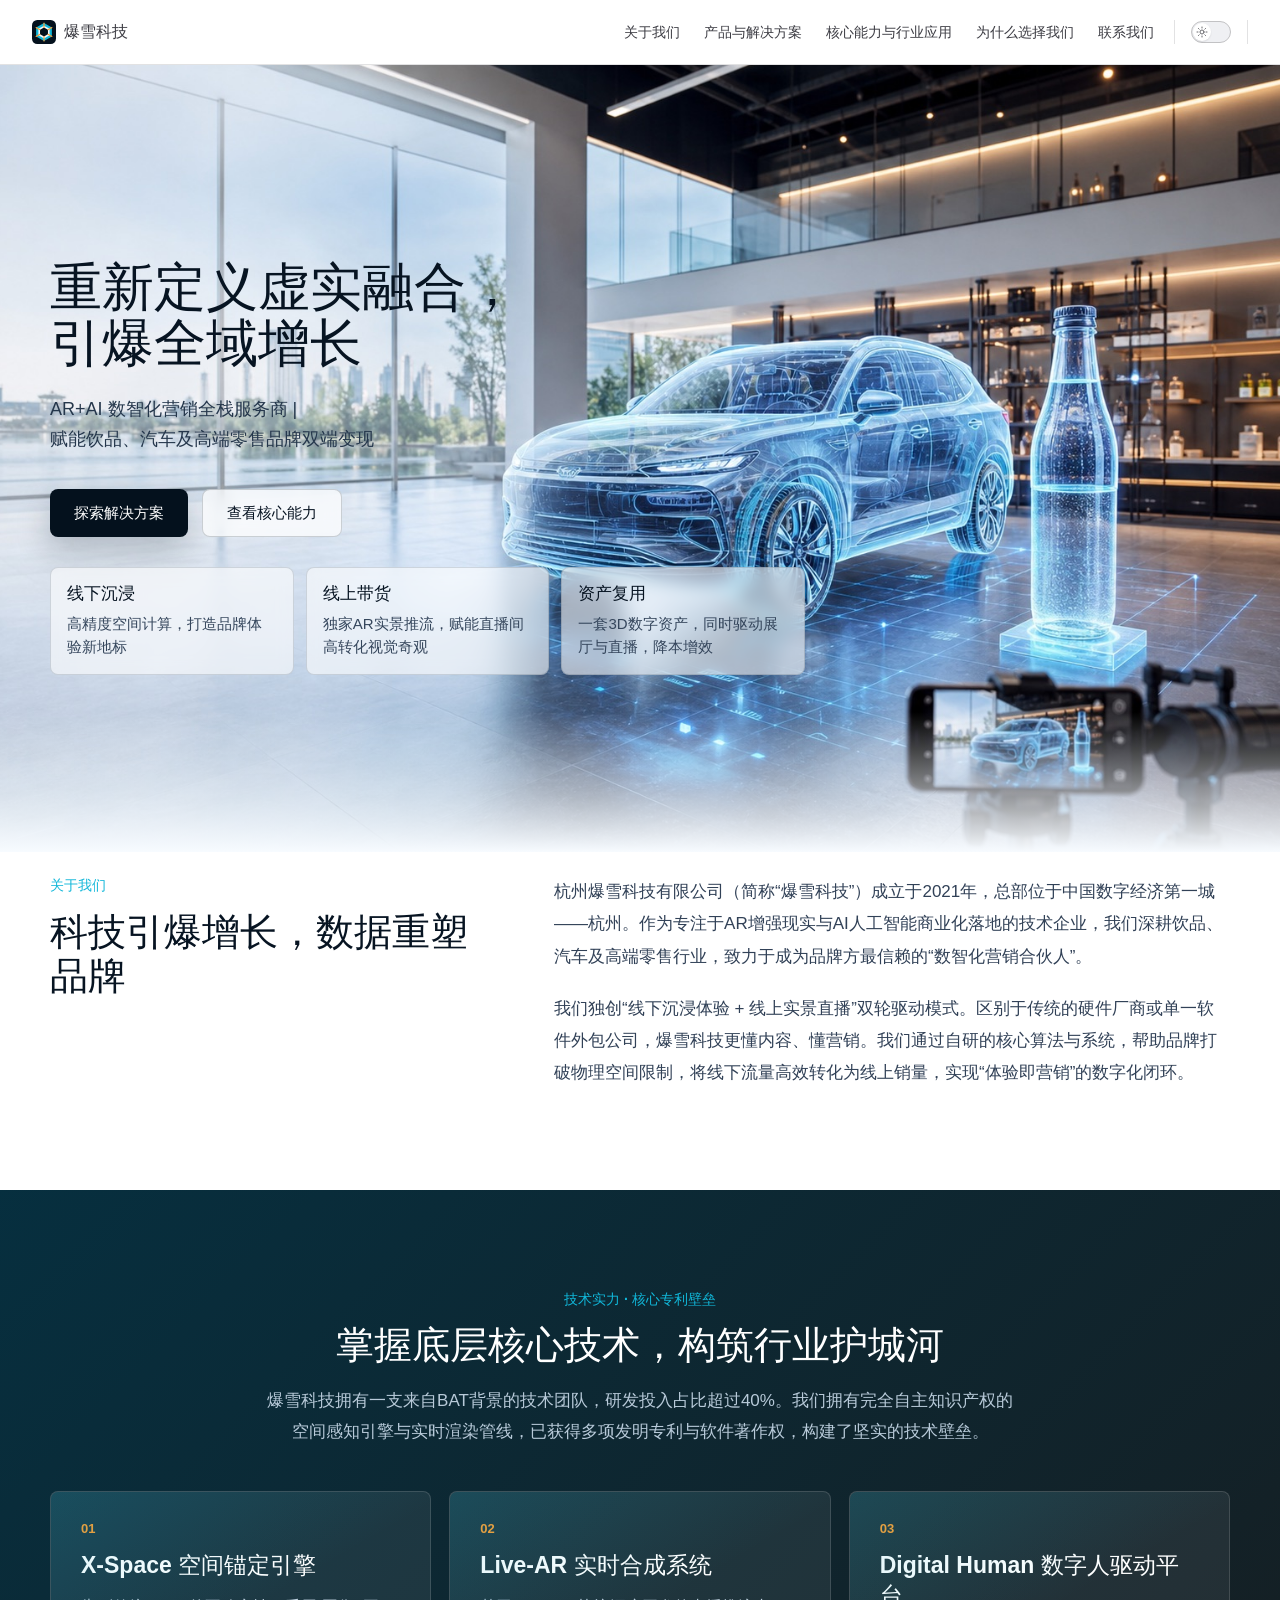
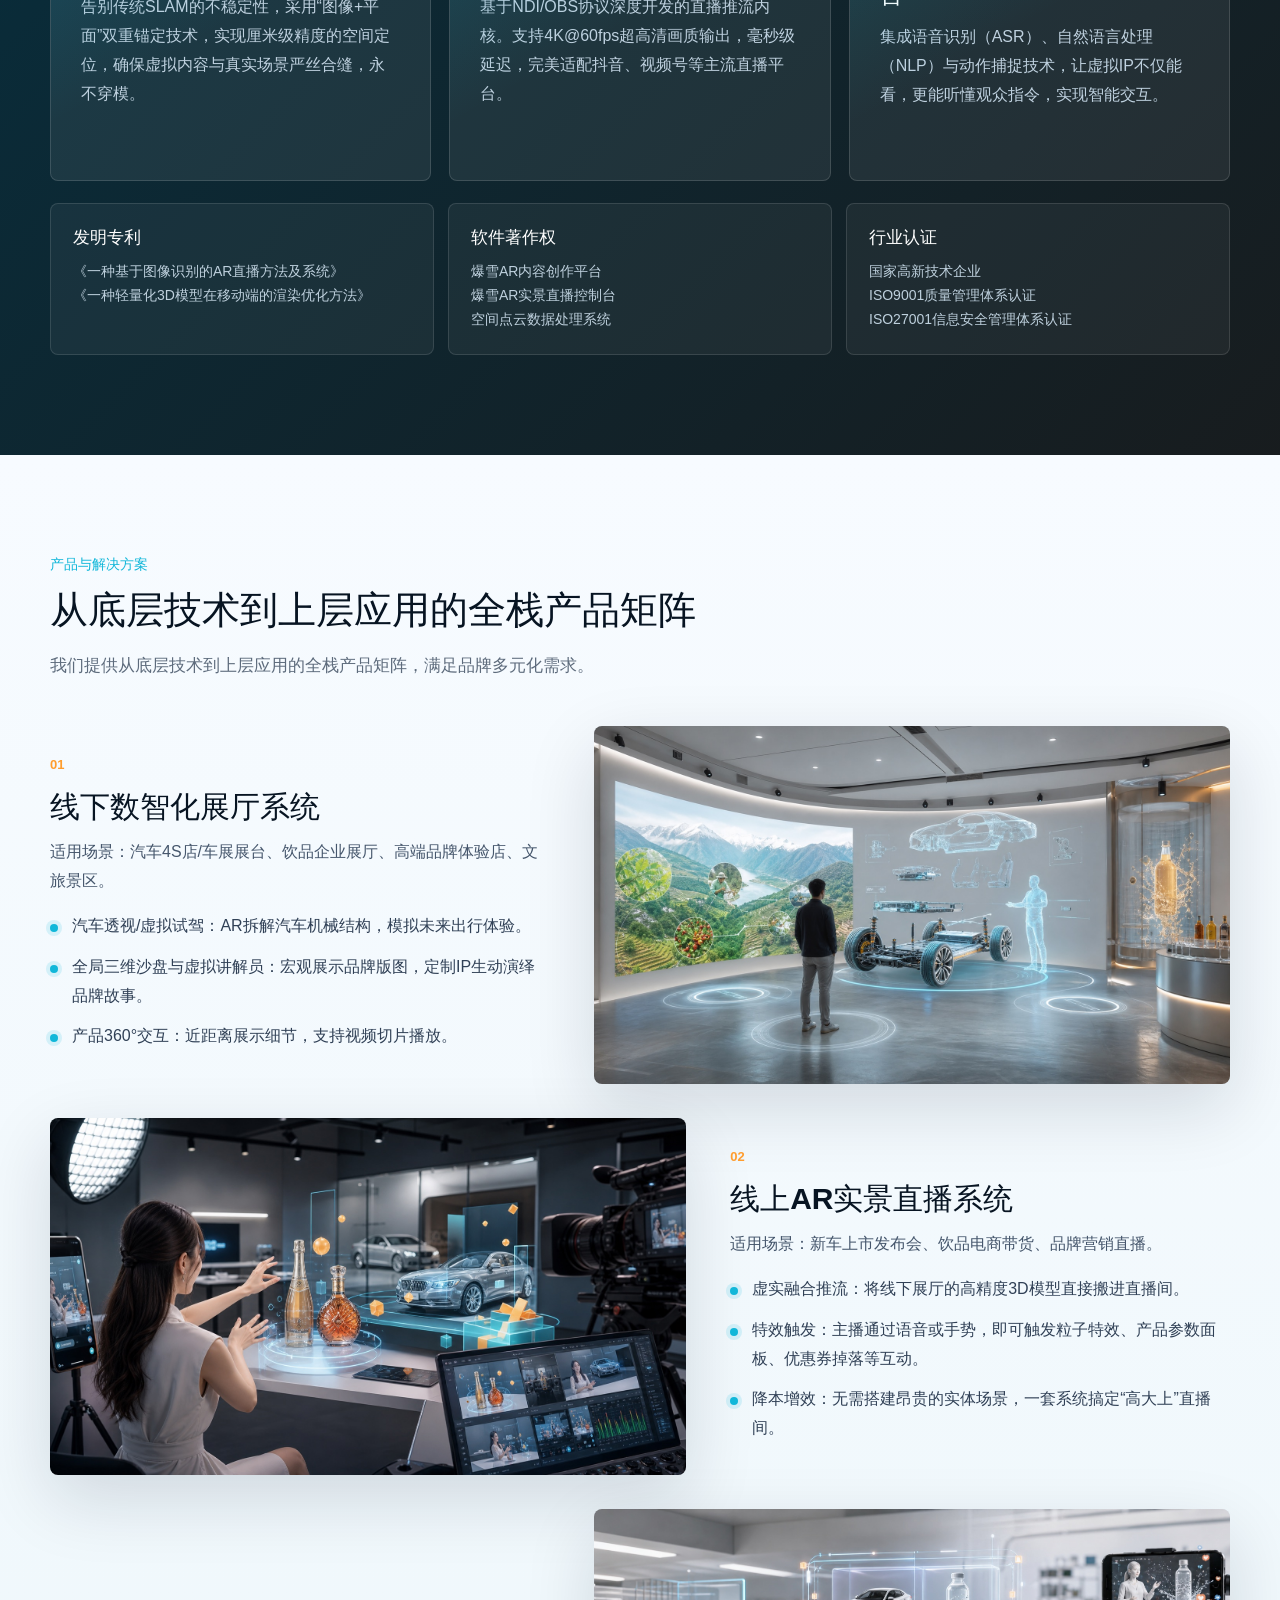
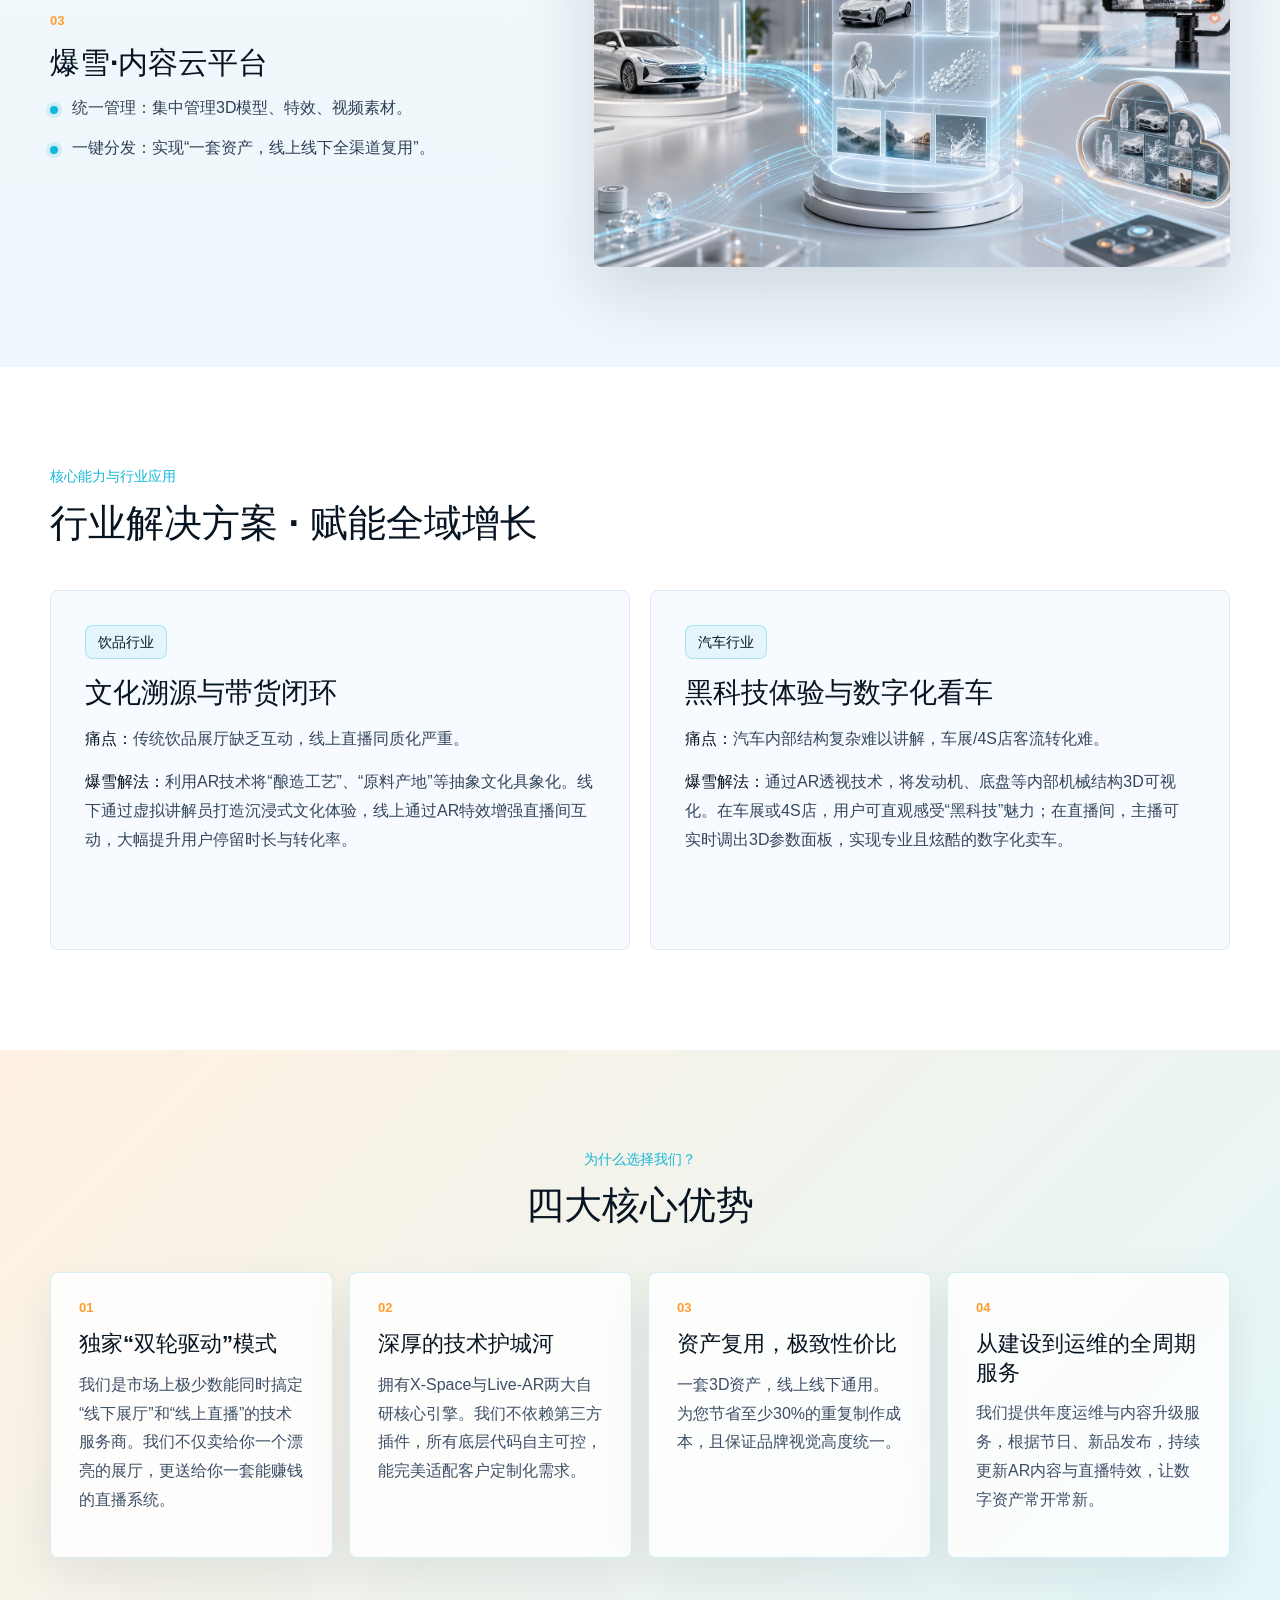
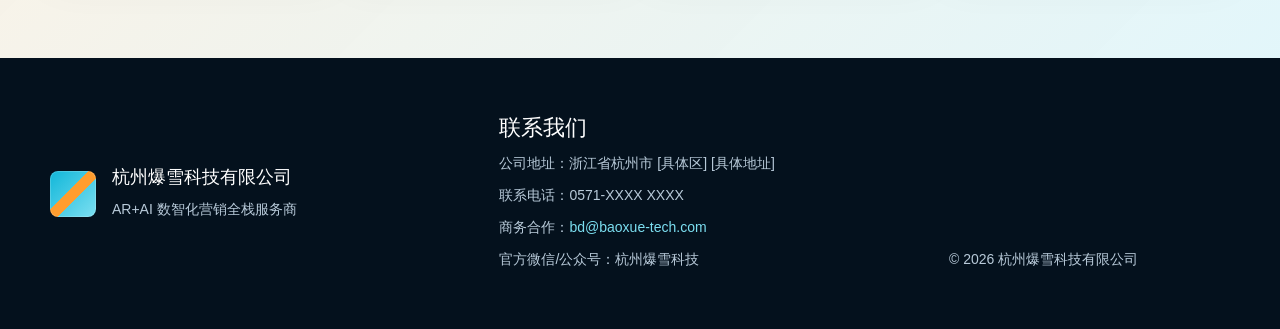
==== index.html @ c1266a37 "Publish Baoxue website build" ====
<!DOCTYPE html>
<html lang="zh-CN" dir="ltr">
  <head>
    <meta charset="utf-8">
    <meta name="viewport" content="width=device-width,initial-scale=1">
    <title>重新定义虚实融合，引爆全域增长 | 爆雪科技</title>
    <meta name="description" content="AR+AI 数智化营销全栈服务商，赋能饮品、汽车及高端零售品牌双端变现。">
    <meta name="generator" content="VitePress v1.6.4">
    <link rel="preload stylesheet" href="/assets/style.B70n67N5.css" as="style">
    <link rel="preload stylesheet" href="/vp-icons.css" as="style">
    
    <script type="module" src="/assets/app.DvPfn36y.js"></script>
    <link rel="preload" href="/assets/inter-roman-latin.Di8DUHzh.woff2" as="font" type="font/woff2" crossorigin="">
    <link rel="modulepreload" href="/assets/chunks/theme.DfI-Becp.js">
    <link rel="modulepreload" href="/assets/chunks/framework.jwovEGr5.js">
    <link rel="modulepreload" href="/assets/index.md.Dl3VyQJl.lean.js">
    <meta name="theme-color" content="#04111d">
    <meta name="keywords" content="爆雪科技,AR营销,AI营销,AR直播,数智化展厅,数字人,3D数字资产">
    <link rel="icon" href="/favicon.svg" type="image/svg+xml">
    <script id="check-dark-mode">(()=>{const e=localStorage.getItem("vitepress-theme-appearance")||"auto",a=window.matchMedia("(prefers-color-scheme: dark)").matches;(!e||e==="auto"?a:e==="dark")&&document.documentElement.classList.add("dark")})();</script>
    <script id="check-mac-os">document.documentElement.classList.toggle("mac",/Mac|iPhone|iPod|iPad/i.test(navigator.platform));</script>
  </head>
  <body>
    <div id="app"><div class="Layout" data-v-5d98c3a5><!--[--><!--]--><!--[--><span tabindex="-1" data-v-0b0ada53></span><a href="#VPContent" class="VPSkipLink visually-hidden" data-v-0b0ada53>Skip to content</a><!--]--><!----><header class="VPNav" data-v-5d98c3a5 data-v-ae24b3ad><div class="VPNavBar" data-v-ae24b3ad data-v-6aa21345><div class="wrapper" data-v-6aa21345><div class="container" data-v-6aa21345><div class="title" data-v-6aa21345><div class="VPNavBarTitle" data-v-6aa21345 data-v-1168a8e4><a class="title" href="/" data-v-1168a8e4><!--[--><!--]--><!--[--><img class="VPImage logo" src="/favicon.svg" alt data-v-8426fc1a><!--]--><span data-v-1168a8e4>爆雪科技</span><!--[--><!--]--></a></div></div><div class="content" data-v-6aa21345><div class="content-body" data-v-6aa21345><!--[--><!--]--><div class="VPNavBarSearch search" data-v-6aa21345><!----></div><nav aria-labelledby="main-nav-aria-label" class="VPNavBarMenu menu" data-v-6aa21345 data-v-dc692963><span id="main-nav-aria-label" class="visually-hidden" data-v-dc692963> Main Navigation </span><!--[--><!--[--><a class="VPLink link VPNavBarMenuLink" href="/#about" tabindex="0" data-v-dc692963 data-v-e56f3d57><!--[--><span data-v-e56f3d57>关于我们</span><!--]--></a><!--]--><!--[--><a class="VPLink link VPNavBarMenuLink" href="/#solutions" tabindex="0" data-v-dc692963 data-v-e56f3d57><!--[--><span data-v-e56f3d57>产品与解决方案</span><!--]--></a><!--]--><!--[--><a class="VPLink link VPNavBarMenuLink" href="/#capabilities" tabindex="0" data-v-dc692963 data-v-e56f3d57><!--[--><span data-v-e56f3d57>核心能力与行业应用</span><!--]--></a><!--]--><!--[--><a class="VPLink link VPNavBarMenuLink" href="/#advantages" tabindex="0" data-v-dc692963 data-v-e56f3d57><!--[--><span data-v-e56f3d57>为什么选择我们</span><!--]--></a><!--]--><!--[--><a class="VPLink link VPNavBarMenuLink" href="/#contact" tabindex="0" data-v-dc692963 data-v-e56f3d57><!--[--><span data-v-e56f3d57>联系我们</span><!--]--></a><!--]--><!--]--></nav><!----><div class="VPNavBarAppearance appearance" data-v-6aa21345 data-v-6c893767><button class="VPSwitch VPSwitchAppearance" type="button" role="switch" title aria-checked="false" data-v-6c893767 data-v-5337faa4 data-v-1d5665e3><span class="check" data-v-1d5665e3><span class="icon" data-v-1d5665e3><!--[--><span class="vpi-sun sun" data-v-5337faa4></span><span class="vpi-moon moon" data-v-5337faa4></span><!--]--></span></span></button></div><div class="VPSocialLinks VPNavBarSocialLinks social-links" data-v-6aa21345 data-v-0394ad82 data-v-7bc22406><!--[--><!--]--></div><div class="VPFlyout VPNavBarExtra extra" data-v-6aa21345 data-v-bb2aa2f0 data-v-cf11d7a2><button type="button" class="button" aria-haspopup="true" aria-expanded="false" aria-label="extra navigation" data-v-cf11d7a2><span class="vpi-more-horizontal icon" data-v-cf11d7a2></span></button><div class="menu" data-v-cf11d7a2><div class="VPMenu" data-v-cf11d7a2 data-v-b98bc113><!----><!--[--><!--[--><!----><div class="group" data-v-bb2aa2f0><div class="item appearance" data-v-bb2aa2f0><p class="label" data-v-bb2aa2f0>Appearance</p><div class="appearance-action" data-v-bb2aa2f0><button class="VPSwitch VPSwitchAppearance" type="button" role="switch" title aria-checked="false" data-v-bb2aa2f0 data-v-5337faa4 data-v-1d5665e3><span class="check" data-v-1d5665e3><span class="icon" data-v-1d5665e3><!--[--><span class="vpi-sun sun" data-v-5337faa4></span><span class="vpi-moon moon" data-v-5337faa4></span><!--]--></span></span></button></div></div></div><div class="group" data-v-bb2aa2f0><div class="item social-links" data-v-bb2aa2f0><div class="VPSocialLinks social-links-list" data-v-bb2aa2f0 data-v-7bc22406><!--[--><!--]--></div></div></div><!--]--><!--]--></div></div></div><!--[--><!--]--><button type="button" class="VPNavBarHamburger hamburger" aria-label="mobile navigation" aria-expanded="false" aria-controls="VPNavScreen" data-v-6aa21345 data-v-e5dd9c1c><span class="container" data-v-e5dd9c1c><span class="top" data-v-e5dd9c1c></span><span class="middle" data-v-e5dd9c1c></span><span class="bottom" data-v-e5dd9c1c></span></span></button></div></div></div></div><div class="divider" data-v-6aa21345><div class="divider-line" data-v-6aa21345></div></div></div><!----></header><div class="VPLocalNav empty fixed" data-v-5d98c3a5 data-v-a6f0e41e><div class="container" data-v-a6f0e41e><!----><div class="VPLocalNavOutlineDropdown" style="--vp-vh:0px;" data-v-a6f0e41e data-v-8a42e2b4><button data-v-8a42e2b4>Return to top</button><!----></div></div></div><!----><div class="VPContent" id="VPContent" data-v-5d98c3a5 data-v-1428d186><div class="VPPage" data-v-1428d186><!--[--><!--]--><div style="position:relative;"><div><main class="bx-site"><section class="hero" id="top" aria-labelledby="hero-title"><img class="hero__image" src="/images/hero-ar-showroom.jpg" alt="AR 数字展厅与实景直播融合场景"><div class="hero__inner"><div class="hero__content"><h1 id="hero-title">重新定义虚实融合，<br>引爆全域增长</h1><p class="hero__subtitle"><span>AR+AI 数智化营销全栈服务商 |</span><span>赋能饮品、汽车及高端零售品牌双端变现</span></p><div class="hero__actions" aria-label="主要行动"><a class="button button--primary" href="#solutions">探索解决方案</a><a class="button button--ghost" href="#capabilities">查看核心能力</a></div><ul class="value-list" aria-label="核心价值点"><li><strong>线下沉浸</strong><span>高精度空间计算，打造品牌体验新地标</span></li><li><strong>线上带货</strong><span>独家AR实景推流，赋能直播间高转化视觉奇观</span></li><li><strong>资产复用</strong><span>一套3D数字资产，同时驱动展厅与直播，降本增效</span></li></ul></div></div></section><section class="section section--white" id="about" aria-labelledby="about-title"><div class="section__inner two-column"><div><p class="section-label">关于我们</p><h2 id="about-title">科技引爆增长，数据重塑品牌</h2></div><div class="copy-block"><p>杭州爆雪科技有限公司（简称“爆雪科技”）成立于2021年，总部位于中国数字经济第一城——杭州。作为专注于AR增强现实与AI人工智能商业化落地的技术企业，我们深耕饮品、汽车及高端零售行业，致力于成为品牌方最信赖的“数智化营销合伙人”。</p><p>我们独创“线下沉浸体验 + 线上实景直播”双轮驱动模式。区别于传统的硬件厂商或单一软件外包公司，爆雪科技更懂内容、懂营销。我们通过自研的核心算法与系统，帮助品牌打破物理空间限制，将线下流量高效转化为线上销量，实现“体验即营销”的数字化闭环。</p></div></div></section><section class="section section--ink" aria-labelledby="tech-title"><div class="section__inner"><div class="section-heading section-heading--center"><p class="section-label">技术实力 · 核心专利壁垒</p><h2 id="tech-title">掌握底层核心技术，构筑行业护城河</h2><p>爆雪科技拥有一支来自BAT背景的技术团队，研发投入占比超过40%。我们拥有完全自主知识产权的空间感知引擎与实时渲染管线，已获得多项发明专利与软件著作权，构建了坚实的技术壁垒。</p></div><div class="tech-grid" aria-label="核心自研技术"><article><span class="tech-index">01</span><h3>X-Space 空间锚定引擎</h3><p>告别传统SLAM的不稳定性，采用“图像+平面”双重锚定技术，实现厘米级精度的空间定位，确保虚拟内容与真实场景严丝合缝，永不穿模。</p></article><article><span class="tech-index">02</span><h3>Live-AR 实时合成系统</h3><p>基于NDI/OBS协议深度开发的直播推流内核。支持4K@60fps超高清画质输出，毫秒级延迟，完美适配抖音、视频号等主流直播平台。</p></article><article><span class="tech-index">03</span><h3>Digital Human 数字人驱动平台</h3><p>集成语音识别（ASR）、自然语言处理（NLP）与动作捕捉技术，让虚拟IP不仅能看，更能听懂观众指令，实现智能交互。</p></article></div><div class="credential-row" aria-label="知识产权与资质"><div><strong>发明专利</strong><span>《一种基于图像识别的AR直播方法及系统》</span><span>《一种轻量化3D模型在移动端的渲染优化方法》</span></div><div><strong>软件著作权</strong><span>爆雪AR内容创作平台</span><span>爆雪AR实景直播控制台</span><span>空间点云数据处理系统</span></div><div><strong>行业认证</strong><span>国家高新技术企业</span><span>ISO9001质量管理体系认证</span><span>ISO27001信息安全管理体系认证</span></div></div></div></section><section class="section section--mist" id="solutions" aria-labelledby="solutions-title"><div class="section__inner"><div class="section-heading"><p class="section-label">产品与解决方案</p><h2 id="solutions-title">从底层技术到上层应用的全栈产品矩阵</h2><p>我们提供从底层技术到上层应用的全栈产品矩阵，满足品牌多元化需求。</p></div><div class="solution-stack"><article class="solution-item solution-item--reverse"><div class="solution-item__media"><img src="/images/offline-showroom.jpg" alt="线下数智化展厅系统示意"></div><div class="solution-item__body"><span class="solution-index">01</span><h3>线下数智化展厅系统</h3><p class="scenario">适用场景：汽车4S店/车展展台、饮品企业展厅、高端品牌体验店、文旅景区。</p><ul><li>汽车透视/虚拟试驾：AR拆解汽车机械结构，模拟未来出行体验。</li><li>全局三维沙盘与虚拟讲解员：宏观展示品牌版图，定制IP生动演绎品牌故事。</li><li>产品360°交互：近距离展示细节，支持视频切片播放。</li></ul></div></article><article class="solution-item"><div class="solution-item__media"><img src="/images/live-ar-stream.jpg" alt="线上AR实景直播系统示意"></div><div class="solution-item__body"><span class="solution-index">02</span><h3>线上AR实景直播系统</h3><p class="scenario">适用场景：新车上市发布会、饮品电商带货、品牌营销直播。</p><ul><li>虚实融合推流：将线下展厅的高精度3D模型直接搬进直播间。</li><li>特效触发：主播通过语音或手势，即可触发粒子特效、产品参数面板、优惠券掉落等互动。</li><li>降本增效：无需搭建昂贵的实体场景，一套系统搞定“高大上”直播间。</li></ul></div></article><article class="solution-item solution-item--reverse"><div class="solution-item__media"><img src="/images/asset-cloud.jpg" alt="爆雪内容云平台与3D资产复用示意"></div><div class="solution-item__body"><span class="solution-index">03</span><h3>爆雪·内容云平台</h3><ul><li>统一管理：集中管理3D模型、特效、视频素材。</li><li>一键分发：实现“一套资产，线上线下全渠道复用”。</li></ul></div></article></div></div></section><section class="section section--white" id="capabilities" aria-labelledby="capabilities-title"><div class="section__inner"><div class="section-heading"><p class="section-label">核心能力与行业应用</p><h2 id="capabilities-title">行业解决方案 · 赋能全域增长</h2></div><div class="industry-grid"><article><span class="industry-marker">饮品行业</span><h3>文化溯源与带货闭环</h3><p><strong>痛点：</strong>传统饮品展厅缺乏互动，线上直播同质化严重。</p><p><strong>爆雪解法：</strong>利用AR技术将“酿造工艺”、“原料产地”等抽象文化具象化。线下通过虚拟讲解员打造沉浸式文化体验，线上通过AR特效增强直播间互动，大幅提升用户停留时长与转化率。</p></article><article><span class="industry-marker">汽车行业</span><h3>黑科技体验与数字化看车</h3><p><strong>痛点：</strong>汽车内部结构复杂难以讲解，车展/4S店客流转化难。</p><p><strong>爆雪解法：</strong>通过AR透视技术，将发动机、底盘等内部机械结构3D可视化。在车展或4S店，用户可直观感受“黑科技”魅力；在直播间，主播可实时调出3D参数面板，实现专业且炫酷的数字化卖车。</p></article></div></div></section><section class="section section--accent" id="advantages" aria-labelledby="advantages-title"><div class="section__inner"><div class="section-heading section-heading--center"><p class="section-label">为什么选择我们？</p><h2 id="advantages-title">四大核心优势</h2></div><div class="advantage-grid"><article><span>01</span><h3>独家“双轮驱动”模式</h3><p>我们是市场上极少数能同时搞定“线下展厅”和“线上直播”的技术服务商。我们不仅卖给你一个漂亮的展厅，更送给你一套能赚钱的直播系统。</p></article><article><span>02</span><h3>深厚的技术护城河</h3><p>拥有X-Space与Live-AR两大自研核心引擎。我们不依赖第三方插件，所有底层代码自主可控，能完美适配客户定制化需求。</p></article><article><span>03</span><h3>资产复用，极致性价比</h3><p>一套3D资产，线上线下通用。为您节省至少30%的重复制作成本，且保证品牌视觉高度统一。</p></article><article><span>04</span><h3>从建设到运维的全周期服务</h3><p>我们提供年度运维与内容升级服务，根据节日、新品发布，持续更新AR内容与直播特效，让数字资产常开常新。</p></article></div></div></section><footer class="footer" id="contact"><div class="footer__inner"><div class="footer__brand"><div class="footer-logo" aria-hidden="true"></div><div><strong>杭州爆雪科技有限公司</strong><p>AR+AI 数智化营销全栈服务商</p></div></div><div class="footer__contact"><h2>联系我们</h2><p>公司地址：浙江省杭州市 [具体区] [具体地址]</p><p>联系电话：0571-XXXX XXXX</p><p>商务合作：<a href="mailto:bd@baoxue-tech.com">bd@baoxue-tech.com</a></p><p>官方微信/公众号：杭州爆雪科技</p></div><div class="footer__copyright"><p>© 2026 杭州爆雪科技有限公司</p></div></div></footer></main></div></div><!--[--><!--]--></div></div><!----><!--[--><!--]--></div></div>
    <script>window.__VP_HASH_MAP__=JSON.parse("{\"index.md\":\"Dl3VyQJl\"}");window.__VP_SITE_DATA__=JSON.parse("{\"lang\":\"zh-CN\",\"dir\":\"ltr\",\"title\":\"爆雪科技\",\"description\":\"AR+AI 数智化营销全栈服务商\",\"base\":\"/\",\"head\":[],\"router\":{\"prefetchLinks\":true},\"appearance\":true,\"themeConfig\":{\"logo\":\"/favicon.svg\",\"siteTitle\":\"爆雪科技\",\"nav\":[{\"text\":\"关于我们\",\"link\":\"/#about\"},{\"text\":\"产品与解决方案\",\"link\":\"/#solutions\"},{\"text\":\"核心能力与行业应用\",\"link\":\"/#capabilities\"},{\"text\":\"为什么选择我们\",\"link\":\"/#advantages\"},{\"text\":\"联系我们\",\"link\":\"/#contact\"}],\"socialLinks\":[]},\"locales\":{},\"scrollOffset\":134,\"cleanUrls\":true}");</script>
    
  </body>
</html>
---- assets/style.B70n67N5.css ----
@font-face{font-family:Inter;font-style:normal;font-weight:100 900;font-display:swap;src:url(/assets/inter-roman-cyrillic-ext.BBPuwvHQ.woff2) format("woff2");unicode-range:U+0460-052F,U+1C80-1C88,U+20B4,U+2DE0-2DFF,U+A640-A69F,U+FE2E-FE2F}@font-face{font-family:Inter;font-style:normal;font-weight:100 900;font-display:swap;src:url(/assets/inter-roman-cyrillic.C5lxZ8CY.woff2) format("woff2");unicode-range:U+0301,U+0400-045F,U+0490-0491,U+04B0-04B1,U+2116}@font-face{font-family:Inter;font-style:normal;font-weight:100 900;font-display:swap;src:url(/assets/inter-roman-greek-ext.CqjqNYQ-.woff2) format("woff2");unicode-range:U+1F00-1FFF}@font-face{font-family:Inter;font-style:normal;font-weight:100 900;font-display:swap;src:url(/assets/inter-roman-greek.BBVDIX6e.woff2) format("woff2");unicode-range:U+0370-0377,U+037A-037F,U+0384-038A,U+038C,U+038E-03A1,U+03A3-03FF}@font-face{font-family:Inter;font-style:normal;font-weight:100 900;font-display:swap;src:url(/assets/inter-roman-vietnamese.BjW4sHH5.woff2) format("woff2");unicode-range:U+0102-0103,U+0110-0111,U+0128-0129,U+0168-0169,U+01A0-01A1,U+01AF-01B0,U+0300-0301,U+0303-0304,U+0308-0309,U+0323,U+0329,U+1EA0-1EF9,U+20AB}@font-face{font-family:Inter;font-style:normal;font-weight:100 900;font-display:swap;src:url(/assets/inter-roman-latin-ext.4ZJIpNVo.woff2) format("woff2");unicode-range:U+0100-02AF,U+0304,U+0308,U+0329,U+1E00-1E9F,U+1EF2-1EFF,U+2020,U+20A0-20AB,U+20AD-20C0,U+2113,U+2C60-2C7F,U+A720-A7FF}@font-face{font-family:Inter;font-style:normal;font-weight:100 900;font-display:swap;src:url(/assets/inter-roman-latin.Di8DUHzh.woff2) format("woff2");unicode-range:U+0000-00FF,U+0131,U+0152-0153,U+02BB-02BC,U+02C6,U+02DA,U+02DC,U+0304,U+0308,U+0329,U+2000-206F,U+2074,U+20AC,U+2122,U+2191,U+2193,U+2212,U+2215,U+FEFF,U+FFFD}@font-face{font-family:Inter;font-style:italic;font-weight:100 900;font-display:swap;src:url(/assets/inter-italic-cyrillic-ext.r48I6akx.woff2) format("woff2");unicode-range:U+0460-052F,U+1C80-1C88,U+20B4,U+2DE0-2DFF,U+A640-A69F,U+FE2E-FE2F}@font-face{font-family:Inter;font-style:italic;font-weight:100 900;font-display:swap;src:url(/assets/inter-italic-cyrillic.By2_1cv3.woff2) format("woff2");unicode-range:U+0301,U+0400-045F,U+0490-0491,U+04B0-04B1,U+2116}@font-face{font-family:Inter;font-style:italic;font-weight:100 900;font-display:swap;src:url(/assets/inter-italic-greek-ext.1u6EdAuj.woff2) format("woff2");unicode-range:U+1F00-1FFF}@font-face{font-family:Inter;font-style:italic;font-weight:100 900;font-display:swap;src:url(/assets/inter-italic-greek.DJ8dCoTZ.woff2) format("woff2");unicode-range:U+0370-0377,U+037A-037F,U+0384-038A,U+038C,U+038E-03A1,U+03A3-03FF}@font-face{font-family:Inter;font-style:italic;font-weight:100 900;font-display:swap;src:url(/assets/inter-italic-vietnamese.BSbpV94h.woff2) format("woff2");unicode-range:U+0102-0103,U+0110-0111,U+0128-0129,U+0168-0169,U+01A0-01A1,U+01AF-01B0,U+0300-0301,U+0303-0304,U+0308-0309,U+0323,U+0329,U+1EA0-1EF9,U+20AB}@font-face{font-family:Inter;font-style:italic;font-weight:100 900;font-display:swap;src:url(/assets/inter-italic-latin-ext.CN1xVJS-.woff2) format("woff2");unicode-range:U+0100-02AF,U+0304,U+0308,U+0329,U+1E00-1E9F,U+1EF2-1EFF,U+2020,U+20A0-20AB,U+20AD-20C0,U+2113,U+2C60-2C7F,U+A720-A7FF}@font-face{font-family:Inter;font-style:italic;font-weight:100 900;font-display:swap;src:url(/assets/inter-italic-latin.C2AdPX0b.woff2) format("woff2");unicode-range:U+0000-00FF,U+0131,U+0152-0153,U+02BB-02BC,U+02C6,U+02DA,U+02DC,U+0304,U+0308,U+0329,U+2000-206F,U+2074,U+20AC,U+2122,U+2191,U+2193,U+2212,U+2215,U+FEFF,U+FFFD}@font-face{font-family:Punctuation SC;font-weight:400;src:local("PingFang SC Regular"),local("Noto Sans CJK SC"),local("Microsoft YaHei");unicode-range:U+201C,U+201D,U+2018,U+2019,U+2E3A,U+2014,U+2013,U+2026,U+00B7,U+007E,U+002F}@font-face{font-family:Punctuation SC;font-weight:500;src:local("PingFang SC Medium"),local("Noto Sans CJK SC"),local("Microsoft YaHei");unicode-range:U+201C,U+201D,U+2018,U+2019,U+2E3A,U+2014,U+2013,U+2026,U+00B7,U+007E,U+002F}@font-face{font-family:Punctuation SC;font-weight:600;src:local("PingFang SC Semibold"),local("Noto Sans CJK SC Bold"),local("Microsoft YaHei Bold");unicode-range:U+201C,U+201D,U+2018,U+2019,U+2E3A,U+2014,U+2013,U+2026,U+00B7,U+007E,U+002F}@font-face{font-family:Punctuation SC;font-weight:700;src:local("PingFang SC Semibold"),local("Noto Sans CJK SC Bold"),local("Microsoft YaHei Bold");unicode-range:U+201C,U+201D,U+2018,U+2019,U+2E3A,U+2014,U+2013,U+2026,U+00B7,U+007E,U+002F}:root{--vp-c-white: #ffffff;--vp-c-black: #000000;--vp-c-neutral: var(--vp-c-black);--vp-c-neutral-inverse: var(--vp-c-white)}.dark{--vp-c-neutral: var(--vp-c-white);--vp-c-neutral-inverse: var(--vp-c-black)}:root{--vp-c-gray-1: #dddde3;--vp-c-gray-2: #e4e4e9;--vp-c-gray-3: #ebebef;--vp-c-gray-soft: rgba(142, 150, 170, .14);--vp-c-indigo-1: #3451b2;--vp-c-indigo-2: #3a5ccc;--vp-c-indigo-3: #5672cd;--vp-c-indigo-soft: rgba(100, 108, 255, .14);--vp-c-purple-1: #6f42c1;--vp-c-purple-2: #7e4cc9;--vp-c-purple-3: #8e5cd9;--vp-c-purple-soft: rgba(159, 122, 234, .14);--vp-c-green-1: #18794e;--vp-c-green-2: #299764;--vp-c-green-3: #30a46c;--vp-c-green-soft: rgba(16, 185, 129, .14);--vp-c-yellow-1: #915930;--vp-c-yellow-2: #946300;--vp-c-yellow-3: #9f6a00;--vp-c-yellow-soft: rgba(234, 179, 8, .14);--vp-c-red-1: #b8272c;--vp-c-red-2: #d5393e;--vp-c-red-3: #e0575b;--vp-c-red-soft: rgba(244, 63, 94, .14);--vp-c-sponsor: #db2777}.dark{--vp-c-gray-1: #515c67;--vp-c-gray-2: #414853;--vp-c-gray-3: #32363f;--vp-c-gray-soft: rgba(101, 117, 133, .16);--vp-c-indigo-1: #a8b1ff;--vp-c-indigo-2: #5c73e7;--vp-c-indigo-3: #3e63dd;--vp-c-indigo-soft: rgba(100, 108, 255, .16);--vp-c-purple-1: #c8abfa;--vp-c-purple-2: #a879e6;--vp-c-purple-3: #8e5cd9;--vp-c-purple-soft: rgba(159, 122, 234, .16);--vp-c-green-1: #3dd68c;--vp-c-green-2: #30a46c;--vp-c-green-3: #298459;--vp-c-green-soft: rgba(16, 185, 129, .16);--vp-c-yellow-1: #f9b44e;--vp-c-yellow-2: #da8b17;--vp-c-yellow-3: #a46a0a;--vp-c-yellow-soft: rgba(234, 179, 8, .16);--vp-c-red-1: #f66f81;--vp-c-red-2: #f14158;--vp-c-red-3: #b62a3c;--vp-c-red-soft: rgba(244, 63, 94, .16)}:root{--vp-c-bg: #ffffff;--vp-c-bg-alt: #f6f6f7;--vp-c-bg-elv: #ffffff;--vp-c-bg-soft: #f6f6f7}.dark{--vp-c-bg: #1b1b1f;--vp-c-bg-alt: #161618;--vp-c-bg-elv: #202127;--vp-c-bg-soft: #202127}:root{--vp-c-border: #c2c2c4;--vp-c-divider: #e2e2e3;--vp-c-gutter: #e2e2e3}.dark{--vp-c-border: #3c3f44;--vp-c-divider: #2e2e32;--vp-c-gutter: #000000}:root{--vp-c-text-1: #3c3c43;--vp-c-text-2: #67676c;--vp-c-text-3: #929295}.dark{--vp-c-text-1: #dfdfd6;--vp-c-text-2: #98989f;--vp-c-text-3: #6a6a71}:root{--vp-c-default-1: var(--vp-c-gray-1);--vp-c-default-2: var(--vp-c-gray-2);--vp-c-default-3: var(--vp-c-gray-3);--vp-c-default-soft: var(--vp-c-gray-soft);--vp-c-brand-1: var(--vp-c-indigo-1);--vp-c-brand-2: var(--vp-c-indigo-2);--vp-c-brand-3: var(--vp-c-indigo-3);--vp-c-brand-soft: var(--vp-c-indigo-soft);--vp-c-brand: var(--vp-c-brand-1);--vp-c-tip-1: var(--vp-c-brand-1);--vp-c-tip-2: var(--vp-c-brand-2);--vp-c-tip-3: var(--vp-c-brand-3);--vp-c-tip-soft: var(--vp-c-brand-soft);--vp-c-note-1: var(--vp-c-brand-1);--vp-c-note-2: var(--vp-c-brand-2);--vp-c-note-3: var(--vp-c-brand-3);--vp-c-note-soft: var(--vp-c-brand-soft);--vp-c-success-1: var(--vp-c-green-1);--vp-c-success-2: var(--vp-c-green-2);--vp-c-success-3: var(--vp-c-green-3);--vp-c-success-soft: var(--vp-c-green-soft);--vp-c-important-1: var(--vp-c-purple-1);--vp-c-important-2: var(--vp-c-purple-2);--vp-c-important-3: var(--vp-c-purple-3);--vp-c-important-soft: var(--vp-c-purple-soft);--vp-c-warning-1: var(--vp-c-yellow-1);--vp-c-warning-2: var(--vp-c-yellow-2);--vp-c-warning-3: var(--vp-c-yellow-3);--vp-c-warning-soft: var(--vp-c-yellow-soft);--vp-c-danger-1: var(--vp-c-red-1);--vp-c-danger-2: var(--vp-c-red-2);--vp-c-danger-3: var(--vp-c-red-3);--vp-c-danger-soft: var(--vp-c-red-soft);--vp-c-caution-1: var(--vp-c-red-1);--vp-c-caution-2: var(--vp-c-red-2);--vp-c-caution-3: var(--vp-c-red-3);--vp-c-caution-soft: var(--vp-c-red-soft)}:root{--vp-font-family-base: "Inter", ui-sans-serif, system-ui, sans-serif, "Apple Color Emoji", "Segoe UI Emoji", "Segoe UI Symbol", "Noto Color Emoji";--vp-font-family-mono: ui-monospace, "Menlo", "Monaco", "Consolas", "Liberation Mono", "Courier New", monospace;font-optical-sizing:auto}:root:where(:lang(zh)){--vp-font-family-base: "Punctuation SC", "Inter", ui-sans-serif, system-ui, sans-serif, "Apple Color Emoji", "Segoe UI Emoji", "Segoe UI Symbol", "Noto Color Emoji"}:root{--vp-shadow-1: 0 1px 2px rgba(0, 0, 0, .04), 0 1px 2px rgba(0, 0, 0, .06);--vp-shadow-2: 0 3px 12px rgba(0, 0, 0, .07), 0 1px 4px rgba(0, 0, 0, .07);--vp-shadow-3: 0 12px 32px rgba(0, 0, 0, .1), 0 2px 6px rgba(0, 0, 0, .08);--vp-shadow-4: 0 14px 44px rgba(0, 0, 0, .12), 0 3px 9px rgba(0, 0, 0, .12);--vp-shadow-5: 0 18px 56px rgba(0, 0, 0, .16), 0 4px 12px rgba(0, 0, 0, .16)}:root{--vp-z-index-footer: 10;--vp-z-index-local-nav: 20;--vp-z-index-nav: 30;--vp-z-index-layout-top: 40;--vp-z-index-backdrop: 50;--vp-z-index-sidebar: 60}@media (min-width: 960px){:root{--vp-z-index-sidebar: 25}}:root{--vp-layout-max-width: 1440px}:root{--vp-header-anchor-symbol: "#"}:root{--vp-code-line-height: 1.7;--vp-code-font-size: .875em;--vp-code-color: var(--vp-c-brand-1);--vp-code-link-color: var(--vp-c-brand-1);--vp-code-link-hover-color: var(--vp-c-brand-2);--vp-code-bg: var(--vp-c-default-soft);--vp-code-block-color: var(--vp-c-text-2);--vp-code-block-bg: var(--vp-c-bg-alt);--vp-code-block-divider-color: var(--vp-c-gutter);--vp-code-lang-color: var(--vp-c-text-3);--vp-code-line-highlight-color: var(--vp-c-default-soft);--vp-code-line-number-color: var(--vp-c-text-3);--vp-code-line-diff-add-color: var(--vp-c-success-soft);--vp-code-line-diff-add-symbol-color: var(--vp-c-success-1);--vp-code-line-diff-remove-color: var(--vp-c-danger-soft);--vp-code-line-diff-remove-symbol-color: var(--vp-c-danger-1);--vp-code-line-warning-color: var(--vp-c-warning-soft);--vp-code-line-error-color: var(--vp-c-danger-soft);--vp-code-copy-code-border-color: var(--vp-c-divider);--vp-code-copy-code-bg: var(--vp-c-bg-soft);--vp-code-copy-code-hover-border-color: var(--vp-c-divider);--vp-code-copy-code-hover-bg: var(--vp-c-bg);--vp-code-copy-code-active-text: var(--vp-c-text-2);--vp-code-copy-copied-text-content: "Copied";--vp-code-tab-divider: var(--vp-code-block-divider-color);--vp-code-tab-text-color: var(--vp-c-text-2);--vp-code-tab-bg: var(--vp-code-block-bg);--vp-code-tab-hover-text-color: var(--vp-c-text-1);--vp-code-tab-active-text-color: var(--vp-c-text-1);--vp-code-tab-active-bar-color: var(--vp-c-brand-1)}:lang(es),:lang(pt){--vp-code-copy-copied-text-content: "Copiado"}:lang(fa){--vp-code-copy-copied-text-content: "کپی شد"}:lang(ko){--vp-code-copy-copied-text-content: "복사됨"}:lang(ru){--vp-code-copy-copied-text-content: "Скопировано"}:lang(zh){--vp-code-copy-copied-text-content: "已复制"}:root{--vp-button-brand-border: transparent;--vp-button-brand-text: var(--vp-c-white);--vp-button-brand-bg: var(--vp-c-brand-3);--vp-button-brand-hover-border: transparent;--vp-button-brand-hover-text: var(--vp-c-white);--vp-button-brand-hover-bg: var(--vp-c-brand-2);--vp-button-brand-active-border: transparent;--vp-button-brand-active-text: var(--vp-c-white);--vp-button-brand-active-bg: var(--vp-c-brand-1);--vp-button-alt-border: transparent;--vp-button-alt-text: var(--vp-c-text-1);--vp-button-alt-bg: var(--vp-c-default-3);--vp-button-alt-hover-border: transparent;--vp-button-alt-hover-text: var(--vp-c-text-1);--vp-button-alt-hover-bg: var(--vp-c-default-2);--vp-button-alt-active-border: transparent;--vp-button-alt-active-text: var(--vp-c-text-1);--vp-button-alt-active-bg: var(--vp-c-default-1);--vp-button-sponsor-border: var(--vp-c-text-2);--vp-button-sponsor-text: var(--vp-c-text-2);--vp-button-sponsor-bg: transparent;--vp-button-sponsor-hover-border: var(--vp-c-sponsor);--vp-button-sponsor-hover-text: var(--vp-c-sponsor);--vp-button-sponsor-hover-bg: transparent;--vp-button-sponsor-active-border: var(--vp-c-sponsor);--vp-button-sponsor-active-text: var(--vp-c-sponsor);--vp-button-sponsor-active-bg: transparent}:root{--vp-custom-block-font-size: 14px;--vp-custom-block-code-font-size: 13px;--vp-custom-block-info-border: transparent;--vp-custom-block-info-text: var(--vp-c-text-1);--vp-custom-block-info-bg: var(--vp-c-default-soft);--vp-custom-block-info-code-bg: var(--vp-c-default-soft);--vp-custom-block-note-border: transparent;--vp-custom-block-note-text: var(--vp-c-text-1);--vp-custom-block-note-bg: var(--vp-c-default-soft);--vp-custom-block-note-code-bg: var(--vp-c-default-soft);--vp-custom-block-tip-border: transparent;--vp-custom-block-tip-text: var(--vp-c-text-1);--vp-custom-block-tip-bg: var(--vp-c-tip-soft);--vp-custom-block-tip-code-bg: var(--vp-c-tip-soft);--vp-custom-block-important-border: transparent;--vp-custom-block-important-text: var(--vp-c-text-1);--vp-custom-block-important-bg: var(--vp-c-important-soft);--vp-custom-block-important-code-bg: var(--vp-c-important-soft);--vp-custom-block-warning-border: transparent;--vp-custom-block-warning-text: var(--vp-c-text-1);--vp-custom-block-warning-bg: var(--vp-c-warning-soft);--vp-custom-block-warning-code-bg: var(--vp-c-warning-soft);--vp-custom-block-danger-border: transparent;--vp-custom-block-danger-text: var(--vp-c-text-1);--vp-custom-block-danger-bg: var(--vp-c-danger-soft);--vp-custom-block-danger-code-bg: var(--vp-c-danger-soft);--vp-custom-block-caution-border: transparent;--vp-custom-block-caution-text: var(--vp-c-text-1);--vp-custom-block-caution-bg: var(--vp-c-caution-soft);--vp-custom-block-caution-code-bg: var(--vp-c-caution-soft);--vp-custom-block-details-border: var(--vp-custom-block-info-border);--vp-custom-block-details-text: var(--vp-custom-block-info-text);--vp-custom-block-details-bg: var(--vp-custom-block-info-bg);--vp-custom-block-details-code-bg: var(--vp-custom-block-info-code-bg)}:root{--vp-input-border-color: var(--vp-c-border);--vp-input-bg-color: var(--vp-c-bg-alt);--vp-input-switch-bg-color: var(--vp-c-default-soft)}:root{--vp-nav-height: 64px;--vp-nav-bg-color: var(--vp-c-bg);--vp-nav-screen-bg-color: var(--vp-c-bg);--vp-nav-logo-height: 24px}.hide-nav{--vp-nav-height: 0px}.hide-nav .VPSidebar{--vp-nav-height: 22px}:root{--vp-local-nav-bg-color: var(--vp-c-bg)}:root{--vp-sidebar-width: 272px;--vp-sidebar-bg-color: var(--vp-c-bg-alt)}:root{--vp-backdrop-bg-color: rgba(0, 0, 0, .6)}:root{--vp-home-hero-name-color: var(--vp-c-brand-1);--vp-home-hero-name-background: transparent;--vp-home-hero-image-background-image: none;--vp-home-hero-image-filter: none}:root{--vp-badge-info-border: transparent;--vp-badge-info-text: var(--vp-c-text-2);--vp-badge-info-bg: var(--vp-c-default-soft);--vp-badge-tip-border: transparent;--vp-badge-tip-text: var(--vp-c-tip-1);--vp-badge-tip-bg: var(--vp-c-tip-soft);--vp-badge-warning-border: transparent;--vp-badge-warning-text: var(--vp-c-warning-1);--vp-badge-warning-bg: var(--vp-c-warning-soft);--vp-badge-danger-border: transparent;--vp-badge-danger-text: var(--vp-c-danger-1);--vp-badge-danger-bg: var(--vp-c-danger-soft)}:root{--vp-carbon-ads-text-color: var(--vp-c-text-1);--vp-carbon-ads-poweredby-color: var(--vp-c-text-2);--vp-carbon-ads-bg-color: var(--vp-c-bg-soft);--vp-carbon-ads-hover-text-color: var(--vp-c-brand-1);--vp-carbon-ads-hover-poweredby-color: var(--vp-c-text-1)}:root{--vp-local-search-bg: var(--vp-c-bg);--vp-local-search-result-bg: var(--vp-c-bg);--vp-local-search-result-border: var(--vp-c-divider);--vp-local-search-result-selected-bg: var(--vp-c-bg);--vp-local-search-result-selected-border: var(--vp-c-brand-1);--vp-local-search-highlight-bg: var(--vp-c-brand-1);--vp-local-search-highlight-text: var(--vp-c-neutral-inverse)}@media (prefers-reduced-motion: reduce){*,:before,:after{animation-delay:-1ms!important;animation-duration:1ms!important;animation-iteration-count:1!important;background-attachment:initial!important;scroll-behavior:auto!important;transition-duration:0s!important;transition-delay:0s!important}}*,:before,:after{box-sizing:border-box}html{line-height:1.4;font-size:16px;-webkit-text-size-adjust:100%}html.dark{color-scheme:dark}body{margin:0;width:100%;min-width:320px;min-height:100vh;line-height:24px;font-family:var(--vp-font-family-base);font-size:16px;font-weight:400;color:var(--vp-c-text-1);background-color:var(--vp-c-bg);font-synthesis:style;text-rendering:optimizeLegibility;-webkit-font-smoothing:antialiased;-moz-osx-font-smoothing:grayscale}main{display:block}h1,h2,h3,h4,h5,h6{margin:0;line-height:24px;font-size:16px;font-weight:400}p{margin:0}strong,b{font-weight:600}a,area,button,[role=button],input,label,select,summary,textarea{touch-action:manipulation}a{color:inherit;text-decoration:inherit}ol,ul{list-style:none;margin:0;padding:0}blockquote{margin:0}pre,code,kbd,samp{font-family:var(--vp-font-family-mono)}img,svg,video,canvas,audio,iframe,embed,object{display:block}figure{margin:0}img,video{max-width:100%;height:auto}button,input,optgroup,select,textarea{border:0;padding:0;line-height:inherit;color:inherit}button{padding:0;font-family:inherit;background-color:transparent;background-image:none}button:enabled,[role=button]:enabled{cursor:pointer}button:focus,button:focus-visible{outline:1px dotted;outline:4px auto -webkit-focus-ring-color}button:focus:not(:focus-visible){outline:none!important}input:focus,textarea:focus,select:focus{outline:none}table{border-collapse:collapse}input{background-color:transparent}input:-ms-input-placeholder,textarea:-ms-input-placeholder{color:var(--vp-c-text-3)}input::-ms-input-placeholder,textarea::-ms-input-placeholder{color:var(--vp-c-text-3)}input::placeholder,textarea::placeholder{color:var(--vp-c-text-3)}input::-webkit-outer-spin-button,input::-webkit-inner-spin-button{-webkit-appearance:none;margin:0}input[type=number]{-moz-appearance:textfield}textarea{resize:vertical}select{-webkit-appearance:none}fieldset{margin:0;padding:0}h1,h2,h3,h4,h5,h6,li,p{overflow-wrap:break-word}vite-error-overlay{z-index:9999}mjx-container{overflow-x:auto}mjx-container>svg{display:inline-block;margin:auto}[class^=vpi-],[class*=" vpi-"],.vp-icon{width:1em;height:1em}[class^=vpi-].bg,[class*=" vpi-"].bg,.vp-icon.bg{background-size:100% 100%;background-color:transparent}[class^=vpi-]:not(.bg),[class*=" vpi-"]:not(.bg),.vp-icon:not(.bg){-webkit-mask:var(--icon) no-repeat;mask:var(--icon) no-repeat;-webkit-mask-size:100% 100%;mask-size:100% 100%;background-color:currentColor;color:inherit}.vpi-align-left{--icon: url("data:image/svg+xml,%3Csvg xmlns='http://www.w3.org/2000/svg' fill='none' stroke='currentColor' stroke-linecap='round' stroke-linejoin='round' stroke-width='2' viewBox='0 0 24 24'%3E%3Cpath d='M21 6H3M15 12H3M17 18H3'/%3E%3C/svg%3E")}.vpi-arrow-right,.vpi-arrow-down,.vpi-arrow-left,.vpi-arrow-up{--icon: url("data:image/svg+xml,%3Csvg xmlns='http://www.w3.org/2000/svg' fill='none' stroke='currentColor' stroke-linecap='round' stroke-linejoin='round' stroke-width='2' viewBox='0 0 24 24'%3E%3Cpath d='M5 12h14M12 5l7 7-7 7'/%3E%3C/svg%3E")}.vpi-chevron-right,.vpi-chevron-down,.vpi-chevron-left,.vpi-chevron-up{--icon: url("data:image/svg+xml,%3Csvg xmlns='http://www.w3.org/2000/svg' fill='none' stroke='currentColor' stroke-linecap='round' stroke-linejoin='round' stroke-width='2' viewBox='0 0 24 24'%3E%3Cpath d='m9 18 6-6-6-6'/%3E%3C/svg%3E")}.vpi-chevron-down,.vpi-arrow-down{transform:rotate(90deg)}.vpi-chevron-left,.vpi-arrow-left{transform:rotate(180deg)}.vpi-chevron-up,.vpi-arrow-up{transform:rotate(-90deg)}.vpi-square-pen{--icon: url("data:image/svg+xml,%3Csvg xmlns='http://www.w3.org/2000/svg' fill='none' stroke='currentColor' stroke-linecap='round' stroke-linejoin='round' stroke-width='2' viewBox='0 0 24 24'%3E%3Cpath d='M12 3H5a2 2 0 0 0-2 2v14a2 2 0 0 0 2 2h14a2 2 0 0 0 2-2v-7'/%3E%3Cpath d='M18.375 2.625a2.121 2.121 0 1 1 3 3L12 15l-4 1 1-4Z'/%3E%3C/svg%3E")}.vpi-plus{--icon: url("data:image/svg+xml,%3Csvg xmlns='http://www.w3.org/2000/svg' fill='none' stroke='currentColor' stroke-linecap='round' stroke-linejoin='round' stroke-width='2' viewBox='0 0 24 24'%3E%3Cpath d='M5 12h14M12 5v14'/%3E%3C/svg%3E")}.vpi-sun{--icon: url("data:image/svg+xml,%3Csvg xmlns='http://www.w3.org/2000/svg' fill='none' stroke='currentColor' stroke-linecap='round' stroke-linejoin='round' stroke-width='2' viewBox='0 0 24 24'%3E%3Ccircle cx='12' cy='12' r='4'/%3E%3Cpath d='M12 2v2M12 20v2M4.93 4.93l1.41 1.41M17.66 17.66l1.41 1.41M2 12h2M20 12h2M6.34 17.66l-1.41 1.41M19.07 4.93l-1.41 1.41'/%3E%3C/svg%3E")}.vpi-moon{--icon: url("data:image/svg+xml,%3Csvg xmlns='http://www.w3.org/2000/svg' fill='none' stroke='currentColor' stroke-linecap='round' stroke-linejoin='round' stroke-width='2' viewBox='0 0 24 24'%3E%3Cpath d='M12 3a6 6 0 0 0 9 9 9 9 0 1 1-9-9Z'/%3E%3C/svg%3E")}.vpi-more-horizontal{--icon: url("data:image/svg+xml,%3Csvg xmlns='http://www.w3.org/2000/svg' fill='none' stroke='currentColor' stroke-linecap='round' stroke-linejoin='round' stroke-width='2' viewBox='0 0 24 24'%3E%3Ccircle cx='12' cy='12' r='1'/%3E%3Ccircle cx='19' cy='12' r='1'/%3E%3Ccircle cx='5' cy='12' r='1'/%3E%3C/svg%3E")}.vpi-languages{--icon: url("data:image/svg+xml,%3Csvg xmlns='http://www.w3.org/2000/svg' fill='none' stroke='currentColor' stroke-linecap='round' stroke-linejoin='round' stroke-width='2' viewBox='0 0 24 24'%3E%3Cpath d='m5 8 6 6M4 14l6-6 2-3M2 5h12M7 2h1M22 22l-5-10-5 10M14 18h6'/%3E%3C/svg%3E")}.vpi-heart{--icon: url("data:image/svg+xml,%3Csvg xmlns='http://www.w3.org/2000/svg' fill='none' stroke='currentColor' stroke-linecap='round' stroke-linejoin='round' stroke-width='2' viewBox='0 0 24 24'%3E%3Cpath d='M19 14c1.49-1.46 3-3.21 3-5.5A5.5 5.5 0 0 0 16.5 3c-1.76 0-3 .5-4.5 2-1.5-1.5-2.74-2-4.5-2A5.5 5.5 0 0 0 2 8.5c0 2.3 1.5 4.05 3 5.5l7 7Z'/%3E%3C/svg%3E")}.vpi-search{--icon: url("data:image/svg+xml,%3Csvg xmlns='http://www.w3.org/2000/svg' fill='none' stroke='currentColor' stroke-linecap='round' stroke-linejoin='round' stroke-width='2' viewBox='0 0 24 24'%3E%3Ccircle cx='11' cy='11' r='8'/%3E%3Cpath d='m21 21-4.3-4.3'/%3E%3C/svg%3E")}.vpi-layout-list{--icon: url("data:image/svg+xml,%3Csvg xmlns='http://www.w3.org/2000/svg' fill='none' stroke='currentColor' stroke-linecap='round' stroke-linejoin='round' stroke-width='2' viewBox='0 0 24 24'%3E%3Crect width='7' height='7' x='3' y='3' rx='1'/%3E%3Crect width='7' height='7' x='3' y='14' rx='1'/%3E%3Cpath d='M14 4h7M14 9h7M14 15h7M14 20h7'/%3E%3C/svg%3E")}.vpi-delete{--icon: url("data:image/svg+xml,%3Csvg xmlns='http://www.w3.org/2000/svg' fill='none' stroke='currentColor' stroke-linecap='round' stroke-linejoin='round' stroke-width='2' viewBox='0 0 24 24'%3E%3Cpath d='M20 5H9l-7 7 7 7h11a2 2 0 0 0 2-2V7a2 2 0 0 0-2-2ZM18 9l-6 6M12 9l6 6'/%3E%3C/svg%3E")}.vpi-corner-down-left{--icon: url("data:image/svg+xml,%3Csvg xmlns='http://www.w3.org/2000/svg' fill='none' stroke='currentColor' stroke-linecap='round' stroke-linejoin='round' stroke-width='2' viewBox='0 0 24 24'%3E%3Cpath d='m9 10-5 5 5 5'/%3E%3Cpath d='M20 4v7a4 4 0 0 1-4 4H4'/%3E%3C/svg%3E")}:root{--vp-icon-copy: url("data:image/svg+xml,%3Csvg xmlns='http://www.w3.org/2000/svg' fill='none' stroke='rgba(128,128,128,1)' stroke-linecap='round' stroke-linejoin='round' stroke-width='2' viewBox='0 0 24 24'%3E%3Crect width='8' height='4' x='8' y='2' rx='1' ry='1'/%3E%3Cpath d='M16 4h2a2 2 0 0 1 2 2v14a2 2 0 0 1-2 2H6a2 2 0 0 1-2-2V6a2 2 0 0 1 2-2h2'/%3E%3C/svg%3E");--vp-icon-copied: url("data:image/svg+xml,%3Csvg xmlns='http://www.w3.org/2000/svg' fill='none' stroke='rgba(128,128,128,1)' stroke-linecap='round' stroke-linejoin='round' stroke-width='2' viewBox='0 0 24 24'%3E%3Crect width='8' height='4' x='8' y='2' rx='1' ry='1'/%3E%3Cpath d='M16 4h2a2 2 0 0 1 2 2v14a2 2 0 0 1-2 2H6a2 2 0 0 1-2-2V6a2 2 0 0 1 2-2h2'/%3E%3Cpath d='m9 14 2 2 4-4'/%3E%3C/svg%3E")}.visually-hidden{position:absolute;width:1px;height:1px;white-space:nowrap;clip:rect(0 0 0 0);clip-path:inset(50%);overflow:hidden}.custom-block{border:1px solid transparent;border-radius:8px;padding:16px 16px 8px;line-height:24px;font-size:var(--vp-custom-block-font-size);color:var(--vp-c-text-2)}.custom-block.info{border-color:var(--vp-custom-block-info-border);color:var(--vp-custom-block-info-text);background-color:var(--vp-custom-block-info-bg)}.custom-block.info a,.custom-block.info code{color:var(--vp-c-brand-1)}.custom-block.info a:hover,.custom-block.info a:hover>code{color:var(--vp-c-brand-2)}.custom-block.info code{background-color:var(--vp-custom-block-info-code-bg)}.custom-block.note{border-color:var(--vp-custom-block-note-border);color:var(--vp-custom-block-note-text);background-color:var(--vp-custom-block-note-bg)}.custom-block.note a,.custom-block.note code{color:var(--vp-c-brand-1)}.custom-block.note a:hover,.custom-block.note a:hover>code{color:var(--vp-c-brand-2)}.custom-block.note code{background-color:var(--vp-custom-block-note-code-bg)}.custom-block.tip{border-color:var(--vp-custom-block-tip-border);color:var(--vp-custom-block-tip-text);background-color:var(--vp-custom-block-tip-bg)}.custom-block.tip a,.custom-block.tip code{color:var(--vp-c-tip-1)}.custom-block.tip a:hover,.custom-block.tip a:hover>code{color:var(--vp-c-tip-2)}.custom-block.tip code{background-color:var(--vp-custom-block-tip-code-bg)}.custom-block.important{border-color:var(--vp-custom-block-important-border);color:var(--vp-custom-block-important-text);background-color:var(--vp-custom-block-important-bg)}.custom-block.important a,.custom-block.important code{color:var(--vp-c-important-1)}.custom-block.important a:hover,.custom-block.important a:hover>code{color:var(--vp-c-important-2)}.custom-block.important code{background-color:var(--vp-custom-block-important-code-bg)}.custom-block.warning{border-color:var(--vp-custom-block-warning-border);color:var(--vp-custom-block-warning-text);background-color:var(--vp-custom-block-warning-bg)}.custom-block.warning a,.custom-block.warning code{color:var(--vp-c-warning-1)}.custom-block.warning a:hover,.custom-block.warning a:hover>code{color:var(--vp-c-warning-2)}.custom-block.warning code{background-color:var(--vp-custom-block-warning-code-bg)}.custom-block.danger{border-color:var(--vp-custom-block-danger-border);color:var(--vp-custom-block-danger-text);background-color:var(--vp-custom-block-danger-bg)}.custom-block.danger a,.custom-block.danger code{color:var(--vp-c-danger-1)}.custom-block.danger a:hover,.custom-block.danger a:hover>code{color:var(--vp-c-danger-2)}.custom-block.danger code{background-color:var(--vp-custom-block-danger-code-bg)}.custom-block.caution{border-color:var(--vp-custom-block-caution-border);color:var(--vp-custom-block-caution-text);background-color:var(--vp-custom-block-caution-bg)}.custom-block.caution a,.custom-block.caution code{color:var(--vp-c-caution-1)}.custom-block.caution a:hover,.custom-block.caution a:hover>code{color:var(--vp-c-caution-2)}.custom-block.caution code{background-color:var(--vp-custom-block-caution-code-bg)}.custom-block.details{border-color:var(--vp-custom-block-details-border);color:var(--vp-custom-block-details-text);background-color:var(--vp-custom-block-details-bg)}.custom-block.details a{color:var(--vp-c-brand-1)}.custom-block.details a:hover,.custom-block.details a:hover>code{color:var(--vp-c-brand-2)}.custom-block.details code{background-color:var(--vp-custom-block-details-code-bg)}.custom-block-title{font-weight:600}.custom-block p+p{margin:8px 0}.custom-block.details summary{margin:0 0 8px;font-weight:700;cursor:pointer;-webkit-user-select:none;user-select:none}.custom-block.details summary+p{margin:8px 0}.custom-block a{color:inherit;font-weight:600;text-decoration:underline;text-underline-offset:2px;transition:opacity .25s}.custom-block a:hover{opacity:.75}.custom-block code{font-size:var(--vp-custom-block-code-font-size)}.custom-block.custom-block th,.custom-block.custom-block blockquote>p{font-size:var(--vp-custom-block-font-size);color:inherit}.dark .vp-code span{color:var(--shiki-dark, inherit)}html:not(.dark) .vp-code span{color:var(--shiki-light, inherit)}.vp-code-group{margin-top:16px}.vp-code-group .tabs{position:relative;display:flex;margin-right:-24px;margin-left:-24px;padding:0 12px;background-color:var(--vp-code-tab-bg);overflow-x:auto;overflow-y:hidden;box-shadow:inset 0 -1px var(--vp-code-tab-divider)}@media (min-width: 640px){.vp-code-group .tabs{margin-right:0;margin-left:0;border-radius:8px 8px 0 0}}.vp-code-group .tabs input{position:fixed;opacity:0;pointer-events:none}.vp-code-group .tabs label{position:relative;display:inline-block;border-bottom:1px solid transparent;padding:0 12px;line-height:48px;font-size:14px;font-weight:500;color:var(--vp-code-tab-text-color);white-space:nowrap;cursor:pointer;transition:color .25s}.vp-code-group .tabs label:after{position:absolute;right:8px;bottom:-1px;left:8px;z-index:1;height:2px;border-radius:2px;content:"";background-color:transparent;transition:background-color .25s}.vp-code-group label:hover{color:var(--vp-code-tab-hover-text-color)}.vp-code-group input:checked+label{color:var(--vp-code-tab-active-text-color)}.vp-code-group input:checked+label:after{background-color:var(--vp-code-tab-active-bar-color)}.vp-code-group div[class*=language-],.vp-block{display:none;margin-top:0!important;border-top-left-radius:0!important;border-top-right-radius:0!important}.vp-code-group div[class*=language-].active,.vp-block.active{display:block}.vp-block{padding:20px 24px}.vp-doc h1,.vp-doc h2,.vp-doc h3,.vp-doc h4,.vp-doc h5,.vp-doc h6{position:relative;font-weight:600;outline:none}.vp-doc h1{letter-spacing:-.02em;line-height:40px;font-size:28px}.vp-doc h2{margin:48px 0 16px;border-top:1px solid var(--vp-c-divider);padding-top:24px;letter-spacing:-.02em;line-height:32px;font-size:24px}.vp-doc h3{margin:32px 0 0;letter-spacing:-.01em;line-height:28px;font-size:20px}.vp-doc h4{margin:24px 0 0;letter-spacing:-.01em;line-height:24px;font-size:18px}.vp-doc .header-anchor{position:absolute;top:0;left:0;margin-left:-.87em;font-weight:500;-webkit-user-select:none;user-select:none;opacity:0;text-decoration:none;transition:color .25s,opacity .25s}.vp-doc .header-anchor:before{content:var(--vp-header-anchor-symbol)}.vp-doc h1:hover .header-anchor,.vp-doc h1 .header-anchor:focus,.vp-doc h2:hover .header-anchor,.vp-doc h2 .header-anchor:focus,.vp-doc h3:hover .header-anchor,.vp-doc h3 .header-anchor:focus,.vp-doc h4:hover .header-anchor,.vp-doc h4 .header-anchor:focus,.vp-doc h5:hover .header-anchor,.vp-doc h5 .header-anchor:focus,.vp-doc h6:hover .header-anchor,.vp-doc h6 .header-anchor:focus{opacity:1}@media (min-width: 768px){.vp-doc h1{letter-spacing:-.02em;line-height:40px;font-size:32px}}.vp-doc h2 .header-anchor{top:24px}.vp-doc p,.vp-doc summary{margin:16px 0}.vp-doc p{line-height:28px}.vp-doc blockquote{margin:16px 0;border-left:2px solid var(--vp-c-divider);padding-left:16px;transition:border-color .5s;color:var(--vp-c-text-2)}.vp-doc blockquote>p{margin:0;font-size:16px;transition:color .5s}.vp-doc a{font-weight:500;color:var(--vp-c-brand-1);text-decoration:underline;text-underline-offset:2px;transition:color .25s,opacity .25s}.vp-doc a:hover{color:var(--vp-c-brand-2)}.vp-doc strong{font-weight:600}.vp-doc ul,.vp-doc ol{padding-left:1.25rem;margin:16px 0}.vp-doc ul{list-style:disc}.vp-doc ol{list-style:decimal}.vp-doc li+li{margin-top:8px}.vp-doc li>ol,.vp-doc li>ul{margin:8px 0 0}.vp-doc table{display:block;border-collapse:collapse;margin:20px 0;overflow-x:auto}.vp-doc tr{background-color:var(--vp-c-bg);border-top:1px solid var(--vp-c-divider);transition:background-color .5s}.vp-doc tr:nth-child(2n){background-color:var(--vp-c-bg-soft)}.vp-doc th,.vp-doc td{border:1px solid var(--vp-c-divider);padding:8px 16px}.vp-doc th{text-align:left;font-size:14px;font-weight:600;color:var(--vp-c-text-2);background-color:var(--vp-c-bg-soft)}.vp-doc td{font-size:14px}.vp-doc hr{margin:16px 0;border:none;border-top:1px solid var(--vp-c-divider)}.vp-doc .custom-block{margin:16px 0}.vp-doc .custom-block p{margin:8px 0;line-height:24px}.vp-doc .custom-block p:first-child{margin:0}.vp-doc .custom-block div[class*=language-]{margin:8px 0;border-radius:8px}.vp-doc .custom-block div[class*=language-] code{font-weight:400;background-color:transparent}.vp-doc .custom-block .vp-code-group .tabs{margin:0;border-radius:8px 8px 0 0}.vp-doc :not(pre,h1,h2,h3,h4,h5,h6)>code{font-size:var(--vp-code-font-size);color:var(--vp-code-color)}.vp-doc :not(pre)>code{border-radius:4px;padding:3px 6px;background-color:var(--vp-code-bg);transition:color .25s,background-color .5s}.vp-doc a>code{color:var(--vp-code-link-color)}.vp-doc a:hover>code{color:var(--vp-code-link-hover-color)}.vp-doc h1>code,.vp-doc h2>code,.vp-doc h3>code,.vp-doc h4>code{font-size:.9em}.vp-doc div[class*=language-],.vp-block{position:relative;margin:16px -24px;background-color:var(--vp-code-block-bg);overflow-x:auto;transition:background-color .5s}@media (min-width: 640px){.vp-doc div[class*=language-],.vp-block{border-radius:8px;margin:16px 0}}@media (max-width: 639px){.vp-doc li div[class*=language-]{border-radius:8px 0 0 8px}}.vp-doc div[class*=language-]+div[class*=language-],.vp-doc div[class$=-api]+div[class*=language-],.vp-doc div[class*=language-]+div[class$=-api]>div[class*=language-]{margin-top:-8px}.vp-doc [class*=language-] pre,.vp-doc [class*=language-] code{direction:ltr;text-align:left;white-space:pre;word-spacing:normal;word-break:normal;word-wrap:normal;-moz-tab-size:4;-o-tab-size:4;tab-size:4;-webkit-hyphens:none;-moz-hyphens:none;-ms-hyphens:none;hyphens:none}.vp-doc [class*=language-] pre{position:relative;z-index:1;margin:0;padding:20px 0;background:transparent;overflow-x:auto}.vp-doc [class*=language-] code{display:block;padding:0 24px;width:fit-content;min-width:100%;line-height:var(--vp-code-line-height);font-size:var(--vp-code-font-size);color:var(--vp-code-block-color);transition:color .5s}.vp-doc [class*=language-] code .highlighted{background-color:var(--vp-code-line-highlight-color);transition:background-color .5s;margin:0 -24px;padding:0 24px;width:calc(100% + 48px);display:inline-block}.vp-doc [class*=language-] code .highlighted.error{background-color:var(--vp-code-line-error-color)}.vp-doc [class*=language-] code .highlighted.warning{background-color:var(--vp-code-line-warning-color)}.vp-doc [class*=language-] code .diff{transition:background-color .5s;margin:0 -24px;padding:0 24px;width:calc(100% + 48px);display:inline-block}.vp-doc [class*=language-] code .diff:before{position:absolute;left:10px}.vp-doc [class*=language-] .has-focused-lines .line:not(.has-focus){filter:blur(.095rem);opacity:.4;transition:filter .35s,opacity .35s}.vp-doc [class*=language-] .has-focused-lines .line:not(.has-focus){opacity:.7;transition:filter .35s,opacity .35s}.vp-doc [class*=language-]:hover .has-focused-lines .line:not(.has-focus){filter:blur(0);opacity:1}.vp-doc [class*=language-] code .diff.remove{background-color:var(--vp-code-line-diff-remove-color);opacity:.7}.vp-doc [class*=language-] code .diff.remove:before{content:"-";color:var(--vp-code-line-diff-remove-symbol-color)}.vp-doc [class*=language-] code .diff.add{background-color:var(--vp-code-line-diff-add-color)}.vp-doc [class*=language-] code .diff.add:before{content:"+";color:var(--vp-code-line-diff-add-symbol-color)}.vp-doc div[class*=language-].line-numbers-mode{padding-left:32px}.vp-doc .line-numbers-wrapper{position:absolute;top:0;bottom:0;left:0;z-index:3;border-right:1px solid var(--vp-code-block-divider-color);padding-top:20px;width:32px;text-align:center;font-family:var(--vp-font-family-mono);line-height:var(--vp-code-line-height);font-size:var(--vp-code-font-size);color:var(--vp-code-line-number-color);transition:border-color .5s,color .5s}.vp-doc [class*=language-]>button.copy{direction:ltr;position:absolute;top:12px;right:12px;z-index:3;border:1px solid var(--vp-code-copy-code-border-color);border-radius:4px;width:40px;height:40px;background-color:var(--vp-code-copy-code-bg);opacity:0;cursor:pointer;background-image:var(--vp-icon-copy);background-position:50%;background-size:20px;background-repeat:no-repeat;transition:border-color .25s,background-color .25s,opacity .25s}.vp-doc [class*=language-]:hover>button.copy,.vp-doc [class*=language-]>button.copy:focus{opacity:1}.vp-doc [class*=language-]>button.copy:hover,.vp-doc [class*=language-]>button.copy.copied{border-color:var(--vp-code-copy-code-hover-border-color);background-color:var(--vp-code-copy-code-hover-bg)}.vp-doc [class*=language-]>button.copy.copied,.vp-doc [class*=language-]>button.copy:hover.copied{border-radius:0 4px 4px 0;background-color:var(--vp-code-copy-code-hover-bg);background-image:var(--vp-icon-copied)}.vp-doc [class*=language-]>button.copy.copied:before,.vp-doc [class*=language-]>button.copy:hover.copied:before{position:relative;top:-1px;transform:translate(calc(-100% - 1px));display:flex;justify-content:center;align-items:center;border:1px solid var(--vp-code-copy-code-hover-border-color);border-right:0;border-radius:4px 0 0 4px;padding:0 10px;width:fit-content;height:40px;text-align:center;font-size:12px;font-weight:500;color:var(--vp-code-copy-code-active-text);background-color:var(--vp-code-copy-code-hover-bg);white-space:nowrap;content:var(--vp-code-copy-copied-text-content)}.vp-doc [class*=language-]>span.lang{position:absolute;top:2px;right:8px;z-index:2;font-size:12px;font-weight:500;-webkit-user-select:none;user-select:none;color:var(--vp-code-lang-color);transition:color .4s,opacity .4s}.vp-doc [class*=language-]:hover>button.copy+span.lang,.vp-doc [class*=language-]>button.copy:focus+span.lang{opacity:0}.vp-doc .VPTeamMembers{margin-top:24px}.vp-doc .VPTeamMembers.small.count-1 .container{margin:0!important;max-width:calc((100% - 24px)/2)!important}.vp-doc .VPTeamMembers.small.count-2 .container,.vp-doc .VPTeamMembers.small.count-3 .container{max-width:100%!important}.vp-doc .VPTeamMembers.medium.count-1 .container{margin:0!important;max-width:calc((100% - 24px)/2)!important}:is(.vp-external-link-icon,.vp-doc a[href*="://"],.vp-doc a[target=_blank]):not(:is(.no-icon,svg a,:has(img,svg))):after{display:inline-block;margin-top:-1px;margin-left:4px;width:11px;height:11px;background:currentColor;color:var(--vp-c-text-3);flex-shrink:0;--icon: url("data:image/svg+xml, %3Csvg xmlns='http://www.w3.org/2000/svg' viewBox='0 0 24 24' %3E%3Cpath d='M0 0h24v24H0V0z' fill='none' /%3E%3Cpath d='M9 5v2h6.59L4 18.59 5.41 20 17 8.41V15h2V5H9z' /%3E%3C/svg%3E");-webkit-mask-image:var(--icon);mask-image:var(--icon)}.vp-external-link-icon:after{content:""}.external-link-icon-enabled :is(.vp-doc a[href*="://"],.vp-doc a[target=_blank]):not(:is(.no-icon,svg a,:has(img,svg))):after{content:"";color:currentColor}.vp-sponsor{border-radius:16px;overflow:hidden}.vp-sponsor.aside{border-radius:12px}.vp-sponsor-section+.vp-sponsor-section{margin-top:4px}.vp-sponsor-tier{margin:0 0 4px!important;text-align:center;letter-spacing:1px!important;line-height:24px;width:100%;font-weight:600;color:var(--vp-c-text-2);background-color:var(--vp-c-bg-soft)}.vp-sponsor.normal .vp-sponsor-tier{padding:13px 0 11px;font-size:14px}.vp-sponsor.aside .vp-sponsor-tier{padding:9px 0 7px;font-size:12px}.vp-sponsor-grid+.vp-sponsor-tier{margin-top:4px}.vp-sponsor-grid{display:flex;flex-wrap:wrap;gap:4px}.vp-sponsor-grid.xmini .vp-sponsor-grid-link{height:64px}.vp-sponsor-grid.xmini .vp-sponsor-grid-image{max-width:64px;max-height:22px}.vp-sponsor-grid.mini .vp-sponsor-grid-link{height:72px}.vp-sponsor-grid.mini .vp-sponsor-grid-image{max-width:96px;max-height:24px}.vp-sponsor-grid.small .vp-sponsor-grid-link{height:96px}.vp-sponsor-grid.small .vp-sponsor-grid-image{max-width:96px;max-height:24px}.vp-sponsor-grid.medium .vp-sponsor-grid-link{height:112px}.vp-sponsor-grid.medium .vp-sponsor-grid-image{max-width:120px;max-height:36px}.vp-sponsor-grid.big .vp-sponsor-grid-link{height:184px}.vp-sponsor-grid.big .vp-sponsor-grid-image{max-width:192px;max-height:56px}.vp-sponsor-grid[data-vp-grid="2"] .vp-sponsor-grid-item{width:calc((100% - 4px)/2)}.vp-sponsor-grid[data-vp-grid="3"] .vp-sponsor-grid-item{width:calc((100% - 4px * 2) / 3)}.vp-sponsor-grid[data-vp-grid="4"] .vp-sponsor-grid-item{width:calc((100% - 12px)/4)}.vp-sponsor-grid[data-vp-grid="5"] .vp-sponsor-grid-item{width:calc((100% - 16px)/5)}.vp-sponsor-grid[data-vp-grid="6"] .vp-sponsor-grid-item{width:calc((100% - 4px * 5) / 6)}.vp-sponsor-grid-item{flex-shrink:0;width:100%;background-color:var(--vp-c-bg-soft);transition:background-color .25s}.vp-sponsor-grid-item:hover{background-color:var(--vp-c-default-soft)}.vp-sponsor-grid-item:hover .vp-sponsor-grid-image{filter:grayscale(0) invert(0)}.vp-sponsor-grid-item.empty:hover{background-color:var(--vp-c-bg-soft)}.dark .vp-sponsor-grid-item:hover{background-color:var(--vp-c-white)}.dark .vp-sponsor-grid-item.empty:hover{background-color:var(--vp-c-bg-soft)}.vp-sponsor-grid-link{display:flex}.vp-sponsor-grid-box{display:flex;justify-content:center;align-items:center;width:100%}.vp-sponsor-grid-image{max-width:100%;filter:grayscale(1);transition:filter .25s}.dark .vp-sponsor-grid-image{filter:grayscale(1) invert(1)}.VPBadge{display:inline-block;margin-left:2px;border:1px solid transparent;border-radius:12px;padding:0 10px;line-height:22px;font-size:12px;font-weight:500;transform:translateY(-2px)}.VPBadge.small{padding:0 6px;line-height:18px;font-size:10px;transform:translateY(-8px)}.VPDocFooter .VPBadge{display:none}.vp-doc h1>.VPBadge{margin-top:4px;vertical-align:top}.vp-doc h2>.VPBadge{margin-top:3px;padding:0 8px;vertical-align:top}.vp-doc h3>.VPBadge{vertical-align:middle}.vp-doc h4>.VPBadge,.vp-doc h5>.VPBadge,.vp-doc h6>.VPBadge{vertical-align:middle;line-height:18px}.VPBadge.info{border-color:var(--vp-badge-info-border);color:var(--vp-badge-info-text);background-color:var(--vp-badge-info-bg)}.VPBadge.tip{border-color:var(--vp-badge-tip-border);color:var(--vp-badge-tip-text);background-color:var(--vp-badge-tip-bg)}.VPBadge.warning{border-color:var(--vp-badge-warning-border);color:var(--vp-badge-warning-text);background-color:var(--vp-badge-warning-bg)}.VPBadge.danger{border-color:var(--vp-badge-danger-border);color:var(--vp-badge-danger-text);background-color:var(--vp-badge-danger-bg)}.VPBackdrop[data-v-c79a1216]{position:fixed;top:0;right:0;bottom:0;left:0;z-index:var(--vp-z-index-backdrop);background:var(--vp-backdrop-bg-color);transition:opacity .5s}.VPBackdrop.fade-enter-from[data-v-c79a1216],.VPBackdrop.fade-leave-to[data-v-c79a1216]{opacity:0}.VPBackdrop.fade-leave-active[data-v-c79a1216]{transition-duration:.25s}@media (min-width: 1280px){.VPBackdrop[data-v-c79a1216]{display:none}}.NotFound[data-v-d6be1790]{padding:64px 24px 96px;text-align:center}@media (min-width: 768px){.NotFound[data-v-d6be1790]{padding:96px 32px 168px}}.code[data-v-d6be1790]{line-height:64px;font-size:64px;font-weight:600}.title[data-v-d6be1790]{padding-top:12px;letter-spacing:2px;line-height:20px;font-size:20px;font-weight:700}.divider[data-v-d6be1790]{margin:24px auto 18px;width:64px;height:1px;background-color:var(--vp-c-divider)}.quote[data-v-d6be1790]{margin:0 auto;max-width:256px;font-size:14px;font-weight:500;color:var(--vp-c-text-2)}.action[data-v-d6be1790]{padding-top:20px}.link[data-v-d6be1790]{display:inline-block;border:1px solid var(--vp-c-brand-1);border-radius:16px;padding:3px 16px;font-size:14px;font-weight:500;color:var(--vp-c-brand-1);transition:border-color .25s,color .25s}.link[data-v-d6be1790]:hover{border-color:var(--vp-c-brand-2);color:var(--vp-c-brand-2)}.root[data-v-b933a997]{position:relative;z-index:1}.nested[data-v-b933a997]{padding-right:16px;padding-left:16px}.outline-link[data-v-b933a997]{display:block;line-height:32px;font-size:14px;font-weight:400;color:var(--vp-c-text-2);white-space:nowrap;overflow:hidden;text-overflow:ellipsis;transition:color .5s}.outline-link[data-v-b933a997]:hover,.outline-link.active[data-v-b933a997]{color:var(--vp-c-text-1);transition:color .25s}.outline-link.nested[data-v-b933a997]{padding-left:13px}.VPDocAsideOutline[data-v-a5bbad30]{display:none}.VPDocAsideOutline.has-outline[data-v-a5bbad30]{display:block}.content[data-v-a5bbad30]{position:relative;border-left:1px solid var(--vp-c-divider);padding-left:16px;font-size:13px;font-weight:500}.outline-marker[data-v-a5bbad30]{position:absolute;top:32px;left:-1px;z-index:0;opacity:0;width:2px;border-radius:2px;height:18px;background-color:var(--vp-c-brand-1);transition:top .25s cubic-bezier(0,1,.5,1),background-color .5s,opacity .25s}.outline-title[data-v-a5bbad30]{line-height:32px;font-size:14px;font-weight:600}.VPDocAside[data-v-3f215769]{display:flex;flex-direction:column;flex-grow:1}.spacer[data-v-3f215769]{flex-grow:1}.VPDocAside[data-v-3f215769] .spacer+.VPDocAsideSponsors,.VPDocAside[data-v-3f215769] .spacer+.VPDocAsideCarbonAds{margin-top:24px}.VPDocAside[data-v-3f215769] .VPDocAsideSponsors+.VPDocAsideCarbonAds{margin-top:16px}.VPLastUpdated[data-v-e98dd255]{line-height:24px;font-size:14px;font-weight:500;color:var(--vp-c-text-2)}@media (min-width: 640px){.VPLastUpdated[data-v-e98dd255]{line-height:32px;font-size:14px;font-weight:500}}.VPDocFooter[data-v-e257564d]{margin-top:64px}.edit-info[data-v-e257564d]{padding-bottom:18px}@media (min-width: 640px){.edit-info[data-v-e257564d]{display:flex;justify-content:space-between;align-items:center;padding-bottom:14px}}.edit-link-button[data-v-e257564d]{display:flex;align-items:center;border:0;line-height:32px;font-size:14px;font-weight:500;color:var(--vp-c-brand-1);transition:color .25s}.edit-link-button[data-v-e257564d]:hover{color:var(--vp-c-brand-2)}.edit-link-icon[data-v-e257564d]{margin-right:8px}.prev-next[data-v-e257564d]{border-top:1px solid var(--vp-c-divider);padding-top:24px;display:grid;grid-row-gap:8px}@media (min-width: 640px){.prev-next[data-v-e257564d]{grid-template-columns:repeat(2,1fr);grid-column-gap:16px}}.pager-link[data-v-e257564d]{display:block;border:1px solid var(--vp-c-divider);border-radius:8px;padding:11px 16px 13px;width:100%;height:100%;transition:border-color .25s}.pager-link[data-v-e257564d]:hover{border-color:var(--vp-c-brand-1)}.pager-link.next[data-v-e257564d]{margin-left:auto;text-align:right}.desc[data-v-e257564d]{display:block;line-height:20px;font-size:12px;font-weight:500;color:var(--vp-c-text-2)}.title[data-v-e257564d]{display:block;line-height:20px;font-size:14px;font-weight:500;color:var(--vp-c-brand-1);transition:color .25s}.VPDoc[data-v-39a288b8]{padding:32px 24px 96px;width:100%}@media (min-width: 768px){.VPDoc[data-v-39a288b8]{padding:48px 32px 128px}}@media (min-width: 960px){.VPDoc[data-v-39a288b8]{padding:48px 32px 0}.VPDoc:not(.has-sidebar) .container[data-v-39a288b8]{display:flex;justify-content:center;max-width:992px}.VPDoc:not(.has-sidebar) .content[data-v-39a288b8]{max-width:752px}}@media (min-width: 1280px){.VPDoc .container[data-v-39a288b8]{display:flex;justify-content:center}.VPDoc .aside[data-v-39a288b8]{display:block}}@media (min-width: 1440px){.VPDoc:not(.has-sidebar) .content[data-v-39a288b8]{max-width:784px}.VPDoc:not(.has-sidebar) .container[data-v-39a288b8]{max-width:1104px}}.container[data-v-39a288b8]{margin:0 auto;width:100%}.aside[data-v-39a288b8]{position:relative;display:none;order:2;flex-grow:1;padding-left:32px;width:100%;max-width:256px}.left-aside[data-v-39a288b8]{order:1;padding-left:unset;padding-right:32px}.aside-container[data-v-39a288b8]{position:fixed;top:0;padding-top:calc(var(--vp-nav-height) + var(--vp-layout-top-height, 0px) + var(--vp-doc-top-height, 0px) + 48px);width:224px;height:100vh;overflow-x:hidden;overflow-y:auto;scrollbar-width:none}.aside-container[data-v-39a288b8]::-webkit-scrollbar{display:none}.aside-curtain[data-v-39a288b8]{position:fixed;bottom:0;z-index:10;width:224px;height:32px;background:linear-gradient(transparent,var(--vp-c-bg) 70%)}.aside-content[data-v-39a288b8]{display:flex;flex-direction:column;min-height:calc(100vh - (var(--vp-nav-height) + var(--vp-layout-top-height, 0px) + 48px));padding-bottom:32px}.content[data-v-39a288b8]{position:relative;margin:0 auto;width:100%}@media (min-width: 960px){.content[data-v-39a288b8]{padding:0 32px 128px}}@media (min-width: 1280px){.content[data-v-39a288b8]{order:1;margin:0;min-width:640px}}.content-container[data-v-39a288b8]{margin:0 auto}.VPDoc.has-aside .content-container[data-v-39a288b8]{max-width:688px}.VPButton[data-v-fa7799d5]{display:inline-block;border:1px solid transparent;text-align:center;font-weight:600;white-space:nowrap;transition:color .25s,border-color .25s,background-color .25s}.VPButton[data-v-fa7799d5]:active{transition:color .1s,border-color .1s,background-color .1s}.VPButton.medium[data-v-fa7799d5]{border-radius:20px;padding:0 20px;line-height:38px;font-size:14px}.VPButton.big[data-v-fa7799d5]{border-radius:24px;padding:0 24px;line-height:46px;font-size:16px}.VPButton.brand[data-v-fa7799d5]{border-color:var(--vp-button-brand-border);color:var(--vp-button-brand-text);background-color:var(--vp-button-brand-bg)}.VPButton.brand[data-v-fa7799d5]:hover{border-color:var(--vp-button-brand-hover-border);color:var(--vp-button-brand-hover-text);background-color:var(--vp-button-brand-hover-bg)}.VPButton.brand[data-v-fa7799d5]:active{border-color:var(--vp-button-brand-active-border);color:var(--vp-button-brand-active-text);background-color:var(--vp-button-brand-active-bg)}.VPButton.alt[data-v-fa7799d5]{border-color:var(--vp-button-alt-border);color:var(--vp-button-alt-text);background-color:var(--vp-button-alt-bg)}.VPButton.alt[data-v-fa7799d5]:hover{border-color:var(--vp-button-alt-hover-border);color:var(--vp-button-alt-hover-text);background-color:var(--vp-button-alt-hover-bg)}.VPButton.alt[data-v-fa7799d5]:active{border-color:var(--vp-button-alt-active-border);color:var(--vp-button-alt-active-text);background-color:var(--vp-button-alt-active-bg)}.VPButton.sponsor[data-v-fa7799d5]{border-color:var(--vp-button-sponsor-border);color:var(--vp-button-sponsor-text);background-color:var(--vp-button-sponsor-bg)}.VPButton.sponsor[data-v-fa7799d5]:hover{border-color:var(--vp-button-sponsor-hover-border);color:var(--vp-button-sponsor-hover-text);background-color:var(--vp-button-sponsor-hover-bg)}.VPButton.sponsor[data-v-fa7799d5]:active{border-color:var(--vp-button-sponsor-active-border);color:var(--vp-button-sponsor-active-text);background-color:var(--vp-button-sponsor-active-bg)}html:not(.dark) .VPImage.dark[data-v-8426fc1a]{display:none}.dark .VPImage.light[data-v-8426fc1a]{display:none}.VPHero[data-v-4f9c455b]{margin-top:calc((var(--vp-nav-height) + var(--vp-layout-top-height, 0px)) * -1);padding:calc(var(--vp-nav-height) + var(--vp-layout-top-height, 0px) + 48px) 24px 48px}@media (min-width: 640px){.VPHero[data-v-4f9c455b]{padding:calc(var(--vp-nav-height) + var(--vp-layout-top-height, 0px) + 80px) 48px 64px}}@media (min-width: 960px){.VPHero[data-v-4f9c455b]{padding:calc(var(--vp-nav-height) + var(--vp-layout-top-height, 0px) + 80px) 64px 64px}}.container[data-v-4f9c455b]{display:flex;flex-direction:column;margin:0 auto;max-width:1152px}@media (min-width: 960px){.container[data-v-4f9c455b]{flex-direction:row}}.main[data-v-4f9c455b]{position:relative;z-index:10;order:2;flex-grow:1;flex-shrink:0}.VPHero.has-image .container[data-v-4f9c455b]{text-align:center}@media (min-width: 960px){.VPHero.has-image .container[data-v-4f9c455b]{text-align:left}}@media (min-width: 960px){.main[data-v-4f9c455b]{order:1;width:calc((100% / 3) * 2)}.VPHero.has-image .main[data-v-4f9c455b]{max-width:592px}}.heading[data-v-4f9c455b]{display:flex;flex-direction:column}.name[data-v-4f9c455b],.text[data-v-4f9c455b]{width:fit-content;max-width:392px;letter-spacing:-.4px;line-height:40px;font-size:32px;font-weight:700;white-space:pre-wrap}.VPHero.has-image .name[data-v-4f9c455b],.VPHero.has-image .text[data-v-4f9c455b]{margin:0 auto}.name[data-v-4f9c455b]{color:var(--vp-home-hero-name-color)}.clip[data-v-4f9c455b]{background:var(--vp-home-hero-name-background);-webkit-background-clip:text;background-clip:text;-webkit-text-fill-color:var(--vp-home-hero-name-color)}@media (min-width: 640px){.name[data-v-4f9c455b],.text[data-v-4f9c455b]{max-width:576px;line-height:56px;font-size:48px}}@media (min-width: 960px){.name[data-v-4f9c455b],.text[data-v-4f9c455b]{line-height:64px;font-size:56px}.VPHero.has-image .name[data-v-4f9c455b],.VPHero.has-image .text[data-v-4f9c455b]{margin:0}}.tagline[data-v-4f9c455b]{padding-top:8px;max-width:392px;line-height:28px;font-size:18px;font-weight:500;white-space:pre-wrap;color:var(--vp-c-text-2)}.VPHero.has-image .tagline[data-v-4f9c455b]{margin:0 auto}@media (min-width: 640px){.tagline[data-v-4f9c455b]{padding-top:12px;max-width:576px;line-height:32px;font-size:20px}}@media (min-width: 960px){.tagline[data-v-4f9c455b]{line-height:36px;font-size:24px}.VPHero.has-image .tagline[data-v-4f9c455b]{margin:0}}.actions[data-v-4f9c455b]{display:flex;flex-wrap:wrap;margin:-6px;padding-top:24px}.VPHero.has-image .actions[data-v-4f9c455b]{justify-content:center}@media (min-width: 640px){.actions[data-v-4f9c455b]{padding-top:32px}}@media (min-width: 960px){.VPHero.has-image .actions[data-v-4f9c455b]{justify-content:flex-start}}.action[data-v-4f9c455b]{flex-shrink:0;padding:6px}.image[data-v-4f9c455b]{order:1;margin:-76px -24px -48px}@media (min-width: 640px){.image[data-v-4f9c455b]{margin:-108px -24px -48px}}@media (min-width: 960px){.image[data-v-4f9c455b]{flex-grow:1;order:2;margin:0;min-height:100%}}.image-container[data-v-4f9c455b]{position:relative;margin:0 auto;width:320px;height:320px}@media (min-width: 640px){.image-container[data-v-4f9c455b]{width:392px;height:392px}}@media (min-width: 960px){.image-container[data-v-4f9c455b]{display:flex;justify-content:center;align-items:center;width:100%;height:100%;transform:translate(-32px,-32px)}}.image-bg[data-v-4f9c455b]{position:absolute;top:50%;left:50%;border-radius:50%;width:192px;height:192px;background-image:var(--vp-home-hero-image-background-image);filter:var(--vp-home-hero-image-filter);transform:translate(-50%,-50%)}@media (min-width: 640px){.image-bg[data-v-4f9c455b]{width:256px;height:256px}}@media (min-width: 960px){.image-bg[data-v-4f9c455b]{width:320px;height:320px}}[data-v-4f9c455b] .image-src{position:absolute;top:50%;left:50%;max-width:192px;max-height:192px;transform:translate(-50%,-50%)}@media (min-width: 640px){[data-v-4f9c455b] .image-src{max-width:256px;max-height:256px}}@media (min-width: 960px){[data-v-4f9c455b] .image-src{max-width:320px;max-height:320px}}.VPFeature[data-v-a3976bdc]{display:block;border:1px solid var(--vp-c-bg-soft);border-radius:12px;height:100%;background-color:var(--vp-c-bg-soft);transition:border-color .25s,background-color .25s}.VPFeature.link[data-v-a3976bdc]:hover{border-color:var(--vp-c-brand-1)}.box[data-v-a3976bdc]{display:flex;flex-direction:column;padding:24px;height:100%}.box[data-v-a3976bdc]>.VPImage{margin-bottom:20px}.icon[data-v-a3976bdc]{display:flex;justify-content:center;align-items:center;margin-bottom:20px;border-radius:6px;background-color:var(--vp-c-default-soft);width:48px;height:48px;font-size:24px;transition:background-color .25s}.title[data-v-a3976bdc]{line-height:24px;font-size:16px;font-weight:600}.details[data-v-a3976bdc]{flex-grow:1;padding-top:8px;line-height:24px;font-size:14px;font-weight:500;color:var(--vp-c-text-2)}.link-text[data-v-a3976bdc]{padding-top:8px}.link-text-value[data-v-a3976bdc]{display:flex;align-items:center;font-size:14px;font-weight:500;color:var(--vp-c-brand-1)}.link-text-icon[data-v-a3976bdc]{margin-left:6px}.VPFeatures[data-v-a6181336]{position:relative;padding:0 24px}@media (min-width: 640px){.VPFeatures[data-v-a6181336]{padding:0 48px}}@media (min-width: 960px){.VPFeatures[data-v-a6181336]{padding:0 64px}}.container[data-v-a6181336]{margin:0 auto;max-width:1152px}.items[data-v-a6181336]{display:flex;flex-wrap:wrap;margin:-8px}.item[data-v-a6181336]{padding:8px;width:100%}@media (min-width: 640px){.item.grid-2[data-v-a6181336],.item.grid-4[data-v-a6181336],.item.grid-6[data-v-a6181336]{width:50%}}@media (min-width: 768px){.item.grid-2[data-v-a6181336],.item.grid-4[data-v-a6181336]{width:50%}.item.grid-3[data-v-a6181336],.item.grid-6[data-v-a6181336]{width:calc(100% / 3)}}@media (min-width: 960px){.item.grid-4[data-v-a6181336]{width:25%}}.container[data-v-8e2d4988]{margin:auto;width:100%;max-width:1280px;padding:0 24px}@media (min-width: 640px){.container[data-v-8e2d4988]{padding:0 48px}}@media (min-width: 960px){.container[data-v-8e2d4988]{width:100%;padding:0 64px}}.vp-doc[data-v-8e2d4988] .VPHomeSponsors,.vp-doc[data-v-8e2d4988] .VPTeamPage{margin-left:var(--vp-offset, calc(50% - 50vw) );margin-right:var(--vp-offset, calc(50% - 50vw) )}.vp-doc[data-v-8e2d4988] .VPHomeSponsors h2{border-top:none;letter-spacing:normal}.vp-doc[data-v-8e2d4988] .VPHomeSponsors a,.vp-doc[data-v-8e2d4988] .VPTeamPage a{text-decoration:none}.VPHome[data-v-8b561e3d]{margin-bottom:96px}@media (min-width: 768px){.VPHome[data-v-8b561e3d]{margin-bottom:128px}}.VPContent[data-v-1428d186]{flex-grow:1;flex-shrink:0;margin:var(--vp-layout-top-height, 0px) auto 0;width:100%}.VPContent.is-home[data-v-1428d186]{width:100%;max-width:100%}.VPContent.has-sidebar[data-v-1428d186]{margin:0}@media (min-width: 960px){.VPContent[data-v-1428d186]{padding-top:var(--vp-nav-height)}.VPContent.has-sidebar[data-v-1428d186]{margin:var(--vp-layout-top-height, 0px) 0 0;padding-left:var(--vp-sidebar-width)}}@media (min-width: 1440px){.VPContent.has-sidebar[data-v-1428d186]{padding-right:calc((100vw - var(--vp-layout-max-width)) / 2);padding-left:calc((100vw - var(--vp-layout-max-width)) / 2 + var(--vp-sidebar-width))}}.VPFooter[data-v-e315a0ad]{position:relative;z-index:var(--vp-z-index-footer);border-top:1px solid var(--vp-c-gutter);padding:32px 24px;background-color:var(--vp-c-bg)}.VPFooter.has-sidebar[data-v-e315a0ad]{display:none}.VPFooter[data-v-e315a0ad] a{text-decoration-line:underline;text-underline-offset:2px;transition:color .25s}.VPFooter[data-v-e315a0ad] a:hover{color:var(--vp-c-text-1)}@media (min-width: 768px){.VPFooter[data-v-e315a0ad]{padding:32px}}.container[data-v-e315a0ad]{margin:0 auto;max-width:var(--vp-layout-max-width);text-align:center}.message[data-v-e315a0ad],.copyright[data-v-e315a0ad]{line-height:24px;font-size:14px;font-weight:500;color:var(--vp-c-text-2)}.VPLocalNavOutlineDropdown[data-v-8a42e2b4]{padding:12px 20px 11px}@media (min-width: 960px){.VPLocalNavOutlineDropdown[data-v-8a42e2b4]{padding:12px 36px 11px}}.VPLocalNavOutlineDropdown button[data-v-8a42e2b4]{display:block;font-size:12px;font-weight:500;line-height:24px;color:var(--vp-c-text-2);transition:color .5s;position:relative}.VPLocalNavOutlineDropdown button[data-v-8a42e2b4]:hover{color:var(--vp-c-text-1);transition:color .25s}.VPLocalNavOutlineDropdown button.open[data-v-8a42e2b4]{color:var(--vp-c-text-1)}.icon[data-v-8a42e2b4]{display:inline-block;vertical-align:middle;margin-left:2px;font-size:14px;transform:rotate(0);transition:transform .25s}@media (min-width: 960px){.VPLocalNavOutlineDropdown button[data-v-8a42e2b4]{font-size:14px}.icon[data-v-8a42e2b4]{font-size:16px}}.open>.icon[data-v-8a42e2b4]{transform:rotate(90deg)}.items[data-v-8a42e2b4]{position:absolute;top:40px;right:16px;left:16px;display:grid;gap:1px;border:1px solid var(--vp-c-border);border-radius:8px;background-color:var(--vp-c-gutter);max-height:calc(var(--vp-vh, 100vh) - 86px);overflow:hidden auto;box-shadow:var(--vp-shadow-3)}@media (min-width: 960px){.items[data-v-8a42e2b4]{right:auto;left:calc(var(--vp-sidebar-width) + 32px);width:320px}}.header[data-v-8a42e2b4]{background-color:var(--vp-c-bg-soft)}.top-link[data-v-8a42e2b4]{display:block;padding:0 16px;line-height:48px;font-size:14px;font-weight:500;color:var(--vp-c-brand-1)}.outline[data-v-8a42e2b4]{padding:8px 0;background-color:var(--vp-c-bg-soft)}.flyout-enter-active[data-v-8a42e2b4]{transition:all .2s ease-out}.flyout-leave-active[data-v-8a42e2b4]{transition:all .15s ease-in}.flyout-enter-from[data-v-8a42e2b4],.flyout-leave-to[data-v-8a42e2b4]{opacity:0;transform:translateY(-16px)}.VPLocalNav[data-v-a6f0e41e]{position:sticky;top:0;left:0;z-index:var(--vp-z-index-local-nav);border-bottom:1px solid var(--vp-c-gutter);padding-top:var(--vp-layout-top-height, 0px);width:100%;background-color:var(--vp-local-nav-bg-color)}.VPLocalNav.fixed[data-v-a6f0e41e]{position:fixed}@media (min-width: 960px){.VPLocalNav[data-v-a6f0e41e]{top:var(--vp-nav-height)}.VPLocalNav.has-sidebar[data-v-a6f0e41e]{padding-left:var(--vp-sidebar-width)}.VPLocalNav.empty[data-v-a6f0e41e]{display:none}}@media (min-width: 1280px){.VPLocalNav[data-v-a6f0e41e]{display:none}}@media (min-width: 1440px){.VPLocalNav.has-sidebar[data-v-a6f0e41e]{padding-left:calc((100vw - var(--vp-layout-max-width)) / 2 + var(--vp-sidebar-width))}}.container[data-v-a6f0e41e]{display:flex;justify-content:space-between;align-items:center}.menu[data-v-a6f0e41e]{display:flex;align-items:center;padding:12px 24px 11px;line-height:24px;font-size:12px;font-weight:500;color:var(--vp-c-text-2);transition:color .5s}.menu[data-v-a6f0e41e]:hover{color:var(--vp-c-text-1);transition:color .25s}@media (min-width: 768px){.menu[data-v-a6f0e41e]{padding:0 32px}}@media (min-width: 960px){.menu[data-v-a6f0e41e]{display:none}}.menu-icon[data-v-a6f0e41e]{margin-right:8px;font-size:14px}.VPOutlineDropdown[data-v-a6f0e41e]{padding:12px 24px 11px}@media (min-width: 768px){.VPOutlineDropdown[data-v-a6f0e41e]{padding:12px 32px 11px}}.VPSwitch[data-v-1d5665e3]{position:relative;border-radius:11px;display:block;width:40px;height:22px;flex-shrink:0;border:1px solid var(--vp-input-border-color);background-color:var(--vp-input-switch-bg-color);transition:border-color .25s!important}.VPSwitch[data-v-1d5665e3]:hover{border-color:var(--vp-c-brand-1)}.check[data-v-1d5665e3]{position:absolute;top:1px;left:1px;width:18px;height:18px;border-radius:50%;background-color:var(--vp-c-neutral-inverse);box-shadow:var(--vp-shadow-1);transition:transform .25s!important}.icon[data-v-1d5665e3]{position:relative;display:block;width:18px;height:18px;border-radius:50%;overflow:hidden}.icon[data-v-1d5665e3] [class^=vpi-]{position:absolute;top:3px;left:3px;width:12px;height:12px;color:var(--vp-c-text-2)}.dark .icon[data-v-1d5665e3] [class^=vpi-]{color:var(--vp-c-text-1);transition:opacity .25s!important}.sun[data-v-5337faa4]{opacity:1}.moon[data-v-5337faa4],.dark .sun[data-v-5337faa4]{opacity:0}.dark .moon[data-v-5337faa4]{opacity:1}.dark .VPSwitchAppearance[data-v-5337faa4] .check{transform:translate(18px)}.VPNavBarAppearance[data-v-6c893767]{display:none}@media (min-width: 1280px){.VPNavBarAppearance[data-v-6c893767]{display:flex;align-items:center}}.VPMenuGroup+.VPMenuLink[data-v-35975db6]{margin:12px -12px 0;border-top:1px solid var(--vp-c-divider);padding:12px 12px 0}.link[data-v-35975db6]{display:block;border-radius:6px;padding:0 12px;line-height:32px;font-size:14px;font-weight:500;color:var(--vp-c-text-1);white-space:nowrap;transition:background-color .25s,color .25s}.link[data-v-35975db6]:hover{color:var(--vp-c-brand-1);background-color:var(--vp-c-default-soft)}.link.active[data-v-35975db6]{color:var(--vp-c-brand-1)}.VPMenuGroup[data-v-69e747b5]{margin:12px -12px 0;border-top:1px solid var(--vp-c-divider);padding:12px 12px 0}.VPMenuGroup[data-v-69e747b5]:first-child{margin-top:0;border-top:0;padding-top:0}.VPMenuGroup+.VPMenuGroup[data-v-69e747b5]{margin-top:12px;border-top:1px solid var(--vp-c-divider)}.title[data-v-69e747b5]{padding:0 12px;line-height:32px;font-size:14px;font-weight:600;color:var(--vp-c-text-2);white-space:nowrap;transition:color .25s}.VPMenu[data-v-b98bc113]{border-radius:12px;padding:12px;min-width:128px;border:1px solid var(--vp-c-divider);background-color:var(--vp-c-bg-elv);box-shadow:var(--vp-shadow-3);transition:background-color .5s;max-height:calc(100vh - var(--vp-nav-height));overflow-y:auto}.VPMenu[data-v-b98bc113] .group{margin:0 -12px;padding:0 12px 12px}.VPMenu[data-v-b98bc113] .group+.group{border-top:1px solid var(--vp-c-divider);padding:11px 12px 12px}.VPMenu[data-v-b98bc113] .group:last-child{padding-bottom:0}.VPMenu[data-v-b98bc113] .group+.item{border-top:1px solid var(--vp-c-divider);padding:11px 16px 0}.VPMenu[data-v-b98bc113] .item{padding:0 16px;white-space:nowrap}.VPMenu[data-v-b98bc113] .label{flex-grow:1;line-height:28px;font-size:12px;font-weight:500;color:var(--vp-c-text-2);transition:color .5s}.VPMenu[data-v-b98bc113] .action{padding-left:24px}.VPFlyout[data-v-cf11d7a2]{position:relative}.VPFlyout[data-v-cf11d7a2]:hover{color:var(--vp-c-brand-1);transition:color .25s}.VPFlyout:hover .text[data-v-cf11d7a2]{color:var(--vp-c-text-2)}.VPFlyout:hover .icon[data-v-cf11d7a2]{fill:var(--vp-c-text-2)}.VPFlyout.active .text[data-v-cf11d7a2]{color:var(--vp-c-brand-1)}.VPFlyout.active:hover .text[data-v-cf11d7a2]{color:var(--vp-c-brand-2)}.button[aria-expanded=false]+.menu[data-v-cf11d7a2]{opacity:0;visibility:hidden;transform:translateY(0)}.VPFlyout:hover .menu[data-v-cf11d7a2],.button[aria-expanded=true]+.menu[data-v-cf11d7a2]{opacity:1;visibility:visible;transform:translateY(0)}.button[data-v-cf11d7a2]{display:flex;align-items:center;padding:0 12px;height:var(--vp-nav-height);color:var(--vp-c-text-1);transition:color .5s}.text[data-v-cf11d7a2]{display:flex;align-items:center;line-height:var(--vp-nav-height);font-size:14px;font-weight:500;color:var(--vp-c-text-1);transition:color .25s}.option-icon[data-v-cf11d7a2]{margin-right:0;font-size:16px}.text-icon[data-v-cf11d7a2]{margin-left:4px;font-size:14px}.icon[data-v-cf11d7a2]{font-size:20px;transition:fill .25s}.menu[data-v-cf11d7a2]{position:absolute;top:calc(var(--vp-nav-height) / 2 + 20px);right:0;opacity:0;visibility:hidden;transition:opacity .25s,visibility .25s,transform .25s}.VPSocialLink[data-v-bd121fe5]{display:flex;justify-content:center;align-items:center;width:36px;height:36px;color:var(--vp-c-text-2);transition:color .5s}.VPSocialLink[data-v-bd121fe5]:hover{color:var(--vp-c-text-1);transition:color .25s}.VPSocialLink[data-v-bd121fe5]>svg,.VPSocialLink[data-v-bd121fe5]>[class^=vpi-social-]{width:20px;height:20px;fill:currentColor}.VPSocialLinks[data-v-7bc22406]{display:flex;justify-content:center}.VPNavBarExtra[data-v-bb2aa2f0]{display:none;margin-right:-12px}@media (min-width: 768px){.VPNavBarExtra[data-v-bb2aa2f0]{display:block}}@media (min-width: 1280px){.VPNavBarExtra[data-v-bb2aa2f0]{display:none}}.trans-title[data-v-bb2aa2f0]{padding:0 24px 0 12px;line-height:32px;font-size:14px;font-weight:700;color:var(--vp-c-text-1)}.item.appearance[data-v-bb2aa2f0],.item.social-links[data-v-bb2aa2f0]{display:flex;align-items:center;padding:0 12px}.item.appearance[data-v-bb2aa2f0]{min-width:176px}.appearance-action[data-v-bb2aa2f0]{margin-right:-2px}.social-links-list[data-v-bb2aa2f0]{margin:-4px -8px}.VPNavBarHamburger[data-v-e5dd9c1c]{display:flex;justify-content:center;align-items:center;width:48px;height:var(--vp-nav-height)}@media (min-width: 768px){.VPNavBarHamburger[data-v-e5dd9c1c]{display:none}}.container[data-v-e5dd9c1c]{position:relative;width:16px;height:14px;overflow:hidden}.VPNavBarHamburger:hover .top[data-v-e5dd9c1c]{top:0;left:0;transform:translate(4px)}.VPNavBarHamburger:hover .middle[data-v-e5dd9c1c]{top:6px;left:0;transform:translate(0)}.VPNavBarHamburger:hover .bottom[data-v-e5dd9c1c]{top:12px;left:0;transform:translate(8px)}.VPNavBarHamburger.active .top[data-v-e5dd9c1c]{top:6px;transform:translate(0) rotate(225deg)}.VPNavBarHamburger.active .middle[data-v-e5dd9c1c]{top:6px;transform:translate(16px)}.VPNavBarHamburger.active .bottom[data-v-e5dd9c1c]{top:6px;transform:translate(0) rotate(135deg)}.VPNavBarHamburger.active:hover .top[data-v-e5dd9c1c],.VPNavBarHamburger.active:hover .middle[data-v-e5dd9c1c],.VPNavBarHamburger.active:hover .bottom[data-v-e5dd9c1c]{background-color:var(--vp-c-text-2);transition:top .25s,background-color .25s,transform .25s}.top[data-v-e5dd9c1c],.middle[data-v-e5dd9c1c],.bottom[data-v-e5dd9c1c]{position:absolute;width:16px;height:2px;background-color:var(--vp-c-text-1);transition:top .25s,background-color .5s,transform .25s}.top[data-v-e5dd9c1c]{top:0;left:0;transform:translate(0)}.middle[data-v-e5dd9c1c]{top:6px;left:0;transform:translate(8px)}.bottom[data-v-e5dd9c1c]{top:12px;left:0;transform:translate(4px)}.VPNavBarMenuLink[data-v-e56f3d57]{display:flex;align-items:center;padding:0 12px;line-height:var(--vp-nav-height);font-size:14px;font-weight:500;color:var(--vp-c-text-1);transition:color .25s}.VPNavBarMenuLink.active[data-v-e56f3d57],.VPNavBarMenuLink[data-v-e56f3d57]:hover{color:var(--vp-c-brand-1)}.VPNavBarMenu[data-v-dc692963]{display:none}@media (min-width: 768px){.VPNavBarMenu[data-v-dc692963]{display:flex}}/*! @docsearch/css 3.8.2 | MIT License | © Algolia, Inc. and contributors | https://docsearch.algolia.com */:root{--docsearch-primary-color:#5468ff;--docsearch-text-color:#1c1e21;--docsearch-spacing:12px;--docsearch-icon-stroke-width:1.4;--docsearch-highlight-color:var(--docsearch-primary-color);--docsearch-muted-color:#969faf;--docsearch-container-background:rgba(101,108,133,.8);--docsearch-logo-color:#5468ff;--docsearch-modal-width:560px;--docsearch-modal-height:600px;--docsearch-modal-background:#f5f6f7;--docsearch-modal-shadow:inset 1px 1px 0 0 hsla(0,0%,100%,.5),0 3px 8px 0 #555a64;--docsearch-searchbox-height:56px;--docsearch-searchbox-background:#ebedf0;--docsearch-searchbox-focus-background:#fff;--docsearch-searchbox-shadow:inset 0 0 0 2px var(--docsearch-primary-color);--docsearch-hit-height:56px;--docsearch-hit-color:#444950;--docsearch-hit-active-color:#fff;--docsearch-hit-background:#fff;--docsearch-hit-shadow:0 1px 3px 0 #d4d9e1;--docsearch-key-gradient:linear-gradient(-225deg,#d5dbe4,#f8f8f8);--docsearch-key-shadow:inset 0 -2px 0 0 #cdcde6,inset 0 0 1px 1px #fff,0 1px 2px 1px rgba(30,35,90,.4);--docsearch-key-pressed-shadow:inset 0 -2px 0 0 #cdcde6,inset 0 0 1px 1px #fff,0 1px 1px 0 rgba(30,35,90,.4);--docsearch-footer-height:44px;--docsearch-footer-background:#fff;--docsearch-footer-shadow:0 -1px 0 0 #e0e3e8,0 -3px 6px 0 rgba(69,98,155,.12)}html[data-theme=dark]{--docsearch-text-color:#f5f6f7;--docsearch-container-background:rgba(9,10,17,.8);--docsearch-modal-background:#15172a;--docsearch-modal-shadow:inset 1px 1px 0 0 #2c2e40,0 3px 8px 0 #000309;--docsearch-searchbox-background:#090a11;--docsearch-searchbox-focus-background:#000;--docsearch-hit-color:#bec3c9;--docsearch-hit-shadow:none;--docsearch-hit-background:#090a11;--docsearch-key-gradient:linear-gradient(-26.5deg,#565872,#31355b);--docsearch-key-shadow:inset 0 -2px 0 0 #282d55,inset 0 0 1px 1px #51577d,0 2px 2px 0 rgba(3,4,9,.3);--docsearch-key-pressed-shadow:inset 0 -2px 0 0 #282d55,inset 0 0 1px 1px #51577d,0 1px 1px 0 #0304094d;--docsearch-footer-background:#1e2136;--docsearch-footer-shadow:inset 0 1px 0 0 rgba(73,76,106,.5),0 -4px 8px 0 rgba(0,0,0,.2);--docsearch-logo-color:#fff;--docsearch-muted-color:#7f8497}.DocSearch-Button{align-items:center;background:var(--docsearch-searchbox-background);border:0;border-radius:40px;color:var(--docsearch-muted-color);cursor:pointer;display:flex;font-weight:500;height:36px;justify-content:space-between;margin:0 0 0 16px;padding:0 8px;-webkit-user-select:none;user-select:none}.DocSearch-Button:active,.DocSearch-Button:focus,.DocSearch-Button:hover{background:var(--docsearch-searchbox-focus-background);box-shadow:var(--docsearch-searchbox-shadow);color:var(--docsearch-text-color);outline:none}.DocSearch-Button-Container{align-items:center;display:flex}.DocSearch-Search-Icon{stroke-width:1.6}.DocSearch-Button .DocSearch-Search-Icon{color:var(--docsearch-text-color)}.DocSearch-Button-Placeholder{font-size:1rem;padding:0 12px 0 6px}.DocSearch-Button-Keys{display:flex;min-width:calc(40px + .8em)}.DocSearch-Button-Key{align-items:center;background:var(--docsearch-key-gradient);border:0;border-radius:3px;box-shadow:var(--docsearch-key-shadow);color:var(--docsearch-muted-color);display:flex;height:18px;justify-content:center;margin-right:.4em;padding:0 0 2px;position:relative;top:-1px;width:20px}.DocSearch-Button-Key--pressed{box-shadow:var(--docsearch-key-pressed-shadow);transform:translate3d(0,1px,0)}@media (max-width:768px){.DocSearch-Button-Keys,.DocSearch-Button-Placeholder{display:none}}.DocSearch--active{overflow:hidden!important}.DocSearch-Container,.DocSearch-Container *{box-sizing:border-box}.DocSearch-Container{background-color:var(--docsearch-container-background);height:100vh;left:0;position:fixed;top:0;width:100vw;z-index:200}.DocSearch-Container a{text-decoration:none}.DocSearch-Link{-webkit-appearance:none;-moz-appearance:none;appearance:none;background:none;border:0;color:var(--docsearch-highlight-color);cursor:pointer;font:inherit;margin:0;padding:0}.DocSearch-Modal{background:var(--docsearch-modal-background);border-radius:6px;box-shadow:var(--docsearch-modal-shadow);flex-direction:column;margin:60px auto auto;max-width:var(--docsearch-modal-width);position:relative}.DocSearch-SearchBar{display:flex;padding:var(--docsearch-spacing) var(--docsearch-spacing) 0}.DocSearch-Form{align-items:center;background:var(--docsearch-searchbox-focus-background);border-radius:4px;box-shadow:var(--docsearch-searchbox-shadow);display:flex;height:var(--docsearch-searchbox-height);margin:0;padding:0 var(--docsearch-spacing);position:relative;width:100%}.DocSearch-Input{-webkit-appearance:none;-moz-appearance:none;appearance:none;background:transparent;border:0;color:var(--docsearch-text-color);flex:1;font:inherit;font-size:1.2em;height:100%;outline:none;padding:0 0 0 8px;width:80%}.DocSearch-Input::placeholder{color:var(--docsearch-muted-color);opacity:1}.DocSearch-Input::-webkit-search-cancel-button,.DocSearch-Input::-webkit-search-decoration,.DocSearch-Input::-webkit-search-results-button,.DocSearch-Input::-webkit-search-results-decoration{display:none}.DocSearch-LoadingIndicator,.DocSearch-MagnifierLabel,.DocSearch-Reset{margin:0;padding:0}.DocSearch-MagnifierLabel,.DocSearch-Reset{align-items:center;color:var(--docsearch-highlight-color);display:flex;justify-content:center}.DocSearch-Container--Stalled .DocSearch-MagnifierLabel,.DocSearch-LoadingIndicator{display:none}.DocSearch-Container--Stalled .DocSearch-LoadingIndicator{align-items:center;color:var(--docsearch-highlight-color);display:flex;justify-content:center}@media screen and (prefers-reduced-motion:reduce){.DocSearch-Reset{animation:none;-webkit-appearance:none;-moz-appearance:none;appearance:none;background:none;border:0;border-radius:50%;color:var(--docsearch-icon-color);cursor:pointer;right:0;stroke-width:var(--docsearch-icon-stroke-width)}}.DocSearch-Reset{animation:fade-in .1s ease-in forwards;-webkit-appearance:none;-moz-appearance:none;appearance:none;background:none;border:0;border-radius:50%;color:var(--docsearch-icon-color);cursor:pointer;padding:2px;right:0;stroke-width:var(--docsearch-icon-stroke-width)}.DocSearch-Reset[hidden]{display:none}.DocSearch-Reset:hover{color:var(--docsearch-highlight-color)}.DocSearch-LoadingIndicator svg,.DocSearch-MagnifierLabel svg{height:24px;width:24px}.DocSearch-Cancel{display:none}.DocSearch-Dropdown{max-height:calc(var(--docsearch-modal-height) - var(--docsearch-searchbox-height) - var(--docsearch-spacing) - var(--docsearch-footer-height));min-height:var(--docsearch-spacing);overflow-y:auto;overflow-y:overlay;padding:0 var(--docsearch-spacing);scrollbar-color:var(--docsearch-muted-color) var(--docsearch-modal-background);scrollbar-width:thin}.DocSearch-Dropdown::-webkit-scrollbar{width:12px}.DocSearch-Dropdown::-webkit-scrollbar-track{background:transparent}.DocSearch-Dropdown::-webkit-scrollbar-thumb{background-color:var(--docsearch-muted-color);border:3px solid var(--docsearch-modal-background);border-radius:20px}.DocSearch-Dropdown ul{list-style:none;margin:0;padding:0}.DocSearch-Label{font-size:.75em;line-height:1.6em}.DocSearch-Help,.DocSearch-Label{color:var(--docsearch-muted-color)}.DocSearch-Help{font-size:.9em;margin:0;-webkit-user-select:none;user-select:none}.DocSearch-Title{font-size:1.2em}.DocSearch-Logo a{display:flex}.DocSearch-Logo svg{color:var(--docsearch-logo-color);margin-left:8px}.DocSearch-Hits:last-of-type{margin-bottom:24px}.DocSearch-Hits mark{background:none;color:var(--docsearch-highlight-color)}.DocSearch-HitsFooter{color:var(--docsearch-muted-color);display:flex;font-size:.85em;justify-content:center;margin-bottom:var(--docsearch-spacing);padding:var(--docsearch-spacing)}.DocSearch-HitsFooter a{border-bottom:1px solid;color:inherit}.DocSearch-Hit{border-radius:4px;display:flex;padding-bottom:4px;position:relative}@media screen and (prefers-reduced-motion:reduce){.DocSearch-Hit--deleting{transition:none}}.DocSearch-Hit--deleting{opacity:0;transition:all .25s linear}@media screen and (prefers-reduced-motion:reduce){.DocSearch-Hit--favoriting{transition:none}}.DocSearch-Hit--favoriting{transform:scale(0);transform-origin:top center;transition:all .25s linear;transition-delay:.25s}.DocSearch-Hit a{background:var(--docsearch-hit-background);border-radius:4px;box-shadow:var(--docsearch-hit-shadow);display:block;padding-left:var(--docsearch-spacing);width:100%}.DocSearch-Hit-source{background:var(--docsearch-modal-background);color:var(--docsearch-highlight-color);font-size:.85em;font-weight:600;line-height:32px;margin:0 -4px;padding:8px 4px 0;position:sticky;top:0;z-index:10}.DocSearch-Hit-Tree{color:var(--docsearch-muted-color);height:var(--docsearch-hit-height);opacity:.5;stroke-width:var(--docsearch-icon-stroke-width);width:24px}.DocSearch-Hit[aria-selected=true] a{background-color:var(--docsearch-highlight-color)}.DocSearch-Hit[aria-selected=true] mark{text-decoration:underline}.DocSearch-Hit-Container{align-items:center;color:var(--docsearch-hit-color);display:flex;flex-direction:row;height:var(--docsearch-hit-height);padding:0 var(--docsearch-spacing) 0 0}.DocSearch-Hit-icon{height:20px;width:20px}.DocSearch-Hit-action,.DocSearch-Hit-icon{color:var(--docsearch-muted-color);stroke-width:var(--docsearch-icon-stroke-width)}.DocSearch-Hit-action{align-items:center;display:flex;height:22px;width:22px}.DocSearch-Hit-action svg{display:block;height:18px;width:18px}.DocSearch-Hit-action+.DocSearch-Hit-action{margin-left:6px}.DocSearch-Hit-action-button{-webkit-appearance:none;-moz-appearance:none;appearance:none;background:none;border:0;border-radius:50%;color:inherit;cursor:pointer;padding:2px}svg.DocSearch-Hit-Select-Icon{display:none}.DocSearch-Hit[aria-selected=true] .DocSearch-Hit-Select-Icon{display:block}.DocSearch-Hit-action-button:focus,.DocSearch-Hit-action-button:hover{background:#0003;transition:background-color .1s ease-in}@media screen and (prefers-reduced-motion:reduce){.DocSearch-Hit-action-button:focus,.DocSearch-Hit-action-button:hover{transition:none}}.DocSearch-Hit-action-button:focus path,.DocSearch-Hit-action-button:hover path{fill:#fff}.DocSearch-Hit-content-wrapper{display:flex;flex:1 1 auto;flex-direction:column;font-weight:500;justify-content:center;line-height:1.2em;margin:0 8px;overflow-x:hidden;position:relative;text-overflow:ellipsis;white-space:nowrap;width:80%}.DocSearch-Hit-title{font-size:.9em}.DocSearch-Hit-path{color:var(--docsearch-muted-color);font-size:.75em}.DocSearch-Hit[aria-selected=true] .DocSearch-Hit-Tree,.DocSearch-Hit[aria-selected=true] .DocSearch-Hit-action,.DocSearch-Hit[aria-selected=true] .DocSearch-Hit-icon,.DocSearch-Hit[aria-selected=true] .DocSearch-Hit-path,.DocSearch-Hit[aria-selected=true] .DocSearch-Hit-text,.DocSearch-Hit[aria-selected=true] .DocSearch-Hit-title,.DocSearch-Hit[aria-selected=true] mark{color:var(--docsearch-hit-active-color)!important}@media screen and (prefers-reduced-motion:reduce){.DocSearch-Hit-action-button:focus,.DocSearch-Hit-action-button:hover{background:#0003;transition:none}}.DocSearch-ErrorScreen,.DocSearch-NoResults,.DocSearch-StartScreen{font-size:.9em;margin:0 auto;padding:36px 0;text-align:center;width:80%}.DocSearch-Screen-Icon{color:var(--docsearch-muted-color);padding-bottom:12px}.DocSearch-NoResults-Prefill-List{display:inline-block;padding-bottom:24px;text-align:left}.DocSearch-NoResults-Prefill-List ul{display:inline-block;padding:8px 0 0}.DocSearch-NoResults-Prefill-List li{list-style-position:inside;list-style-type:"» "}.DocSearch-Prefill{-webkit-appearance:none;-moz-appearance:none;appearance:none;background:none;border:0;border-radius:1em;color:var(--docsearch-highlight-color);cursor:pointer;display:inline-block;font-size:1em;font-weight:700;padding:0}.DocSearch-Prefill:focus,.DocSearch-Prefill:hover{outline:none;text-decoration:underline}.DocSearch-Footer{align-items:center;background:var(--docsearch-footer-background);border-radius:0 0 8px 8px;box-shadow:var(--docsearch-footer-shadow);display:flex;flex-direction:row-reverse;flex-shrink:0;height:var(--docsearch-footer-height);justify-content:space-between;padding:0 var(--docsearch-spacing);position:relative;-webkit-user-select:none;user-select:none;width:100%;z-index:300}.DocSearch-Commands{color:var(--docsearch-muted-color);display:flex;list-style:none;margin:0;padding:0}.DocSearch-Commands li{align-items:center;display:flex}.DocSearch-Commands li:not(:last-of-type){margin-right:.8em}.DocSearch-Commands-Key{align-items:center;background:var(--docsearch-key-gradient);border:0;border-radius:2px;box-shadow:var(--docsearch-key-shadow);color:var(--docsearch-muted-color);display:flex;height:18px;justify-content:center;margin-right:.4em;padding:0 0 1px;width:20px}.DocSearch-VisuallyHiddenForAccessibility{clip:rect(0 0 0 0);clip-path:inset(50%);height:1px;overflow:hidden;position:absolute;white-space:nowrap;width:1px}@media (max-width:768px){:root{--docsearch-spacing:10px;--docsearch-footer-height:40px}.DocSearch-Dropdown{height:100%}.DocSearch-Container{height:100vh;height:-webkit-fill-available;height:calc(var(--docsearch-vh, 1vh)*100);position:absolute}.DocSearch-Footer{border-radius:0;bottom:0;position:absolute}.DocSearch-Hit-content-wrapper{display:flex;position:relative;width:80%}.DocSearch-Modal{border-radius:0;box-shadow:none;height:100vh;height:-webkit-fill-available;height:calc(var(--docsearch-vh, 1vh)*100);margin:0;max-width:100%;width:100%}.DocSearch-Dropdown{max-height:calc(var(--docsearch-vh, 1vh)*100 - var(--docsearch-searchbox-height) - var(--docsearch-spacing) - var(--docsearch-footer-height))}.DocSearch-Cancel{-webkit-appearance:none;-moz-appearance:none;appearance:none;background:none;border:0;color:var(--docsearch-highlight-color);cursor:pointer;display:inline-block;flex:none;font:inherit;font-size:1em;font-weight:500;margin-left:var(--docsearch-spacing);outline:none;overflow:hidden;padding:0;-webkit-user-select:none;user-select:none;white-space:nowrap}.DocSearch-Commands,.DocSearch-Hit-Tree{display:none}}@keyframes fade-in{0%{opacity:0}to{opacity:1}}[class*=DocSearch]{--docsearch-primary-color: var(--vp-c-brand-1);--docsearch-highlight-color: var(--docsearch-primary-color);--docsearch-text-color: var(--vp-c-text-1);--docsearch-muted-color: var(--vp-c-text-2);--docsearch-searchbox-shadow: none;--docsearch-searchbox-background: transparent;--docsearch-searchbox-focus-background: transparent;--docsearch-key-gradient: transparent;--docsearch-key-shadow: none;--docsearch-modal-background: var(--vp-c-bg-soft);--docsearch-footer-background: var(--vp-c-bg)}.dark [class*=DocSearch]{--docsearch-modal-shadow: none;--docsearch-footer-shadow: none;--docsearch-logo-color: var(--vp-c-text-2);--docsearch-hit-background: var(--vp-c-default-soft);--docsearch-hit-color: var(--vp-c-text-2);--docsearch-hit-shadow: none}.DocSearch-Button{display:flex;justify-content:center;align-items:center;margin:0;padding:0;width:48px;height:55px;background:transparent;transition:border-color .25s}.DocSearch-Button:hover{background:transparent}.DocSearch-Button:focus{outline:1px dotted;outline:5px auto -webkit-focus-ring-color}.DocSearch-Button-Key--pressed{transform:none;box-shadow:none}.DocSearch-Button:focus:not(:focus-visible){outline:none!important}@media (min-width: 768px){.DocSearch-Button{justify-content:flex-start;border:1px solid transparent;border-radius:8px;padding:0 10px 0 12px;width:100%;height:40px;background-color:var(--vp-c-bg-alt)}.DocSearch-Button:hover{border-color:var(--vp-c-brand-1);background:var(--vp-c-bg-alt)}}.DocSearch-Button .DocSearch-Button-Container{display:flex;align-items:center}.DocSearch-Button .DocSearch-Search-Icon{position:relative;width:16px;height:16px;color:var(--vp-c-text-1);fill:currentColor;transition:color .5s}.DocSearch-Button:hover .DocSearch-Search-Icon{color:var(--vp-c-text-1)}@media (min-width: 768px){.DocSearch-Button .DocSearch-Search-Icon{top:1px;margin-right:8px;width:14px;height:14px;color:var(--vp-c-text-2)}}.DocSearch-Button .DocSearch-Button-Placeholder{display:none;margin-top:2px;padding:0 16px 0 0;font-size:13px;font-weight:500;color:var(--vp-c-text-2);transition:color .5s}.DocSearch-Button:hover .DocSearch-Button-Placeholder{color:var(--vp-c-text-1)}@media (min-width: 768px){.DocSearch-Button .DocSearch-Button-Placeholder{display:inline-block}}.DocSearch-Button .DocSearch-Button-Keys{direction:ltr;display:none;min-width:auto}@media (min-width: 768px){.DocSearch-Button .DocSearch-Button-Keys{display:flex;align-items:center}}.DocSearch-Button .DocSearch-Button-Key{display:block;margin:2px 0 0;border:1px solid var(--vp-c-divider);border-right:none;border-radius:4px 0 0 4px;padding-left:6px;min-width:0;width:auto;height:22px;line-height:22px;font-family:var(--vp-font-family-base);font-size:12px;font-weight:500;transition:color .5s,border-color .5s}.DocSearch-Button .DocSearch-Button-Key+.DocSearch-Button-Key{border-right:1px solid var(--vp-c-divider);border-left:none;border-radius:0 4px 4px 0;padding-left:2px;padding-right:6px}.DocSearch-Button .DocSearch-Button-Key:first-child{font-size:0!important}.DocSearch-Button .DocSearch-Button-Key:first-child:after{content:"Ctrl";font-size:12px;letter-spacing:normal;color:var(--docsearch-muted-color)}.mac .DocSearch-Button .DocSearch-Button-Key:first-child:after{content:"⌘"}.DocSearch-Button .DocSearch-Button-Key:first-child>*{display:none}.DocSearch-Search-Icon{--icon: url("data:image/svg+xml,%3Csvg xmlns='http://www.w3.org/2000/svg' stroke-width='1.6' viewBox='0 0 20 20'%3E%3Cpath fill='none' stroke='currentColor' stroke-linecap='round' stroke-linejoin='round' d='m14.386 14.386 4.088 4.088-4.088-4.088A7.533 7.533 0 1 1 3.733 3.733a7.533 7.533 0 0 1 10.653 10.653z'/%3E%3C/svg%3E")}.VPNavBarSearch{display:flex;align-items:center}@media (min-width: 768px){.VPNavBarSearch{flex-grow:1;padding-left:24px}}@media (min-width: 960px){.VPNavBarSearch{padding-left:32px}}.dark .DocSearch-Footer{border-top:1px solid var(--vp-c-divider)}.DocSearch-Form{border:1px solid var(--vp-c-brand-1);background-color:var(--vp-c-white)}.dark .DocSearch-Form{background-color:var(--vp-c-default-soft)}.DocSearch-Screen-Icon>svg{margin:auto}.VPNavBarSocialLinks[data-v-0394ad82]{display:none}@media (min-width: 1280px){.VPNavBarSocialLinks[data-v-0394ad82]{display:flex;align-items:center}}.title[data-v-1168a8e4]{display:flex;align-items:center;border-bottom:1px solid transparent;width:100%;height:var(--vp-nav-height);font-size:16px;font-weight:600;color:var(--vp-c-text-1);transition:opacity .25s}@media (min-width: 960px){.title[data-v-1168a8e4]{flex-shrink:0}.VPNavBarTitle.has-sidebar .title[data-v-1168a8e4]{border-bottom-color:var(--vp-c-divider)}}[data-v-1168a8e4] .logo{margin-right:8px;height:var(--vp-nav-logo-height)}.VPNavBarTranslations[data-v-88af2de4]{display:none}@media (min-width: 1280px){.VPNavBarTranslations[data-v-88af2de4]{display:flex;align-items:center}}.title[data-v-88af2de4]{padding:0 24px 0 12px;line-height:32px;font-size:14px;font-weight:700;color:var(--vp-c-text-1)}.VPNavBar[data-v-6aa21345]{position:relative;height:var(--vp-nav-height);pointer-events:none;white-space:nowrap;transition:background-color .25s}.VPNavBar.screen-open[data-v-6aa21345]{transition:none;background-color:var(--vp-nav-bg-color);border-bottom:1px solid var(--vp-c-divider)}.VPNavBar[data-v-6aa21345]:not(.home){background-color:var(--vp-nav-bg-color)}@media (min-width: 960px){.VPNavBar[data-v-6aa21345]:not(.home){background-color:transparent}.VPNavBar[data-v-6aa21345]:not(.has-sidebar):not(.home.top){background-color:var(--vp-nav-bg-color)}}.wrapper[data-v-6aa21345]{padding:0 8px 0 24px}@media (min-width: 768px){.wrapper[data-v-6aa21345]{padding:0 32px}}@media (min-width: 960px){.VPNavBar.has-sidebar .wrapper[data-v-6aa21345]{padding:0}}.container[data-v-6aa21345]{display:flex;justify-content:space-between;margin:0 auto;max-width:calc(var(--vp-layout-max-width) - 64px);height:var(--vp-nav-height);pointer-events:none}.container>.title[data-v-6aa21345],.container>.content[data-v-6aa21345]{pointer-events:none}.container[data-v-6aa21345] *{pointer-events:auto}@media (min-width: 960px){.VPNavBar.has-sidebar .container[data-v-6aa21345]{max-width:100%}}.title[data-v-6aa21345]{flex-shrink:0;height:calc(var(--vp-nav-height) - 1px);transition:background-color .5s}@media (min-width: 960px){.VPNavBar.has-sidebar .title[data-v-6aa21345]{position:absolute;top:0;left:0;z-index:2;padding:0 32px;width:var(--vp-sidebar-width);height:var(--vp-nav-height);background-color:transparent}}@media (min-width: 1440px){.VPNavBar.has-sidebar .title[data-v-6aa21345]{padding-left:max(32px,calc((100% - (var(--vp-layout-max-width) - 64px)) / 2));width:calc((100% - (var(--vp-layout-max-width) - 64px)) / 2 + var(--vp-sidebar-width) - 32px)}}.content[data-v-6aa21345]{flex-grow:1}@media (min-width: 960px){.VPNavBar.has-sidebar .content[data-v-6aa21345]{position:relative;z-index:1;padding-right:32px;padding-left:var(--vp-sidebar-width)}}@media (min-width: 1440px){.VPNavBar.has-sidebar .content[data-v-6aa21345]{padding-right:calc((100vw - var(--vp-layout-max-width)) / 2 + 32px);padding-left:calc((100vw - var(--vp-layout-max-width)) / 2 + var(--vp-sidebar-width))}}.content-body[data-v-6aa21345]{display:flex;justify-content:flex-end;align-items:center;height:var(--vp-nav-height);transition:background-color .5s}@media (min-width: 960px){.VPNavBar:not(.home.top) .content-body[data-v-6aa21345]{position:relative;background-color:var(--vp-nav-bg-color)}.VPNavBar:not(.has-sidebar):not(.home.top) .content-body[data-v-6aa21345]{background-color:transparent}}@media (max-width: 767px){.content-body[data-v-6aa21345]{column-gap:.5rem}}.menu+.translations[data-v-6aa21345]:before,.menu+.appearance[data-v-6aa21345]:before,.menu+.social-links[data-v-6aa21345]:before,.translations+.appearance[data-v-6aa21345]:before,.appearance+.social-links[data-v-6aa21345]:before{margin-right:8px;margin-left:8px;width:1px;height:24px;background-color:var(--vp-c-divider);content:""}.menu+.appearance[data-v-6aa21345]:before,.translations+.appearance[data-v-6aa21345]:before{margin-right:16px}.appearance+.social-links[data-v-6aa21345]:before{margin-left:16px}.social-links[data-v-6aa21345]{margin-right:-8px}.divider[data-v-6aa21345]{width:100%;height:1px}@media (min-width: 960px){.VPNavBar.has-sidebar .divider[data-v-6aa21345]{padding-left:var(--vp-sidebar-width)}}@media (min-width: 1440px){.VPNavBar.has-sidebar .divider[data-v-6aa21345]{padding-left:calc((100vw - var(--vp-layout-max-width)) / 2 + var(--vp-sidebar-width))}}.divider-line[data-v-6aa21345]{width:100%;height:1px;transition:background-color .5s}.VPNavBar:not(.home) .divider-line[data-v-6aa21345]{background-color:var(--vp-c-gutter)}@media (min-width: 960px){.VPNavBar:not(.home.top) .divider-line[data-v-6aa21345]{background-color:var(--vp-c-gutter)}.VPNavBar:not(.has-sidebar):not(.home.top) .divider[data-v-6aa21345]{background-color:var(--vp-c-gutter)}}.VPNavScreenAppearance[data-v-b44890b2]{display:flex;justify-content:space-between;align-items:center;border-radius:8px;padding:12px 14px 12px 16px;background-color:var(--vp-c-bg-soft)}.text[data-v-b44890b2]{line-height:24px;font-size:12px;font-weight:500;color:var(--vp-c-text-2)}.VPNavScreenMenuLink[data-v-df37e6dd]{display:block;border-bottom:1px solid var(--vp-c-divider);padding:12px 0 11px;line-height:24px;font-size:14px;font-weight:500;color:var(--vp-c-text-1);transition:border-color .25s,color .25s}.VPNavScreenMenuLink[data-v-df37e6dd]:hover{color:var(--vp-c-brand-1)}.VPNavScreenMenuGroupLink[data-v-3e9c20e4]{display:block;margin-left:12px;line-height:32px;font-size:14px;font-weight:400;color:var(--vp-c-text-1);transition:color .25s}.VPNavScreenMenuGroupLink[data-v-3e9c20e4]:hover{color:var(--vp-c-brand-1)}.VPNavScreenMenuGroupSection[data-v-8133b170]{display:block}.title[data-v-8133b170]{line-height:32px;font-size:13px;font-weight:700;color:var(--vp-c-text-2);transition:color .25s}.VPNavScreenMenuGroup[data-v-b9ab8c58]{border-bottom:1px solid var(--vp-c-divider);height:48px;overflow:hidden;transition:border-color .5s}.VPNavScreenMenuGroup .items[data-v-b9ab8c58]{visibility:hidden}.VPNavScreenMenuGroup.open .items[data-v-b9ab8c58]{visibility:visible}.VPNavScreenMenuGroup.open[data-v-b9ab8c58]{padding-bottom:10px;height:auto}.VPNavScreenMenuGroup.open .button[data-v-b9ab8c58]{padding-bottom:6px;color:var(--vp-c-brand-1)}.VPNavScreenMenuGroup.open .button-icon[data-v-b9ab8c58]{transform:rotate(45deg)}.button[data-v-b9ab8c58]{display:flex;justify-content:space-between;align-items:center;padding:12px 4px 11px 0;width:100%;line-height:24px;font-size:14px;font-weight:500;color:var(--vp-c-text-1);transition:color .25s}.button[data-v-b9ab8c58]:hover{color:var(--vp-c-brand-1)}.button-icon[data-v-b9ab8c58]{transition:transform .25s}.group[data-v-b9ab8c58]:first-child{padding-top:0}.group+.group[data-v-b9ab8c58],.group+.item[data-v-b9ab8c58]{padding-top:4px}.VPNavScreenTranslations[data-v-858fe1a4]{height:24px;overflow:hidden}.VPNavScreenTranslations.open[data-v-858fe1a4]{height:auto}.title[data-v-858fe1a4]{display:flex;align-items:center;font-size:14px;font-weight:500;color:var(--vp-c-text-1)}.icon[data-v-858fe1a4]{font-size:16px}.icon.lang[data-v-858fe1a4]{margin-right:8px}.icon.chevron[data-v-858fe1a4]{margin-left:4px}.list[data-v-858fe1a4]{padding:4px 0 0 24px}.link[data-v-858fe1a4]{line-height:32px;font-size:13px;color:var(--vp-c-text-1)}.VPNavScreen[data-v-f2779853]{position:fixed;top:calc(var(--vp-nav-height) + var(--vp-layout-top-height, 0px));right:0;bottom:0;left:0;padding:0 32px;width:100%;background-color:var(--vp-nav-screen-bg-color);overflow-y:auto;transition:background-color .25s;pointer-events:auto}.VPNavScreen.fade-enter-active[data-v-f2779853],.VPNavScreen.fade-leave-active[data-v-f2779853]{transition:opacity .25s}.VPNavScreen.fade-enter-active .container[data-v-f2779853],.VPNavScreen.fade-leave-active .container[data-v-f2779853]{transition:transform .25s ease}.VPNavScreen.fade-enter-from[data-v-f2779853],.VPNavScreen.fade-leave-to[data-v-f2779853]{opacity:0}.VPNavScreen.fade-enter-from .container[data-v-f2779853],.VPNavScreen.fade-leave-to .container[data-v-f2779853]{transform:translateY(-8px)}@media (min-width: 768px){.VPNavScreen[data-v-f2779853]{display:none}}.container[data-v-f2779853]{margin:0 auto;padding:24px 0 96px;max-width:288px}.menu+.translations[data-v-f2779853],.menu+.appearance[data-v-f2779853],.translations+.appearance[data-v-f2779853]{margin-top:24px}.menu+.social-links[data-v-f2779853]{margin-top:16px}.appearance+.social-links[data-v-f2779853]{margin-top:16px}.VPNav[data-v-ae24b3ad]{position:relative;top:var(--vp-layout-top-height, 0px);left:0;z-index:var(--vp-z-index-nav);width:100%;pointer-events:none;transition:background-color .5s}@media (min-width: 960px){.VPNav[data-v-ae24b3ad]{position:fixed}}.VPSidebarItem.level-0[data-v-b3fd67f8]{padding-bottom:24px}.VPSidebarItem.collapsed.level-0[data-v-b3fd67f8]{padding-bottom:10px}.item[data-v-b3fd67f8]{position:relative;display:flex;width:100%}.VPSidebarItem.collapsible>.item[data-v-b3fd67f8]{cursor:pointer}.indicator[data-v-b3fd67f8]{position:absolute;top:6px;bottom:6px;left:-17px;width:2px;border-radius:2px;transition:background-color .25s}.VPSidebarItem.level-2.is-active>.item>.indicator[data-v-b3fd67f8],.VPSidebarItem.level-3.is-active>.item>.indicator[data-v-b3fd67f8],.VPSidebarItem.level-4.is-active>.item>.indicator[data-v-b3fd67f8],.VPSidebarItem.level-5.is-active>.item>.indicator[data-v-b3fd67f8]{background-color:var(--vp-c-brand-1)}.link[data-v-b3fd67f8]{display:flex;align-items:center;flex-grow:1}.text[data-v-b3fd67f8]{flex-grow:1;padding:4px 0;line-height:24px;font-size:14px;transition:color .25s}.VPSidebarItem.level-0 .text[data-v-b3fd67f8]{font-weight:700;color:var(--vp-c-text-1)}.VPSidebarItem.level-1 .text[data-v-b3fd67f8],.VPSidebarItem.level-2 .text[data-v-b3fd67f8],.VPSidebarItem.level-3 .text[data-v-b3fd67f8],.VPSidebarItem.level-4 .text[data-v-b3fd67f8],.VPSidebarItem.level-5 .text[data-v-b3fd67f8]{font-weight:500;color:var(--vp-c-text-2)}.VPSidebarItem.level-0.is-link>.item>.link:hover .text[data-v-b3fd67f8],.VPSidebarItem.level-1.is-link>.item>.link:hover .text[data-v-b3fd67f8],.VPSidebarItem.level-2.is-link>.item>.link:hover .text[data-v-b3fd67f8],.VPSidebarItem.level-3.is-link>.item>.link:hover .text[data-v-b3fd67f8],.VPSidebarItem.level-4.is-link>.item>.link:hover .text[data-v-b3fd67f8],.VPSidebarItem.level-5.is-link>.item>.link:hover .text[data-v-b3fd67f8]{color:var(--vp-c-brand-1)}.VPSidebarItem.level-0.has-active>.item>.text[data-v-b3fd67f8],.VPSidebarItem.level-1.has-active>.item>.text[data-v-b3fd67f8],.VPSidebarItem.level-2.has-active>.item>.text[data-v-b3fd67f8],.VPSidebarItem.level-3.has-active>.item>.text[data-v-b3fd67f8],.VPSidebarItem.level-4.has-active>.item>.text[data-v-b3fd67f8],.VPSidebarItem.level-5.has-active>.item>.text[data-v-b3fd67f8],.VPSidebarItem.level-0.has-active>.item>.link>.text[data-v-b3fd67f8],.VPSidebarItem.level-1.has-active>.item>.link>.text[data-v-b3fd67f8],.VPSidebarItem.level-2.has-active>.item>.link>.text[data-v-b3fd67f8],.VPSidebarItem.level-3.has-active>.item>.link>.text[data-v-b3fd67f8],.VPSidebarItem.level-4.has-active>.item>.link>.text[data-v-b3fd67f8],.VPSidebarItem.level-5.has-active>.item>.link>.text[data-v-b3fd67f8]{color:var(--vp-c-text-1)}.VPSidebarItem.level-0.is-active>.item .link>.text[data-v-b3fd67f8],.VPSidebarItem.level-1.is-active>.item .link>.text[data-v-b3fd67f8],.VPSidebarItem.level-2.is-active>.item .link>.text[data-v-b3fd67f8],.VPSidebarItem.level-3.is-active>.item .link>.text[data-v-b3fd67f8],.VPSidebarItem.level-4.is-active>.item .link>.text[data-v-b3fd67f8],.VPSidebarItem.level-5.is-active>.item .link>.text[data-v-b3fd67f8]{color:var(--vp-c-brand-1)}.caret[data-v-b3fd67f8]{display:flex;justify-content:center;align-items:center;margin-right:-7px;width:32px;height:32px;color:var(--vp-c-text-3);cursor:pointer;transition:color .25s;flex-shrink:0}.item:hover .caret[data-v-b3fd67f8]{color:var(--vp-c-text-2)}.item:hover .caret[data-v-b3fd67f8]:hover{color:var(--vp-c-text-1)}.caret-icon[data-v-b3fd67f8]{font-size:18px;transform:rotate(90deg);transition:transform .25s}.VPSidebarItem.collapsed .caret-icon[data-v-b3fd67f8]{transform:rotate(0)}.VPSidebarItem.level-1 .items[data-v-b3fd67f8],.VPSidebarItem.level-2 .items[data-v-b3fd67f8],.VPSidebarItem.level-3 .items[data-v-b3fd67f8],.VPSidebarItem.level-4 .items[data-v-b3fd67f8],.VPSidebarItem.level-5 .items[data-v-b3fd67f8]{border-left:1px solid var(--vp-c-divider);padding-left:16px}.VPSidebarItem.collapsed .items[data-v-b3fd67f8]{display:none}.no-transition[data-v-c40bc020] .caret-icon{transition:none}.group+.group[data-v-c40bc020]{border-top:1px solid var(--vp-c-divider);padding-top:10px}@media (min-width: 960px){.group[data-v-c40bc020]{padding-top:10px;width:calc(var(--vp-sidebar-width) - 64px)}}.VPSidebar[data-v-319d5ca6]{position:fixed;top:var(--vp-layout-top-height, 0px);bottom:0;left:0;z-index:var(--vp-z-index-sidebar);padding:32px 32px 96px;width:calc(100vw - 64px);max-width:320px;background-color:var(--vp-sidebar-bg-color);opacity:0;box-shadow:var(--vp-c-shadow-3);overflow-x:hidden;overflow-y:auto;transform:translate(-100%);transition:opacity .5s,transform .25s ease;overscroll-behavior:contain}.VPSidebar.open[data-v-319d5ca6]{opacity:1;visibility:visible;transform:translate(0);transition:opacity .25s,transform .5s cubic-bezier(.19,1,.22,1)}.dark .VPSidebar[data-v-319d5ca6]{box-shadow:var(--vp-shadow-1)}@media (min-width: 960px){.VPSidebar[data-v-319d5ca6]{padding-top:var(--vp-nav-height);width:var(--vp-sidebar-width);max-width:100%;background-color:var(--vp-sidebar-bg-color);opacity:1;visibility:visible;box-shadow:none;transform:translate(0)}}@media (min-width: 1440px){.VPSidebar[data-v-319d5ca6]{padding-left:max(32px,calc((100% - (var(--vp-layout-max-width) - 64px)) / 2));width:calc((100% - (var(--vp-layout-max-width) - 64px)) / 2 + var(--vp-sidebar-width) - 32px)}}@media (min-width: 960px){.curtain[data-v-319d5ca6]{position:sticky;top:-64px;left:0;z-index:1;margin-top:calc(var(--vp-nav-height) * -1);margin-right:-32px;margin-left:-32px;height:var(--vp-nav-height);background-color:var(--vp-sidebar-bg-color)}}.nav[data-v-319d5ca6]{outline:0}.VPSkipLink[data-v-0b0ada53]{top:8px;left:8px;padding:8px 16px;z-index:999;border-radius:8px;font-size:12px;font-weight:700;text-decoration:none;color:var(--vp-c-brand-1);box-shadow:var(--vp-shadow-3);background-color:var(--vp-c-bg)}.VPSkipLink[data-v-0b0ada53]:focus{height:auto;width:auto;clip:auto;clip-path:none}@media (min-width: 1280px){.VPSkipLink[data-v-0b0ada53]{top:14px;left:16px}}.Layout[data-v-5d98c3a5]{display:flex;flex-direction:column;min-height:100vh}.VPHomeSponsors[data-v-3d121b4a]{border-top:1px solid var(--vp-c-gutter);padding-top:88px!important}.VPHomeSponsors[data-v-3d121b4a]{margin:96px 0}@media (min-width: 768px){.VPHomeSponsors[data-v-3d121b4a]{margin:128px 0}}.VPHomeSponsors[data-v-3d121b4a]{padding:0 24px}@media (min-width: 768px){.VPHomeSponsors[data-v-3d121b4a]{padding:0 48px}}@media (min-width: 960px){.VPHomeSponsors[data-v-3d121b4a]{padding:0 64px}}.container[data-v-3d121b4a]{margin:0 auto;max-width:1152px}.love[data-v-3d121b4a]{margin:0 auto;width:fit-content;font-size:28px;color:var(--vp-c-text-3)}.icon[data-v-3d121b4a]{display:inline-block}.message[data-v-3d121b4a]{margin:0 auto;padding-top:10px;max-width:320px;text-align:center;line-height:24px;font-size:16px;font-weight:500;color:var(--vp-c-text-2)}.sponsors[data-v-3d121b4a]{padding-top:32px}.action[data-v-3d121b4a]{padding-top:40px;text-align:center}.VPTeamMembersItem[data-v-f3fa364a]{display:flex;flex-direction:column;gap:2px;border-radius:12px;width:100%;height:100%;overflow:hidden}.VPTeamMembersItem.small .profile[data-v-f3fa364a]{padding:32px}.VPTeamMembersItem.small .data[data-v-f3fa364a]{padding-top:20px}.VPTeamMembersItem.small .avatar[data-v-f3fa364a]{width:64px;height:64px}.VPTeamMembersItem.small .name[data-v-f3fa364a]{line-height:24px;font-size:16px}.VPTeamMembersItem.small .affiliation[data-v-f3fa364a]{padding-top:4px;line-height:20px;font-size:14px}.VPTeamMembersItem.small .desc[data-v-f3fa364a]{padding-top:12px;line-height:20px;font-size:14px}.VPTeamMembersItem.small .links[data-v-f3fa364a]{margin:0 -16px -20px;padding:10px 0 0}.VPTeamMembersItem.medium .profile[data-v-f3fa364a]{padding:48px 32px}.VPTeamMembersItem.medium .data[data-v-f3fa364a]{padding-top:24px;text-align:center}.VPTeamMembersItem.medium .avatar[data-v-f3fa364a]{width:96px;height:96px}.VPTeamMembersItem.medium .name[data-v-f3fa364a]{letter-spacing:.15px;line-height:28px;font-size:20px}.VPTeamMembersItem.medium .affiliation[data-v-f3fa364a]{padding-top:4px;font-size:16px}.VPTeamMembersItem.medium .desc[data-v-f3fa364a]{padding-top:16px;max-width:288px;font-size:16px}.VPTeamMembersItem.medium .links[data-v-f3fa364a]{margin:0 -16px -12px;padding:16px 12px 0}.profile[data-v-f3fa364a]{flex-grow:1;background-color:var(--vp-c-bg-soft)}.data[data-v-f3fa364a]{text-align:center}.avatar[data-v-f3fa364a]{position:relative;flex-shrink:0;margin:0 auto;border-radius:50%;box-shadow:var(--vp-shadow-3)}.avatar-img[data-v-f3fa364a]{position:absolute;top:0;right:0;bottom:0;left:0;border-radius:50%;object-fit:cover}.name[data-v-f3fa364a]{margin:0;font-weight:600}.affiliation[data-v-f3fa364a]{margin:0;font-weight:500;color:var(--vp-c-text-2)}.org.link[data-v-f3fa364a]{color:var(--vp-c-text-2);transition:color .25s}.org.link[data-v-f3fa364a]:hover{color:var(--vp-c-brand-1)}.desc[data-v-f3fa364a]{margin:0 auto}.desc[data-v-f3fa364a] a{font-weight:500;color:var(--vp-c-brand-1);text-decoration-style:dotted;transition:color .25s}.links[data-v-f3fa364a]{display:flex;justify-content:center;height:56px}.sp-link[data-v-f3fa364a]{display:flex;justify-content:center;align-items:center;text-align:center;padding:16px;font-size:14px;font-weight:500;color:var(--vp-c-sponsor);background-color:var(--vp-c-bg-soft);transition:color .25s,background-color .25s}.sp .sp-link.link[data-v-f3fa364a]:hover,.sp .sp-link.link[data-v-f3fa364a]:focus{outline:none;color:var(--vp-c-white);background-color:var(--vp-c-sponsor)}.sp-icon[data-v-f3fa364a]{margin-right:8px;font-size:16px}.VPTeamMembers.small .container[data-v-6cb0dbc4]{grid-template-columns:repeat(auto-fit,minmax(224px,1fr))}.VPTeamMembers.small.count-1 .container[data-v-6cb0dbc4]{max-width:276px}.VPTeamMembers.small.count-2 .container[data-v-6cb0dbc4]{max-width:576px}.VPTeamMembers.small.count-3 .container[data-v-6cb0dbc4]{max-width:876px}.VPTeamMembers.medium .container[data-v-6cb0dbc4]{grid-template-columns:repeat(auto-fit,minmax(256px,1fr))}@media (min-width: 375px){.VPTeamMembers.medium .container[data-v-6cb0dbc4]{grid-template-columns:repeat(auto-fit,minmax(288px,1fr))}}.VPTeamMembers.medium.count-1 .container[data-v-6cb0dbc4]{max-width:368px}.VPTeamMembers.medium.count-2 .container[data-v-6cb0dbc4]{max-width:760px}.container[data-v-6cb0dbc4]{display:grid;gap:24px;margin:0 auto;max-width:1152px}.VPTeamPage[data-v-7c57f839]{margin:96px 0}@media (min-width: 768px){.VPTeamPage[data-v-7c57f839]{margin:128px 0}}.VPHome .VPTeamPageTitle[data-v-7c57f839-s]{border-top:1px solid var(--vp-c-gutter);padding-top:88px!important}.VPTeamPageSection+.VPTeamPageSection[data-v-7c57f839-s],.VPTeamMembers+.VPTeamPageSection[data-v-7c57f839-s]{margin-top:64px}.VPTeamMembers+.VPTeamMembers[data-v-7c57f839-s]{margin-top:24px}@media (min-width: 768px){.VPTeamPageTitle+.VPTeamPageSection[data-v-7c57f839-s]{margin-top:16px}.VPTeamPageSection+.VPTeamPageSection[data-v-7c57f839-s],.VPTeamMembers+.VPTeamPageSection[data-v-7c57f839-s]{margin-top:96px}}.VPTeamMembers[data-v-7c57f839-s]{padding:0 24px}@media (min-width: 768px){.VPTeamMembers[data-v-7c57f839-s]{padding:0 48px}}@media (min-width: 960px){.VPTeamMembers[data-v-7c57f839-s]{padding:0 64px}}.VPTeamPageSection[data-v-b1a88750]{padding:0 32px}@media (min-width: 768px){.VPTeamPageSection[data-v-b1a88750]{padding:0 48px}}@media (min-width: 960px){.VPTeamPageSection[data-v-b1a88750]{padding:0 64px}}.title[data-v-b1a88750]{position:relative;margin:0 auto;max-width:1152px;text-align:center;color:var(--vp-c-text-2)}.title-line[data-v-b1a88750]{position:absolute;top:16px;left:0;width:100%;height:1px;background-color:var(--vp-c-divider)}.title-text[data-v-b1a88750]{position:relative;display:inline-block;padding:0 24px;letter-spacing:0;line-height:32px;font-size:20px;font-weight:500;background-color:var(--vp-c-bg)}.lead[data-v-b1a88750]{margin:0 auto;max-width:480px;padding-top:12px;text-align:center;line-height:24px;font-size:16px;font-weight:500;color:var(--vp-c-text-2)}.members[data-v-b1a88750]{padding-top:40px}.VPTeamPageTitle[data-v-bf2cbdac]{padding:48px 32px;text-align:center}@media (min-width: 768px){.VPTeamPageTitle[data-v-bf2cbdac]{padding:64px 48px 48px}}@media (min-width: 960px){.VPTeamPageTitle[data-v-bf2cbdac]{padding:80px 64px 48px}}.title[data-v-bf2cbdac]{letter-spacing:0;line-height:44px;font-size:36px;font-weight:500}@media (min-width: 768px){.title[data-v-bf2cbdac]{letter-spacing:-.5px;line-height:56px;font-size:48px}}.lead[data-v-bf2cbdac]{margin:0 auto;max-width:512px;padding-top:12px;line-height:24px;font-size:16px;font-weight:500;color:var(--vp-c-text-2)}@media (min-width: 768px){.lead[data-v-bf2cbdac]{max-width:592px;letter-spacing:.15px;line-height:28px;font-size:20px}}:root{--vp-c-brand-1: #069fbd;--vp-c-brand-2: #11b7d9;--vp-c-brand-3: #7cdff1;--bx-ink: #04111d;--bx-ink-2: #122235;--bx-text: #172033;--bx-muted: #5d6b7c;--bx-line: #dce7ef;--bx-bg: #f7fbff;--bx-white: #ffffff;--bx-cyan: #11b7d9;--bx-orange: #ff9d2e;--bx-shadow: 0 24px 70px rgba(6, 24, 39, .14)}html{scroll-behavior:smooth}body{color:var(--bx-text);font-family:-apple-system,BlinkMacSystemFont,PingFang SC,Microsoft YaHei,Segoe UI,sans-serif;letter-spacing:0}.VPPage .container,.VPPage .content,.VPPage .content-container{max-width:none!important;padding:0!important}.VPPage .main{margin:0!important}.VPDocFooter,.VPPage>.container>.aside{display:none!important}.VPContent{padding-top:var(--vp-nav-height)!important}.bx-site{min-width:0;overflow:hidden;background:var(--bx-bg)}.hero{position:relative;min-height:calc(100vh - var(--vp-nav-height) - 48px);isolation:isolate;display:flex;align-items:center;background:#edf7ff}.hero:after{position:absolute;inset:auto 0 0;height:140px;pointer-events:none;content:"";background:linear-gradient(180deg,rgba(247,251,255,0),var(--bx-bg));z-index:-1}.hero__image{position:absolute;top:0;right:0;bottom:0;left:0;width:100%;height:100%;object-fit:cover;object-position:center;z-index:-2}.hero__inner{width:min(1180px,calc(100% - 48px));margin:0 auto;padding:66px 0 48px}.hero__content{width:min(760px,64%)}.hero h1{margin:0;color:#071422;font-size:52px;font-weight:760;line-height:1.08;letter-spacing:0}.hero__subtitle{margin:24px 0 0;color:#25374c;font-size:18px;line-height:1.65;font-weight:500}.hero__subtitle span{display:block}.hero__actions{display:flex;flex-wrap:wrap;gap:14px;margin:34px 0 0}.button{display:inline-flex;align-items:center;justify-content:center;min-height:48px;padding:0 24px;border-radius:8px;font-size:15px;font-weight:700;line-height:1;text-decoration:none!important;transition:transform .16s ease,box-shadow .16s ease,background .16s ease,border-color .16s ease}.button:hover{transform:translateY(-1px)}.button--primary{color:#fff!important;background:var(--bx-ink);box-shadow:0 14px 34px #04111d38}.button--primary:hover{background:#0c2034}.button--ghost{color:#071422!important;background:#ffffffb8;border:1px solid rgba(4,17,29,.18);-webkit-backdrop-filter:blur(8px);backdrop-filter:blur(8px)}.value-list{display:grid;grid-template-columns:repeat(3,minmax(0,1fr));gap:12px;width:min(760px,100%);margin:30px 0 0;padding:0;list-style:none}.value-list li{display:block;min-height:108px;padding:14px 16px;border:1px solid rgba(18,34,53,.15);border-radius:8px;background:#ffffff94;-webkit-backdrop-filter:blur(8px);backdrop-filter:blur(8px)}.value-list strong{display:block;margin-bottom:6px;color:#071422;font-size:17px;font-weight:780}.value-list span{display:block;color:#35465c;font-size:15px;line-height:1.55}.section{padding:100px 0}.section__inner{width:min(1180px,calc(100% - 48px));margin:0 auto}.section--white{background:#fff}#about{padding-top:24px}.section--mist{background:linear-gradient(180deg,#f7fbff,#eef7fb)}.section--ink{color:#dcebf5;background:linear-gradient(135deg,#11b7d92e,#ff9d2e14),var(--bx-ink)}.section--accent{background:linear-gradient(135deg,#ff9d2e24,#11b7d91f),#fff}.two-column{display:grid;grid-template-columns:minmax(240px,.78fr) minmax(0,1.22fr);gap:72px;align-items:start}.section-label{margin:0 0 14px;color:var(--bx-cyan);font-size:14px;line-height:1.4;font-weight:760}.section h2{margin:0;color:#071422;font-size:38px;line-height:1.18;font-weight:760;letter-spacing:0}.section--ink h2,.section--ink h3{color:#fff}.section-heading{max-width:760px;margin-bottom:44px}.section-heading--center{margin-right:auto;margin-left:auto;text-align:center}.section-heading p:not(.section-label){margin:18px 0 0;color:var(--bx-muted);font-size:17px;line-height:1.8}.section--ink .section-heading p:not(.section-label){color:#b8cad9}.copy-block p{margin:0 0 20px;color:#314157;font-size:17px;line-height:1.9}.copy-block p:last-child{margin-bottom:0}.tech-grid{display:grid;grid-template-columns:repeat(3,minmax(0,1fr));gap:18px}.tech-grid article,.advantage-grid article,.industry-grid article{border-radius:8px}.tech-grid article{position:relative;min-height:290px;padding:30px;overflow:hidden;background:#ffffff12;border:1px solid rgba(255,255,255,.14)}.tech-grid article:before{position:absolute;top:0;right:0;bottom:0;left:0;content:"";background:linear-gradient(150deg,rgba(17,183,217,.16),transparent 46%);pointer-events:none}.tech-index,.solution-index,.advantage-grid span{display:block;color:var(--bx-orange);font-size:13px;font-weight:820;line-height:1}.tech-grid h3,.solution-item h3,.industry-grid h3,.advantage-grid h3{margin:16px 0 12px;font-size:23px;line-height:1.3;font-weight:760;letter-spacing:0}.tech-grid p,.solution-item p,.solution-item li,.industry-grid p,.advantage-grid p{margin:0;font-size:16px;line-height:1.8}.tech-grid p{color:#bfd1df}.credential-row{display:grid;grid-template-columns:repeat(3,minmax(0,1fr));gap:14px;margin-top:22px}.credential-row div{padding:22px;border:1px solid rgba(255,255,255,.12);border-radius:8px;background:#ffffff0d}.credential-row strong,.credential-row span{display:block}.credential-row strong{margin-bottom:10px;color:#fff;font-size:17px}.credential-row span{color:#bed0dd;font-size:14px;line-height:1.7}.solution-stack{display:grid;gap:34px}.solution-item{display:grid;grid-template-columns:minmax(0,1.12fr) minmax(320px,.88fr);gap:44px;align-items:center}.solution-item--reverse{grid-template-columns:minmax(320px,.88fr) minmax(0,1.12fr)}.solution-item--reverse .solution-item__media{order:2}.solution-item__media{aspect-ratio:16 / 9;overflow:hidden;border-radius:8px;background:#dce7ef;box-shadow:var(--bx-shadow)}.solution-item__media img{width:100%;height:100%;object-fit:cover;display:block}.solution-item__body{padding:10px 0}.solution-item h3{color:#071422;font-size:30px}.solution-item .scenario{margin-bottom:16px;color:#45566c}.solution-item ul{display:grid;gap:12px;margin:0;padding:0;list-style:none}.solution-item li{position:relative;padding-left:22px;color:#304056}.solution-item li:before{position:absolute;top:12px;left:0;width:8px;height:8px;content:"";border-radius:50%;background:var(--bx-cyan);box-shadow:0 0 0 4px #11b7d924}.industry-grid{display:grid;grid-template-columns:repeat(2,minmax(0,1fr));gap:20px}.industry-grid article{min-height:360px;padding:34px;background:#f7fbff;border:1px solid var(--bx-line)}.industry-marker{display:inline-flex;align-items:center;min-height:34px;padding:0 12px;color:#071422;font-size:14px;font-weight:760;border:1px solid rgba(17,183,217,.3);border-radius:8px;background:#11b7d914}.industry-grid h3{color:#071422;font-size:28px}.industry-grid p{margin-top:14px;color:#35475d}.industry-grid strong{color:#071422}.advantage-grid{display:grid;grid-template-columns:repeat(4,minmax(0,1fr));gap:16px}.advantage-grid article{min-height:286px;padding:28px;background:#ffffffd1;border:1px solid rgba(17,183,217,.18);box-shadow:0 18px 48px #06182714}.advantage-grid h3{color:#071422;font-size:22px}.advantage-grid p{color:#3d4f66}.footer{color:#dcebf5;background:var(--bx-ink)}.footer__inner{display:grid;grid-template-columns:minmax(260px,1fr) minmax(320px,1fr) minmax(220px,.7fr);gap:48px;width:min(1180px,calc(100% - 48px));margin:0 auto;padding:58px 0}.footer__brand{display:flex;gap:16px;align-items:center}.footer-logo{flex:0 0 46px;width:46px;height:46px;border-radius:8px;background:linear-gradient(135deg,transparent 42%,var(--bx-orange) 42% 58%,transparent 58%),linear-gradient(135deg,var(--bx-cyan),#7cdff1);box-shadow:0 0 0 1px #ffffff2e inset}.footer strong{color:#fff;font-size:18px}.footer p{margin:8px 0 0;color:#b8cad9;font-size:14px;line-height:1.7}.footer h2{margin:0 0 12px;color:#fff;font-size:22px}.footer a{color:#7cdff1;text-decoration:none}.footer__copyright{align-self:end}@media (max-width: 1060px){.hero__content{width:min(620px,68%)}.hero h1{font-size:46px}.two-column,.solution-item,.solution-item--reverse,.footer__inner{grid-template-columns:1fr}.solution-item--reverse .solution-item__media{order:0}.tech-grid,.credential-row{grid-template-columns:1fr}.advantage-grid{grid-template-columns:repeat(2,minmax(0,1fr))}}@media (max-width: 720px){.VPContent{padding-top:var(--vp-nav-height)!important}.hero{min-height:auto;align-items:flex-end}.hero__image{top:auto;height:40%;object-position:54% center;opacity:.62}.hero:before{position:absolute;top:0;right:0;bottom:0;left:0;content:"";background:linear-gradient(180deg,#f7fbff,#f7fbffeb 58%,#f7fbff2e);z-index:-1}.hero__inner,.section__inner,.footer__inner{width:min(100% - 32px,1180px)}.hero__inner{padding:42px 0 56px}.hero__content{width:100%}.hero h1{font-size:36px;line-height:1.15}.hero__subtitle{font-size:17px}.value-list li{min-height:0;padding:16px}.value-list{grid-template-columns:1fr;gap:10px;margin-top:26px}.section{padding:72px 0}.section h2{font-size:30px}.two-column{gap:28px}.solution-item,.solution-item--reverse{gap:24px}.solution-item__body{padding:0}.solution-item h3,.industry-grid h3{font-size:24px}.industry-grid,.advantage-grid{grid-template-columns:1fr}.industry-grid article,.advantage-grid article,.tech-grid article{min-height:0;padding:24px}.footer__inner{gap:26px}}@media (prefers-reduced-motion: reduce){*,*:before,*:after{scroll-behavior:auto!important;transition:none!important}}
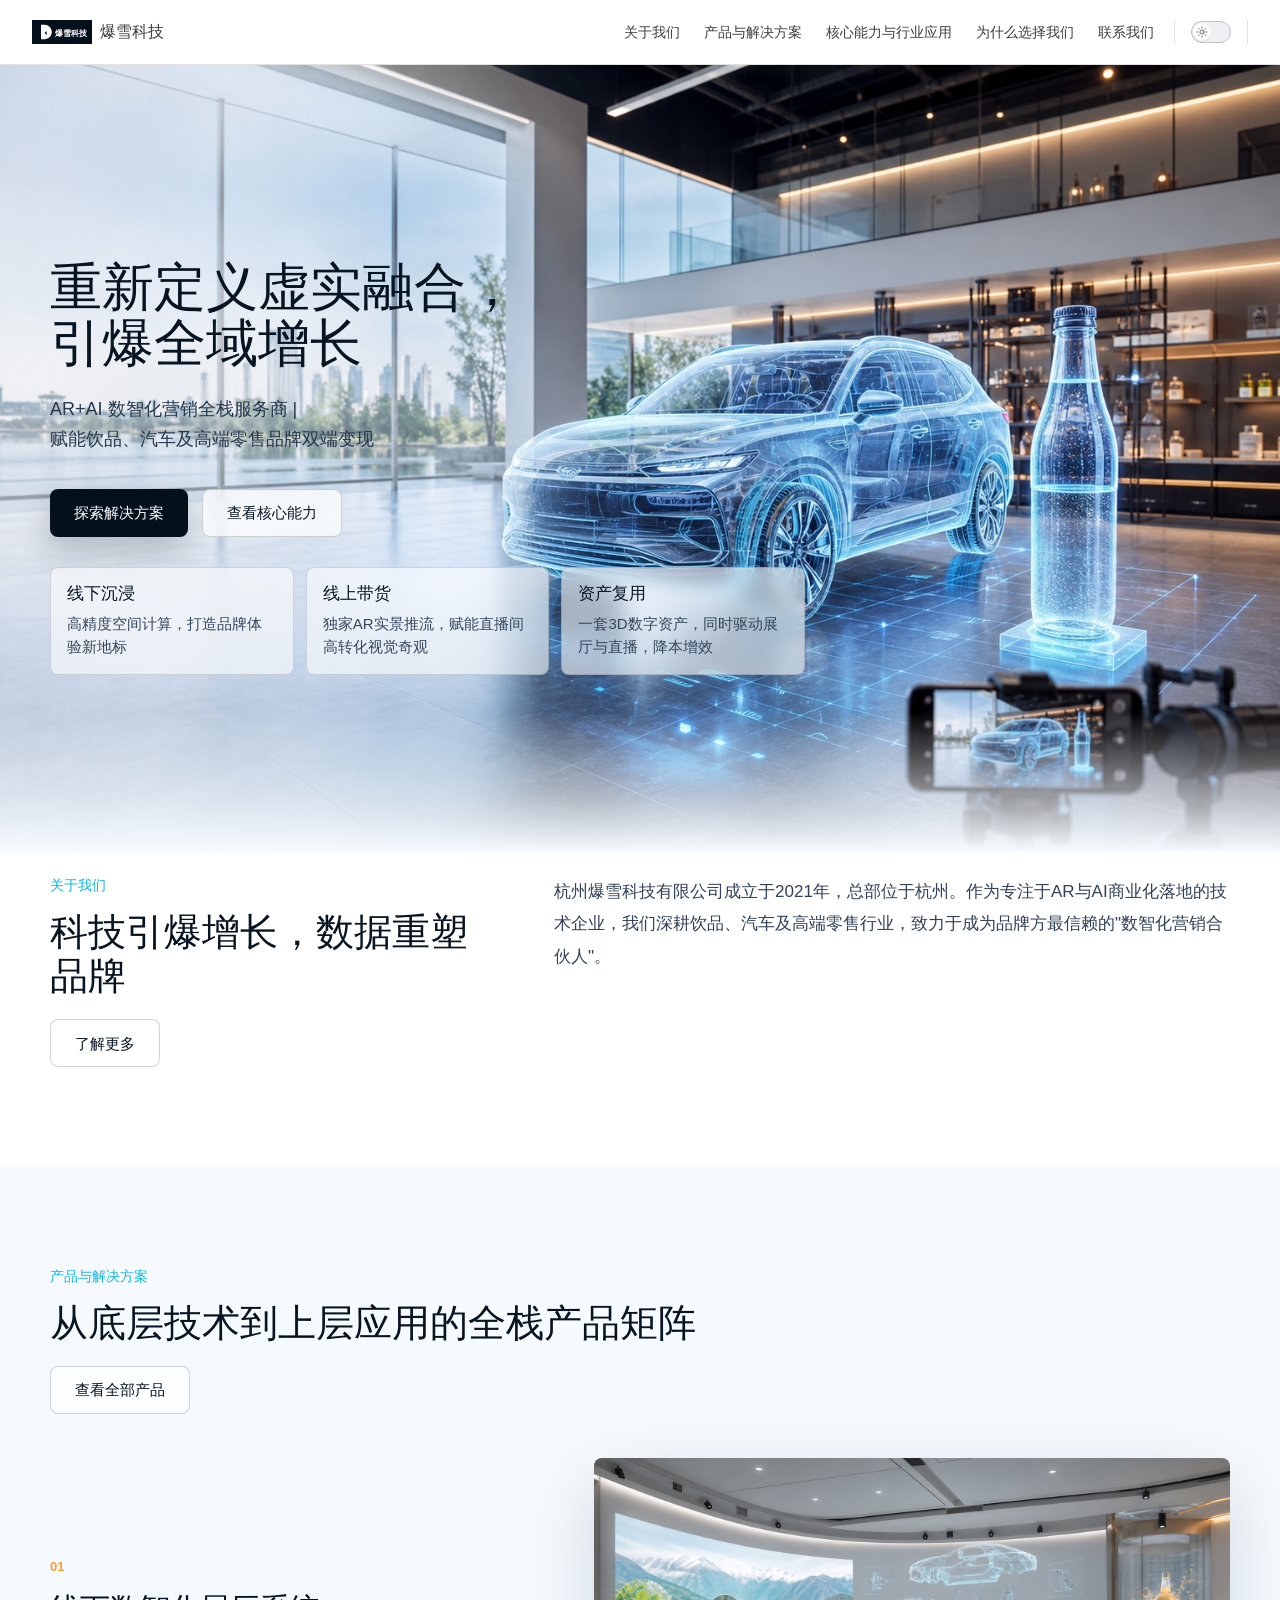
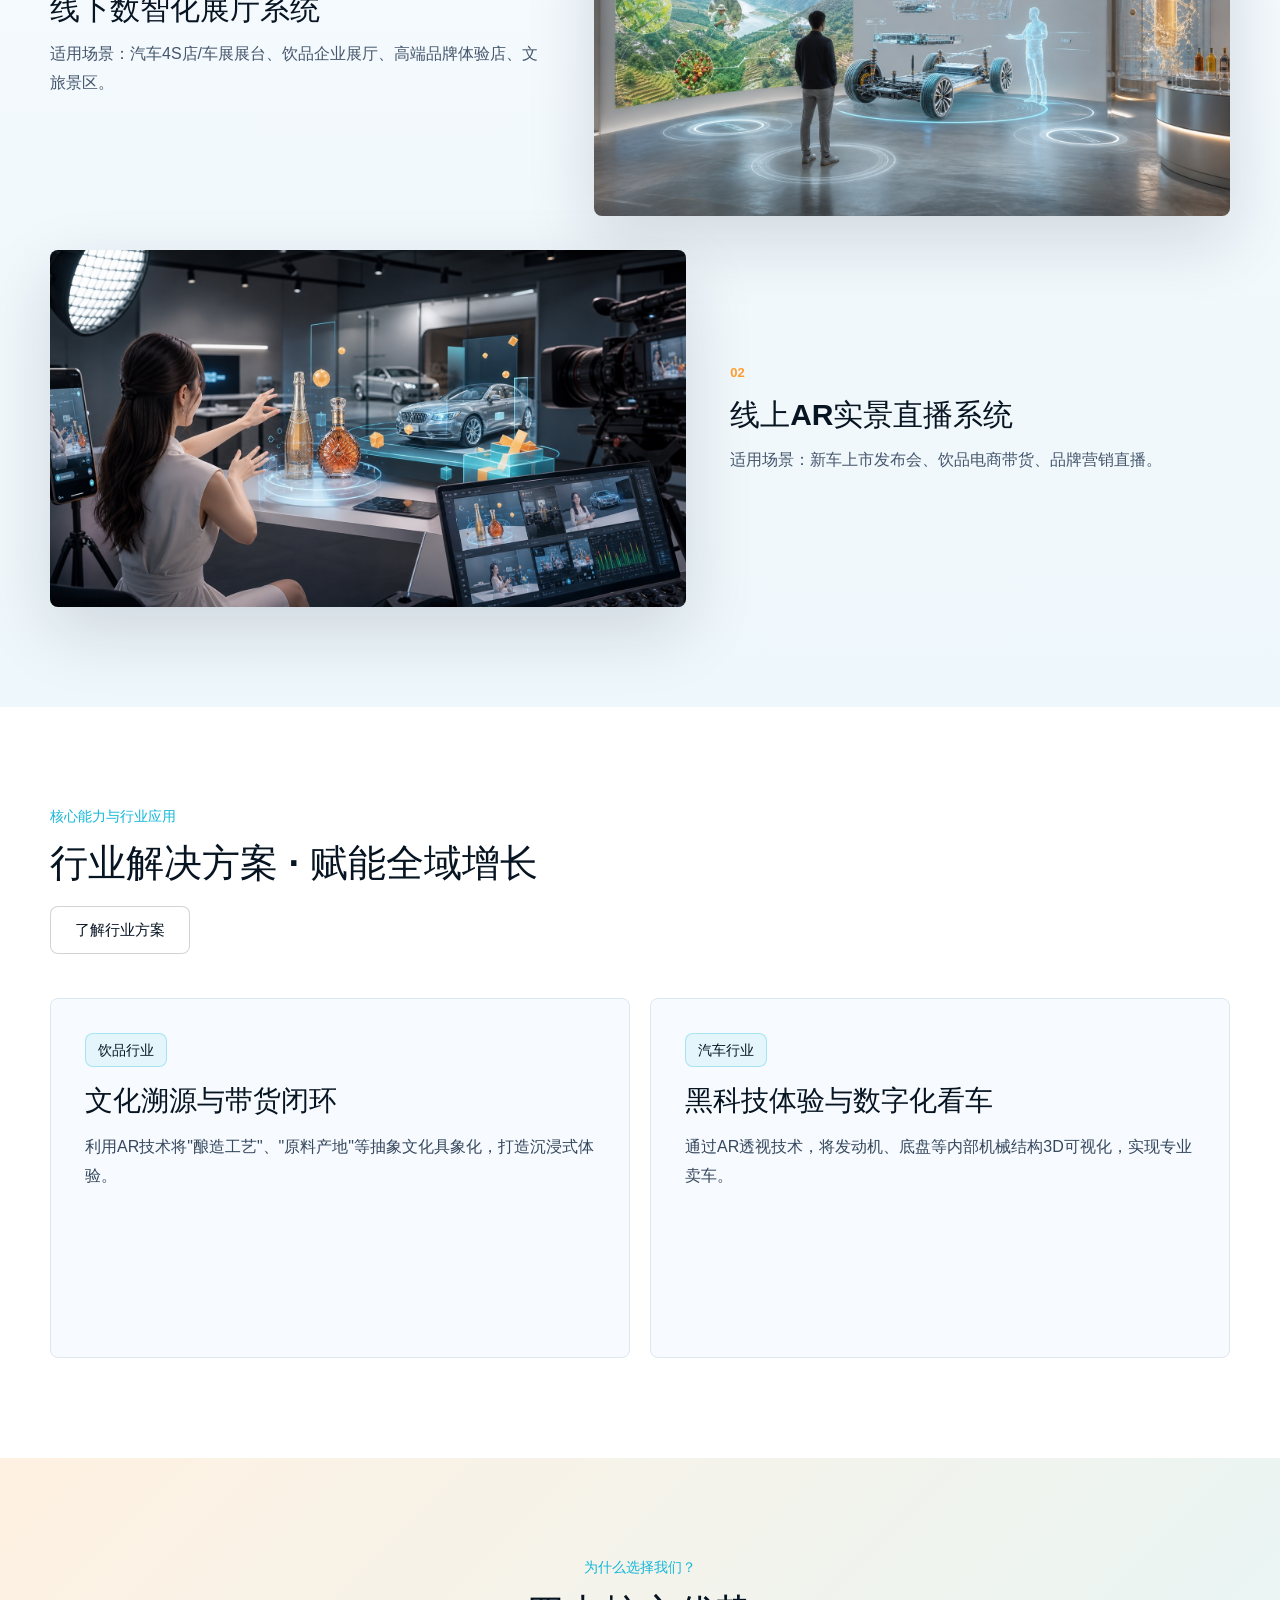
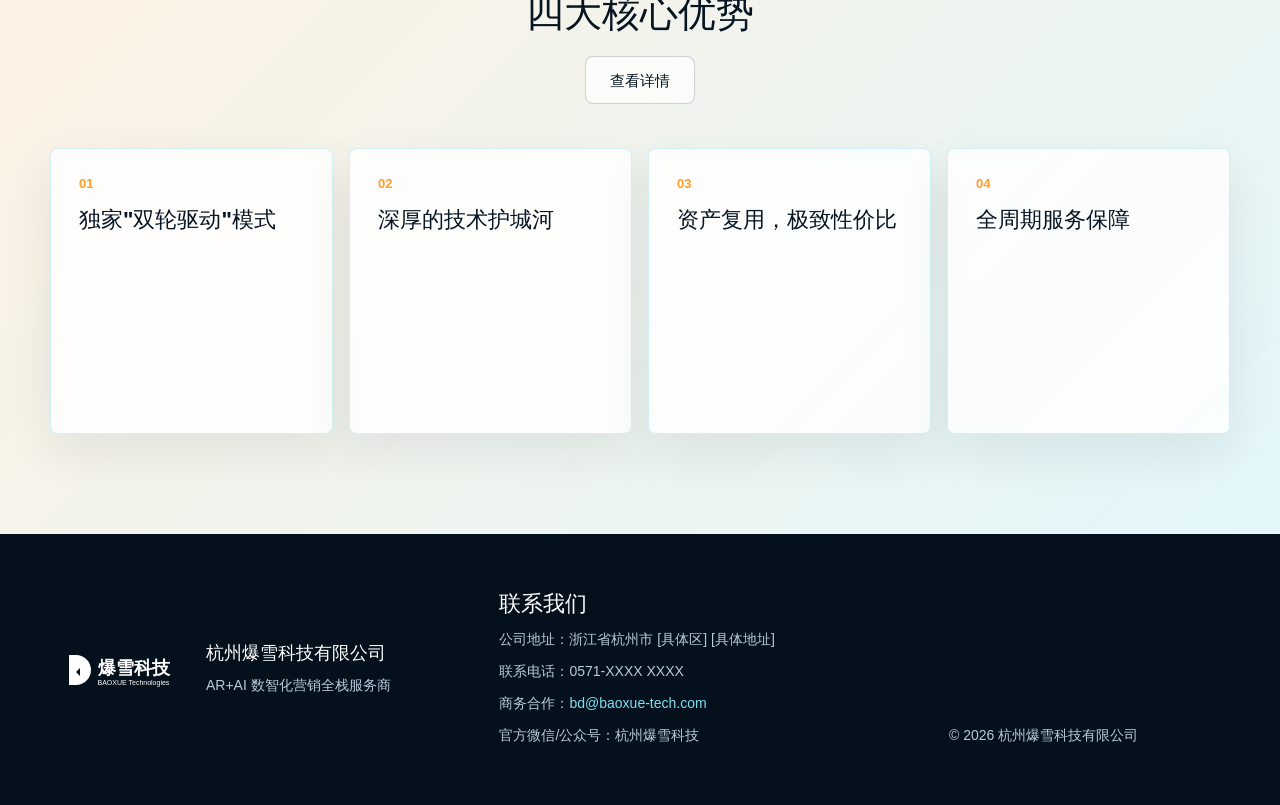
==== commit 6fb838d6: "Updates" ====
--- a/index.html
+++ b/index.html
@@ -6,14 +6,16 @@
     <title>重新定义虚实融合，引爆全域增长 | 爆雪科技</title>
     <meta name="description" content="AR+AI 数智化营销全栈服务商，赋能饮品、汽车及高端零售品牌双端变现。">
     <meta name="generator" content="VitePress v1.6.4">
-    <link rel="preload stylesheet" href="/assets/style.B70n67N5.css" as="style">
+    <link rel="preload stylesheet" href="/assets/style.B9vvHBjK.css" as="style">
     <link rel="preload stylesheet" href="/vp-icons.css" as="style">
     
     <script type="module" src="/assets/app.DvPfn36y.js"></script>
     <link rel="preload" href="/assets/inter-roman-latin.Di8DUHzh.woff2" as="font" type="font/woff2" crossorigin="">
     <link rel="modulepreload" href="/assets/chunks/theme.DfI-Becp.js">
     <link rel="modulepreload" href="/assets/chunks/framework.jwovEGr5.js">
-    <link rel="modulepreload" href="/assets/index.md.Dl3VyQJl.lean.js">
+    <link rel="modulepreload" href="/assets/chunks/live-ar-stream.DCcvqt2_.js">
+    <link rel="modulepreload" href="/assets/chunks/logo-full.BTf1ACha.js">
+    <link rel="modulepreload" href="/assets/index.md.Cw_OBEGE.lean.js">
     <meta name="theme-color" content="#04111d">
     <meta name="keywords" content="爆雪科技,AR营销,AI营销,AR直播,数智化展厅,数字人,3D数字资产">
     <link rel="icon" href="/favicon.svg" type="image/svg+xml">
@@ -21,8 +23,8 @@
     <script id="check-mac-os">document.documentElement.classList.toggle("mac",/Mac|iPhone|iPod|iPad/i.test(navigator.platform));</script>
   </head>
   <body>
-    <div id="app"><div class="Layout" data-v-5d98c3a5><!--[--><!--]--><!--[--><span tabindex="-1" data-v-0b0ada53></span><a href="#VPContent" class="VPSkipLink visually-hidden" data-v-0b0ada53>Skip to content</a><!--]--><!----><header class="VPNav" data-v-5d98c3a5 data-v-ae24b3ad><div class="VPNavBar" data-v-ae24b3ad data-v-6aa21345><div class="wrapper" data-v-6aa21345><div class="container" data-v-6aa21345><div class="title" data-v-6aa21345><div class="VPNavBarTitle" data-v-6aa21345 data-v-1168a8e4><a class="title" href="/" data-v-1168a8e4><!--[--><!--]--><!--[--><img class="VPImage logo" src="/favicon.svg" alt data-v-8426fc1a><!--]--><span data-v-1168a8e4>爆雪科技</span><!--[--><!--]--></a></div></div><div class="content" data-v-6aa21345><div class="content-body" data-v-6aa21345><!--[--><!--]--><div class="VPNavBarSearch search" data-v-6aa21345><!----></div><nav aria-labelledby="main-nav-aria-label" class="VPNavBarMenu menu" data-v-6aa21345 data-v-dc692963><span id="main-nav-aria-label" class="visually-hidden" data-v-dc692963> Main Navigation </span><!--[--><!--[--><a class="VPLink link VPNavBarMenuLink" href="/#about" tabindex="0" data-v-dc692963 data-v-e56f3d57><!--[--><span data-v-e56f3d57>关于我们</span><!--]--></a><!--]--><!--[--><a class="VPLink link VPNavBarMenuLink" href="/#solutions" tabindex="0" data-v-dc692963 data-v-e56f3d57><!--[--><span data-v-e56f3d57>产品与解决方案</span><!--]--></a><!--]--><!--[--><a class="VPLink link VPNavBarMenuLink" href="/#capabilities" tabindex="0" data-v-dc692963 data-v-e56f3d57><!--[--><span data-v-e56f3d57>核心能力与行业应用</span><!--]--></a><!--]--><!--[--><a class="VPLink link VPNavBarMenuLink" href="/#advantages" tabindex="0" data-v-dc692963 data-v-e56f3d57><!--[--><span data-v-e56f3d57>为什么选择我们</span><!--]--></a><!--]--><!--[--><a class="VPLink link VPNavBarMenuLink" href="/#contact" tabindex="0" data-v-dc692963 data-v-e56f3d57><!--[--><span data-v-e56f3d57>联系我们</span><!--]--></a><!--]--><!--]--></nav><!----><div class="VPNavBarAppearance appearance" data-v-6aa21345 data-v-6c893767><button class="VPSwitch VPSwitchAppearance" type="button" role="switch" title aria-checked="false" data-v-6c893767 data-v-5337faa4 data-v-1d5665e3><span class="check" data-v-1d5665e3><span class="icon" data-v-1d5665e3><!--[--><span class="vpi-sun sun" data-v-5337faa4></span><span class="vpi-moon moon" data-v-5337faa4></span><!--]--></span></span></button></div><div class="VPSocialLinks VPNavBarSocialLinks social-links" data-v-6aa21345 data-v-0394ad82 data-v-7bc22406><!--[--><!--]--></div><div class="VPFlyout VPNavBarExtra extra" data-v-6aa21345 data-v-bb2aa2f0 data-v-cf11d7a2><button type="button" class="button" aria-haspopup="true" aria-expanded="false" aria-label="extra navigation" data-v-cf11d7a2><span class="vpi-more-horizontal icon" data-v-cf11d7a2></span></button><div class="menu" data-v-cf11d7a2><div class="VPMenu" data-v-cf11d7a2 data-v-b98bc113><!----><!--[--><!--[--><!----><div class="group" data-v-bb2aa2f0><div class="item appearance" data-v-bb2aa2f0><p class="label" data-v-bb2aa2f0>Appearance</p><div class="appearance-action" data-v-bb2aa2f0><button class="VPSwitch VPSwitchAppearance" type="button" role="switch" title aria-checked="false" data-v-bb2aa2f0 data-v-5337faa4 data-v-1d5665e3><span class="check" data-v-1d5665e3><span class="icon" data-v-1d5665e3><!--[--><span class="vpi-sun sun" data-v-5337faa4></span><span class="vpi-moon moon" data-v-5337faa4></span><!--]--></span></span></button></div></div></div><div class="group" data-v-bb2aa2f0><div class="item social-links" data-v-bb2aa2f0><div class="VPSocialLinks social-links-list" data-v-bb2aa2f0 data-v-7bc22406><!--[--><!--]--></div></div></div><!--]--><!--]--></div></div></div><!--[--><!--]--><button type="button" class="VPNavBarHamburger hamburger" aria-label="mobile navigation" aria-expanded="false" aria-controls="VPNavScreen" data-v-6aa21345 data-v-e5dd9c1c><span class="container" data-v-e5dd9c1c><span class="top" data-v-e5dd9c1c></span><span class="middle" data-v-e5dd9c1c></span><span class="bottom" data-v-e5dd9c1c></span></span></button></div></div></div></div><div class="divider" data-v-6aa21345><div class="divider-line" data-v-6aa21345></div></div></div><!----></header><div class="VPLocalNav empty fixed" data-v-5d98c3a5 data-v-a6f0e41e><div class="container" data-v-a6f0e41e><!----><div class="VPLocalNavOutlineDropdown" style="--vp-vh:0px;" data-v-a6f0e41e data-v-8a42e2b4><button data-v-8a42e2b4>Return to top</button><!----></div></div></div><!----><div class="VPContent" id="VPContent" data-v-5d98c3a5 data-v-1428d186><div class="VPPage" data-v-1428d186><!--[--><!--]--><div style="position:relative;"><div><main class="bx-site"><section class="hero" id="top" aria-labelledby="hero-title"><img class="hero__image" src="/images/hero-ar-showroom.jpg" alt="AR 数字展厅与实景直播融合场景"><div class="hero__inner"><div class="hero__content"><h1 id="hero-title">重新定义虚实融合，<br>引爆全域增长</h1><p class="hero__subtitle"><span>AR+AI 数智化营销全栈服务商 |</span><span>赋能饮品、汽车及高端零售品牌双端变现</span></p><div class="hero__actions" aria-label="主要行动"><a class="button button--primary" href="#solutions">探索解决方案</a><a class="button button--ghost" href="#capabilities">查看核心能力</a></div><ul class="value-list" aria-label="核心价值点"><li><strong>线下沉浸</strong><span>高精度空间计算，打造品牌体验新地标</span></li><li><strong>线上带货</strong><span>独家AR实景推流，赋能直播间高转化视觉奇观</span></li><li><strong>资产复用</strong><span>一套3D数字资产，同时驱动展厅与直播，降本增效</span></li></ul></div></div></section><section class="section section--white" id="about" aria-labelledby="about-title"><div class="section__inner two-column"><div><p class="section-label">关于我们</p><h2 id="about-title">科技引爆增长，数据重塑品牌</h2></div><div class="copy-block"><p>杭州爆雪科技有限公司（简称“爆雪科技”）成立于2021年，总部位于中国数字经济第一城——杭州。作为专注于AR增强现实与AI人工智能商业化落地的技术企业，我们深耕饮品、汽车及高端零售行业，致力于成为品牌方最信赖的“数智化营销合伙人”。</p><p>我们独创“线下沉浸体验 + 线上实景直播”双轮驱动模式。区别于传统的硬件厂商或单一软件外包公司，爆雪科技更懂内容、懂营销。我们通过自研的核心算法与系统，帮助品牌打破物理空间限制，将线下流量高效转化为线上销量，实现“体验即营销”的数字化闭环。</p></div></div></section><section class="section section--ink" aria-labelledby="tech-title"><div class="section__inner"><div class="section-heading section-heading--center"><p class="section-label">技术实力 · 核心专利壁垒</p><h2 id="tech-title">掌握底层核心技术，构筑行业护城河</h2><p>爆雪科技拥有一支来自BAT背景的技术团队，研发投入占比超过40%。我们拥有完全自主知识产权的空间感知引擎与实时渲染管线，已获得多项发明专利与软件著作权，构建了坚实的技术壁垒。</p></div><div class="tech-grid" aria-label="核心自研技术"><article><span class="tech-index">01</span><h3>X-Space 空间锚定引擎</h3><p>告别传统SLAM的不稳定性，采用“图像+平面”双重锚定技术，实现厘米级精度的空间定位，确保虚拟内容与真实场景严丝合缝，永不穿模。</p></article><article><span class="tech-index">02</span><h3>Live-AR 实时合成系统</h3><p>基于NDI/OBS协议深度开发的直播推流内核。支持4K@60fps超高清画质输出，毫秒级延迟，完美适配抖音、视频号等主流直播平台。</p></article><article><span class="tech-index">03</span><h3>Digital Human 数字人驱动平台</h3><p>集成语音识别（ASR）、自然语言处理（NLP）与动作捕捉技术，让虚拟IP不仅能看，更能听懂观众指令，实现智能交互。</p></article></div><div class="credential-row" aria-label="知识产权与资质"><div><strong>发明专利</strong><span>《一种基于图像识别的AR直播方法及系统》</span><span>《一种轻量化3D模型在移动端的渲染优化方法》</span></div><div><strong>软件著作权</strong><span>爆雪AR内容创作平台</span><span>爆雪AR实景直播控制台</span><span>空间点云数据处理系统</span></div><div><strong>行业认证</strong><span>国家高新技术企业</span><span>ISO9001质量管理体系认证</span><span>ISO27001信息安全管理体系认证</span></div></div></div></section><section class="section section--mist" id="solutions" aria-labelledby="solutions-title"><div class="section__inner"><div class="section-heading"><p class="section-label">产品与解决方案</p><h2 id="solutions-title">从底层技术到上层应用的全栈产品矩阵</h2><p>我们提供从底层技术到上层应用的全栈产品矩阵，满足品牌多元化需求。</p></div><div class="solution-stack"><article class="solution-item solution-item--reverse"><div class="solution-item__media"><img src="/images/offline-showroom.jpg" alt="线下数智化展厅系统示意"></div><div class="solution-item__body"><span class="solution-index">01</span><h3>线下数智化展厅系统</h3><p class="scenario">适用场景：汽车4S店/车展展台、饮品企业展厅、高端品牌体验店、文旅景区。</p><ul><li>汽车透视/虚拟试驾：AR拆解汽车机械结构，模拟未来出行体验。</li><li>全局三维沙盘与虚拟讲解员：宏观展示品牌版图，定制IP生动演绎品牌故事。</li><li>产品360°交互：近距离展示细节，支持视频切片播放。</li></ul></div></article><article class="solution-item"><div class="solution-item__media"><img src="/images/live-ar-stream.jpg" alt="线上AR实景直播系统示意"></div><div class="solution-item__body"><span class="solution-index">02</span><h3>线上AR实景直播系统</h3><p class="scenario">适用场景：新车上市发布会、饮品电商带货、品牌营销直播。</p><ul><li>虚实融合推流：将线下展厅的高精度3D模型直接搬进直播间。</li><li>特效触发：主播通过语音或手势，即可触发粒子特效、产品参数面板、优惠券掉落等互动。</li><li>降本增效：无需搭建昂贵的实体场景，一套系统搞定“高大上”直播间。</li></ul></div></article><article class="solution-item solution-item--reverse"><div class="solution-item__media"><img src="/images/asset-cloud.jpg" alt="爆雪内容云平台与3D资产复用示意"></div><div class="solution-item__body"><span class="solution-index">03</span><h3>爆雪·内容云平台</h3><ul><li>统一管理：集中管理3D模型、特效、视频素材。</li><li>一键分发：实现“一套资产，线上线下全渠道复用”。</li></ul></div></article></div></div></section><section class="section section--white" id="capabilities" aria-labelledby="capabilities-title"><div class="section__inner"><div class="section-heading"><p class="section-label">核心能力与行业应用</p><h2 id="capabilities-title">行业解决方案 · 赋能全域增长</h2></div><div class="industry-grid"><article><span class="industry-marker">饮品行业</span><h3>文化溯源与带货闭环</h3><p><strong>痛点：</strong>传统饮品展厅缺乏互动，线上直播同质化严重。</p><p><strong>爆雪解法：</strong>利用AR技术将“酿造工艺”、“原料产地”等抽象文化具象化。线下通过虚拟讲解员打造沉浸式文化体验，线上通过AR特效增强直播间互动，大幅提升用户停留时长与转化率。</p></article><article><span class="industry-marker">汽车行业</span><h3>黑科技体验与数字化看车</h3><p><strong>痛点：</strong>汽车内部结构复杂难以讲解，车展/4S店客流转化难。</p><p><strong>爆雪解法：</strong>通过AR透视技术，将发动机、底盘等内部机械结构3D可视化。在车展或4S店，用户可直观感受“黑科技”魅力；在直播间，主播可实时调出3D参数面板，实现专业且炫酷的数字化卖车。</p></article></div></div></section><section class="section section--accent" id="advantages" aria-labelledby="advantages-title"><div class="section__inner"><div class="section-heading section-heading--center"><p class="section-label">为什么选择我们？</p><h2 id="advantages-title">四大核心优势</h2></div><div class="advantage-grid"><article><span>01</span><h3>独家“双轮驱动”模式</h3><p>我们是市场上极少数能同时搞定“线下展厅”和“线上直播”的技术服务商。我们不仅卖给你一个漂亮的展厅，更送给你一套能赚钱的直播系统。</p></article><article><span>02</span><h3>深厚的技术护城河</h3><p>拥有X-Space与Live-AR两大自研核心引擎。我们不依赖第三方插件，所有底层代码自主可控，能完美适配客户定制化需求。</p></article><article><span>03</span><h3>资产复用，极致性价比</h3><p>一套3D资产，线上线下通用。为您节省至少30%的重复制作成本，且保证品牌视觉高度统一。</p></article><article><span>04</span><h3>从建设到运维的全周期服务</h3><p>我们提供年度运维与内容升级服务，根据节日、新品发布，持续更新AR内容与直播特效，让数字资产常开常新。</p></article></div></div></section><footer class="footer" id="contact"><div class="footer__inner"><div class="footer__brand"><div class="footer-logo" aria-hidden="true"></div><div><strong>杭州爆雪科技有限公司</strong><p>AR+AI 数智化营销全栈服务商</p></div></div><div class="footer__contact"><h2>联系我们</h2><p>公司地址：浙江省杭州市 [具体区] [具体地址]</p><p>联系电话：0571-XXXX XXXX</p><p>商务合作：<a href="mailto:bd@baoxue-tech.com">bd@baoxue-tech.com</a></p><p>官方微信/公众号：杭州爆雪科技</p></div><div class="footer__copyright"><p>© 2026 杭州爆雪科技有限公司</p></div></div></footer></main></div></div><!--[--><!--]--></div></div><!----><!--[--><!--]--></div></div>
-    <script>window.__VP_HASH_MAP__=JSON.parse("{\"index.md\":\"Dl3VyQJl\"}");window.__VP_SITE_DATA__=JSON.parse("{\"lang\":\"zh-CN\",\"dir\":\"ltr\",\"title\":\"爆雪科技\",\"description\":\"AR+AI 数智化营销全栈服务商\",\"base\":\"/\",\"head\":[],\"router\":{\"prefetchLinks\":true},\"appearance\":true,\"themeConfig\":{\"logo\":\"/favicon.svg\",\"siteTitle\":\"爆雪科技\",\"nav\":[{\"text\":\"关于我们\",\"link\":\"/#about\"},{\"text\":\"产品与解决方案\",\"link\":\"/#solutions\"},{\"text\":\"核心能力与行业应用\",\"link\":\"/#capabilities\"},{\"text\":\"为什么选择我们\",\"link\":\"/#advantages\"},{\"text\":\"联系我们\",\"link\":\"/#contact\"}],\"socialLinks\":[]},\"locales\":{},\"scrollOffset\":134,\"cleanUrls\":true}");</script>
+    <div id="app"><div class="Layout" data-v-5d98c3a5><!--[--><!--]--><!--[--><span tabindex="-1" data-v-0b0ada53></span><a href="#VPContent" class="VPSkipLink visually-hidden" data-v-0b0ada53>Skip to content</a><!--]--><!----><header class="VPNav" data-v-5d98c3a5 data-v-ae24b3ad><div class="VPNavBar" data-v-ae24b3ad data-v-6aa21345><div class="wrapper" data-v-6aa21345><div class="container" data-v-6aa21345><div class="title" data-v-6aa21345><div class="VPNavBarTitle" data-v-6aa21345 data-v-1168a8e4><a class="title" href="/" data-v-1168a8e4><!--[--><!--]--><!--[--><img class="VPImage logo" src="/images/logo.svg" alt data-v-8426fc1a><!--]--><span data-v-1168a8e4>爆雪科技</span><!--[--><!--]--></a></div></div><div class="content" data-v-6aa21345><div class="content-body" data-v-6aa21345><!--[--><!--]--><div class="VPNavBarSearch search" data-v-6aa21345><!----></div><nav aria-labelledby="main-nav-aria-label" class="VPNavBarMenu menu" data-v-6aa21345 data-v-dc692963><span id="main-nav-aria-label" class="visually-hidden" data-v-dc692963> Main Navigation </span><!--[--><!--[--><a class="VPLink link VPNavBarMenuLink" href="/about/" tabindex="0" data-v-dc692963 data-v-e56f3d57><!--[--><span data-v-e56f3d57>关于我们</span><!--]--></a><!--]--><!--[--><a class="VPLink link VPNavBarMenuLink" href="/solutions/" tabindex="0" data-v-dc692963 data-v-e56f3d57><!--[--><span data-v-e56f3d57>产品与解决方案</span><!--]--></a><!--]--><!--[--><a class="VPLink link VPNavBarMenuLink" href="/capabilities/" tabindex="0" data-v-dc692963 data-v-e56f3d57><!--[--><span data-v-e56f3d57>核心能力与行业应用</span><!--]--></a><!--]--><!--[--><a class="VPLink link VPNavBarMenuLink" href="/advantages/" tabindex="0" data-v-dc692963 data-v-e56f3d57><!--[--><span data-v-e56f3d57>为什么选择我们</span><!--]--></a><!--]--><!--[--><a class="VPLink link VPNavBarMenuLink" href="/contact/" tabindex="0" data-v-dc692963 data-v-e56f3d57><!--[--><span data-v-e56f3d57>联系我们</span><!--]--></a><!--]--><!--]--></nav><!----><div class="VPNavBarAppearance appearance" data-v-6aa21345 data-v-6c893767><button class="VPSwitch VPSwitchAppearance" type="button" role="switch" title aria-checked="false" data-v-6c893767 data-v-5337faa4 data-v-1d5665e3><span class="check" data-v-1d5665e3><span class="icon" data-v-1d5665e3><!--[--><span class="vpi-sun sun" data-v-5337faa4></span><span class="vpi-moon moon" data-v-5337faa4></span><!--]--></span></span></button></div><div class="VPSocialLinks VPNavBarSocialLinks social-links" data-v-6aa21345 data-v-0394ad82 data-v-7bc22406><!--[--><!--]--></div><div class="VPFlyout VPNavBarExtra extra" data-v-6aa21345 data-v-bb2aa2f0 data-v-cf11d7a2><button type="button" class="button" aria-haspopup="true" aria-expanded="false" aria-label="extra navigation" data-v-cf11d7a2><span class="vpi-more-horizontal icon" data-v-cf11d7a2></span></button><div class="menu" data-v-cf11d7a2><div class="VPMenu" data-v-cf11d7a2 data-v-b98bc113><!----><!--[--><!--[--><!----><div class="group" data-v-bb2aa2f0><div class="item appearance" data-v-bb2aa2f0><p class="label" data-v-bb2aa2f0>Appearance</p><div class="appearance-action" data-v-bb2aa2f0><button class="VPSwitch VPSwitchAppearance" type="button" role="switch" title aria-checked="false" data-v-bb2aa2f0 data-v-5337faa4 data-v-1d5665e3><span class="check" data-v-1d5665e3><span class="icon" data-v-1d5665e3><!--[--><span class="vpi-sun sun" data-v-5337faa4></span><span class="vpi-moon moon" data-v-5337faa4></span><!--]--></span></span></button></div></div></div><div class="group" data-v-bb2aa2f0><div class="item social-links" data-v-bb2aa2f0><div class="VPSocialLinks social-links-list" data-v-bb2aa2f0 data-v-7bc22406><!--[--><!--]--></div></div></div><!--]--><!--]--></div></div></div><!--[--><!--]--><button type="button" class="VPNavBarHamburger hamburger" aria-label="mobile navigation" aria-expanded="false" aria-controls="VPNavScreen" data-v-6aa21345 data-v-e5dd9c1c><span class="container" data-v-e5dd9c1c><span class="top" data-v-e5dd9c1c></span><span class="middle" data-v-e5dd9c1c></span><span class="bottom" data-v-e5dd9c1c></span></span></button></div></div></div></div><div class="divider" data-v-6aa21345><div class="divider-line" data-v-6aa21345></div></div></div><!----></header><div class="VPLocalNav empty fixed" data-v-5d98c3a5 data-v-a6f0e41e><div class="container" data-v-a6f0e41e><!----><div class="VPLocalNavOutlineDropdown" style="--vp-vh:0px;" data-v-a6f0e41e data-v-8a42e2b4><button data-v-8a42e2b4>Return to top</button><!----></div></div></div><!----><div class="VPContent" id="VPContent" data-v-5d98c3a5 data-v-1428d186><div class="VPPage" data-v-1428d186><!--[--><!--]--><div style="position:relative;"><div><main class="bx-site"><section class="hero" id="top" aria-labelledby="hero-title"><img class="hero__image" src="/images/hero-ar-showroom.jpg" alt="AR 数字展厅与实景直播融合场景"><div class="hero__inner"><div class="hero__content"><h1 id="hero-title">重新定义虚实融合，<br>引爆全域增长</h1><p class="hero__subtitle"><span>AR+AI 数智化营销全栈服务商 |</span><span>赋能饮品、汽车及高端零售品牌双端变现</span></p><div class="hero__actions" aria-label="主要行动"><a class="button button--primary" href="/solutions/">探索解决方案</a><a class="button button--ghost" href="/capabilities/">查看核心能力</a></div><ul class="value-list" aria-label="核心价值点"><li><strong>线下沉浸</strong><span>高精度空间计算，打造品牌体验新地标</span></li><li><strong>线上带货</strong><span>独家AR实景推流，赋能直播间高转化视觉奇观</span></li><li><strong>资产复用</strong><span>一套3D数字资产，同时驱动展厅与直播，降本增效</span></li></ul></div></div></section><section class="section section--white" id="about" aria-labelledby="about-title"><div class="section__inner two-column"><div><p class="section-label">关于我们</p><h2 id="about-title">科技引爆增长，数据重塑品牌</h2><a class="button button--ghost" href="/about/" style="margin-top:20px;">了解更多</a></div><div class="copy-block"><p>杭州爆雪科技有限公司成立于2021年，总部位于杭州。作为专注于AR与AI商业化落地的技术企业，我们深耕饮品、汽车及高端零售行业，致力于成为品牌方最信赖的&quot;数智化营销合伙人&quot;。</p></div></div></section><section class="section section--mist" id="solutions" aria-labelledby="solutions-title"><div class="section__inner"><div class="section-heading"><p class="section-label">产品与解决方案</p><h2 id="solutions-title">从底层技术到上层应用的全栈产品矩阵</h2><a class="button button--ghost" href="/solutions/" style="margin-top:20px;">查看全部产品</a></div><div class="solution-stack"><article class="solution-item solution-item--reverse"><div class="solution-item__media"><img src="/images/offline-showroom.jpg" alt="线下数智化展厅系统示意"></div><div class="solution-item__body"><span class="solution-index">01</span><h3>线下数智化展厅系统</h3><p class="scenario">适用场景：汽车4S店/车展展台、饮品企业展厅、高端品牌体验店、文旅景区。</p></div></article><article class="solution-item"><div class="solution-item__media"><img src="/images/live-ar-stream.jpg" alt="线上AR实景直播系统示意"></div><div class="solution-item__body"><span class="solution-index">02</span><h3>线上AR实景直播系统</h3><p class="scenario">适用场景：新车上市发布会、饮品电商带货、品牌营销直播。</p></div></article></div></div></section><section class="section section--white" id="capabilities" aria-labelledby="capabilities-title"><div class="section__inner"><div class="section-heading"><p class="section-label">核心能力与行业应用</p><h2 id="capabilities-title">行业解决方案 · 赋能全域增长</h2><a class="button button--ghost" href="/capabilities/" style="margin-top:20px;">了解行业方案</a></div><div class="industry-grid"><article><span class="industry-marker">饮品行业</span><h3>文化溯源与带货闭环</h3><p>利用AR技术将&quot;酿造工艺&quot;、&quot;原料产地&quot;等抽象文化具象化，打造沉浸式体验。</p></article><article><span class="industry-marker">汽车行业</span><h3>黑科技体验与数字化看车</h3><p>通过AR透视技术，将发动机、底盘等内部机械结构3D可视化，实现专业卖车。</p></article></div></div></section><section class="section section--accent" id="advantages" aria-labelledby="advantages-title"><div class="section__inner"><div class="section-heading section-heading--center"><p class="section-label">为什么选择我们？</p><h2 id="advantages-title">四大核心优势</h2><a class="button button--ghost" href="/advantages/" style="margin-top:20px;">查看详情</a></div><div class="advantage-grid"><article><span>01</span><h3>独家&quot;双轮驱动&quot;模式</h3></article><article><span>02</span><h3>深厚的技术护城河</h3></article><article><span>03</span><h3>资产复用，极致性价比</h3></article><article><span>04</span><h3>全周期服务保障</h3></article></div></div></section><footer class="footer" id="contact"><div class="footer__inner"><div class="footer__brand"><img class="footer-logo" src="/images/logo-full.svg" alt="爆雪科技"><div><strong>杭州爆雪科技有限公司</strong><p>AR+AI 数智化营销全栈服务商</p></div></div><div class="footer__contact"><h2>联系我们</h2><p>公司地址：浙江省杭州市 [具体区] [具体地址]</p><p>联系电话：0571-XXXX XXXX</p><p>商务合作：<a href="mailto:bd@baoxue-tech.com">bd@baoxue-tech.com</a></p><p>官方微信/公众号：杭州爆雪科技</p></div><div class="footer__copyright"><p>© 2026 杭州爆雪科技有限公司</p></div></div></footer></main></div></div><!--[--><!--]--></div></div><!----><!--[--><!--]--></div></div>
+    <script>window.__VP_HASH_MAP__=JSON.parse("{\"about_index.md\":\"BTDjehvE\",\"advantages_index.md\":\"DTwuZ3JC\",\"capabilities_index.md\":\"DvKxo0j5\",\"contact_index.md\":\"iQgSN8nn\",\"index.md\":\"Cw_OBEGE\",\"solutions_index.md\":\"YDirl_4z\"}");window.__VP_SITE_DATA__=JSON.parse("{\"lang\":\"zh-CN\",\"dir\":\"ltr\",\"title\":\"爆雪科技\",\"description\":\"AR+AI 数智化营销全栈服务商\",\"base\":\"/\",\"head\":[],\"router\":{\"prefetchLinks\":true},\"appearance\":true,\"themeConfig\":{\"logo\":\"/images/logo.svg\",\"siteTitle\":\"爆雪科技\",\"nav\":[{\"text\":\"关于我们\",\"link\":\"/about/\"},{\"text\":\"产品与解决方案\",\"link\":\"/solutions/\"},{\"text\":\"核心能力与行业应用\",\"link\":\"/capabilities/\"},{\"text\":\"为什么选择我们\",\"link\":\"/advantages/\"},{\"text\":\"联系我们\",\"link\":\"/contact/\"}],\"socialLinks\":[]},\"locales\":{},\"scrollOffset\":134,\"cleanUrls\":true}");</script>
     
   </body>
 </html>
--- a/assets/style.B9vvHBjK.css
+++ b/assets/style.B9vvHBjK.css
@@ -0,0 +1 @@
+@font-face{font-family:Inter;font-style:normal;font-weight:100 900;font-display:swap;src:url(/assets/inter-roman-cyrillic-ext.BBPuwvHQ.woff2) format("woff2");unicode-range:U+0460-052F,U+1C80-1C88,U+20B4,U+2DE0-2DFF,U+A640-A69F,U+FE2E-FE2F}@font-face{font-family:Inter;font-style:normal;font-weight:100 900;font-display:swap;src:url(/assets/inter-roman-cyrillic.C5lxZ8CY.woff2) format("woff2");unicode-range:U+0301,U+0400-045F,U+0490-0491,U+04B0-04B1,U+2116}@font-face{font-family:Inter;font-style:normal;font-weight:100 900;font-display:swap;src:url(/assets/inter-roman-greek-ext.CqjqNYQ-.woff2) format("woff2");unicode-range:U+1F00-1FFF}@font-face{font-family:Inter;font-style:normal;font-weight:100 900;font-display:swap;src:url(/assets/inter-roman-greek.BBVDIX6e.woff2) format("woff2");unicode-range:U+0370-0377,U+037A-037F,U+0384-038A,U+038C,U+038E-03A1,U+03A3-03FF}@font-face{font-family:Inter;font-style:normal;font-weight:100 900;font-display:swap;src:url(/assets/inter-roman-vietnamese.BjW4sHH5.woff2) format("woff2");unicode-range:U+0102-0103,U+0110-0111,U+0128-0129,U+0168-0169,U+01A0-01A1,U+01AF-01B0,U+0300-0301,U+0303-0304,U+0308-0309,U+0323,U+0329,U+1EA0-1EF9,U+20AB}@font-face{font-family:Inter;font-style:normal;font-weight:100 900;font-display:swap;src:url(/assets/inter-roman-latin-ext.4ZJIpNVo.woff2) format("woff2");unicode-range:U+0100-02AF,U+0304,U+0308,U+0329,U+1E00-1E9F,U+1EF2-1EFF,U+2020,U+20A0-20AB,U+20AD-20C0,U+2113,U+2C60-2C7F,U+A720-A7FF}@font-face{font-family:Inter;font-style:normal;font-weight:100 900;font-display:swap;src:url(/assets/inter-roman-latin.Di8DUHzh.woff2) format("woff2");unicode-range:U+0000-00FF,U+0131,U+0152-0153,U+02BB-02BC,U+02C6,U+02DA,U+02DC,U+0304,U+0308,U+0329,U+2000-206F,U+2074,U+20AC,U+2122,U+2191,U+2193,U+2212,U+2215,U+FEFF,U+FFFD}@font-face{font-family:Inter;font-style:italic;font-weight:100 900;font-display:swap;src:url(/assets/inter-italic-cyrillic-ext.r48I6akx.woff2) format("woff2");unicode-range:U+0460-052F,U+1C80-1C88,U+20B4,U+2DE0-2DFF,U+A640-A69F,U+FE2E-FE2F}@font-face{font-family:Inter;font-style:italic;font-weight:100 900;font-display:swap;src:url(/assets/inter-italic-cyrillic.By2_1cv3.woff2) format("woff2");unicode-range:U+0301,U+0400-045F,U+0490-0491,U+04B0-04B1,U+2116}@font-face{font-family:Inter;font-style:italic;font-weight:100 900;font-display:swap;src:url(/assets/inter-italic-greek-ext.1u6EdAuj.woff2) format("woff2");unicode-range:U+1F00-1FFF}@font-face{font-family:Inter;font-style:italic;font-weight:100 900;font-display:swap;src:url(/assets/inter-italic-greek.DJ8dCoTZ.woff2) format("woff2");unicode-range:U+0370-0377,U+037A-037F,U+0384-038A,U+038C,U+038E-03A1,U+03A3-03FF}@font-face{font-family:Inter;font-style:italic;font-weight:100 900;font-display:swap;src:url(/assets/inter-italic-vietnamese.BSbpV94h.woff2) format("woff2");unicode-range:U+0102-0103,U+0110-0111,U+0128-0129,U+0168-0169,U+01A0-01A1,U+01AF-01B0,U+0300-0301,U+0303-0304,U+0308-0309,U+0323,U+0329,U+1EA0-1EF9,U+20AB}@font-face{font-family:Inter;font-style:italic;font-weight:100 900;font-display:swap;src:url(/assets/inter-italic-latin-ext.CN1xVJS-.woff2) format("woff2");unicode-range:U+0100-02AF,U+0304,U+0308,U+0329,U+1E00-1E9F,U+1EF2-1EFF,U+2020,U+20A0-20AB,U+20AD-20C0,U+2113,U+2C60-2C7F,U+A720-A7FF}@font-face{font-family:Inter;font-style:italic;font-weight:100 900;font-display:swap;src:url(/assets/inter-italic-latin.C2AdPX0b.woff2) format("woff2");unicode-range:U+0000-00FF,U+0131,U+0152-0153,U+02BB-02BC,U+02C6,U+02DA,U+02DC,U+0304,U+0308,U+0329,U+2000-206F,U+2074,U+20AC,U+2122,U+2191,U+2193,U+2212,U+2215,U+FEFF,U+FFFD}@font-face{font-family:Punctuation SC;font-weight:400;src:local("PingFang SC Regular"),local("Noto Sans CJK SC"),local("Microsoft YaHei");unicode-range:U+201C,U+201D,U+2018,U+2019,U+2E3A,U+2014,U+2013,U+2026,U+00B7,U+007E,U+002F}@font-face{font-family:Punctuation SC;font-weight:500;src:local("PingFang SC Medium"),local("Noto Sans CJK SC"),local("Microsoft YaHei");unicode-range:U+201C,U+201D,U+2018,U+2019,U+2E3A,U+2014,U+2013,U+2026,U+00B7,U+007E,U+002F}@font-face{font-family:Punctuation SC;font-weight:600;src:local("PingFang SC Semibold"),local("Noto Sans CJK SC Bold"),local("Microsoft YaHei Bold");unicode-range:U+201C,U+201D,U+2018,U+2019,U+2E3A,U+2014,U+2013,U+2026,U+00B7,U+007E,U+002F}@font-face{font-family:Punctuation SC;font-weight:700;src:local("PingFang SC Semibold"),local("Noto Sans CJK SC Bold"),local("Microsoft YaHei Bold");unicode-range:U+201C,U+201D,U+2018,U+2019,U+2E3A,U+2014,U+2013,U+2026,U+00B7,U+007E,U+002F}:root{--vp-c-white: #ffffff;--vp-c-black: #000000;--vp-c-neutral: var(--vp-c-black);--vp-c-neutral-inverse: var(--vp-c-white)}.dark{--vp-c-neutral: var(--vp-c-white);--vp-c-neutral-inverse: var(--vp-c-black)}:root{--vp-c-gray-1: #dddde3;--vp-c-gray-2: #e4e4e9;--vp-c-gray-3: #ebebef;--vp-c-gray-soft: rgba(142, 150, 170, .14);--vp-c-indigo-1: #3451b2;--vp-c-indigo-2: #3a5ccc;--vp-c-indigo-3: #5672cd;--vp-c-indigo-soft: rgba(100, 108, 255, .14);--vp-c-purple-1: #6f42c1;--vp-c-purple-2: #7e4cc9;--vp-c-purple-3: #8e5cd9;--vp-c-purple-soft: rgba(159, 122, 234, .14);--vp-c-green-1: #18794e;--vp-c-green-2: #299764;--vp-c-green-3: #30a46c;--vp-c-green-soft: rgba(16, 185, 129, .14);--vp-c-yellow-1: #915930;--vp-c-yellow-2: #946300;--vp-c-yellow-3: #9f6a00;--vp-c-yellow-soft: rgba(234, 179, 8, .14);--vp-c-red-1: #b8272c;--vp-c-red-2: #d5393e;--vp-c-red-3: #e0575b;--vp-c-red-soft: rgba(244, 63, 94, .14);--vp-c-sponsor: #db2777}.dark{--vp-c-gray-1: #515c67;--vp-c-gray-2: #414853;--vp-c-gray-3: #32363f;--vp-c-gray-soft: rgba(101, 117, 133, .16);--vp-c-indigo-1: #a8b1ff;--vp-c-indigo-2: #5c73e7;--vp-c-indigo-3: #3e63dd;--vp-c-indigo-soft: rgba(100, 108, 255, .16);--vp-c-purple-1: #c8abfa;--vp-c-purple-2: #a879e6;--vp-c-purple-3: #8e5cd9;--vp-c-purple-soft: rgba(159, 122, 234, .16);--vp-c-green-1: #3dd68c;--vp-c-green-2: #30a46c;--vp-c-green-3: #298459;--vp-c-green-soft: rgba(16, 185, 129, .16);--vp-c-yellow-1: #f9b44e;--vp-c-yellow-2: #da8b17;--vp-c-yellow-3: #a46a0a;--vp-c-yellow-soft: rgba(234, 179, 8, .16);--vp-c-red-1: #f66f81;--vp-c-red-2: #f14158;--vp-c-red-3: #b62a3c;--vp-c-red-soft: rgba(244, 63, 94, .16)}:root{--vp-c-bg: #ffffff;--vp-c-bg-alt: #f6f6f7;--vp-c-bg-elv: #ffffff;--vp-c-bg-soft: #f6f6f7}.dark{--vp-c-bg: #1b1b1f;--vp-c-bg-alt: #161618;--vp-c-bg-elv: #202127;--vp-c-bg-soft: #202127}:root{--vp-c-border: #c2c2c4;--vp-c-divider: #e2e2e3;--vp-c-gutter: #e2e2e3}.dark{--vp-c-border: #3c3f44;--vp-c-divider: #2e2e32;--vp-c-gutter: #000000}:root{--vp-c-text-1: #3c3c43;--vp-c-text-2: #67676c;--vp-c-text-3: #929295}.dark{--vp-c-text-1: #dfdfd6;--vp-c-text-2: #98989f;--vp-c-text-3: #6a6a71}:root{--vp-c-default-1: var(--vp-c-gray-1);--vp-c-default-2: var(--vp-c-gray-2);--vp-c-default-3: var(--vp-c-gray-3);--vp-c-default-soft: var(--vp-c-gray-soft);--vp-c-brand-1: var(--vp-c-indigo-1);--vp-c-brand-2: var(--vp-c-indigo-2);--vp-c-brand-3: var(--vp-c-indigo-3);--vp-c-brand-soft: var(--vp-c-indigo-soft);--vp-c-brand: var(--vp-c-brand-1);--vp-c-tip-1: var(--vp-c-brand-1);--vp-c-tip-2: var(--vp-c-brand-2);--vp-c-tip-3: var(--vp-c-brand-3);--vp-c-tip-soft: var(--vp-c-brand-soft);--vp-c-note-1: var(--vp-c-brand-1);--vp-c-note-2: var(--vp-c-brand-2);--vp-c-note-3: var(--vp-c-brand-3);--vp-c-note-soft: var(--vp-c-brand-soft);--vp-c-success-1: var(--vp-c-green-1);--vp-c-success-2: var(--vp-c-green-2);--vp-c-success-3: var(--vp-c-green-3);--vp-c-success-soft: var(--vp-c-green-soft);--vp-c-important-1: var(--vp-c-purple-1);--vp-c-important-2: var(--vp-c-purple-2);--vp-c-important-3: var(--vp-c-purple-3);--vp-c-important-soft: var(--vp-c-purple-soft);--vp-c-warning-1: var(--vp-c-yellow-1);--vp-c-warning-2: var(--vp-c-yellow-2);--vp-c-warning-3: var(--vp-c-yellow-3);--vp-c-warning-soft: var(--vp-c-yellow-soft);--vp-c-danger-1: var(--vp-c-red-1);--vp-c-danger-2: var(--vp-c-red-2);--vp-c-danger-3: var(--vp-c-red-3);--vp-c-danger-soft: var(--vp-c-red-soft);--vp-c-caution-1: var(--vp-c-red-1);--vp-c-caution-2: var(--vp-c-red-2);--vp-c-caution-3: var(--vp-c-red-3);--vp-c-caution-soft: var(--vp-c-red-soft)}:root{--vp-font-family-base: "Inter", ui-sans-serif, system-ui, sans-serif, "Apple Color Emoji", "Segoe UI Emoji", "Segoe UI Symbol", "Noto Color Emoji";--vp-font-family-mono: ui-monospace, "Menlo", "Monaco", "Consolas", "Liberation Mono", "Courier New", monospace;font-optical-sizing:auto}:root:where(:lang(zh)){--vp-font-family-base: "Punctuation SC", "Inter", ui-sans-serif, system-ui, sans-serif, "Apple Color Emoji", "Segoe UI Emoji", "Segoe UI Symbol", "Noto Color Emoji"}:root{--vp-shadow-1: 0 1px 2px rgba(0, 0, 0, .04), 0 1px 2px rgba(0, 0, 0, .06);--vp-shadow-2: 0 3px 12px rgba(0, 0, 0, .07), 0 1px 4px rgba(0, 0, 0, .07);--vp-shadow-3: 0 12px 32px rgba(0, 0, 0, .1), 0 2px 6px rgba(0, 0, 0, .08);--vp-shadow-4: 0 14px 44px rgba(0, 0, 0, .12), 0 3px 9px rgba(0, 0, 0, .12);--vp-shadow-5: 0 18px 56px rgba(0, 0, 0, .16), 0 4px 12px rgba(0, 0, 0, .16)}:root{--vp-z-index-footer: 10;--vp-z-index-local-nav: 20;--vp-z-index-nav: 30;--vp-z-index-layout-top: 40;--vp-z-index-backdrop: 50;--vp-z-index-sidebar: 60}@media (min-width: 960px){:root{--vp-z-index-sidebar: 25}}:root{--vp-layout-max-width: 1440px}:root{--vp-header-anchor-symbol: "#"}:root{--vp-code-line-height: 1.7;--vp-code-font-size: .875em;--vp-code-color: var(--vp-c-brand-1);--vp-code-link-color: var(--vp-c-brand-1);--vp-code-link-hover-color: var(--vp-c-brand-2);--vp-code-bg: var(--vp-c-default-soft);--vp-code-block-color: var(--vp-c-text-2);--vp-code-block-bg: var(--vp-c-bg-alt);--vp-code-block-divider-color: var(--vp-c-gutter);--vp-code-lang-color: var(--vp-c-text-3);--vp-code-line-highlight-color: var(--vp-c-default-soft);--vp-code-line-number-color: var(--vp-c-text-3);--vp-code-line-diff-add-color: var(--vp-c-success-soft);--vp-code-line-diff-add-symbol-color: var(--vp-c-success-1);--vp-code-line-diff-remove-color: var(--vp-c-danger-soft);--vp-code-line-diff-remove-symbol-color: var(--vp-c-danger-1);--vp-code-line-warning-color: var(--vp-c-warning-soft);--vp-code-line-error-color: var(--vp-c-danger-soft);--vp-code-copy-code-border-color: var(--vp-c-divider);--vp-code-copy-code-bg: var(--vp-c-bg-soft);--vp-code-copy-code-hover-border-color: var(--vp-c-divider);--vp-code-copy-code-hover-bg: var(--vp-c-bg);--vp-code-copy-code-active-text: var(--vp-c-text-2);--vp-code-copy-copied-text-content: "Copied";--vp-code-tab-divider: var(--vp-code-block-divider-color);--vp-code-tab-text-color: var(--vp-c-text-2);--vp-code-tab-bg: var(--vp-code-block-bg);--vp-code-tab-hover-text-color: var(--vp-c-text-1);--vp-code-tab-active-text-color: var(--vp-c-text-1);--vp-code-tab-active-bar-color: var(--vp-c-brand-1)}:lang(es),:lang(pt){--vp-code-copy-copied-text-content: "Copiado"}:lang(fa){--vp-code-copy-copied-text-content: "کپی شد"}:lang(ko){--vp-code-copy-copied-text-content: "복사됨"}:lang(ru){--vp-code-copy-copied-text-content: "Скопировано"}:lang(zh){--vp-code-copy-copied-text-content: "已复制"}:root{--vp-button-brand-border: transparent;--vp-button-brand-text: var(--vp-c-white);--vp-button-brand-bg: var(--vp-c-brand-3);--vp-button-brand-hover-border: transparent;--vp-button-brand-hover-text: var(--vp-c-white);--vp-button-brand-hover-bg: var(--vp-c-brand-2);--vp-button-brand-active-border: transparent;--vp-button-brand-active-text: var(--vp-c-white);--vp-button-brand-active-bg: var(--vp-c-brand-1);--vp-button-alt-border: transparent;--vp-button-alt-text: var(--vp-c-text-1);--vp-button-alt-bg: var(--vp-c-default-3);--vp-button-alt-hover-border: transparent;--vp-button-alt-hover-text: var(--vp-c-text-1);--vp-button-alt-hover-bg: var(--vp-c-default-2);--vp-button-alt-active-border: transparent;--vp-button-alt-active-text: var(--vp-c-text-1);--vp-button-alt-active-bg: var(--vp-c-default-1);--vp-button-sponsor-border: var(--vp-c-text-2);--vp-button-sponsor-text: var(--vp-c-text-2);--vp-button-sponsor-bg: transparent;--vp-button-sponsor-hover-border: var(--vp-c-sponsor);--vp-button-sponsor-hover-text: var(--vp-c-sponsor);--vp-button-sponsor-hover-bg: transparent;--vp-button-sponsor-active-border: var(--vp-c-sponsor);--vp-button-sponsor-active-text: var(--vp-c-sponsor);--vp-button-sponsor-active-bg: transparent}:root{--vp-custom-block-font-size: 14px;--vp-custom-block-code-font-size: 13px;--vp-custom-block-info-border: transparent;--vp-custom-block-info-text: var(--vp-c-text-1);--vp-custom-block-info-bg: var(--vp-c-default-soft);--vp-custom-block-info-code-bg: var(--vp-c-default-soft);--vp-custom-block-note-border: transparent;--vp-custom-block-note-text: var(--vp-c-text-1);--vp-custom-block-note-bg: var(--vp-c-default-soft);--vp-custom-block-note-code-bg: var(--vp-c-default-soft);--vp-custom-block-tip-border: transparent;--vp-custom-block-tip-text: var(--vp-c-text-1);--vp-custom-block-tip-bg: var(--vp-c-tip-soft);--vp-custom-block-tip-code-bg: var(--vp-c-tip-soft);--vp-custom-block-important-border: transparent;--vp-custom-block-important-text: var(--vp-c-text-1);--vp-custom-block-important-bg: var(--vp-c-important-soft);--vp-custom-block-important-code-bg: var(--vp-c-important-soft);--vp-custom-block-warning-border: transparent;--vp-custom-block-warning-text: var(--vp-c-text-1);--vp-custom-block-warning-bg: var(--vp-c-warning-soft);--vp-custom-block-warning-code-bg: var(--vp-c-warning-soft);--vp-custom-block-danger-border: transparent;--vp-custom-block-danger-text: var(--vp-c-text-1);--vp-custom-block-danger-bg: var(--vp-c-danger-soft);--vp-custom-block-danger-code-bg: var(--vp-c-danger-soft);--vp-custom-block-caution-border: transparent;--vp-custom-block-caution-text: var(--vp-c-text-1);--vp-custom-block-caution-bg: var(--vp-c-caution-soft);--vp-custom-block-caution-code-bg: var(--vp-c-caution-soft);--vp-custom-block-details-border: var(--vp-custom-block-info-border);--vp-custom-block-details-text: var(--vp-custom-block-info-text);--vp-custom-block-details-bg: var(--vp-custom-block-info-bg);--vp-custom-block-details-code-bg: var(--vp-custom-block-info-code-bg)}:root{--vp-input-border-color: var(--vp-c-border);--vp-input-bg-color: var(--vp-c-bg-alt);--vp-input-switch-bg-color: var(--vp-c-default-soft)}:root{--vp-nav-height: 64px;--vp-nav-bg-color: var(--vp-c-bg);--vp-nav-screen-bg-color: var(--vp-c-bg);--vp-nav-logo-height: 24px}.hide-nav{--vp-nav-height: 0px}.hide-nav .VPSidebar{--vp-nav-height: 22px}:root{--vp-local-nav-bg-color: var(--vp-c-bg)}:root{--vp-sidebar-width: 272px;--vp-sidebar-bg-color: var(--vp-c-bg-alt)}:root{--vp-backdrop-bg-color: rgba(0, 0, 0, .6)}:root{--vp-home-hero-name-color: var(--vp-c-brand-1);--vp-home-hero-name-background: transparent;--vp-home-hero-image-background-image: none;--vp-home-hero-image-filter: none}:root{--vp-badge-info-border: transparent;--vp-badge-info-text: var(--vp-c-text-2);--vp-badge-info-bg: var(--vp-c-default-soft);--vp-badge-tip-border: transparent;--vp-badge-tip-text: var(--vp-c-tip-1);--vp-badge-tip-bg: var(--vp-c-tip-soft);--vp-badge-warning-border: transparent;--vp-badge-warning-text: var(--vp-c-warning-1);--vp-badge-warning-bg: var(--vp-c-warning-soft);--vp-badge-danger-border: transparent;--vp-badge-danger-text: var(--vp-c-danger-1);--vp-badge-danger-bg: var(--vp-c-danger-soft)}:root{--vp-carbon-ads-text-color: var(--vp-c-text-1);--vp-carbon-ads-poweredby-color: var(--vp-c-text-2);--vp-carbon-ads-bg-color: var(--vp-c-bg-soft);--vp-carbon-ads-hover-text-color: var(--vp-c-brand-1);--vp-carbon-ads-hover-poweredby-color: var(--vp-c-text-1)}:root{--vp-local-search-bg: var(--vp-c-bg);--vp-local-search-result-bg: var(--vp-c-bg);--vp-local-search-result-border: var(--vp-c-divider);--vp-local-search-result-selected-bg: var(--vp-c-bg);--vp-local-search-result-selected-border: var(--vp-c-brand-1);--vp-local-search-highlight-bg: var(--vp-c-brand-1);--vp-local-search-highlight-text: var(--vp-c-neutral-inverse)}@media (prefers-reduced-motion: reduce){*,:before,:after{animation-delay:-1ms!important;animation-duration:1ms!important;animation-iteration-count:1!important;background-attachment:initial!important;scroll-behavior:auto!important;transition-duration:0s!important;transition-delay:0s!important}}*,:before,:after{box-sizing:border-box}html{line-height:1.4;font-size:16px;-webkit-text-size-adjust:100%}html.dark{color-scheme:dark}body{margin:0;width:100%;min-width:320px;min-height:100vh;line-height:24px;font-family:var(--vp-font-family-base);font-size:16px;font-weight:400;color:var(--vp-c-text-1);background-color:var(--vp-c-bg);font-synthesis:style;text-rendering:optimizeLegibility;-webkit-font-smoothing:antialiased;-moz-osx-font-smoothing:grayscale}main{display:block}h1,h2,h3,h4,h5,h6{margin:0;line-height:24px;font-size:16px;font-weight:400}p{margin:0}strong,b{font-weight:600}a,area,button,[role=button],input,label,select,summary,textarea{touch-action:manipulation}a{color:inherit;text-decoration:inherit}ol,ul{list-style:none;margin:0;padding:0}blockquote{margin:0}pre,code,kbd,samp{font-family:var(--vp-font-family-mono)}img,svg,video,canvas,audio,iframe,embed,object{display:block}figure{margin:0}img,video{max-width:100%;height:auto}button,input,optgroup,select,textarea{border:0;padding:0;line-height:inherit;color:inherit}button{padding:0;font-family:inherit;background-color:transparent;background-image:none}button:enabled,[role=button]:enabled{cursor:pointer}button:focus,button:focus-visible{outline:1px dotted;outline:4px auto -webkit-focus-ring-color}button:focus:not(:focus-visible){outline:none!important}input:focus,textarea:focus,select:focus{outline:none}table{border-collapse:collapse}input{background-color:transparent}input:-ms-input-placeholder,textarea:-ms-input-placeholder{color:var(--vp-c-text-3)}input::-ms-input-placeholder,textarea::-ms-input-placeholder{color:var(--vp-c-text-3)}input::placeholder,textarea::placeholder{color:var(--vp-c-text-3)}input::-webkit-outer-spin-button,input::-webkit-inner-spin-button{-webkit-appearance:none;margin:0}input[type=number]{-moz-appearance:textfield}textarea{resize:vertical}select{-webkit-appearance:none}fieldset{margin:0;padding:0}h1,h2,h3,h4,h5,h6,li,p{overflow-wrap:break-word}vite-error-overlay{z-index:9999}mjx-container{overflow-x:auto}mjx-container>svg{display:inline-block;margin:auto}[class^=vpi-],[class*=" vpi-"],.vp-icon{width:1em;height:1em}[class^=vpi-].bg,[class*=" vpi-"].bg,.vp-icon.bg{background-size:100% 100%;background-color:transparent}[class^=vpi-]:not(.bg),[class*=" vpi-"]:not(.bg),.vp-icon:not(.bg){-webkit-mask:var(--icon) no-repeat;mask:var(--icon) no-repeat;-webkit-mask-size:100% 100%;mask-size:100% 100%;background-color:currentColor;color:inherit}.vpi-align-left{--icon: url("data:image/svg+xml,%3Csvg xmlns='http://www.w3.org/2000/svg' fill='none' stroke='currentColor' stroke-linecap='round' stroke-linejoin='round' stroke-width='2' viewBox='0 0 24 24'%3E%3Cpath d='M21 6H3M15 12H3M17 18H3'/%3E%3C/svg%3E")}.vpi-arrow-right,.vpi-arrow-down,.vpi-arrow-left,.vpi-arrow-up{--icon: url("data:image/svg+xml,%3Csvg xmlns='http://www.w3.org/2000/svg' fill='none' stroke='currentColor' stroke-linecap='round' stroke-linejoin='round' stroke-width='2' viewBox='0 0 24 24'%3E%3Cpath d='M5 12h14M12 5l7 7-7 7'/%3E%3C/svg%3E")}.vpi-chevron-right,.vpi-chevron-down,.vpi-chevron-left,.vpi-chevron-up{--icon: url("data:image/svg+xml,%3Csvg xmlns='http://www.w3.org/2000/svg' fill='none' stroke='currentColor' stroke-linecap='round' stroke-linejoin='round' stroke-width='2' viewBox='0 0 24 24'%3E%3Cpath d='m9 18 6-6-6-6'/%3E%3C/svg%3E")}.vpi-chevron-down,.vpi-arrow-down{transform:rotate(90deg)}.vpi-chevron-left,.vpi-arrow-left{transform:rotate(180deg)}.vpi-chevron-up,.vpi-arrow-up{transform:rotate(-90deg)}.vpi-square-pen{--icon: url("data:image/svg+xml,%3Csvg xmlns='http://www.w3.org/2000/svg' fill='none' stroke='currentColor' stroke-linecap='round' stroke-linejoin='round' stroke-width='2' viewBox='0 0 24 24'%3E%3Cpath d='M12 3H5a2 2 0 0 0-2 2v14a2 2 0 0 0 2 2h14a2 2 0 0 0 2-2v-7'/%3E%3Cpath d='M18.375 2.625a2.121 2.121 0 1 1 3 3L12 15l-4 1 1-4Z'/%3E%3C/svg%3E")}.vpi-plus{--icon: url("data:image/svg+xml,%3Csvg xmlns='http://www.w3.org/2000/svg' fill='none' stroke='currentColor' stroke-linecap='round' stroke-linejoin='round' stroke-width='2' viewBox='0 0 24 24'%3E%3Cpath d='M5 12h14M12 5v14'/%3E%3C/svg%3E")}.vpi-sun{--icon: url("data:image/svg+xml,%3Csvg xmlns='http://www.w3.org/2000/svg' fill='none' stroke='currentColor' stroke-linecap='round' stroke-linejoin='round' stroke-width='2' viewBox='0 0 24 24'%3E%3Ccircle cx='12' cy='12' r='4'/%3E%3Cpath d='M12 2v2M12 20v2M4.93 4.93l1.41 1.41M17.66 17.66l1.41 1.41M2 12h2M20 12h2M6.34 17.66l-1.41 1.41M19.07 4.93l-1.41 1.41'/%3E%3C/svg%3E")}.vpi-moon{--icon: url("data:image/svg+xml,%3Csvg xmlns='http://www.w3.org/2000/svg' fill='none' stroke='currentColor' stroke-linecap='round' stroke-linejoin='round' stroke-width='2' viewBox='0 0 24 24'%3E%3Cpath d='M12 3a6 6 0 0 0 9 9 9 9 0 1 1-9-9Z'/%3E%3C/svg%3E")}.vpi-more-horizontal{--icon: url("data:image/svg+xml,%3Csvg xmlns='http://www.w3.org/2000/svg' fill='none' stroke='currentColor' stroke-linecap='round' stroke-linejoin='round' stroke-width='2' viewBox='0 0 24 24'%3E%3Ccircle cx='12' cy='12' r='1'/%3E%3Ccircle cx='19' cy='12' r='1'/%3E%3Ccircle cx='5' cy='12' r='1'/%3E%3C/svg%3E")}.vpi-languages{--icon: url("data:image/svg+xml,%3Csvg xmlns='http://www.w3.org/2000/svg' fill='none' stroke='currentColor' stroke-linecap='round' stroke-linejoin='round' stroke-width='2' viewBox='0 0 24 24'%3E%3Cpath d='m5 8 6 6M4 14l6-6 2-3M2 5h12M7 2h1M22 22l-5-10-5 10M14 18h6'/%3E%3C/svg%3E")}.vpi-heart{--icon: url("data:image/svg+xml,%3Csvg xmlns='http://www.w3.org/2000/svg' fill='none' stroke='currentColor' stroke-linecap='round' stroke-linejoin='round' stroke-width='2' viewBox='0 0 24 24'%3E%3Cpath d='M19 14c1.49-1.46 3-3.21 3-5.5A5.5 5.5 0 0 0 16.5 3c-1.76 0-3 .5-4.5 2-1.5-1.5-2.74-2-4.5-2A5.5 5.5 0 0 0 2 8.5c0 2.3 1.5 4.05 3 5.5l7 7Z'/%3E%3C/svg%3E")}.vpi-search{--icon: url("data:image/svg+xml,%3Csvg xmlns='http://www.w3.org/2000/svg' fill='none' stroke='currentColor' stroke-linecap='round' stroke-linejoin='round' stroke-width='2' viewBox='0 0 24 24'%3E%3Ccircle cx='11' cy='11' r='8'/%3E%3Cpath d='m21 21-4.3-4.3'/%3E%3C/svg%3E")}.vpi-layout-list{--icon: url("data:image/svg+xml,%3Csvg xmlns='http://www.w3.org/2000/svg' fill='none' stroke='currentColor' stroke-linecap='round' stroke-linejoin='round' stroke-width='2' viewBox='0 0 24 24'%3E%3Crect width='7' height='7' x='3' y='3' rx='1'/%3E%3Crect width='7' height='7' x='3' y='14' rx='1'/%3E%3Cpath d='M14 4h7M14 9h7M14 15h7M14 20h7'/%3E%3C/svg%3E")}.vpi-delete{--icon: url("data:image/svg+xml,%3Csvg xmlns='http://www.w3.org/2000/svg' fill='none' stroke='currentColor' stroke-linecap='round' stroke-linejoin='round' stroke-width='2' viewBox='0 0 24 24'%3E%3Cpath d='M20 5H9l-7 7 7 7h11a2 2 0 0 0 2-2V7a2 2 0 0 0-2-2ZM18 9l-6 6M12 9l6 6'/%3E%3C/svg%3E")}.vpi-corner-down-left{--icon: url("data:image/svg+xml,%3Csvg xmlns='http://www.w3.org/2000/svg' fill='none' stroke='currentColor' stroke-linecap='round' stroke-linejoin='round' stroke-width='2' viewBox='0 0 24 24'%3E%3Cpath d='m9 10-5 5 5 5'/%3E%3Cpath d='M20 4v7a4 4 0 0 1-4 4H4'/%3E%3C/svg%3E")}:root{--vp-icon-copy: url("data:image/svg+xml,%3Csvg xmlns='http://www.w3.org/2000/svg' fill='none' stroke='rgba(128,128,128,1)' stroke-linecap='round' stroke-linejoin='round' stroke-width='2' viewBox='0 0 24 24'%3E%3Crect width='8' height='4' x='8' y='2' rx='1' ry='1'/%3E%3Cpath d='M16 4h2a2 2 0 0 1 2 2v14a2 2 0 0 1-2 2H6a2 2 0 0 1-2-2V6a2 2 0 0 1 2-2h2'/%3E%3C/svg%3E");--vp-icon-copied: url("data:image/svg+xml,%3Csvg xmlns='http://www.w3.org/2000/svg' fill='none' stroke='rgba(128,128,128,1)' stroke-linecap='round' stroke-linejoin='round' stroke-width='2' viewBox='0 0 24 24'%3E%3Crect width='8' height='4' x='8' y='2' rx='1' ry='1'/%3E%3Cpath d='M16 4h2a2 2 0 0 1 2 2v14a2 2 0 0 1-2 2H6a2 2 0 0 1-2-2V6a2 2 0 0 1 2-2h2'/%3E%3Cpath d='m9 14 2 2 4-4'/%3E%3C/svg%3E")}.visually-hidden{position:absolute;width:1px;height:1px;white-space:nowrap;clip:rect(0 0 0 0);clip-path:inset(50%);overflow:hidden}.custom-block{border:1px solid transparent;border-radius:8px;padding:16px 16px 8px;line-height:24px;font-size:var(--vp-custom-block-font-size);color:var(--vp-c-text-2)}.custom-block.info{border-color:var(--vp-custom-block-info-border);color:var(--vp-custom-block-info-text);background-color:var(--vp-custom-block-info-bg)}.custom-block.info a,.custom-block.info code{color:var(--vp-c-brand-1)}.custom-block.info a:hover,.custom-block.info a:hover>code{color:var(--vp-c-brand-2)}.custom-block.info code{background-color:var(--vp-custom-block-info-code-bg)}.custom-block.note{border-color:var(--vp-custom-block-note-border);color:var(--vp-custom-block-note-text);background-color:var(--vp-custom-block-note-bg)}.custom-block.note a,.custom-block.note code{color:var(--vp-c-brand-1)}.custom-block.note a:hover,.custom-block.note a:hover>code{color:var(--vp-c-brand-2)}.custom-block.note code{background-color:var(--vp-custom-block-note-code-bg)}.custom-block.tip{border-color:var(--vp-custom-block-tip-border);color:var(--vp-custom-block-tip-text);background-color:var(--vp-custom-block-tip-bg)}.custom-block.tip a,.custom-block.tip code{color:var(--vp-c-tip-1)}.custom-block.tip a:hover,.custom-block.tip a:hover>code{color:var(--vp-c-tip-2)}.custom-block.tip code{background-color:var(--vp-custom-block-tip-code-bg)}.custom-block.important{border-color:var(--vp-custom-block-important-border);color:var(--vp-custom-block-important-text);background-color:var(--vp-custom-block-important-bg)}.custom-block.important a,.custom-block.important code{color:var(--vp-c-important-1)}.custom-block.important a:hover,.custom-block.important a:hover>code{color:var(--vp-c-important-2)}.custom-block.important code{background-color:var(--vp-custom-block-important-code-bg)}.custom-block.warning{border-color:var(--vp-custom-block-warning-border);color:var(--vp-custom-block-warning-text);background-color:var(--vp-custom-block-warning-bg)}.custom-block.warning a,.custom-block.warning code{color:var(--vp-c-warning-1)}.custom-block.warning a:hover,.custom-block.warning a:hover>code{color:var(--vp-c-warning-2)}.custom-block.warning code{background-color:var(--vp-custom-block-warning-code-bg)}.custom-block.danger{border-color:var(--vp-custom-block-danger-border);color:var(--vp-custom-block-danger-text);background-color:var(--vp-custom-block-danger-bg)}.custom-block.danger a,.custom-block.danger code{color:var(--vp-c-danger-1)}.custom-block.danger a:hover,.custom-block.danger a:hover>code{color:var(--vp-c-danger-2)}.custom-block.danger code{background-color:var(--vp-custom-block-danger-code-bg)}.custom-block.caution{border-color:var(--vp-custom-block-caution-border);color:var(--vp-custom-block-caution-text);background-color:var(--vp-custom-block-caution-bg)}.custom-block.caution a,.custom-block.caution code{color:var(--vp-c-caution-1)}.custom-block.caution a:hover,.custom-block.caution a:hover>code{color:var(--vp-c-caution-2)}.custom-block.caution code{background-color:var(--vp-custom-block-caution-code-bg)}.custom-block.details{border-color:var(--vp-custom-block-details-border);color:var(--vp-custom-block-details-text);background-color:var(--vp-custom-block-details-bg)}.custom-block.details a{color:var(--vp-c-brand-1)}.custom-block.details a:hover,.custom-block.details a:hover>code{color:var(--vp-c-brand-2)}.custom-block.details code{background-color:var(--vp-custom-block-details-code-bg)}.custom-block-title{font-weight:600}.custom-block p+p{margin:8px 0}.custom-block.details summary{margin:0 0 8px;font-weight:700;cursor:pointer;-webkit-user-select:none;user-select:none}.custom-block.details summary+p{margin:8px 0}.custom-block a{color:inherit;font-weight:600;text-decoration:underline;text-underline-offset:2px;transition:opacity .25s}.custom-block a:hover{opacity:.75}.custom-block code{font-size:var(--vp-custom-block-code-font-size)}.custom-block.custom-block th,.custom-block.custom-block blockquote>p{font-size:var(--vp-custom-block-font-size);color:inherit}.dark .vp-code span{color:var(--shiki-dark, inherit)}html:not(.dark) .vp-code span{color:var(--shiki-light, inherit)}.vp-code-group{margin-top:16px}.vp-code-group .tabs{position:relative;display:flex;margin-right:-24px;margin-left:-24px;padding:0 12px;background-color:var(--vp-code-tab-bg);overflow-x:auto;overflow-y:hidden;box-shadow:inset 0 -1px var(--vp-code-tab-divider)}@media (min-width: 640px){.vp-code-group .tabs{margin-right:0;margin-left:0;border-radius:8px 8px 0 0}}.vp-code-group .tabs input{position:fixed;opacity:0;pointer-events:none}.vp-code-group .tabs label{position:relative;display:inline-block;border-bottom:1px solid transparent;padding:0 12px;line-height:48px;font-size:14px;font-weight:500;color:var(--vp-code-tab-text-color);white-space:nowrap;cursor:pointer;transition:color .25s}.vp-code-group .tabs label:after{position:absolute;right:8px;bottom:-1px;left:8px;z-index:1;height:2px;border-radius:2px;content:"";background-color:transparent;transition:background-color .25s}.vp-code-group label:hover{color:var(--vp-code-tab-hover-text-color)}.vp-code-group input:checked+label{color:var(--vp-code-tab-active-text-color)}.vp-code-group input:checked+label:after{background-color:var(--vp-code-tab-active-bar-color)}.vp-code-group div[class*=language-],.vp-block{display:none;margin-top:0!important;border-top-left-radius:0!important;border-top-right-radius:0!important}.vp-code-group div[class*=language-].active,.vp-block.active{display:block}.vp-block{padding:20px 24px}.vp-doc h1,.vp-doc h2,.vp-doc h3,.vp-doc h4,.vp-doc h5,.vp-doc h6{position:relative;font-weight:600;outline:none}.vp-doc h1{letter-spacing:-.02em;line-height:40px;font-size:28px}.vp-doc h2{margin:48px 0 16px;border-top:1px solid var(--vp-c-divider);padding-top:24px;letter-spacing:-.02em;line-height:32px;font-size:24px}.vp-doc h3{margin:32px 0 0;letter-spacing:-.01em;line-height:28px;font-size:20px}.vp-doc h4{margin:24px 0 0;letter-spacing:-.01em;line-height:24px;font-size:18px}.vp-doc .header-anchor{position:absolute;top:0;left:0;margin-left:-.87em;font-weight:500;-webkit-user-select:none;user-select:none;opacity:0;text-decoration:none;transition:color .25s,opacity .25s}.vp-doc .header-anchor:before{content:var(--vp-header-anchor-symbol)}.vp-doc h1:hover .header-anchor,.vp-doc h1 .header-anchor:focus,.vp-doc h2:hover .header-anchor,.vp-doc h2 .header-anchor:focus,.vp-doc h3:hover .header-anchor,.vp-doc h3 .header-anchor:focus,.vp-doc h4:hover .header-anchor,.vp-doc h4 .header-anchor:focus,.vp-doc h5:hover .header-anchor,.vp-doc h5 .header-anchor:focus,.vp-doc h6:hover .header-anchor,.vp-doc h6 .header-anchor:focus{opacity:1}@media (min-width: 768px){.vp-doc h1{letter-spacing:-.02em;line-height:40px;font-size:32px}}.vp-doc h2 .header-anchor{top:24px}.vp-doc p,.vp-doc summary{margin:16px 0}.vp-doc p{line-height:28px}.vp-doc blockquote{margin:16px 0;border-left:2px solid var(--vp-c-divider);padding-left:16px;transition:border-color .5s;color:var(--vp-c-text-2)}.vp-doc blockquote>p{margin:0;font-size:16px;transition:color .5s}.vp-doc a{font-weight:500;color:var(--vp-c-brand-1);text-decoration:underline;text-underline-offset:2px;transition:color .25s,opacity .25s}.vp-doc a:hover{color:var(--vp-c-brand-2)}.vp-doc strong{font-weight:600}.vp-doc ul,.vp-doc ol{padding-left:1.25rem;margin:16px 0}.vp-doc ul{list-style:disc}.vp-doc ol{list-style:decimal}.vp-doc li+li{margin-top:8px}.vp-doc li>ol,.vp-doc li>ul{margin:8px 0 0}.vp-doc table{display:block;border-collapse:collapse;margin:20px 0;overflow-x:auto}.vp-doc tr{background-color:var(--vp-c-bg);border-top:1px solid var(--vp-c-divider);transition:background-color .5s}.vp-doc tr:nth-child(2n){background-color:var(--vp-c-bg-soft)}.vp-doc th,.vp-doc td{border:1px solid var(--vp-c-divider);padding:8px 16px}.vp-doc th{text-align:left;font-size:14px;font-weight:600;color:var(--vp-c-text-2);background-color:var(--vp-c-bg-soft)}.vp-doc td{font-size:14px}.vp-doc hr{margin:16px 0;border:none;border-top:1px solid var(--vp-c-divider)}.vp-doc .custom-block{margin:16px 0}.vp-doc .custom-block p{margin:8px 0;line-height:24px}.vp-doc .custom-block p:first-child{margin:0}.vp-doc .custom-block div[class*=language-]{margin:8px 0;border-radius:8px}.vp-doc .custom-block div[class*=language-] code{font-weight:400;background-color:transparent}.vp-doc .custom-block .vp-code-group .tabs{margin:0;border-radius:8px 8px 0 0}.vp-doc :not(pre,h1,h2,h3,h4,h5,h6)>code{font-size:var(--vp-code-font-size);color:var(--vp-code-color)}.vp-doc :not(pre)>code{border-radius:4px;padding:3px 6px;background-color:var(--vp-code-bg);transition:color .25s,background-color .5s}.vp-doc a>code{color:var(--vp-code-link-color)}.vp-doc a:hover>code{color:var(--vp-code-link-hover-color)}.vp-doc h1>code,.vp-doc h2>code,.vp-doc h3>code,.vp-doc h4>code{font-size:.9em}.vp-doc div[class*=language-],.vp-block{position:relative;margin:16px -24px;background-color:var(--vp-code-block-bg);overflow-x:auto;transition:background-color .5s}@media (min-width: 640px){.vp-doc div[class*=language-],.vp-block{border-radius:8px;margin:16px 0}}@media (max-width: 639px){.vp-doc li div[class*=language-]{border-radius:8px 0 0 8px}}.vp-doc div[class*=language-]+div[class*=language-],.vp-doc div[class$=-api]+div[class*=language-],.vp-doc div[class*=language-]+div[class$=-api]>div[class*=language-]{margin-top:-8px}.vp-doc [class*=language-] pre,.vp-doc [class*=language-] code{direction:ltr;text-align:left;white-space:pre;word-spacing:normal;word-break:normal;word-wrap:normal;-moz-tab-size:4;-o-tab-size:4;tab-size:4;-webkit-hyphens:none;-moz-hyphens:none;-ms-hyphens:none;hyphens:none}.vp-doc [class*=language-] pre{position:relative;z-index:1;margin:0;padding:20px 0;background:transparent;overflow-x:auto}.vp-doc [class*=language-] code{display:block;padding:0 24px;width:fit-content;min-width:100%;line-height:var(--vp-code-line-height);font-size:var(--vp-code-font-size);color:var(--vp-code-block-color);transition:color .5s}.vp-doc [class*=language-] code .highlighted{background-color:var(--vp-code-line-highlight-color);transition:background-color .5s;margin:0 -24px;padding:0 24px;width:calc(100% + 48px);display:inline-block}.vp-doc [class*=language-] code .highlighted.error{background-color:var(--vp-code-line-error-color)}.vp-doc [class*=language-] code .highlighted.warning{background-color:var(--vp-code-line-warning-color)}.vp-doc [class*=language-] code .diff{transition:background-color .5s;margin:0 -24px;padding:0 24px;width:calc(100% + 48px);display:inline-block}.vp-doc [class*=language-] code .diff:before{position:absolute;left:10px}.vp-doc [class*=language-] .has-focused-lines .line:not(.has-focus){filter:blur(.095rem);opacity:.4;transition:filter .35s,opacity .35s}.vp-doc [class*=language-] .has-focused-lines .line:not(.has-focus){opacity:.7;transition:filter .35s,opacity .35s}.vp-doc [class*=language-]:hover .has-focused-lines .line:not(.has-focus){filter:blur(0);opacity:1}.vp-doc [class*=language-] code .diff.remove{background-color:var(--vp-code-line-diff-remove-color);opacity:.7}.vp-doc [class*=language-] code .diff.remove:before{content:"-";color:var(--vp-code-line-diff-remove-symbol-color)}.vp-doc [class*=language-] code .diff.add{background-color:var(--vp-code-line-diff-add-color)}.vp-doc [class*=language-] code .diff.add:before{content:"+";color:var(--vp-code-line-diff-add-symbol-color)}.vp-doc div[class*=language-].line-numbers-mode{padding-left:32px}.vp-doc .line-numbers-wrapper{position:absolute;top:0;bottom:0;left:0;z-index:3;border-right:1px solid var(--vp-code-block-divider-color);padding-top:20px;width:32px;text-align:center;font-family:var(--vp-font-family-mono);line-height:var(--vp-code-line-height);font-size:var(--vp-code-font-size);color:var(--vp-code-line-number-color);transition:border-color .5s,color .5s}.vp-doc [class*=language-]>button.copy{direction:ltr;position:absolute;top:12px;right:12px;z-index:3;border:1px solid var(--vp-code-copy-code-border-color);border-radius:4px;width:40px;height:40px;background-color:var(--vp-code-copy-code-bg);opacity:0;cursor:pointer;background-image:var(--vp-icon-copy);background-position:50%;background-size:20px;background-repeat:no-repeat;transition:border-color .25s,background-color .25s,opacity .25s}.vp-doc [class*=language-]:hover>button.copy,.vp-doc [class*=language-]>button.copy:focus{opacity:1}.vp-doc [class*=language-]>button.copy:hover,.vp-doc [class*=language-]>button.copy.copied{border-color:var(--vp-code-copy-code-hover-border-color);background-color:var(--vp-code-copy-code-hover-bg)}.vp-doc [class*=language-]>button.copy.copied,.vp-doc [class*=language-]>button.copy:hover.copied{border-radius:0 4px 4px 0;background-color:var(--vp-code-copy-code-hover-bg);background-image:var(--vp-icon-copied)}.vp-doc [class*=language-]>button.copy.copied:before,.vp-doc [class*=language-]>button.copy:hover.copied:before{position:relative;top:-1px;transform:translate(calc(-100% - 1px));display:flex;justify-content:center;align-items:center;border:1px solid var(--vp-code-copy-code-hover-border-color);border-right:0;border-radius:4px 0 0 4px;padding:0 10px;width:fit-content;height:40px;text-align:center;font-size:12px;font-weight:500;color:var(--vp-code-copy-code-active-text);background-color:var(--vp-code-copy-code-hover-bg);white-space:nowrap;content:var(--vp-code-copy-copied-text-content)}.vp-doc [class*=language-]>span.lang{position:absolute;top:2px;right:8px;z-index:2;font-size:12px;font-weight:500;-webkit-user-select:none;user-select:none;color:var(--vp-code-lang-color);transition:color .4s,opacity .4s}.vp-doc [class*=language-]:hover>button.copy+span.lang,.vp-doc [class*=language-]>button.copy:focus+span.lang{opacity:0}.vp-doc .VPTeamMembers{margin-top:24px}.vp-doc .VPTeamMembers.small.count-1 .container{margin:0!important;max-width:calc((100% - 24px)/2)!important}.vp-doc .VPTeamMembers.small.count-2 .container,.vp-doc .VPTeamMembers.small.count-3 .container{max-width:100%!important}.vp-doc .VPTeamMembers.medium.count-1 .container{margin:0!important;max-width:calc((100% - 24px)/2)!important}:is(.vp-external-link-icon,.vp-doc a[href*="://"],.vp-doc a[target=_blank]):not(:is(.no-icon,svg a,:has(img,svg))):after{display:inline-block;margin-top:-1px;margin-left:4px;width:11px;height:11px;background:currentColor;color:var(--vp-c-text-3);flex-shrink:0;--icon: url("data:image/svg+xml, %3Csvg xmlns='http://www.w3.org/2000/svg' viewBox='0 0 24 24' %3E%3Cpath d='M0 0h24v24H0V0z' fill='none' /%3E%3Cpath d='M9 5v2h6.59L4 18.59 5.41 20 17 8.41V15h2V5H9z' /%3E%3C/svg%3E");-webkit-mask-image:var(--icon);mask-image:var(--icon)}.vp-external-link-icon:after{content:""}.external-link-icon-enabled :is(.vp-doc a[href*="://"],.vp-doc a[target=_blank]):not(:is(.no-icon,svg a,:has(img,svg))):after{content:"";color:currentColor}.vp-sponsor{border-radius:16px;overflow:hidden}.vp-sponsor.aside{border-radius:12px}.vp-sponsor-section+.vp-sponsor-section{margin-top:4px}.vp-sponsor-tier{margin:0 0 4px!important;text-align:center;letter-spacing:1px!important;line-height:24px;width:100%;font-weight:600;color:var(--vp-c-text-2);background-color:var(--vp-c-bg-soft)}.vp-sponsor.normal .vp-sponsor-tier{padding:13px 0 11px;font-size:14px}.vp-sponsor.aside .vp-sponsor-tier{padding:9px 0 7px;font-size:12px}.vp-sponsor-grid+.vp-sponsor-tier{margin-top:4px}.vp-sponsor-grid{display:flex;flex-wrap:wrap;gap:4px}.vp-sponsor-grid.xmini .vp-sponsor-grid-link{height:64px}.vp-sponsor-grid.xmini .vp-sponsor-grid-image{max-width:64px;max-height:22px}.vp-sponsor-grid.mini .vp-sponsor-grid-link{height:72px}.vp-sponsor-grid.mini .vp-sponsor-grid-image{max-width:96px;max-height:24px}.vp-sponsor-grid.small .vp-sponsor-grid-link{height:96px}.vp-sponsor-grid.small .vp-sponsor-grid-image{max-width:96px;max-height:24px}.vp-sponsor-grid.medium .vp-sponsor-grid-link{height:112px}.vp-sponsor-grid.medium .vp-sponsor-grid-image{max-width:120px;max-height:36px}.vp-sponsor-grid.big .vp-sponsor-grid-link{height:184px}.vp-sponsor-grid.big .vp-sponsor-grid-image{max-width:192px;max-height:56px}.vp-sponsor-grid[data-vp-grid="2"] .vp-sponsor-grid-item{width:calc((100% - 4px)/2)}.vp-sponsor-grid[data-vp-grid="3"] .vp-sponsor-grid-item{width:calc((100% - 4px * 2) / 3)}.vp-sponsor-grid[data-vp-grid="4"] .vp-sponsor-grid-item{width:calc((100% - 12px)/4)}.vp-sponsor-grid[data-vp-grid="5"] .vp-sponsor-grid-item{width:calc((100% - 16px)/5)}.vp-sponsor-grid[data-vp-grid="6"] .vp-sponsor-grid-item{width:calc((100% - 4px * 5) / 6)}.vp-sponsor-grid-item{flex-shrink:0;width:100%;background-color:var(--vp-c-bg-soft);transition:background-color .25s}.vp-sponsor-grid-item:hover{background-color:var(--vp-c-default-soft)}.vp-sponsor-grid-item:hover .vp-sponsor-grid-image{filter:grayscale(0) invert(0)}.vp-sponsor-grid-item.empty:hover{background-color:var(--vp-c-bg-soft)}.dark .vp-sponsor-grid-item:hover{background-color:var(--vp-c-white)}.dark .vp-sponsor-grid-item.empty:hover{background-color:var(--vp-c-bg-soft)}.vp-sponsor-grid-link{display:flex}.vp-sponsor-grid-box{display:flex;justify-content:center;align-items:center;width:100%}.vp-sponsor-grid-image{max-width:100%;filter:grayscale(1);transition:filter .25s}.dark .vp-sponsor-grid-image{filter:grayscale(1) invert(1)}.VPBadge{display:inline-block;margin-left:2px;border:1px solid transparent;border-radius:12px;padding:0 10px;line-height:22px;font-size:12px;font-weight:500;transform:translateY(-2px)}.VPBadge.small{padding:0 6px;line-height:18px;font-size:10px;transform:translateY(-8px)}.VPDocFooter .VPBadge{display:none}.vp-doc h1>.VPBadge{margin-top:4px;vertical-align:top}.vp-doc h2>.VPBadge{margin-top:3px;padding:0 8px;vertical-align:top}.vp-doc h3>.VPBadge{vertical-align:middle}.vp-doc h4>.VPBadge,.vp-doc h5>.VPBadge,.vp-doc h6>.VPBadge{vertical-align:middle;line-height:18px}.VPBadge.info{border-color:var(--vp-badge-info-border);color:var(--vp-badge-info-text);background-color:var(--vp-badge-info-bg)}.VPBadge.tip{border-color:var(--vp-badge-tip-border);color:var(--vp-badge-tip-text);background-color:var(--vp-badge-tip-bg)}.VPBadge.warning{border-color:var(--vp-badge-warning-border);color:var(--vp-badge-warning-text);background-color:var(--vp-badge-warning-bg)}.VPBadge.danger{border-color:var(--vp-badge-danger-border);color:var(--vp-badge-danger-text);background-color:var(--vp-badge-danger-bg)}.VPBackdrop[data-v-c79a1216]{position:fixed;top:0;right:0;bottom:0;left:0;z-index:var(--vp-z-index-backdrop);background:var(--vp-backdrop-bg-color);transition:opacity .5s}.VPBackdrop.fade-enter-from[data-v-c79a1216],.VPBackdrop.fade-leave-to[data-v-c79a1216]{opacity:0}.VPBackdrop.fade-leave-active[data-v-c79a1216]{transition-duration:.25s}@media (min-width: 1280px){.VPBackdrop[data-v-c79a1216]{display:none}}.NotFound[data-v-d6be1790]{padding:64px 24px 96px;text-align:center}@media (min-width: 768px){.NotFound[data-v-d6be1790]{padding:96px 32px 168px}}.code[data-v-d6be1790]{line-height:64px;font-size:64px;font-weight:600}.title[data-v-d6be1790]{padding-top:12px;letter-spacing:2px;line-height:20px;font-size:20px;font-weight:700}.divider[data-v-d6be1790]{margin:24px auto 18px;width:64px;height:1px;background-color:var(--vp-c-divider)}.quote[data-v-d6be1790]{margin:0 auto;max-width:256px;font-size:14px;font-weight:500;color:var(--vp-c-text-2)}.action[data-v-d6be1790]{padding-top:20px}.link[data-v-d6be1790]{display:inline-block;border:1px solid var(--vp-c-brand-1);border-radius:16px;padding:3px 16px;font-size:14px;font-weight:500;color:var(--vp-c-brand-1);transition:border-color .25s,color .25s}.link[data-v-d6be1790]:hover{border-color:var(--vp-c-brand-2);color:var(--vp-c-brand-2)}.root[data-v-b933a997]{position:relative;z-index:1}.nested[data-v-b933a997]{padding-right:16px;padding-left:16px}.outline-link[data-v-b933a997]{display:block;line-height:32px;font-size:14px;font-weight:400;color:var(--vp-c-text-2);white-space:nowrap;overflow:hidden;text-overflow:ellipsis;transition:color .5s}.outline-link[data-v-b933a997]:hover,.outline-link.active[data-v-b933a997]{color:var(--vp-c-text-1);transition:color .25s}.outline-link.nested[data-v-b933a997]{padding-left:13px}.VPDocAsideOutline[data-v-a5bbad30]{display:none}.VPDocAsideOutline.has-outline[data-v-a5bbad30]{display:block}.content[data-v-a5bbad30]{position:relative;border-left:1px solid var(--vp-c-divider);padding-left:16px;font-size:13px;font-weight:500}.outline-marker[data-v-a5bbad30]{position:absolute;top:32px;left:-1px;z-index:0;opacity:0;width:2px;border-radius:2px;height:18px;background-color:var(--vp-c-brand-1);transition:top .25s cubic-bezier(0,1,.5,1),background-color .5s,opacity .25s}.outline-title[data-v-a5bbad30]{line-height:32px;font-size:14px;font-weight:600}.VPDocAside[data-v-3f215769]{display:flex;flex-direction:column;flex-grow:1}.spacer[data-v-3f215769]{flex-grow:1}.VPDocAside[data-v-3f215769] .spacer+.VPDocAsideSponsors,.VPDocAside[data-v-3f215769] .spacer+.VPDocAsideCarbonAds{margin-top:24px}.VPDocAside[data-v-3f215769] .VPDocAsideSponsors+.VPDocAsideCarbonAds{margin-top:16px}.VPLastUpdated[data-v-e98dd255]{line-height:24px;font-size:14px;font-weight:500;color:var(--vp-c-text-2)}@media (min-width: 640px){.VPLastUpdated[data-v-e98dd255]{line-height:32px;font-size:14px;font-weight:500}}.VPDocFooter[data-v-e257564d]{margin-top:64px}.edit-info[data-v-e257564d]{padding-bottom:18px}@media (min-width: 640px){.edit-info[data-v-e257564d]{display:flex;justify-content:space-between;align-items:center;padding-bottom:14px}}.edit-link-button[data-v-e257564d]{display:flex;align-items:center;border:0;line-height:32px;font-size:14px;font-weight:500;color:var(--vp-c-brand-1);transition:color .25s}.edit-link-button[data-v-e257564d]:hover{color:var(--vp-c-brand-2)}.edit-link-icon[data-v-e257564d]{margin-right:8px}.prev-next[data-v-e257564d]{border-top:1px solid var(--vp-c-divider);padding-top:24px;display:grid;grid-row-gap:8px}@media (min-width: 640px){.prev-next[data-v-e257564d]{grid-template-columns:repeat(2,1fr);grid-column-gap:16px}}.pager-link[data-v-e257564d]{display:block;border:1px solid var(--vp-c-divider);border-radius:8px;padding:11px 16px 13px;width:100%;height:100%;transition:border-color .25s}.pager-link[data-v-e257564d]:hover{border-color:var(--vp-c-brand-1)}.pager-link.next[data-v-e257564d]{margin-left:auto;text-align:right}.desc[data-v-e257564d]{display:block;line-height:20px;font-size:12px;font-weight:500;color:var(--vp-c-text-2)}.title[data-v-e257564d]{display:block;line-height:20px;font-size:14px;font-weight:500;color:var(--vp-c-brand-1);transition:color .25s}.VPDoc[data-v-39a288b8]{padding:32px 24px 96px;width:100%}@media (min-width: 768px){.VPDoc[data-v-39a288b8]{padding:48px 32px 128px}}@media (min-width: 960px){.VPDoc[data-v-39a288b8]{padding:48px 32px 0}.VPDoc:not(.has-sidebar) .container[data-v-39a288b8]{display:flex;justify-content:center;max-width:992px}.VPDoc:not(.has-sidebar) .content[data-v-39a288b8]{max-width:752px}}@media (min-width: 1280px){.VPDoc .container[data-v-39a288b8]{display:flex;justify-content:center}.VPDoc .aside[data-v-39a288b8]{display:block}}@media (min-width: 1440px){.VPDoc:not(.has-sidebar) .content[data-v-39a288b8]{max-width:784px}.VPDoc:not(.has-sidebar) .container[data-v-39a288b8]{max-width:1104px}}.container[data-v-39a288b8]{margin:0 auto;width:100%}.aside[data-v-39a288b8]{position:relative;display:none;order:2;flex-grow:1;padding-left:32px;width:100%;max-width:256px}.left-aside[data-v-39a288b8]{order:1;padding-left:unset;padding-right:32px}.aside-container[data-v-39a288b8]{position:fixed;top:0;padding-top:calc(var(--vp-nav-height) + var(--vp-layout-top-height, 0px) + var(--vp-doc-top-height, 0px) + 48px);width:224px;height:100vh;overflow-x:hidden;overflow-y:auto;scrollbar-width:none}.aside-container[data-v-39a288b8]::-webkit-scrollbar{display:none}.aside-curtain[data-v-39a288b8]{position:fixed;bottom:0;z-index:10;width:224px;height:32px;background:linear-gradient(transparent,var(--vp-c-bg) 70%)}.aside-content[data-v-39a288b8]{display:flex;flex-direction:column;min-height:calc(100vh - (var(--vp-nav-height) + var(--vp-layout-top-height, 0px) + 48px));padding-bottom:32px}.content[data-v-39a288b8]{position:relative;margin:0 auto;width:100%}@media (min-width: 960px){.content[data-v-39a288b8]{padding:0 32px 128px}}@media (min-width: 1280px){.content[data-v-39a288b8]{order:1;margin:0;min-width:640px}}.content-container[data-v-39a288b8]{margin:0 auto}.VPDoc.has-aside .content-container[data-v-39a288b8]{max-width:688px}.VPButton[data-v-fa7799d5]{display:inline-block;border:1px solid transparent;text-align:center;font-weight:600;white-space:nowrap;transition:color .25s,border-color .25s,background-color .25s}.VPButton[data-v-fa7799d5]:active{transition:color .1s,border-color .1s,background-color .1s}.VPButton.medium[data-v-fa7799d5]{border-radius:20px;padding:0 20px;line-height:38px;font-size:14px}.VPButton.big[data-v-fa7799d5]{border-radius:24px;padding:0 24px;line-height:46px;font-size:16px}.VPButton.brand[data-v-fa7799d5]{border-color:var(--vp-button-brand-border);color:var(--vp-button-brand-text);background-color:var(--vp-button-brand-bg)}.VPButton.brand[data-v-fa7799d5]:hover{border-color:var(--vp-button-brand-hover-border);color:var(--vp-button-brand-hover-text);background-color:var(--vp-button-brand-hover-bg)}.VPButton.brand[data-v-fa7799d5]:active{border-color:var(--vp-button-brand-active-border);color:var(--vp-button-brand-active-text);background-color:var(--vp-button-brand-active-bg)}.VPButton.alt[data-v-fa7799d5]{border-color:var(--vp-button-alt-border);color:var(--vp-button-alt-text);background-color:var(--vp-button-alt-bg)}.VPButton.alt[data-v-fa7799d5]:hover{border-color:var(--vp-button-alt-hover-border);color:var(--vp-button-alt-hover-text);background-color:var(--vp-button-alt-hover-bg)}.VPButton.alt[data-v-fa7799d5]:active{border-color:var(--vp-button-alt-active-border);color:var(--vp-button-alt-active-text);background-color:var(--vp-button-alt-active-bg)}.VPButton.sponsor[data-v-fa7799d5]{border-color:var(--vp-button-sponsor-border);color:var(--vp-button-sponsor-text);background-color:var(--vp-button-sponsor-bg)}.VPButton.sponsor[data-v-fa7799d5]:hover{border-color:var(--vp-button-sponsor-hover-border);color:var(--vp-button-sponsor-hover-text);background-color:var(--vp-button-sponsor-hover-bg)}.VPButton.sponsor[data-v-fa7799d5]:active{border-color:var(--vp-button-sponsor-active-border);color:var(--vp-button-sponsor-active-text);background-color:var(--vp-button-sponsor-active-bg)}html:not(.dark) .VPImage.dark[data-v-8426fc1a]{display:none}.dark .VPImage.light[data-v-8426fc1a]{display:none}.VPHero[data-v-4f9c455b]{margin-top:calc((var(--vp-nav-height) + var(--vp-layout-top-height, 0px)) * -1);padding:calc(var(--vp-nav-height) + var(--vp-layout-top-height, 0px) + 48px) 24px 48px}@media (min-width: 640px){.VPHero[data-v-4f9c455b]{padding:calc(var(--vp-nav-height) + var(--vp-layout-top-height, 0px) + 80px) 48px 64px}}@media (min-width: 960px){.VPHero[data-v-4f9c455b]{padding:calc(var(--vp-nav-height) + var(--vp-layout-top-height, 0px) + 80px) 64px 64px}}.container[data-v-4f9c455b]{display:flex;flex-direction:column;margin:0 auto;max-width:1152px}@media (min-width: 960px){.container[data-v-4f9c455b]{flex-direction:row}}.main[data-v-4f9c455b]{position:relative;z-index:10;order:2;flex-grow:1;flex-shrink:0}.VPHero.has-image .container[data-v-4f9c455b]{text-align:center}@media (min-width: 960px){.VPHero.has-image .container[data-v-4f9c455b]{text-align:left}}@media (min-width: 960px){.main[data-v-4f9c455b]{order:1;width:calc((100% / 3) * 2)}.VPHero.has-image .main[data-v-4f9c455b]{max-width:592px}}.heading[data-v-4f9c455b]{display:flex;flex-direction:column}.name[data-v-4f9c455b],.text[data-v-4f9c455b]{width:fit-content;max-width:392px;letter-spacing:-.4px;line-height:40px;font-size:32px;font-weight:700;white-space:pre-wrap}.VPHero.has-image .name[data-v-4f9c455b],.VPHero.has-image .text[data-v-4f9c455b]{margin:0 auto}.name[data-v-4f9c455b]{color:var(--vp-home-hero-name-color)}.clip[data-v-4f9c455b]{background:var(--vp-home-hero-name-background);-webkit-background-clip:text;background-clip:text;-webkit-text-fill-color:var(--vp-home-hero-name-color)}@media (min-width: 640px){.name[data-v-4f9c455b],.text[data-v-4f9c455b]{max-width:576px;line-height:56px;font-size:48px}}@media (min-width: 960px){.name[data-v-4f9c455b],.text[data-v-4f9c455b]{line-height:64px;font-size:56px}.VPHero.has-image .name[data-v-4f9c455b],.VPHero.has-image .text[data-v-4f9c455b]{margin:0}}.tagline[data-v-4f9c455b]{padding-top:8px;max-width:392px;line-height:28px;font-size:18px;font-weight:500;white-space:pre-wrap;color:var(--vp-c-text-2)}.VPHero.has-image .tagline[data-v-4f9c455b]{margin:0 auto}@media (min-width: 640px){.tagline[data-v-4f9c455b]{padding-top:12px;max-width:576px;line-height:32px;font-size:20px}}@media (min-width: 960px){.tagline[data-v-4f9c455b]{line-height:36px;font-size:24px}.VPHero.has-image .tagline[data-v-4f9c455b]{margin:0}}.actions[data-v-4f9c455b]{display:flex;flex-wrap:wrap;margin:-6px;padding-top:24px}.VPHero.has-image .actions[data-v-4f9c455b]{justify-content:center}@media (min-width: 640px){.actions[data-v-4f9c455b]{padding-top:32px}}@media (min-width: 960px){.VPHero.has-image .actions[data-v-4f9c455b]{justify-content:flex-start}}.action[data-v-4f9c455b]{flex-shrink:0;padding:6px}.image[data-v-4f9c455b]{order:1;margin:-76px -24px -48px}@media (min-width: 640px){.image[data-v-4f9c455b]{margin:-108px -24px -48px}}@media (min-width: 960px){.image[data-v-4f9c455b]{flex-grow:1;order:2;margin:0;min-height:100%}}.image-container[data-v-4f9c455b]{position:relative;margin:0 auto;width:320px;height:320px}@media (min-width: 640px){.image-container[data-v-4f9c455b]{width:392px;height:392px}}@media (min-width: 960px){.image-container[data-v-4f9c455b]{display:flex;justify-content:center;align-items:center;width:100%;height:100%;transform:translate(-32px,-32px)}}.image-bg[data-v-4f9c455b]{position:absolute;top:50%;left:50%;border-radius:50%;width:192px;height:192px;background-image:var(--vp-home-hero-image-background-image);filter:var(--vp-home-hero-image-filter);transform:translate(-50%,-50%)}@media (min-width: 640px){.image-bg[data-v-4f9c455b]{width:256px;height:256px}}@media (min-width: 960px){.image-bg[data-v-4f9c455b]{width:320px;height:320px}}[data-v-4f9c455b] .image-src{position:absolute;top:50%;left:50%;max-width:192px;max-height:192px;transform:translate(-50%,-50%)}@media (min-width: 640px){[data-v-4f9c455b] .image-src{max-width:256px;max-height:256px}}@media (min-width: 960px){[data-v-4f9c455b] .image-src{max-width:320px;max-height:320px}}.VPFeature[data-v-a3976bdc]{display:block;border:1px solid var(--vp-c-bg-soft);border-radius:12px;height:100%;background-color:var(--vp-c-bg-soft);transition:border-color .25s,background-color .25s}.VPFeature.link[data-v-a3976bdc]:hover{border-color:var(--vp-c-brand-1)}.box[data-v-a3976bdc]{display:flex;flex-direction:column;padding:24px;height:100%}.box[data-v-a3976bdc]>.VPImage{margin-bottom:20px}.icon[data-v-a3976bdc]{display:flex;justify-content:center;align-items:center;margin-bottom:20px;border-radius:6px;background-color:var(--vp-c-default-soft);width:48px;height:48px;font-size:24px;transition:background-color .25s}.title[data-v-a3976bdc]{line-height:24px;font-size:16px;font-weight:600}.details[data-v-a3976bdc]{flex-grow:1;padding-top:8px;line-height:24px;font-size:14px;font-weight:500;color:var(--vp-c-text-2)}.link-text[data-v-a3976bdc]{padding-top:8px}.link-text-value[data-v-a3976bdc]{display:flex;align-items:center;font-size:14px;font-weight:500;color:var(--vp-c-brand-1)}.link-text-icon[data-v-a3976bdc]{margin-left:6px}.VPFeatures[data-v-a6181336]{position:relative;padding:0 24px}@media (min-width: 640px){.VPFeatures[data-v-a6181336]{padding:0 48px}}@media (min-width: 960px){.VPFeatures[data-v-a6181336]{padding:0 64px}}.container[data-v-a6181336]{margin:0 auto;max-width:1152px}.items[data-v-a6181336]{display:flex;flex-wrap:wrap;margin:-8px}.item[data-v-a6181336]{padding:8px;width:100%}@media (min-width: 640px){.item.grid-2[data-v-a6181336],.item.grid-4[data-v-a6181336],.item.grid-6[data-v-a6181336]{width:50%}}@media (min-width: 768px){.item.grid-2[data-v-a6181336],.item.grid-4[data-v-a6181336]{width:50%}.item.grid-3[data-v-a6181336],.item.grid-6[data-v-a6181336]{width:calc(100% / 3)}}@media (min-width: 960px){.item.grid-4[data-v-a6181336]{width:25%}}.container[data-v-8e2d4988]{margin:auto;width:100%;max-width:1280px;padding:0 24px}@media (min-width: 640px){.container[data-v-8e2d4988]{padding:0 48px}}@media (min-width: 960px){.container[data-v-8e2d4988]{width:100%;padding:0 64px}}.vp-doc[data-v-8e2d4988] .VPHomeSponsors,.vp-doc[data-v-8e2d4988] .VPTeamPage{margin-left:var(--vp-offset, calc(50% - 50vw) );margin-right:var(--vp-offset, calc(50% - 50vw) )}.vp-doc[data-v-8e2d4988] .VPHomeSponsors h2{border-top:none;letter-spacing:normal}.vp-doc[data-v-8e2d4988] .VPHomeSponsors a,.vp-doc[data-v-8e2d4988] .VPTeamPage a{text-decoration:none}.VPHome[data-v-8b561e3d]{margin-bottom:96px}@media (min-width: 768px){.VPHome[data-v-8b561e3d]{margin-bottom:128px}}.VPContent[data-v-1428d186]{flex-grow:1;flex-shrink:0;margin:var(--vp-layout-top-height, 0px) auto 0;width:100%}.VPContent.is-home[data-v-1428d186]{width:100%;max-width:100%}.VPContent.has-sidebar[data-v-1428d186]{margin:0}@media (min-width: 960px){.VPContent[data-v-1428d186]{padding-top:var(--vp-nav-height)}.VPContent.has-sidebar[data-v-1428d186]{margin:var(--vp-layout-top-height, 0px) 0 0;padding-left:var(--vp-sidebar-width)}}@media (min-width: 1440px){.VPContent.has-sidebar[data-v-1428d186]{padding-right:calc((100vw - var(--vp-layout-max-width)) / 2);padding-left:calc((100vw - var(--vp-layout-max-width)) / 2 + var(--vp-sidebar-width))}}.VPFooter[data-v-e315a0ad]{position:relative;z-index:var(--vp-z-index-footer);border-top:1px solid var(--vp-c-gutter);padding:32px 24px;background-color:var(--vp-c-bg)}.VPFooter.has-sidebar[data-v-e315a0ad]{display:none}.VPFooter[data-v-e315a0ad] a{text-decoration-line:underline;text-underline-offset:2px;transition:color .25s}.VPFooter[data-v-e315a0ad] a:hover{color:var(--vp-c-text-1)}@media (min-width: 768px){.VPFooter[data-v-e315a0ad]{padding:32px}}.container[data-v-e315a0ad]{margin:0 auto;max-width:var(--vp-layout-max-width);text-align:center}.message[data-v-e315a0ad],.copyright[data-v-e315a0ad]{line-height:24px;font-size:14px;font-weight:500;color:var(--vp-c-text-2)}.VPLocalNavOutlineDropdown[data-v-8a42e2b4]{padding:12px 20px 11px}@media (min-width: 960px){.VPLocalNavOutlineDropdown[data-v-8a42e2b4]{padding:12px 36px 11px}}.VPLocalNavOutlineDropdown button[data-v-8a42e2b4]{display:block;font-size:12px;font-weight:500;line-height:24px;color:var(--vp-c-text-2);transition:color .5s;position:relative}.VPLocalNavOutlineDropdown button[data-v-8a42e2b4]:hover{color:var(--vp-c-text-1);transition:color .25s}.VPLocalNavOutlineDropdown button.open[data-v-8a42e2b4]{color:var(--vp-c-text-1)}.icon[data-v-8a42e2b4]{display:inline-block;vertical-align:middle;margin-left:2px;font-size:14px;transform:rotate(0);transition:transform .25s}@media (min-width: 960px){.VPLocalNavOutlineDropdown button[data-v-8a42e2b4]{font-size:14px}.icon[data-v-8a42e2b4]{font-size:16px}}.open>.icon[data-v-8a42e2b4]{transform:rotate(90deg)}.items[data-v-8a42e2b4]{position:absolute;top:40px;right:16px;left:16px;display:grid;gap:1px;border:1px solid var(--vp-c-border);border-radius:8px;background-color:var(--vp-c-gutter);max-height:calc(var(--vp-vh, 100vh) - 86px);overflow:hidden auto;box-shadow:var(--vp-shadow-3)}@media (min-width: 960px){.items[data-v-8a42e2b4]{right:auto;left:calc(var(--vp-sidebar-width) + 32px);width:320px}}.header[data-v-8a42e2b4]{background-color:var(--vp-c-bg-soft)}.top-link[data-v-8a42e2b4]{display:block;padding:0 16px;line-height:48px;font-size:14px;font-weight:500;color:var(--vp-c-brand-1)}.outline[data-v-8a42e2b4]{padding:8px 0;background-color:var(--vp-c-bg-soft)}.flyout-enter-active[data-v-8a42e2b4]{transition:all .2s ease-out}.flyout-leave-active[data-v-8a42e2b4]{transition:all .15s ease-in}.flyout-enter-from[data-v-8a42e2b4],.flyout-leave-to[data-v-8a42e2b4]{opacity:0;transform:translateY(-16px)}.VPLocalNav[data-v-a6f0e41e]{position:sticky;top:0;left:0;z-index:var(--vp-z-index-local-nav);border-bottom:1px solid var(--vp-c-gutter);padding-top:var(--vp-layout-top-height, 0px);width:100%;background-color:var(--vp-local-nav-bg-color)}.VPLocalNav.fixed[data-v-a6f0e41e]{position:fixed}@media (min-width: 960px){.VPLocalNav[data-v-a6f0e41e]{top:var(--vp-nav-height)}.VPLocalNav.has-sidebar[data-v-a6f0e41e]{padding-left:var(--vp-sidebar-width)}.VPLocalNav.empty[data-v-a6f0e41e]{display:none}}@media (min-width: 1280px){.VPLocalNav[data-v-a6f0e41e]{display:none}}@media (min-width: 1440px){.VPLocalNav.has-sidebar[data-v-a6f0e41e]{padding-left:calc((100vw - var(--vp-layout-max-width)) / 2 + var(--vp-sidebar-width))}}.container[data-v-a6f0e41e]{display:flex;justify-content:space-between;align-items:center}.menu[data-v-a6f0e41e]{display:flex;align-items:center;padding:12px 24px 11px;line-height:24px;font-size:12px;font-weight:500;color:var(--vp-c-text-2);transition:color .5s}.menu[data-v-a6f0e41e]:hover{color:var(--vp-c-text-1);transition:color .25s}@media (min-width: 768px){.menu[data-v-a6f0e41e]{padding:0 32px}}@media (min-width: 960px){.menu[data-v-a6f0e41e]{display:none}}.menu-icon[data-v-a6f0e41e]{margin-right:8px;font-size:14px}.VPOutlineDropdown[data-v-a6f0e41e]{padding:12px 24px 11px}@media (min-width: 768px){.VPOutlineDropdown[data-v-a6f0e41e]{padding:12px 32px 11px}}.VPSwitch[data-v-1d5665e3]{position:relative;border-radius:11px;display:block;width:40px;height:22px;flex-shrink:0;border:1px solid var(--vp-input-border-color);background-color:var(--vp-input-switch-bg-color);transition:border-color .25s!important}.VPSwitch[data-v-1d5665e3]:hover{border-color:var(--vp-c-brand-1)}.check[data-v-1d5665e3]{position:absolute;top:1px;left:1px;width:18px;height:18px;border-radius:50%;background-color:var(--vp-c-neutral-inverse);box-shadow:var(--vp-shadow-1);transition:transform .25s!important}.icon[data-v-1d5665e3]{position:relative;display:block;width:18px;height:18px;border-radius:50%;overflow:hidden}.icon[data-v-1d5665e3] [class^=vpi-]{position:absolute;top:3px;left:3px;width:12px;height:12px;color:var(--vp-c-text-2)}.dark .icon[data-v-1d5665e3] [class^=vpi-]{color:var(--vp-c-text-1);transition:opacity .25s!important}.sun[data-v-5337faa4]{opacity:1}.moon[data-v-5337faa4],.dark .sun[data-v-5337faa4]{opacity:0}.dark .moon[data-v-5337faa4]{opacity:1}.dark .VPSwitchAppearance[data-v-5337faa4] .check{transform:translate(18px)}.VPNavBarAppearance[data-v-6c893767]{display:none}@media (min-width: 1280px){.VPNavBarAppearance[data-v-6c893767]{display:flex;align-items:center}}.VPMenuGroup+.VPMenuLink[data-v-35975db6]{margin:12px -12px 0;border-top:1px solid var(--vp-c-divider);padding:12px 12px 0}.link[data-v-35975db6]{display:block;border-radius:6px;padding:0 12px;line-height:32px;font-size:14px;font-weight:500;color:var(--vp-c-text-1);white-space:nowrap;transition:background-color .25s,color .25s}.link[data-v-35975db6]:hover{color:var(--vp-c-brand-1);background-color:var(--vp-c-default-soft)}.link.active[data-v-35975db6]{color:var(--vp-c-brand-1)}.VPMenuGroup[data-v-69e747b5]{margin:12px -12px 0;border-top:1px solid var(--vp-c-divider);padding:12px 12px 0}.VPMenuGroup[data-v-69e747b5]:first-child{margin-top:0;border-top:0;padding-top:0}.VPMenuGroup+.VPMenuGroup[data-v-69e747b5]{margin-top:12px;border-top:1px solid var(--vp-c-divider)}.title[data-v-69e747b5]{padding:0 12px;line-height:32px;font-size:14px;font-weight:600;color:var(--vp-c-text-2);white-space:nowrap;transition:color .25s}.VPMenu[data-v-b98bc113]{border-radius:12px;padding:12px;min-width:128px;border:1px solid var(--vp-c-divider);background-color:var(--vp-c-bg-elv);box-shadow:var(--vp-shadow-3);transition:background-color .5s;max-height:calc(100vh - var(--vp-nav-height));overflow-y:auto}.VPMenu[data-v-b98bc113] .group{margin:0 -12px;padding:0 12px 12px}.VPMenu[data-v-b98bc113] .group+.group{border-top:1px solid var(--vp-c-divider);padding:11px 12px 12px}.VPMenu[data-v-b98bc113] .group:last-child{padding-bottom:0}.VPMenu[data-v-b98bc113] .group+.item{border-top:1px solid var(--vp-c-divider);padding:11px 16px 0}.VPMenu[data-v-b98bc113] .item{padding:0 16px;white-space:nowrap}.VPMenu[data-v-b98bc113] .label{flex-grow:1;line-height:28px;font-size:12px;font-weight:500;color:var(--vp-c-text-2);transition:color .5s}.VPMenu[data-v-b98bc113] .action{padding-left:24px}.VPFlyout[data-v-cf11d7a2]{position:relative}.VPFlyout[data-v-cf11d7a2]:hover{color:var(--vp-c-brand-1);transition:color .25s}.VPFlyout:hover .text[data-v-cf11d7a2]{color:var(--vp-c-text-2)}.VPFlyout:hover .icon[data-v-cf11d7a2]{fill:var(--vp-c-text-2)}.VPFlyout.active .text[data-v-cf11d7a2]{color:var(--vp-c-brand-1)}.VPFlyout.active:hover .text[data-v-cf11d7a2]{color:var(--vp-c-brand-2)}.button[aria-expanded=false]+.menu[data-v-cf11d7a2]{opacity:0;visibility:hidden;transform:translateY(0)}.VPFlyout:hover .menu[data-v-cf11d7a2],.button[aria-expanded=true]+.menu[data-v-cf11d7a2]{opacity:1;visibility:visible;transform:translateY(0)}.button[data-v-cf11d7a2]{display:flex;align-items:center;padding:0 12px;height:var(--vp-nav-height);color:var(--vp-c-text-1);transition:color .5s}.text[data-v-cf11d7a2]{display:flex;align-items:center;line-height:var(--vp-nav-height);font-size:14px;font-weight:500;color:var(--vp-c-text-1);transition:color .25s}.option-icon[data-v-cf11d7a2]{margin-right:0;font-size:16px}.text-icon[data-v-cf11d7a2]{margin-left:4px;font-size:14px}.icon[data-v-cf11d7a2]{font-size:20px;transition:fill .25s}.menu[data-v-cf11d7a2]{position:absolute;top:calc(var(--vp-nav-height) / 2 + 20px);right:0;opacity:0;visibility:hidden;transition:opacity .25s,visibility .25s,transform .25s}.VPSocialLink[data-v-bd121fe5]{display:flex;justify-content:center;align-items:center;width:36px;height:36px;color:var(--vp-c-text-2);transition:color .5s}.VPSocialLink[data-v-bd121fe5]:hover{color:var(--vp-c-text-1);transition:color .25s}.VPSocialLink[data-v-bd121fe5]>svg,.VPSocialLink[data-v-bd121fe5]>[class^=vpi-social-]{width:20px;height:20px;fill:currentColor}.VPSocialLinks[data-v-7bc22406]{display:flex;justify-content:center}.VPNavBarExtra[data-v-bb2aa2f0]{display:none;margin-right:-12px}@media (min-width: 768px){.VPNavBarExtra[data-v-bb2aa2f0]{display:block}}@media (min-width: 1280px){.VPNavBarExtra[data-v-bb2aa2f0]{display:none}}.trans-title[data-v-bb2aa2f0]{padding:0 24px 0 12px;line-height:32px;font-size:14px;font-weight:700;color:var(--vp-c-text-1)}.item.appearance[data-v-bb2aa2f0],.item.social-links[data-v-bb2aa2f0]{display:flex;align-items:center;padding:0 12px}.item.appearance[data-v-bb2aa2f0]{min-width:176px}.appearance-action[data-v-bb2aa2f0]{margin-right:-2px}.social-links-list[data-v-bb2aa2f0]{margin:-4px -8px}.VPNavBarHamburger[data-v-e5dd9c1c]{display:flex;justify-content:center;align-items:center;width:48px;height:var(--vp-nav-height)}@media (min-width: 768px){.VPNavBarHamburger[data-v-e5dd9c1c]{display:none}}.container[data-v-e5dd9c1c]{position:relative;width:16px;height:14px;overflow:hidden}.VPNavBarHamburger:hover .top[data-v-e5dd9c1c]{top:0;left:0;transform:translate(4px)}.VPNavBarHamburger:hover .middle[data-v-e5dd9c1c]{top:6px;left:0;transform:translate(0)}.VPNavBarHamburger:hover .bottom[data-v-e5dd9c1c]{top:12px;left:0;transform:translate(8px)}.VPNavBarHamburger.active .top[data-v-e5dd9c1c]{top:6px;transform:translate(0) rotate(225deg)}.VPNavBarHamburger.active .middle[data-v-e5dd9c1c]{top:6px;transform:translate(16px)}.VPNavBarHamburger.active .bottom[data-v-e5dd9c1c]{top:6px;transform:translate(0) rotate(135deg)}.VPNavBarHamburger.active:hover .top[data-v-e5dd9c1c],.VPNavBarHamburger.active:hover .middle[data-v-e5dd9c1c],.VPNavBarHamburger.active:hover .bottom[data-v-e5dd9c1c]{background-color:var(--vp-c-text-2);transition:top .25s,background-color .25s,transform .25s}.top[data-v-e5dd9c1c],.middle[data-v-e5dd9c1c],.bottom[data-v-e5dd9c1c]{position:absolute;width:16px;height:2px;background-color:var(--vp-c-text-1);transition:top .25s,background-color .5s,transform .25s}.top[data-v-e5dd9c1c]{top:0;left:0;transform:translate(0)}.middle[data-v-e5dd9c1c]{top:6px;left:0;transform:translate(8px)}.bottom[data-v-e5dd9c1c]{top:12px;left:0;transform:translate(4px)}.VPNavBarMenuLink[data-v-e56f3d57]{display:flex;align-items:center;padding:0 12px;line-height:var(--vp-nav-height);font-size:14px;font-weight:500;color:var(--vp-c-text-1);transition:color .25s}.VPNavBarMenuLink.active[data-v-e56f3d57],.VPNavBarMenuLink[data-v-e56f3d57]:hover{color:var(--vp-c-brand-1)}.VPNavBarMenu[data-v-dc692963]{display:none}@media (min-width: 768px){.VPNavBarMenu[data-v-dc692963]{display:flex}}/*! @docsearch/css 3.8.2 | MIT License | © Algolia, Inc. and contributors | https://docsearch.algolia.com */:root{--docsearch-primary-color:#5468ff;--docsearch-text-color:#1c1e21;--docsearch-spacing:12px;--docsearch-icon-stroke-width:1.4;--docsearch-highlight-color:var(--docsearch-primary-color);--docsearch-muted-color:#969faf;--docsearch-container-background:rgba(101,108,133,.8);--docsearch-logo-color:#5468ff;--docsearch-modal-width:560px;--docsearch-modal-height:600px;--docsearch-modal-background:#f5f6f7;--docsearch-modal-shadow:inset 1px 1px 0 0 hsla(0,0%,100%,.5),0 3px 8px 0 #555a64;--docsearch-searchbox-height:56px;--docsearch-searchbox-background:#ebedf0;--docsearch-searchbox-focus-background:#fff;--docsearch-searchbox-shadow:inset 0 0 0 2px var(--docsearch-primary-color);--docsearch-hit-height:56px;--docsearch-hit-color:#444950;--docsearch-hit-active-color:#fff;--docsearch-hit-background:#fff;--docsearch-hit-shadow:0 1px 3px 0 #d4d9e1;--docsearch-key-gradient:linear-gradient(-225deg,#d5dbe4,#f8f8f8);--docsearch-key-shadow:inset 0 -2px 0 0 #cdcde6,inset 0 0 1px 1px #fff,0 1px 2px 1px rgba(30,35,90,.4);--docsearch-key-pressed-shadow:inset 0 -2px 0 0 #cdcde6,inset 0 0 1px 1px #fff,0 1px 1px 0 rgba(30,35,90,.4);--docsearch-footer-height:44px;--docsearch-footer-background:#fff;--docsearch-footer-shadow:0 -1px 0 0 #e0e3e8,0 -3px 6px 0 rgba(69,98,155,.12)}html[data-theme=dark]{--docsearch-text-color:#f5f6f7;--docsearch-container-background:rgba(9,10,17,.8);--docsearch-modal-background:#15172a;--docsearch-modal-shadow:inset 1px 1px 0 0 #2c2e40,0 3px 8px 0 #000309;--docsearch-searchbox-background:#090a11;--docsearch-searchbox-focus-background:#000;--docsearch-hit-color:#bec3c9;--docsearch-hit-shadow:none;--docsearch-hit-background:#090a11;--docsearch-key-gradient:linear-gradient(-26.5deg,#565872,#31355b);--docsearch-key-shadow:inset 0 -2px 0 0 #282d55,inset 0 0 1px 1px #51577d,0 2px 2px 0 rgba(3,4,9,.3);--docsearch-key-pressed-shadow:inset 0 -2px 0 0 #282d55,inset 0 0 1px 1px #51577d,0 1px 1px 0 #0304094d;--docsearch-footer-background:#1e2136;--docsearch-footer-shadow:inset 0 1px 0 0 rgba(73,76,106,.5),0 -4px 8px 0 rgba(0,0,0,.2);--docsearch-logo-color:#fff;--docsearch-muted-color:#7f8497}.DocSearch-Button{align-items:center;background:var(--docsearch-searchbox-background);border:0;border-radius:40px;color:var(--docsearch-muted-color);cursor:pointer;display:flex;font-weight:500;height:36px;justify-content:space-between;margin:0 0 0 16px;padding:0 8px;-webkit-user-select:none;user-select:none}.DocSearch-Button:active,.DocSearch-Button:focus,.DocSearch-Button:hover{background:var(--docsearch-searchbox-focus-background);box-shadow:var(--docsearch-searchbox-shadow);color:var(--docsearch-text-color);outline:none}.DocSearch-Button-Container{align-items:center;display:flex}.DocSearch-Search-Icon{stroke-width:1.6}.DocSearch-Button .DocSearch-Search-Icon{color:var(--docsearch-text-color)}.DocSearch-Button-Placeholder{font-size:1rem;padding:0 12px 0 6px}.DocSearch-Button-Keys{display:flex;min-width:calc(40px + .8em)}.DocSearch-Button-Key{align-items:center;background:var(--docsearch-key-gradient);border:0;border-radius:3px;box-shadow:var(--docsearch-key-shadow);color:var(--docsearch-muted-color);display:flex;height:18px;justify-content:center;margin-right:.4em;padding:0 0 2px;position:relative;top:-1px;width:20px}.DocSearch-Button-Key--pressed{box-shadow:var(--docsearch-key-pressed-shadow);transform:translate3d(0,1px,0)}@media (max-width:768px){.DocSearch-Button-Keys,.DocSearch-Button-Placeholder{display:none}}.DocSearch--active{overflow:hidden!important}.DocSearch-Container,.DocSearch-Container *{box-sizing:border-box}.DocSearch-Container{background-color:var(--docsearch-container-background);height:100vh;left:0;position:fixed;top:0;width:100vw;z-index:200}.DocSearch-Container a{text-decoration:none}.DocSearch-Link{-webkit-appearance:none;-moz-appearance:none;appearance:none;background:none;border:0;color:var(--docsearch-highlight-color);cursor:pointer;font:inherit;margin:0;padding:0}.DocSearch-Modal{background:var(--docsearch-modal-background);border-radius:6px;box-shadow:var(--docsearch-modal-shadow);flex-direction:column;margin:60px auto auto;max-width:var(--docsearch-modal-width);position:relative}.DocSearch-SearchBar{display:flex;padding:var(--docsearch-spacing) var(--docsearch-spacing) 0}.DocSearch-Form{align-items:center;background:var(--docsearch-searchbox-focus-background);border-radius:4px;box-shadow:var(--docsearch-searchbox-shadow);display:flex;height:var(--docsearch-searchbox-height);margin:0;padding:0 var(--docsearch-spacing);position:relative;width:100%}.DocSearch-Input{-webkit-appearance:none;-moz-appearance:none;appearance:none;background:transparent;border:0;color:var(--docsearch-text-color);flex:1;font:inherit;font-size:1.2em;height:100%;outline:none;padding:0 0 0 8px;width:80%}.DocSearch-Input::placeholder{color:var(--docsearch-muted-color);opacity:1}.DocSearch-Input::-webkit-search-cancel-button,.DocSearch-Input::-webkit-search-decoration,.DocSearch-Input::-webkit-search-results-button,.DocSearch-Input::-webkit-search-results-decoration{display:none}.DocSearch-LoadingIndicator,.DocSearch-MagnifierLabel,.DocSearch-Reset{margin:0;padding:0}.DocSearch-MagnifierLabel,.DocSearch-Reset{align-items:center;color:var(--docsearch-highlight-color);display:flex;justify-content:center}.DocSearch-Container--Stalled .DocSearch-MagnifierLabel,.DocSearch-LoadingIndicator{display:none}.DocSearch-Container--Stalled .DocSearch-LoadingIndicator{align-items:center;color:var(--docsearch-highlight-color);display:flex;justify-content:center}@media screen and (prefers-reduced-motion:reduce){.DocSearch-Reset{animation:none;-webkit-appearance:none;-moz-appearance:none;appearance:none;background:none;border:0;border-radius:50%;color:var(--docsearch-icon-color);cursor:pointer;right:0;stroke-width:var(--docsearch-icon-stroke-width)}}.DocSearch-Reset{animation:fade-in .1s ease-in forwards;-webkit-appearance:none;-moz-appearance:none;appearance:none;background:none;border:0;border-radius:50%;color:var(--docsearch-icon-color);cursor:pointer;padding:2px;right:0;stroke-width:var(--docsearch-icon-stroke-width)}.DocSearch-Reset[hidden]{display:none}.DocSearch-Reset:hover{color:var(--docsearch-highlight-color)}.DocSearch-LoadingIndicator svg,.DocSearch-MagnifierLabel svg{height:24px;width:24px}.DocSearch-Cancel{display:none}.DocSearch-Dropdown{max-height:calc(var(--docsearch-modal-height) - var(--docsearch-searchbox-height) - var(--docsearch-spacing) - var(--docsearch-footer-height));min-height:var(--docsearch-spacing);overflow-y:auto;overflow-y:overlay;padding:0 var(--docsearch-spacing);scrollbar-color:var(--docsearch-muted-color) var(--docsearch-modal-background);scrollbar-width:thin}.DocSearch-Dropdown::-webkit-scrollbar{width:12px}.DocSearch-Dropdown::-webkit-scrollbar-track{background:transparent}.DocSearch-Dropdown::-webkit-scrollbar-thumb{background-color:var(--docsearch-muted-color);border:3px solid var(--docsearch-modal-background);border-radius:20px}.DocSearch-Dropdown ul{list-style:none;margin:0;padding:0}.DocSearch-Label{font-size:.75em;line-height:1.6em}.DocSearch-Help,.DocSearch-Label{color:var(--docsearch-muted-color)}.DocSearch-Help{font-size:.9em;margin:0;-webkit-user-select:none;user-select:none}.DocSearch-Title{font-size:1.2em}.DocSearch-Logo a{display:flex}.DocSearch-Logo svg{color:var(--docsearch-logo-color);margin-left:8px}.DocSearch-Hits:last-of-type{margin-bottom:24px}.DocSearch-Hits mark{background:none;color:var(--docsearch-highlight-color)}.DocSearch-HitsFooter{color:var(--docsearch-muted-color);display:flex;font-size:.85em;justify-content:center;margin-bottom:var(--docsearch-spacing);padding:var(--docsearch-spacing)}.DocSearch-HitsFooter a{border-bottom:1px solid;color:inherit}.DocSearch-Hit{border-radius:4px;display:flex;padding-bottom:4px;position:relative}@media screen and (prefers-reduced-motion:reduce){.DocSearch-Hit--deleting{transition:none}}.DocSearch-Hit--deleting{opacity:0;transition:all .25s linear}@media screen and (prefers-reduced-motion:reduce){.DocSearch-Hit--favoriting{transition:none}}.DocSearch-Hit--favoriting{transform:scale(0);transform-origin:top center;transition:all .25s linear;transition-delay:.25s}.DocSearch-Hit a{background:var(--docsearch-hit-background);border-radius:4px;box-shadow:var(--docsearch-hit-shadow);display:block;padding-left:var(--docsearch-spacing);width:100%}.DocSearch-Hit-source{background:var(--docsearch-modal-background);color:var(--docsearch-highlight-color);font-size:.85em;font-weight:600;line-height:32px;margin:0 -4px;padding:8px 4px 0;position:sticky;top:0;z-index:10}.DocSearch-Hit-Tree{color:var(--docsearch-muted-color);height:var(--docsearch-hit-height);opacity:.5;stroke-width:var(--docsearch-icon-stroke-width);width:24px}.DocSearch-Hit[aria-selected=true] a{background-color:var(--docsearch-highlight-color)}.DocSearch-Hit[aria-selected=true] mark{text-decoration:underline}.DocSearch-Hit-Container{align-items:center;color:var(--docsearch-hit-color);display:flex;flex-direction:row;height:var(--docsearch-hit-height);padding:0 var(--docsearch-spacing) 0 0}.DocSearch-Hit-icon{height:20px;width:20px}.DocSearch-Hit-action,.DocSearch-Hit-icon{color:var(--docsearch-muted-color);stroke-width:var(--docsearch-icon-stroke-width)}.DocSearch-Hit-action{align-items:center;display:flex;height:22px;width:22px}.DocSearch-Hit-action svg{display:block;height:18px;width:18px}.DocSearch-Hit-action+.DocSearch-Hit-action{margin-left:6px}.DocSearch-Hit-action-button{-webkit-appearance:none;-moz-appearance:none;appearance:none;background:none;border:0;border-radius:50%;color:inherit;cursor:pointer;padding:2px}svg.DocSearch-Hit-Select-Icon{display:none}.DocSearch-Hit[aria-selected=true] .DocSearch-Hit-Select-Icon{display:block}.DocSearch-Hit-action-button:focus,.DocSearch-Hit-action-button:hover{background:#0003;transition:background-color .1s ease-in}@media screen and (prefers-reduced-motion:reduce){.DocSearch-Hit-action-button:focus,.DocSearch-Hit-action-button:hover{transition:none}}.DocSearch-Hit-action-button:focus path,.DocSearch-Hit-action-button:hover path{fill:#fff}.DocSearch-Hit-content-wrapper{display:flex;flex:1 1 auto;flex-direction:column;font-weight:500;justify-content:center;line-height:1.2em;margin:0 8px;overflow-x:hidden;position:relative;text-overflow:ellipsis;white-space:nowrap;width:80%}.DocSearch-Hit-title{font-size:.9em}.DocSearch-Hit-path{color:var(--docsearch-muted-color);font-size:.75em}.DocSearch-Hit[aria-selected=true] .DocSearch-Hit-Tree,.DocSearch-Hit[aria-selected=true] .DocSearch-Hit-action,.DocSearch-Hit[aria-selected=true] .DocSearch-Hit-icon,.DocSearch-Hit[aria-selected=true] .DocSearch-Hit-path,.DocSearch-Hit[aria-selected=true] .DocSearch-Hit-text,.DocSearch-Hit[aria-selected=true] .DocSearch-Hit-title,.DocSearch-Hit[aria-selected=true] mark{color:var(--docsearch-hit-active-color)!important}@media screen and (prefers-reduced-motion:reduce){.DocSearch-Hit-action-button:focus,.DocSearch-Hit-action-button:hover{background:#0003;transition:none}}.DocSearch-ErrorScreen,.DocSearch-NoResults,.DocSearch-StartScreen{font-size:.9em;margin:0 auto;padding:36px 0;text-align:center;width:80%}.DocSearch-Screen-Icon{color:var(--docsearch-muted-color);padding-bottom:12px}.DocSearch-NoResults-Prefill-List{display:inline-block;padding-bottom:24px;text-align:left}.DocSearch-NoResults-Prefill-List ul{display:inline-block;padding:8px 0 0}.DocSearch-NoResults-Prefill-List li{list-style-position:inside;list-style-type:"» "}.DocSearch-Prefill{-webkit-appearance:none;-moz-appearance:none;appearance:none;background:none;border:0;border-radius:1em;color:var(--docsearch-highlight-color);cursor:pointer;display:inline-block;font-size:1em;font-weight:700;padding:0}.DocSearch-Prefill:focus,.DocSearch-Prefill:hover{outline:none;text-decoration:underline}.DocSearch-Footer{align-items:center;background:var(--docsearch-footer-background);border-radius:0 0 8px 8px;box-shadow:var(--docsearch-footer-shadow);display:flex;flex-direction:row-reverse;flex-shrink:0;height:var(--docsearch-footer-height);justify-content:space-between;padding:0 var(--docsearch-spacing);position:relative;-webkit-user-select:none;user-select:none;width:100%;z-index:300}.DocSearch-Commands{color:var(--docsearch-muted-color);display:flex;list-style:none;margin:0;padding:0}.DocSearch-Commands li{align-items:center;display:flex}.DocSearch-Commands li:not(:last-of-type){margin-right:.8em}.DocSearch-Commands-Key{align-items:center;background:var(--docsearch-key-gradient);border:0;border-radius:2px;box-shadow:var(--docsearch-key-shadow);color:var(--docsearch-muted-color);display:flex;height:18px;justify-content:center;margin-right:.4em;padding:0 0 1px;width:20px}.DocSearch-VisuallyHiddenForAccessibility{clip:rect(0 0 0 0);clip-path:inset(50%);height:1px;overflow:hidden;position:absolute;white-space:nowrap;width:1px}@media (max-width:768px){:root{--docsearch-spacing:10px;--docsearch-footer-height:40px}.DocSearch-Dropdown{height:100%}.DocSearch-Container{height:100vh;height:-webkit-fill-available;height:calc(var(--docsearch-vh, 1vh)*100);position:absolute}.DocSearch-Footer{border-radius:0;bottom:0;position:absolute}.DocSearch-Hit-content-wrapper{display:flex;position:relative;width:80%}.DocSearch-Modal{border-radius:0;box-shadow:none;height:100vh;height:-webkit-fill-available;height:calc(var(--docsearch-vh, 1vh)*100);margin:0;max-width:100%;width:100%}.DocSearch-Dropdown{max-height:calc(var(--docsearch-vh, 1vh)*100 - var(--docsearch-searchbox-height) - var(--docsearch-spacing) - var(--docsearch-footer-height))}.DocSearch-Cancel{-webkit-appearance:none;-moz-appearance:none;appearance:none;background:none;border:0;color:var(--docsearch-highlight-color);cursor:pointer;display:inline-block;flex:none;font:inherit;font-size:1em;font-weight:500;margin-left:var(--docsearch-spacing);outline:none;overflow:hidden;padding:0;-webkit-user-select:none;user-select:none;white-space:nowrap}.DocSearch-Commands,.DocSearch-Hit-Tree{display:none}}@keyframes fade-in{0%{opacity:0}to{opacity:1}}[class*=DocSearch]{--docsearch-primary-color: var(--vp-c-brand-1);--docsearch-highlight-color: var(--docsearch-primary-color);--docsearch-text-color: var(--vp-c-text-1);--docsearch-muted-color: var(--vp-c-text-2);--docsearch-searchbox-shadow: none;--docsearch-searchbox-background: transparent;--docsearch-searchbox-focus-background: transparent;--docsearch-key-gradient: transparent;--docsearch-key-shadow: none;--docsearch-modal-background: var(--vp-c-bg-soft);--docsearch-footer-background: var(--vp-c-bg)}.dark [class*=DocSearch]{--docsearch-modal-shadow: none;--docsearch-footer-shadow: none;--docsearch-logo-color: var(--vp-c-text-2);--docsearch-hit-background: var(--vp-c-default-soft);--docsearch-hit-color: var(--vp-c-text-2);--docsearch-hit-shadow: none}.DocSearch-Button{display:flex;justify-content:center;align-items:center;margin:0;padding:0;width:48px;height:55px;background:transparent;transition:border-color .25s}.DocSearch-Button:hover{background:transparent}.DocSearch-Button:focus{outline:1px dotted;outline:5px auto -webkit-focus-ring-color}.DocSearch-Button-Key--pressed{transform:none;box-shadow:none}.DocSearch-Button:focus:not(:focus-visible){outline:none!important}@media (min-width: 768px){.DocSearch-Button{justify-content:flex-start;border:1px solid transparent;border-radius:8px;padding:0 10px 0 12px;width:100%;height:40px;background-color:var(--vp-c-bg-alt)}.DocSearch-Button:hover{border-color:var(--vp-c-brand-1);background:var(--vp-c-bg-alt)}}.DocSearch-Button .DocSearch-Button-Container{display:flex;align-items:center}.DocSearch-Button .DocSearch-Search-Icon{position:relative;width:16px;height:16px;color:var(--vp-c-text-1);fill:currentColor;transition:color .5s}.DocSearch-Button:hover .DocSearch-Search-Icon{color:var(--vp-c-text-1)}@media (min-width: 768px){.DocSearch-Button .DocSearch-Search-Icon{top:1px;margin-right:8px;width:14px;height:14px;color:var(--vp-c-text-2)}}.DocSearch-Button .DocSearch-Button-Placeholder{display:none;margin-top:2px;padding:0 16px 0 0;font-size:13px;font-weight:500;color:var(--vp-c-text-2);transition:color .5s}.DocSearch-Button:hover .DocSearch-Button-Placeholder{color:var(--vp-c-text-1)}@media (min-width: 768px){.DocSearch-Button .DocSearch-Button-Placeholder{display:inline-block}}.DocSearch-Button .DocSearch-Button-Keys{direction:ltr;display:none;min-width:auto}@media (min-width: 768px){.DocSearch-Button .DocSearch-Button-Keys{display:flex;align-items:center}}.DocSearch-Button .DocSearch-Button-Key{display:block;margin:2px 0 0;border:1px solid var(--vp-c-divider);border-right:none;border-radius:4px 0 0 4px;padding-left:6px;min-width:0;width:auto;height:22px;line-height:22px;font-family:var(--vp-font-family-base);font-size:12px;font-weight:500;transition:color .5s,border-color .5s}.DocSearch-Button .DocSearch-Button-Key+.DocSearch-Button-Key{border-right:1px solid var(--vp-c-divider);border-left:none;border-radius:0 4px 4px 0;padding-left:2px;padding-right:6px}.DocSearch-Button .DocSearch-Button-Key:first-child{font-size:0!important}.DocSearch-Button .DocSearch-Button-Key:first-child:after{content:"Ctrl";font-size:12px;letter-spacing:normal;color:var(--docsearch-muted-color)}.mac .DocSearch-Button .DocSearch-Button-Key:first-child:after{content:"⌘"}.DocSearch-Button .DocSearch-Button-Key:first-child>*{display:none}.DocSearch-Search-Icon{--icon: url("data:image/svg+xml,%3Csvg xmlns='http://www.w3.org/2000/svg' stroke-width='1.6' viewBox='0 0 20 20'%3E%3Cpath fill='none' stroke='currentColor' stroke-linecap='round' stroke-linejoin='round' d='m14.386 14.386 4.088 4.088-4.088-4.088A7.533 7.533 0 1 1 3.733 3.733a7.533 7.533 0 0 1 10.653 10.653z'/%3E%3C/svg%3E")}.VPNavBarSearch{display:flex;align-items:center}@media (min-width: 768px){.VPNavBarSearch{flex-grow:1;padding-left:24px}}@media (min-width: 960px){.VPNavBarSearch{padding-left:32px}}.dark .DocSearch-Footer{border-top:1px solid var(--vp-c-divider)}.DocSearch-Form{border:1px solid var(--vp-c-brand-1);background-color:var(--vp-c-white)}.dark .DocSearch-Form{background-color:var(--vp-c-default-soft)}.DocSearch-Screen-Icon>svg{margin:auto}.VPNavBarSocialLinks[data-v-0394ad82]{display:none}@media (min-width: 1280px){.VPNavBarSocialLinks[data-v-0394ad82]{display:flex;align-items:center}}.title[data-v-1168a8e4]{display:flex;align-items:center;border-bottom:1px solid transparent;width:100%;height:var(--vp-nav-height);font-size:16px;font-weight:600;color:var(--vp-c-text-1);transition:opacity .25s}@media (min-width: 960px){.title[data-v-1168a8e4]{flex-shrink:0}.VPNavBarTitle.has-sidebar .title[data-v-1168a8e4]{border-bottom-color:var(--vp-c-divider)}}[data-v-1168a8e4] .logo{margin-right:8px;height:var(--vp-nav-logo-height)}.VPNavBarTranslations[data-v-88af2de4]{display:none}@media (min-width: 1280px){.VPNavBarTranslations[data-v-88af2de4]{display:flex;align-items:center}}.title[data-v-88af2de4]{padding:0 24px 0 12px;line-height:32px;font-size:14px;font-weight:700;color:var(--vp-c-text-1)}.VPNavBar[data-v-6aa21345]{position:relative;height:var(--vp-nav-height);pointer-events:none;white-space:nowrap;transition:background-color .25s}.VPNavBar.screen-open[data-v-6aa21345]{transition:none;background-color:var(--vp-nav-bg-color);border-bottom:1px solid var(--vp-c-divider)}.VPNavBar[data-v-6aa21345]:not(.home){background-color:var(--vp-nav-bg-color)}@media (min-width: 960px){.VPNavBar[data-v-6aa21345]:not(.home){background-color:transparent}.VPNavBar[data-v-6aa21345]:not(.has-sidebar):not(.home.top){background-color:var(--vp-nav-bg-color)}}.wrapper[data-v-6aa21345]{padding:0 8px 0 24px}@media (min-width: 768px){.wrapper[data-v-6aa21345]{padding:0 32px}}@media (min-width: 960px){.VPNavBar.has-sidebar .wrapper[data-v-6aa21345]{padding:0}}.container[data-v-6aa21345]{display:flex;justify-content:space-between;margin:0 auto;max-width:calc(var(--vp-layout-max-width) - 64px);height:var(--vp-nav-height);pointer-events:none}.container>.title[data-v-6aa21345],.container>.content[data-v-6aa21345]{pointer-events:none}.container[data-v-6aa21345] *{pointer-events:auto}@media (min-width: 960px){.VPNavBar.has-sidebar .container[data-v-6aa21345]{max-width:100%}}.title[data-v-6aa21345]{flex-shrink:0;height:calc(var(--vp-nav-height) - 1px);transition:background-color .5s}@media (min-width: 960px){.VPNavBar.has-sidebar .title[data-v-6aa21345]{position:absolute;top:0;left:0;z-index:2;padding:0 32px;width:var(--vp-sidebar-width);height:var(--vp-nav-height);background-color:transparent}}@media (min-width: 1440px){.VPNavBar.has-sidebar .title[data-v-6aa21345]{padding-left:max(32px,calc((100% - (var(--vp-layout-max-width) - 64px)) / 2));width:calc((100% - (var(--vp-layout-max-width) - 64px)) / 2 + var(--vp-sidebar-width) - 32px)}}.content[data-v-6aa21345]{flex-grow:1}@media (min-width: 960px){.VPNavBar.has-sidebar .content[data-v-6aa21345]{position:relative;z-index:1;padding-right:32px;padding-left:var(--vp-sidebar-width)}}@media (min-width: 1440px){.VPNavBar.has-sidebar .content[data-v-6aa21345]{padding-right:calc((100vw - var(--vp-layout-max-width)) / 2 + 32px);padding-left:calc((100vw - var(--vp-layout-max-width)) / 2 + var(--vp-sidebar-width))}}.content-body[data-v-6aa21345]{display:flex;justify-content:flex-end;align-items:center;height:var(--vp-nav-height);transition:background-color .5s}@media (min-width: 960px){.VPNavBar:not(.home.top) .content-body[data-v-6aa21345]{position:relative;background-color:var(--vp-nav-bg-color)}.VPNavBar:not(.has-sidebar):not(.home.top) .content-body[data-v-6aa21345]{background-color:transparent}}@media (max-width: 767px){.content-body[data-v-6aa21345]{column-gap:.5rem}}.menu+.translations[data-v-6aa21345]:before,.menu+.appearance[data-v-6aa21345]:before,.menu+.social-links[data-v-6aa21345]:before,.translations+.appearance[data-v-6aa21345]:before,.appearance+.social-links[data-v-6aa21345]:before{margin-right:8px;margin-left:8px;width:1px;height:24px;background-color:var(--vp-c-divider);content:""}.menu+.appearance[data-v-6aa21345]:before,.translations+.appearance[data-v-6aa21345]:before{margin-right:16px}.appearance+.social-links[data-v-6aa21345]:before{margin-left:16px}.social-links[data-v-6aa21345]{margin-right:-8px}.divider[data-v-6aa21345]{width:100%;height:1px}@media (min-width: 960px){.VPNavBar.has-sidebar .divider[data-v-6aa21345]{padding-left:var(--vp-sidebar-width)}}@media (min-width: 1440px){.VPNavBar.has-sidebar .divider[data-v-6aa21345]{padding-left:calc((100vw - var(--vp-layout-max-width)) / 2 + var(--vp-sidebar-width))}}.divider-line[data-v-6aa21345]{width:100%;height:1px;transition:background-color .5s}.VPNavBar:not(.home) .divider-line[data-v-6aa21345]{background-color:var(--vp-c-gutter)}@media (min-width: 960px){.VPNavBar:not(.home.top) .divider-line[data-v-6aa21345]{background-color:var(--vp-c-gutter)}.VPNavBar:not(.has-sidebar):not(.home.top) .divider[data-v-6aa21345]{background-color:var(--vp-c-gutter)}}.VPNavScreenAppearance[data-v-b44890b2]{display:flex;justify-content:space-between;align-items:center;border-radius:8px;padding:12px 14px 12px 16px;background-color:var(--vp-c-bg-soft)}.text[data-v-b44890b2]{line-height:24px;font-size:12px;font-weight:500;color:var(--vp-c-text-2)}.VPNavScreenMenuLink[data-v-df37e6dd]{display:block;border-bottom:1px solid var(--vp-c-divider);padding:12px 0 11px;line-height:24px;font-size:14px;font-weight:500;color:var(--vp-c-text-1);transition:border-color .25s,color .25s}.VPNavScreenMenuLink[data-v-df37e6dd]:hover{color:var(--vp-c-brand-1)}.VPNavScreenMenuGroupLink[data-v-3e9c20e4]{display:block;margin-left:12px;line-height:32px;font-size:14px;font-weight:400;color:var(--vp-c-text-1);transition:color .25s}.VPNavScreenMenuGroupLink[data-v-3e9c20e4]:hover{color:var(--vp-c-brand-1)}.VPNavScreenMenuGroupSection[data-v-8133b170]{display:block}.title[data-v-8133b170]{line-height:32px;font-size:13px;font-weight:700;color:var(--vp-c-text-2);transition:color .25s}.VPNavScreenMenuGroup[data-v-b9ab8c58]{border-bottom:1px solid var(--vp-c-divider);height:48px;overflow:hidden;transition:border-color .5s}.VPNavScreenMenuGroup .items[data-v-b9ab8c58]{visibility:hidden}.VPNavScreenMenuGroup.open .items[data-v-b9ab8c58]{visibility:visible}.VPNavScreenMenuGroup.open[data-v-b9ab8c58]{padding-bottom:10px;height:auto}.VPNavScreenMenuGroup.open .button[data-v-b9ab8c58]{padding-bottom:6px;color:var(--vp-c-brand-1)}.VPNavScreenMenuGroup.open .button-icon[data-v-b9ab8c58]{transform:rotate(45deg)}.button[data-v-b9ab8c58]{display:flex;justify-content:space-between;align-items:center;padding:12px 4px 11px 0;width:100%;line-height:24px;font-size:14px;font-weight:500;color:var(--vp-c-text-1);transition:color .25s}.button[data-v-b9ab8c58]:hover{color:var(--vp-c-brand-1)}.button-icon[data-v-b9ab8c58]{transition:transform .25s}.group[data-v-b9ab8c58]:first-child{padding-top:0}.group+.group[data-v-b9ab8c58],.group+.item[data-v-b9ab8c58]{padding-top:4px}.VPNavScreenTranslations[data-v-858fe1a4]{height:24px;overflow:hidden}.VPNavScreenTranslations.open[data-v-858fe1a4]{height:auto}.title[data-v-858fe1a4]{display:flex;align-items:center;font-size:14px;font-weight:500;color:var(--vp-c-text-1)}.icon[data-v-858fe1a4]{font-size:16px}.icon.lang[data-v-858fe1a4]{margin-right:8px}.icon.chevron[data-v-858fe1a4]{margin-left:4px}.list[data-v-858fe1a4]{padding:4px 0 0 24px}.link[data-v-858fe1a4]{line-height:32px;font-size:13px;color:var(--vp-c-text-1)}.VPNavScreen[data-v-f2779853]{position:fixed;top:calc(var(--vp-nav-height) + var(--vp-layout-top-height, 0px));right:0;bottom:0;left:0;padding:0 32px;width:100%;background-color:var(--vp-nav-screen-bg-color);overflow-y:auto;transition:background-color .25s;pointer-events:auto}.VPNavScreen.fade-enter-active[data-v-f2779853],.VPNavScreen.fade-leave-active[data-v-f2779853]{transition:opacity .25s}.VPNavScreen.fade-enter-active .container[data-v-f2779853],.VPNavScreen.fade-leave-active .container[data-v-f2779853]{transition:transform .25s ease}.VPNavScreen.fade-enter-from[data-v-f2779853],.VPNavScreen.fade-leave-to[data-v-f2779853]{opacity:0}.VPNavScreen.fade-enter-from .container[data-v-f2779853],.VPNavScreen.fade-leave-to .container[data-v-f2779853]{transform:translateY(-8px)}@media (min-width: 768px){.VPNavScreen[data-v-f2779853]{display:none}}.container[data-v-f2779853]{margin:0 auto;padding:24px 0 96px;max-width:288px}.menu+.translations[data-v-f2779853],.menu+.appearance[data-v-f2779853],.translations+.appearance[data-v-f2779853]{margin-top:24px}.menu+.social-links[data-v-f2779853]{margin-top:16px}.appearance+.social-links[data-v-f2779853]{margin-top:16px}.VPNav[data-v-ae24b3ad]{position:relative;top:var(--vp-layout-top-height, 0px);left:0;z-index:var(--vp-z-index-nav);width:100%;pointer-events:none;transition:background-color .5s}@media (min-width: 960px){.VPNav[data-v-ae24b3ad]{position:fixed}}.VPSidebarItem.level-0[data-v-b3fd67f8]{padding-bottom:24px}.VPSidebarItem.collapsed.level-0[data-v-b3fd67f8]{padding-bottom:10px}.item[data-v-b3fd67f8]{position:relative;display:flex;width:100%}.VPSidebarItem.collapsible>.item[data-v-b3fd67f8]{cursor:pointer}.indicator[data-v-b3fd67f8]{position:absolute;top:6px;bottom:6px;left:-17px;width:2px;border-radius:2px;transition:background-color .25s}.VPSidebarItem.level-2.is-active>.item>.indicator[data-v-b3fd67f8],.VPSidebarItem.level-3.is-active>.item>.indicator[data-v-b3fd67f8],.VPSidebarItem.level-4.is-active>.item>.indicator[data-v-b3fd67f8],.VPSidebarItem.level-5.is-active>.item>.indicator[data-v-b3fd67f8]{background-color:var(--vp-c-brand-1)}.link[data-v-b3fd67f8]{display:flex;align-items:center;flex-grow:1}.text[data-v-b3fd67f8]{flex-grow:1;padding:4px 0;line-height:24px;font-size:14px;transition:color .25s}.VPSidebarItem.level-0 .text[data-v-b3fd67f8]{font-weight:700;color:var(--vp-c-text-1)}.VPSidebarItem.level-1 .text[data-v-b3fd67f8],.VPSidebarItem.level-2 .text[data-v-b3fd67f8],.VPSidebarItem.level-3 .text[data-v-b3fd67f8],.VPSidebarItem.level-4 .text[data-v-b3fd67f8],.VPSidebarItem.level-5 .text[data-v-b3fd67f8]{font-weight:500;color:var(--vp-c-text-2)}.VPSidebarItem.level-0.is-link>.item>.link:hover .text[data-v-b3fd67f8],.VPSidebarItem.level-1.is-link>.item>.link:hover .text[data-v-b3fd67f8],.VPSidebarItem.level-2.is-link>.item>.link:hover .text[data-v-b3fd67f8],.VPSidebarItem.level-3.is-link>.item>.link:hover .text[data-v-b3fd67f8],.VPSidebarItem.level-4.is-link>.item>.link:hover .text[data-v-b3fd67f8],.VPSidebarItem.level-5.is-link>.item>.link:hover .text[data-v-b3fd67f8]{color:var(--vp-c-brand-1)}.VPSidebarItem.level-0.has-active>.item>.text[data-v-b3fd67f8],.VPSidebarItem.level-1.has-active>.item>.text[data-v-b3fd67f8],.VPSidebarItem.level-2.has-active>.item>.text[data-v-b3fd67f8],.VPSidebarItem.level-3.has-active>.item>.text[data-v-b3fd67f8],.VPSidebarItem.level-4.has-active>.item>.text[data-v-b3fd67f8],.VPSidebarItem.level-5.has-active>.item>.text[data-v-b3fd67f8],.VPSidebarItem.level-0.has-active>.item>.link>.text[data-v-b3fd67f8],.VPSidebarItem.level-1.has-active>.item>.link>.text[data-v-b3fd67f8],.VPSidebarItem.level-2.has-active>.item>.link>.text[data-v-b3fd67f8],.VPSidebarItem.level-3.has-active>.item>.link>.text[data-v-b3fd67f8],.VPSidebarItem.level-4.has-active>.item>.link>.text[data-v-b3fd67f8],.VPSidebarItem.level-5.has-active>.item>.link>.text[data-v-b3fd67f8]{color:var(--vp-c-text-1)}.VPSidebarItem.level-0.is-active>.item .link>.text[data-v-b3fd67f8],.VPSidebarItem.level-1.is-active>.item .link>.text[data-v-b3fd67f8],.VPSidebarItem.level-2.is-active>.item .link>.text[data-v-b3fd67f8],.VPSidebarItem.level-3.is-active>.item .link>.text[data-v-b3fd67f8],.VPSidebarItem.level-4.is-active>.item .link>.text[data-v-b3fd67f8],.VPSidebarItem.level-5.is-active>.item .link>.text[data-v-b3fd67f8]{color:var(--vp-c-brand-1)}.caret[data-v-b3fd67f8]{display:flex;justify-content:center;align-items:center;margin-right:-7px;width:32px;height:32px;color:var(--vp-c-text-3);cursor:pointer;transition:color .25s;flex-shrink:0}.item:hover .caret[data-v-b3fd67f8]{color:var(--vp-c-text-2)}.item:hover .caret[data-v-b3fd67f8]:hover{color:var(--vp-c-text-1)}.caret-icon[data-v-b3fd67f8]{font-size:18px;transform:rotate(90deg);transition:transform .25s}.VPSidebarItem.collapsed .caret-icon[data-v-b3fd67f8]{transform:rotate(0)}.VPSidebarItem.level-1 .items[data-v-b3fd67f8],.VPSidebarItem.level-2 .items[data-v-b3fd67f8],.VPSidebarItem.level-3 .items[data-v-b3fd67f8],.VPSidebarItem.level-4 .items[data-v-b3fd67f8],.VPSidebarItem.level-5 .items[data-v-b3fd67f8]{border-left:1px solid var(--vp-c-divider);padding-left:16px}.VPSidebarItem.collapsed .items[data-v-b3fd67f8]{display:none}.no-transition[data-v-c40bc020] .caret-icon{transition:none}.group+.group[data-v-c40bc020]{border-top:1px solid var(--vp-c-divider);padding-top:10px}@media (min-width: 960px){.group[data-v-c40bc020]{padding-top:10px;width:calc(var(--vp-sidebar-width) - 64px)}}.VPSidebar[data-v-319d5ca6]{position:fixed;top:var(--vp-layout-top-height, 0px);bottom:0;left:0;z-index:var(--vp-z-index-sidebar);padding:32px 32px 96px;width:calc(100vw - 64px);max-width:320px;background-color:var(--vp-sidebar-bg-color);opacity:0;box-shadow:var(--vp-c-shadow-3);overflow-x:hidden;overflow-y:auto;transform:translate(-100%);transition:opacity .5s,transform .25s ease;overscroll-behavior:contain}.VPSidebar.open[data-v-319d5ca6]{opacity:1;visibility:visible;transform:translate(0);transition:opacity .25s,transform .5s cubic-bezier(.19,1,.22,1)}.dark .VPSidebar[data-v-319d5ca6]{box-shadow:var(--vp-shadow-1)}@media (min-width: 960px){.VPSidebar[data-v-319d5ca6]{padding-top:var(--vp-nav-height);width:var(--vp-sidebar-width);max-width:100%;background-color:var(--vp-sidebar-bg-color);opacity:1;visibility:visible;box-shadow:none;transform:translate(0)}}@media (min-width: 1440px){.VPSidebar[data-v-319d5ca6]{padding-left:max(32px,calc((100% - (var(--vp-layout-max-width) - 64px)) / 2));width:calc((100% - (var(--vp-layout-max-width) - 64px)) / 2 + var(--vp-sidebar-width) - 32px)}}@media (min-width: 960px){.curtain[data-v-319d5ca6]{position:sticky;top:-64px;left:0;z-index:1;margin-top:calc(var(--vp-nav-height) * -1);margin-right:-32px;margin-left:-32px;height:var(--vp-nav-height);background-color:var(--vp-sidebar-bg-color)}}.nav[data-v-319d5ca6]{outline:0}.VPSkipLink[data-v-0b0ada53]{top:8px;left:8px;padding:8px 16px;z-index:999;border-radius:8px;font-size:12px;font-weight:700;text-decoration:none;color:var(--vp-c-brand-1);box-shadow:var(--vp-shadow-3);background-color:var(--vp-c-bg)}.VPSkipLink[data-v-0b0ada53]:focus{height:auto;width:auto;clip:auto;clip-path:none}@media (min-width: 1280px){.VPSkipLink[data-v-0b0ada53]{top:14px;left:16px}}.Layout[data-v-5d98c3a5]{display:flex;flex-direction:column;min-height:100vh}.VPHomeSponsors[data-v-3d121b4a]{border-top:1px solid var(--vp-c-gutter);padding-top:88px!important}.VPHomeSponsors[data-v-3d121b4a]{margin:96px 0}@media (min-width: 768px){.VPHomeSponsors[data-v-3d121b4a]{margin:128px 0}}.VPHomeSponsors[data-v-3d121b4a]{padding:0 24px}@media (min-width: 768px){.VPHomeSponsors[data-v-3d121b4a]{padding:0 48px}}@media (min-width: 960px){.VPHomeSponsors[data-v-3d121b4a]{padding:0 64px}}.container[data-v-3d121b4a]{margin:0 auto;max-width:1152px}.love[data-v-3d121b4a]{margin:0 auto;width:fit-content;font-size:28px;color:var(--vp-c-text-3)}.icon[data-v-3d121b4a]{display:inline-block}.message[data-v-3d121b4a]{margin:0 auto;padding-top:10px;max-width:320px;text-align:center;line-height:24px;font-size:16px;font-weight:500;color:var(--vp-c-text-2)}.sponsors[data-v-3d121b4a]{padding-top:32px}.action[data-v-3d121b4a]{padding-top:40px;text-align:center}.VPTeamMembersItem[data-v-f3fa364a]{display:flex;flex-direction:column;gap:2px;border-radius:12px;width:100%;height:100%;overflow:hidden}.VPTeamMembersItem.small .profile[data-v-f3fa364a]{padding:32px}.VPTeamMembersItem.small .data[data-v-f3fa364a]{padding-top:20px}.VPTeamMembersItem.small .avatar[data-v-f3fa364a]{width:64px;height:64px}.VPTeamMembersItem.small .name[data-v-f3fa364a]{line-height:24px;font-size:16px}.VPTeamMembersItem.small .affiliation[data-v-f3fa364a]{padding-top:4px;line-height:20px;font-size:14px}.VPTeamMembersItem.small .desc[data-v-f3fa364a]{padding-top:12px;line-height:20px;font-size:14px}.VPTeamMembersItem.small .links[data-v-f3fa364a]{margin:0 -16px -20px;padding:10px 0 0}.VPTeamMembersItem.medium .profile[data-v-f3fa364a]{padding:48px 32px}.VPTeamMembersItem.medium .data[data-v-f3fa364a]{padding-top:24px;text-align:center}.VPTeamMembersItem.medium .avatar[data-v-f3fa364a]{width:96px;height:96px}.VPTeamMembersItem.medium .name[data-v-f3fa364a]{letter-spacing:.15px;line-height:28px;font-size:20px}.VPTeamMembersItem.medium .affiliation[data-v-f3fa364a]{padding-top:4px;font-size:16px}.VPTeamMembersItem.medium .desc[data-v-f3fa364a]{padding-top:16px;max-width:288px;font-size:16px}.VPTeamMembersItem.medium .links[data-v-f3fa364a]{margin:0 -16px -12px;padding:16px 12px 0}.profile[data-v-f3fa364a]{flex-grow:1;background-color:var(--vp-c-bg-soft)}.data[data-v-f3fa364a]{text-align:center}.avatar[data-v-f3fa364a]{position:relative;flex-shrink:0;margin:0 auto;border-radius:50%;box-shadow:var(--vp-shadow-3)}.avatar-img[data-v-f3fa364a]{position:absolute;top:0;right:0;bottom:0;left:0;border-radius:50%;object-fit:cover}.name[data-v-f3fa364a]{margin:0;font-weight:600}.affiliation[data-v-f3fa364a]{margin:0;font-weight:500;color:var(--vp-c-text-2)}.org.link[data-v-f3fa364a]{color:var(--vp-c-text-2);transition:color .25s}.org.link[data-v-f3fa364a]:hover{color:var(--vp-c-brand-1)}.desc[data-v-f3fa364a]{margin:0 auto}.desc[data-v-f3fa364a] a{font-weight:500;color:var(--vp-c-brand-1);text-decoration-style:dotted;transition:color .25s}.links[data-v-f3fa364a]{display:flex;justify-content:center;height:56px}.sp-link[data-v-f3fa364a]{display:flex;justify-content:center;align-items:center;text-align:center;padding:16px;font-size:14px;font-weight:500;color:var(--vp-c-sponsor);background-color:var(--vp-c-bg-soft);transition:color .25s,background-color .25s}.sp .sp-link.link[data-v-f3fa364a]:hover,.sp .sp-link.link[data-v-f3fa364a]:focus{outline:none;color:var(--vp-c-white);background-color:var(--vp-c-sponsor)}.sp-icon[data-v-f3fa364a]{margin-right:8px;font-size:16px}.VPTeamMembers.small .container[data-v-6cb0dbc4]{grid-template-columns:repeat(auto-fit,minmax(224px,1fr))}.VPTeamMembers.small.count-1 .container[data-v-6cb0dbc4]{max-width:276px}.VPTeamMembers.small.count-2 .container[data-v-6cb0dbc4]{max-width:576px}.VPTeamMembers.small.count-3 .container[data-v-6cb0dbc4]{max-width:876px}.VPTeamMembers.medium .container[data-v-6cb0dbc4]{grid-template-columns:repeat(auto-fit,minmax(256px,1fr))}@media (min-width: 375px){.VPTeamMembers.medium .container[data-v-6cb0dbc4]{grid-template-columns:repeat(auto-fit,minmax(288px,1fr))}}.VPTeamMembers.medium.count-1 .container[data-v-6cb0dbc4]{max-width:368px}.VPTeamMembers.medium.count-2 .container[data-v-6cb0dbc4]{max-width:760px}.container[data-v-6cb0dbc4]{display:grid;gap:24px;margin:0 auto;max-width:1152px}.VPTeamPage[data-v-7c57f839]{margin:96px 0}@media (min-width: 768px){.VPTeamPage[data-v-7c57f839]{margin:128px 0}}.VPHome .VPTeamPageTitle[data-v-7c57f839-s]{border-top:1px solid var(--vp-c-gutter);padding-top:88px!important}.VPTeamPageSection+.VPTeamPageSection[data-v-7c57f839-s],.VPTeamMembers+.VPTeamPageSection[data-v-7c57f839-s]{margin-top:64px}.VPTeamMembers+.VPTeamMembers[data-v-7c57f839-s]{margin-top:24px}@media (min-width: 768px){.VPTeamPageTitle+.VPTeamPageSection[data-v-7c57f839-s]{margin-top:16px}.VPTeamPageSection+.VPTeamPageSection[data-v-7c57f839-s],.VPTeamMembers+.VPTeamPageSection[data-v-7c57f839-s]{margin-top:96px}}.VPTeamMembers[data-v-7c57f839-s]{padding:0 24px}@media (min-width: 768px){.VPTeamMembers[data-v-7c57f839-s]{padding:0 48px}}@media (min-width: 960px){.VPTeamMembers[data-v-7c57f839-s]{padding:0 64px}}.VPTeamPageSection[data-v-b1a88750]{padding:0 32px}@media (min-width: 768px){.VPTeamPageSection[data-v-b1a88750]{padding:0 48px}}@media (min-width: 960px){.VPTeamPageSection[data-v-b1a88750]{padding:0 64px}}.title[data-v-b1a88750]{position:relative;margin:0 auto;max-width:1152px;text-align:center;color:var(--vp-c-text-2)}.title-line[data-v-b1a88750]{position:absolute;top:16px;left:0;width:100%;height:1px;background-color:var(--vp-c-divider)}.title-text[data-v-b1a88750]{position:relative;display:inline-block;padding:0 24px;letter-spacing:0;line-height:32px;font-size:20px;font-weight:500;background-color:var(--vp-c-bg)}.lead[data-v-b1a88750]{margin:0 auto;max-width:480px;padding-top:12px;text-align:center;line-height:24px;font-size:16px;font-weight:500;color:var(--vp-c-text-2)}.members[data-v-b1a88750]{padding-top:40px}.VPTeamPageTitle[data-v-bf2cbdac]{padding:48px 32px;text-align:center}@media (min-width: 768px){.VPTeamPageTitle[data-v-bf2cbdac]{padding:64px 48px 48px}}@media (min-width: 960px){.VPTeamPageTitle[data-v-bf2cbdac]{padding:80px 64px 48px}}.title[data-v-bf2cbdac]{letter-spacing:0;line-height:44px;font-size:36px;font-weight:500}@media (min-width: 768px){.title[data-v-bf2cbdac]{letter-spacing:-.5px;line-height:56px;font-size:48px}}.lead[data-v-bf2cbdac]{margin:0 auto;max-width:512px;padding-top:12px;line-height:24px;font-size:16px;font-weight:500;color:var(--vp-c-text-2)}@media (min-width: 768px){.lead[data-v-bf2cbdac]{max-width:592px;letter-spacing:.15px;line-height:28px;font-size:20px}}:root{--vp-c-brand-1: #069fbd;--vp-c-brand-2: #11b7d9;--vp-c-brand-3: #7cdff1;--bx-ink: #04111d;--bx-ink-2: #122235;--bx-text: #172033;--bx-muted: #5d6b7c;--bx-line: #dce7ef;--bx-bg: #f7fbff;--bx-white: #ffffff;--bx-cyan: #11b7d9;--bx-orange: #ff9d2e;--bx-shadow: 0 24px 70px rgba(6, 24, 39, .14)}html{scroll-behavior:smooth}body{color:var(--bx-text);font-family:-apple-system,BlinkMacSystemFont,PingFang SC,Microsoft YaHei,Segoe UI,sans-serif;letter-spacing:0}.VPPage .container,.VPPage .content,.VPPage .content-container{max-width:none!important;padding:0!important}.VPPage .main{margin:0!important}.VPDocFooter,.VPPage>.container>.aside{display:none!important}.VPContent{padding-top:var(--vp-nav-height)!important}.bx-site{min-width:0;overflow:hidden;background:var(--bx-bg)}.hero{position:relative;min-height:calc(100vh - var(--vp-nav-height) - 48px);isolation:isolate;display:flex;align-items:center;background:#edf7ff}.hero:after{position:absolute;inset:auto 0 0;height:140px;pointer-events:none;content:"";background:linear-gradient(180deg,rgba(247,251,255,0),var(--bx-bg));z-index:-1}.hero__image{position:absolute;top:0;right:0;bottom:0;left:0;width:100%;height:100%;object-fit:cover;object-position:center;z-index:-2}.hero__inner{width:min(1180px,calc(100% - 48px));margin:0 auto;padding:66px 0 48px}.hero__content{width:min(760px,64%)}.hero h1{margin:0;color:#071422;font-size:52px;font-weight:760;line-height:1.08;letter-spacing:0}.hero__subtitle{margin:24px 0 0;color:#25374c;font-size:18px;line-height:1.65;font-weight:500}.hero__subtitle span{display:block}.hero__actions{display:flex;flex-wrap:wrap;gap:14px;margin:34px 0 0}.button{display:inline-flex;align-items:center;justify-content:center;min-height:48px;padding:0 24px;border-radius:8px;font-size:15px;font-weight:700;line-height:1;text-decoration:none!important;transition:transform .16s ease,box-shadow .16s ease,background .16s ease,border-color .16s ease}.button:hover{transform:translateY(-1px)}.button--primary{color:#fff!important;background:var(--bx-ink);box-shadow:0 14px 34px #04111d38}.button--primary:hover{background:#0c2034}.button--ghost{color:#071422!important;background:#ffffffb8;border:1px solid rgba(4,17,29,.18);-webkit-backdrop-filter:blur(8px);backdrop-filter:blur(8px)}.value-list{display:grid;grid-template-columns:repeat(3,minmax(0,1fr));gap:12px;width:min(760px,100%);margin:30px 0 0;padding:0;list-style:none}.value-list li{display:block;min-height:108px;padding:14px 16px;border:1px solid rgba(18,34,53,.15);border-radius:8px;background:#ffffff94;-webkit-backdrop-filter:blur(8px);backdrop-filter:blur(8px)}.value-list strong{display:block;margin-bottom:6px;color:#071422;font-size:17px;font-weight:780}.value-list span{display:block;color:#35465c;font-size:15px;line-height:1.55}.section{padding:100px 0}.section__inner{width:min(1180px,calc(100% - 48px));margin:0 auto}.section--white{background:#fff}#about{padding-top:24px}.section--mist{background:linear-gradient(180deg,#f7fbff,#eef7fb)}.section--ink{color:#dcebf5;background:linear-gradient(135deg,#11b7d92e,#ff9d2e14),var(--bx-ink)}.section--accent{background:linear-gradient(135deg,#ff9d2e24,#11b7d91f),#fff}.two-column{display:grid;grid-template-columns:minmax(240px,.78fr) minmax(0,1.22fr);gap:72px;align-items:start}.section-label{margin:0 0 14px;color:var(--bx-cyan);font-size:14px;line-height:1.4;font-weight:760}.section h2{margin:0;color:#071422;font-size:38px;line-height:1.18;font-weight:760;letter-spacing:0}.section--ink h2,.section--ink h3{color:#fff}.section-heading{max-width:760px;margin-bottom:44px}.section-heading--center{margin-right:auto;margin-left:auto;text-align:center}.section-heading p:not(.section-label){margin:18px 0 0;color:var(--bx-muted);font-size:17px;line-height:1.8}.section--ink .section-heading p:not(.section-label){color:#b8cad9}.copy-block p{margin:0 0 20px;color:#314157;font-size:17px;line-height:1.9}.copy-block p:last-child{margin-bottom:0}.tech-grid{display:grid;grid-template-columns:repeat(3,minmax(0,1fr));gap:18px}.tech-grid article,.advantage-grid article,.industry-grid article{border-radius:8px}.tech-grid article{position:relative;min-height:290px;padding:30px;overflow:hidden;background:#ffffff12;border:1px solid rgba(255,255,255,.14)}.tech-grid article:before{position:absolute;top:0;right:0;bottom:0;left:0;content:"";background:linear-gradient(150deg,rgba(17,183,217,.16),transparent 46%);pointer-events:none}.tech-index,.solution-index,.advantage-grid span{display:block;color:var(--bx-orange);font-size:13px;font-weight:820;line-height:1}.tech-grid h3,.solution-item h3,.industry-grid h3,.advantage-grid h3{margin:16px 0 12px;font-size:23px;line-height:1.3;font-weight:760;letter-spacing:0}.tech-grid p,.solution-item p,.solution-item li,.industry-grid p,.advantage-grid p{margin:0;font-size:16px;line-height:1.8}.tech-grid p{color:#bfd1df}.credential-row{display:grid;grid-template-columns:repeat(3,minmax(0,1fr));gap:14px;margin-top:22px}.credential-row div{padding:22px;border:1px solid rgba(255,255,255,.12);border-radius:8px;background:#ffffff0d}.credential-row strong,.credential-row span{display:block}.credential-row strong{margin-bottom:10px;color:#fff;font-size:17px}.credential-row span{color:#bed0dd;font-size:14px;line-height:1.7}.solution-stack{display:grid;gap:34px}.solution-item{display:grid;grid-template-columns:minmax(0,1.12fr) minmax(320px,.88fr);gap:44px;align-items:center}.solution-item--reverse{grid-template-columns:minmax(320px,.88fr) minmax(0,1.12fr)}.solution-item--reverse .solution-item__media{order:2}.solution-item__media{aspect-ratio:16 / 9;overflow:hidden;border-radius:8px;background:#dce7ef;box-shadow:var(--bx-shadow)}.solution-item__media img{width:100%;height:100%;object-fit:cover;display:block}.solution-item__body{padding:10px 0}.solution-item h3{color:#071422;font-size:30px}.solution-item .scenario{margin-bottom:16px;color:#45566c}.solution-item ul{display:grid;gap:12px;margin:0;padding:0;list-style:none}.solution-item li{position:relative;padding-left:22px;color:#304056}.solution-item li:before{position:absolute;top:12px;left:0;width:8px;height:8px;content:"";border-radius:50%;background:var(--bx-cyan);box-shadow:0 0 0 4px #11b7d924}.industry-grid{display:grid;grid-template-columns:repeat(2,minmax(0,1fr));gap:20px}.industry-grid article{min-height:360px;padding:34px;background:#f7fbff;border:1px solid var(--bx-line)}.industry-marker{display:inline-flex;align-items:center;min-height:34px;padding:0 12px;color:#071422;font-size:14px;font-weight:760;border:1px solid rgba(17,183,217,.3);border-radius:8px;background:#11b7d914}.industry-grid h3{color:#071422;font-size:28px}.industry-grid p{margin-top:14px;color:#35475d}.industry-grid strong{color:#071422}.advantage-grid{display:grid;grid-template-columns:repeat(4,minmax(0,1fr));gap:16px}.advantage-grid article{min-height:286px;padding:28px;background:#ffffffd1;border:1px solid rgba(17,183,217,.18);box-shadow:0 18px 48px #06182714}.advantage-grid h3{color:#071422;font-size:22px}.advantage-grid p{color:#3d4f66}.footer{color:#dcebf5;background:var(--bx-ink)}.footer__inner{display:grid;grid-template-columns:minmax(260px,1fr) minmax(320px,1fr) minmax(220px,.7fr);gap:48px;width:min(1180px,calc(100% - 48px));margin:0 auto;padding:58px 0}.footer__brand{display:flex;gap:16px;align-items:center}.footer-logo{flex:0 0 140px;width:140px;height:50px;border-radius:8px;object-fit:contain}.footer strong{color:#fff;font-size:18px}.footer p{margin:8px 0 0;color:#b8cad9;font-size:14px;line-height:1.7}.footer h2{margin:0 0 12px;color:#fff;font-size:22px}.footer a{color:#7cdff1;text-decoration:none}.footer__copyright{align-self:end}@media (max-width: 1060px){.hero__content{width:min(620px,68%)}.hero h1{font-size:46px}.two-column,.solution-item,.solution-item--reverse,.footer__inner{grid-template-columns:1fr}.solution-item--reverse .solution-item__media{order:0}.tech-grid,.credential-row{grid-template-columns:1fr}.advantage-grid{grid-template-columns:repeat(2,minmax(0,1fr))}}@media (max-width: 720px){.VPContent{padding-top:var(--vp-nav-height)!important}.hero{min-height:auto;align-items:flex-end}.hero__image{top:auto;height:40%;object-position:54% center;opacity:.62}.hero:before{position:absolute;top:0;right:0;bottom:0;left:0;content:"";background:linear-gradient(180deg,#f7fbff,#f7fbffeb 58%,#f7fbff2e);z-index:-1}.hero__inner,.section__inner,.footer__inner{width:min(100% - 32px,1180px)}.hero__inner{padding:42px 0 56px}.hero__content{width:100%}.hero h1{font-size:36px;line-height:1.15}.hero__subtitle{font-size:17px}.value-list li{min-height:0;padding:16px}.value-list{grid-template-columns:1fr;gap:10px;margin-top:26px}.section{padding:72px 0}.section h2{font-size:30px}.two-column{gap:28px}.solution-item,.solution-item--reverse{gap:24px}.solution-item__body{padding:0}.solution-item h3,.industry-grid h3{font-size:24px}.industry-grid,.advantage-grid{grid-template-columns:1fr}.industry-grid article,.advantage-grid article,.tech-grid article{min-height:0;padding:24px}.footer__inner{gap:26px}}@media (prefers-reduced-motion: reduce){*,*:before,*:after{scroll-behavior:auto!important;transition:none!important}}
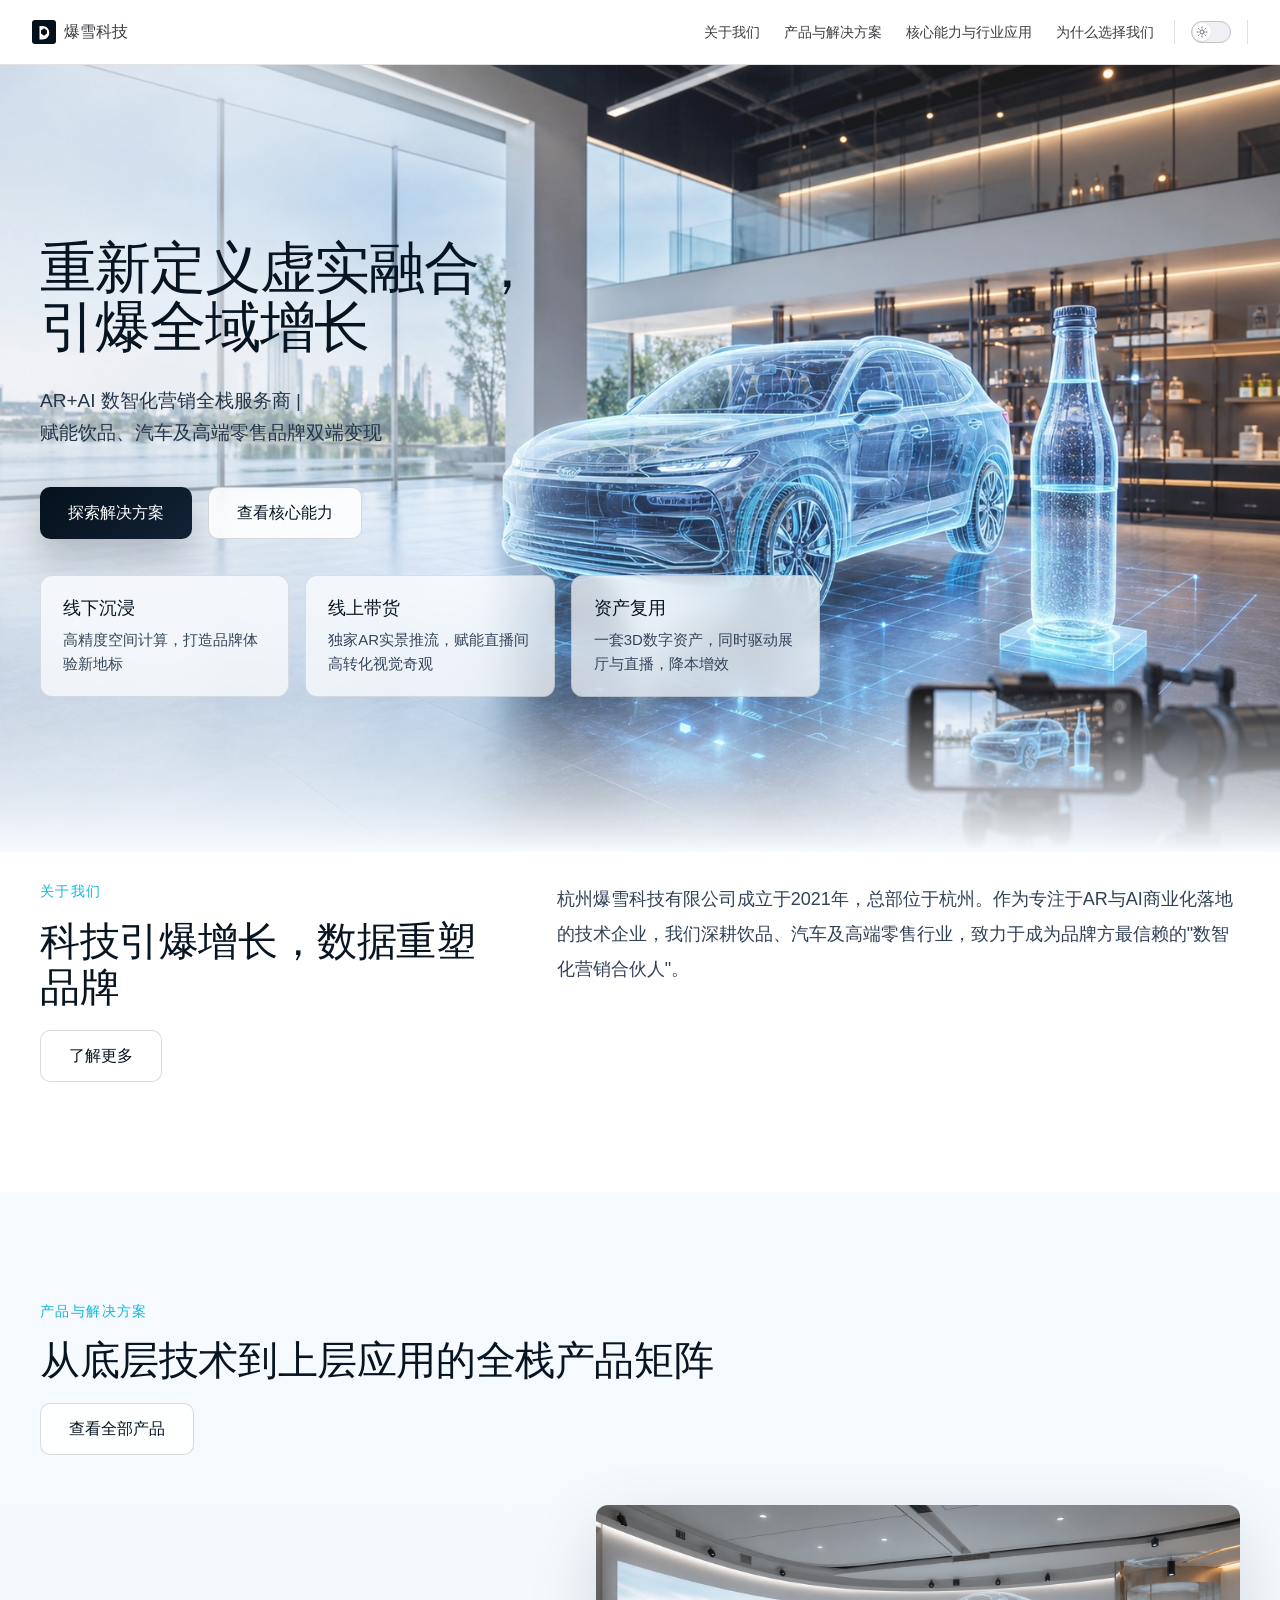
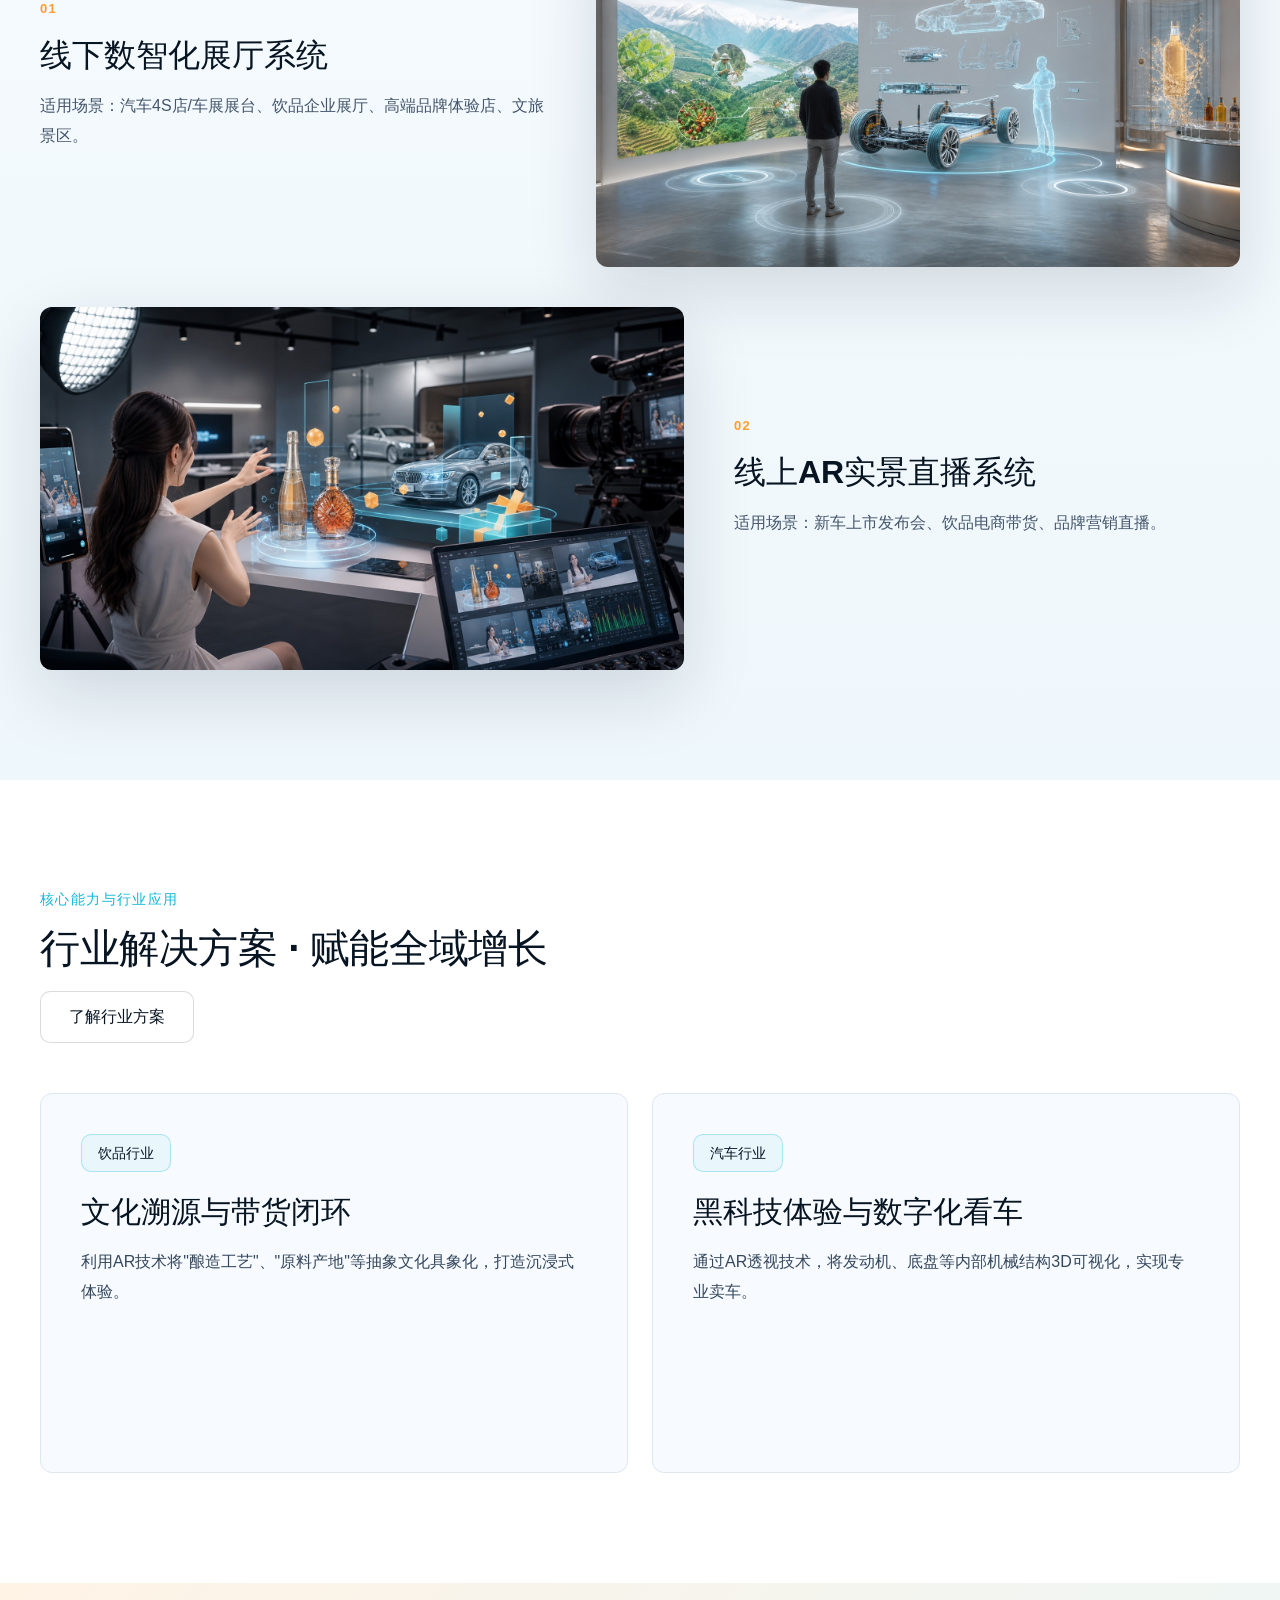
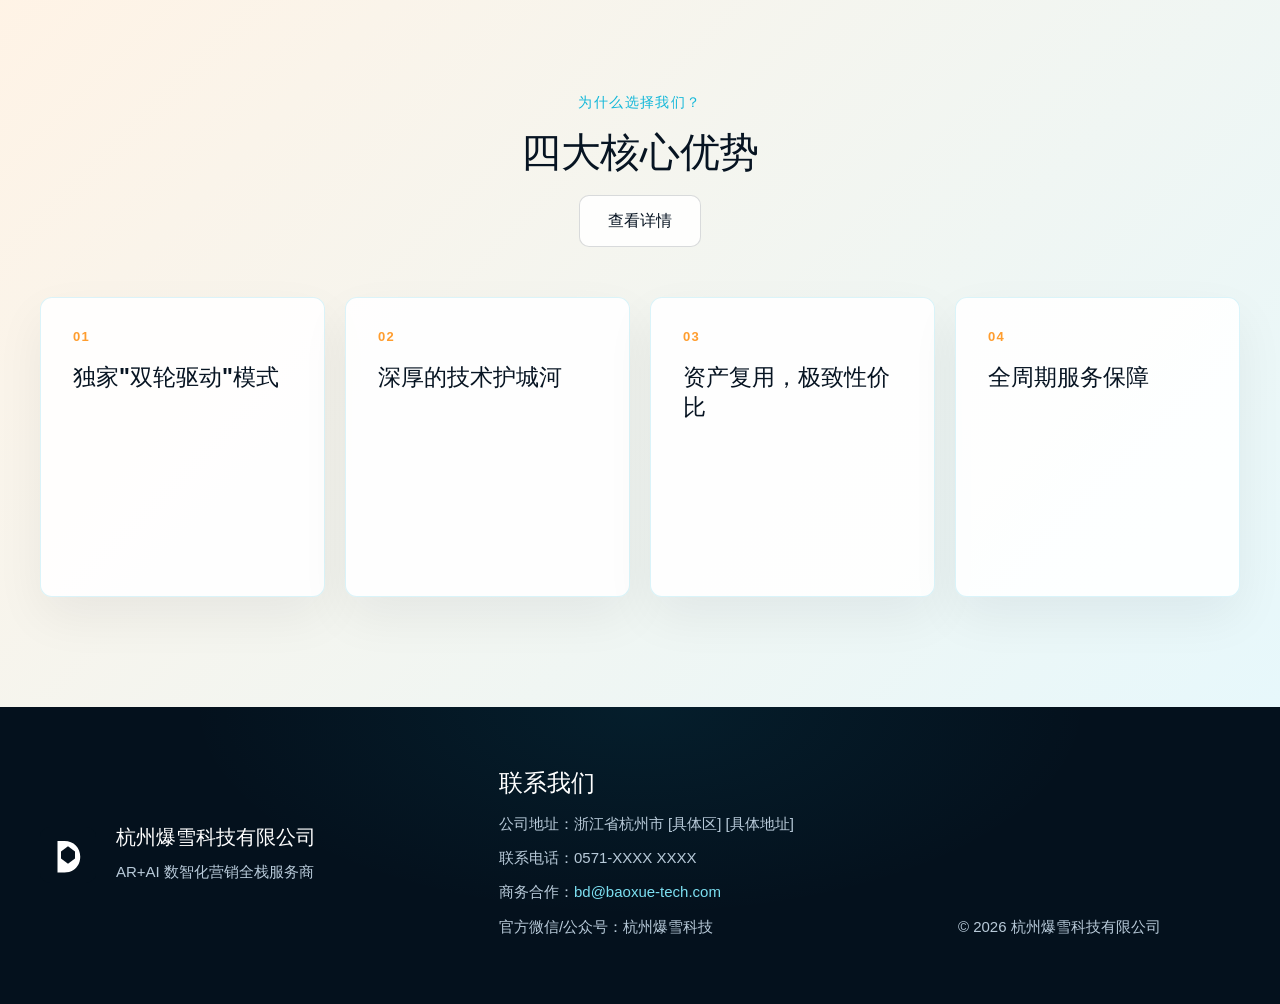
==== commit bc724954: "Updates" ====
--- a/index.html
+++ b/index.html
@@ -6,7 +6,7 @@
     <title>重新定义虚实融合，引爆全域增长 | 爆雪科技</title>
     <meta name="description" content="AR+AI 数智化营销全栈服务商，赋能饮品、汽车及高端零售品牌双端变现。">
     <meta name="generator" content="VitePress v1.6.4">
-    <link rel="preload stylesheet" href="/assets/style.B9vvHBjK.css" as="style">
+    <link rel="preload stylesheet" href="/assets/style.BGk9hjn5.css" as="style">
     <link rel="preload stylesheet" href="/vp-icons.css" as="style">
     
     <script type="module" src="/assets/app.DvPfn36y.js"></script>
@@ -23,8 +23,8 @@
     <script id="check-mac-os">document.documentElement.classList.toggle("mac",/Mac|iPhone|iPod|iPad/i.test(navigator.platform));</script>
   </head>
   <body>
-    <div id="app"><div class="Layout" data-v-5d98c3a5><!--[--><!--]--><!--[--><span tabindex="-1" data-v-0b0ada53></span><a href="#VPContent" class="VPSkipLink visually-hidden" data-v-0b0ada53>Skip to content</a><!--]--><!----><header class="VPNav" data-v-5d98c3a5 data-v-ae24b3ad><div class="VPNavBar" data-v-ae24b3ad data-v-6aa21345><div class="wrapper" data-v-6aa21345><div class="container" data-v-6aa21345><div class="title" data-v-6aa21345><div class="VPNavBarTitle" data-v-6aa21345 data-v-1168a8e4><a class="title" href="/" data-v-1168a8e4><!--[--><!--]--><!--[--><img class="VPImage logo" src="/images/logo.svg" alt data-v-8426fc1a><!--]--><span data-v-1168a8e4>爆雪科技</span><!--[--><!--]--></a></div></div><div class="content" data-v-6aa21345><div class="content-body" data-v-6aa21345><!--[--><!--]--><div class="VPNavBarSearch search" data-v-6aa21345><!----></div><nav aria-labelledby="main-nav-aria-label" class="VPNavBarMenu menu" data-v-6aa21345 data-v-dc692963><span id="main-nav-aria-label" class="visually-hidden" data-v-dc692963> Main Navigation </span><!--[--><!--[--><a class="VPLink link VPNavBarMenuLink" href="/about/" tabindex="0" data-v-dc692963 data-v-e56f3d57><!--[--><span data-v-e56f3d57>关于我们</span><!--]--></a><!--]--><!--[--><a class="VPLink link VPNavBarMenuLink" href="/solutions/" tabindex="0" data-v-dc692963 data-v-e56f3d57><!--[--><span data-v-e56f3d57>产品与解决方案</span><!--]--></a><!--]--><!--[--><a class="VPLink link VPNavBarMenuLink" href="/capabilities/" tabindex="0" data-v-dc692963 data-v-e56f3d57><!--[--><span data-v-e56f3d57>核心能力与行业应用</span><!--]--></a><!--]--><!--[--><a class="VPLink link VPNavBarMenuLink" href="/advantages/" tabindex="0" data-v-dc692963 data-v-e56f3d57><!--[--><span data-v-e56f3d57>为什么选择我们</span><!--]--></a><!--]--><!--[--><a class="VPLink link VPNavBarMenuLink" href="/contact/" tabindex="0" data-v-dc692963 data-v-e56f3d57><!--[--><span data-v-e56f3d57>联系我们</span><!--]--></a><!--]--><!--]--></nav><!----><div class="VPNavBarAppearance appearance" data-v-6aa21345 data-v-6c893767><button class="VPSwitch VPSwitchAppearance" type="button" role="switch" title aria-checked="false" data-v-6c893767 data-v-5337faa4 data-v-1d5665e3><span class="check" data-v-1d5665e3><span class="icon" data-v-1d5665e3><!--[--><span class="vpi-sun sun" data-v-5337faa4></span><span class="vpi-moon moon" data-v-5337faa4></span><!--]--></span></span></button></div><div class="VPSocialLinks VPNavBarSocialLinks social-links" data-v-6aa21345 data-v-0394ad82 data-v-7bc22406><!--[--><!--]--></div><div class="VPFlyout VPNavBarExtra extra" data-v-6aa21345 data-v-bb2aa2f0 data-v-cf11d7a2><button type="button" class="button" aria-haspopup="true" aria-expanded="false" aria-label="extra navigation" data-v-cf11d7a2><span class="vpi-more-horizontal icon" data-v-cf11d7a2></span></button><div class="menu" data-v-cf11d7a2><div class="VPMenu" data-v-cf11d7a2 data-v-b98bc113><!----><!--[--><!--[--><!----><div class="group" data-v-bb2aa2f0><div class="item appearance" data-v-bb2aa2f0><p class="label" data-v-bb2aa2f0>Appearance</p><div class="appearance-action" data-v-bb2aa2f0><button class="VPSwitch VPSwitchAppearance" type="button" role="switch" title aria-checked="false" data-v-bb2aa2f0 data-v-5337faa4 data-v-1d5665e3><span class="check" data-v-1d5665e3><span class="icon" data-v-1d5665e3><!--[--><span class="vpi-sun sun" data-v-5337faa4></span><span class="vpi-moon moon" data-v-5337faa4></span><!--]--></span></span></button></div></div></div><div class="group" data-v-bb2aa2f0><div class="item social-links" data-v-bb2aa2f0><div class="VPSocialLinks social-links-list" data-v-bb2aa2f0 data-v-7bc22406><!--[--><!--]--></div></div></div><!--]--><!--]--></div></div></div><!--[--><!--]--><button type="button" class="VPNavBarHamburger hamburger" aria-label="mobile navigation" aria-expanded="false" aria-controls="VPNavScreen" data-v-6aa21345 data-v-e5dd9c1c><span class="container" data-v-e5dd9c1c><span class="top" data-v-e5dd9c1c></span><span class="middle" data-v-e5dd9c1c></span><span class="bottom" data-v-e5dd9c1c></span></span></button></div></div></div></div><div class="divider" data-v-6aa21345><div class="divider-line" data-v-6aa21345></div></div></div><!----></header><div class="VPLocalNav empty fixed" data-v-5d98c3a5 data-v-a6f0e41e><div class="container" data-v-a6f0e41e><!----><div class="VPLocalNavOutlineDropdown" style="--vp-vh:0px;" data-v-a6f0e41e data-v-8a42e2b4><button data-v-8a42e2b4>Return to top</button><!----></div></div></div><!----><div class="VPContent" id="VPContent" data-v-5d98c3a5 data-v-1428d186><div class="VPPage" data-v-1428d186><!--[--><!--]--><div style="position:relative;"><div><main class="bx-site"><section class="hero" id="top" aria-labelledby="hero-title"><img class="hero__image" src="/images/hero-ar-showroom.jpg" alt="AR 数字展厅与实景直播融合场景"><div class="hero__inner"><div class="hero__content"><h1 id="hero-title">重新定义虚实融合，<br>引爆全域增长</h1><p class="hero__subtitle"><span>AR+AI 数智化营销全栈服务商 |</span><span>赋能饮品、汽车及高端零售品牌双端变现</span></p><div class="hero__actions" aria-label="主要行动"><a class="button button--primary" href="/solutions/">探索解决方案</a><a class="button button--ghost" href="/capabilities/">查看核心能力</a></div><ul class="value-list" aria-label="核心价值点"><li><strong>线下沉浸</strong><span>高精度空间计算，打造品牌体验新地标</span></li><li><strong>线上带货</strong><span>独家AR实景推流，赋能直播间高转化视觉奇观</span></li><li><strong>资产复用</strong><span>一套3D数字资产，同时驱动展厅与直播，降本增效</span></li></ul></div></div></section><section class="section section--white" id="about" aria-labelledby="about-title"><div class="section__inner two-column"><div><p class="section-label">关于我们</p><h2 id="about-title">科技引爆增长，数据重塑品牌</h2><a class="button button--ghost" href="/about/" style="margin-top:20px;">了解更多</a></div><div class="copy-block"><p>杭州爆雪科技有限公司成立于2021年，总部位于杭州。作为专注于AR与AI商业化落地的技术企业，我们深耕饮品、汽车及高端零售行业，致力于成为品牌方最信赖的&quot;数智化营销合伙人&quot;。</p></div></div></section><section class="section section--mist" id="solutions" aria-labelledby="solutions-title"><div class="section__inner"><div class="section-heading"><p class="section-label">产品与解决方案</p><h2 id="solutions-title">从底层技术到上层应用的全栈产品矩阵</h2><a class="button button--ghost" href="/solutions/" style="margin-top:20px;">查看全部产品</a></div><div class="solution-stack"><article class="solution-item solution-item--reverse"><div class="solution-item__media"><img src="/images/offline-showroom.jpg" alt="线下数智化展厅系统示意"></div><div class="solution-item__body"><span class="solution-index">01</span><h3>线下数智化展厅系统</h3><p class="scenario">适用场景：汽车4S店/车展展台、饮品企业展厅、高端品牌体验店、文旅景区。</p></div></article><article class="solution-item"><div class="solution-item__media"><img src="/images/live-ar-stream.jpg" alt="线上AR实景直播系统示意"></div><div class="solution-item__body"><span class="solution-index">02</span><h3>线上AR实景直播系统</h3><p class="scenario">适用场景：新车上市发布会、饮品电商带货、品牌营销直播。</p></div></article></div></div></section><section class="section section--white" id="capabilities" aria-labelledby="capabilities-title"><div class="section__inner"><div class="section-heading"><p class="section-label">核心能力与行业应用</p><h2 id="capabilities-title">行业解决方案 · 赋能全域增长</h2><a class="button button--ghost" href="/capabilities/" style="margin-top:20px;">了解行业方案</a></div><div class="industry-grid"><article><span class="industry-marker">饮品行业</span><h3>文化溯源与带货闭环</h3><p>利用AR技术将&quot;酿造工艺&quot;、&quot;原料产地&quot;等抽象文化具象化，打造沉浸式体验。</p></article><article><span class="industry-marker">汽车行业</span><h3>黑科技体验与数字化看车</h3><p>通过AR透视技术，将发动机、底盘等内部机械结构3D可视化，实现专业卖车。</p></article></div></div></section><section class="section section--accent" id="advantages" aria-labelledby="advantages-title"><div class="section__inner"><div class="section-heading section-heading--center"><p class="section-label">为什么选择我们？</p><h2 id="advantages-title">四大核心优势</h2><a class="button button--ghost" href="/advantages/" style="margin-top:20px;">查看详情</a></div><div class="advantage-grid"><article><span>01</span><h3>独家&quot;双轮驱动&quot;模式</h3></article><article><span>02</span><h3>深厚的技术护城河</h3></article><article><span>03</span><h3>资产复用，极致性价比</h3></article><article><span>04</span><h3>全周期服务保障</h3></article></div></div></section><footer class="footer" id="contact"><div class="footer__inner"><div class="footer__brand"><img class="footer-logo" src="/images/logo-full.svg" alt="爆雪科技"><div><strong>杭州爆雪科技有限公司</strong><p>AR+AI 数智化营销全栈服务商</p></div></div><div class="footer__contact"><h2>联系我们</h2><p>公司地址：浙江省杭州市 [具体区] [具体地址]</p><p>联系电话：0571-XXXX XXXX</p><p>商务合作：<a href="mailto:bd@baoxue-tech.com">bd@baoxue-tech.com</a></p><p>官方微信/公众号：杭州爆雪科技</p></div><div class="footer__copyright"><p>© 2026 杭州爆雪科技有限公司</p></div></div></footer></main></div></div><!--[--><!--]--></div></div><!----><!--[--><!--]--></div></div>
-    <script>window.__VP_HASH_MAP__=JSON.parse("{\"about_index.md\":\"BTDjehvE\",\"advantages_index.md\":\"DTwuZ3JC\",\"capabilities_index.md\":\"DvKxo0j5\",\"contact_index.md\":\"iQgSN8nn\",\"index.md\":\"Cw_OBEGE\",\"solutions_index.md\":\"YDirl_4z\"}");window.__VP_SITE_DATA__=JSON.parse("{\"lang\":\"zh-CN\",\"dir\":\"ltr\",\"title\":\"爆雪科技\",\"description\":\"AR+AI 数智化营销全栈服务商\",\"base\":\"/\",\"head\":[],\"router\":{\"prefetchLinks\":true},\"appearance\":true,\"themeConfig\":{\"logo\":\"/images/logo.svg\",\"siteTitle\":\"爆雪科技\",\"nav\":[{\"text\":\"关于我们\",\"link\":\"/about/\"},{\"text\":\"产品与解决方案\",\"link\":\"/solutions/\"},{\"text\":\"核心能力与行业应用\",\"link\":\"/capabilities/\"},{\"text\":\"为什么选择我们\",\"link\":\"/advantages/\"},{\"text\":\"联系我们\",\"link\":\"/contact/\"}],\"socialLinks\":[]},\"locales\":{},\"scrollOffset\":134,\"cleanUrls\":true}");</script>
+    <div id="app"><div class="Layout" data-v-5d98c3a5><!--[--><!--]--><!--[--><span tabindex="-1" data-v-0b0ada53></span><a href="#VPContent" class="VPSkipLink visually-hidden" data-v-0b0ada53>Skip to content</a><!--]--><!----><header class="VPNav" data-v-5d98c3a5 data-v-ae24b3ad><div class="VPNavBar" data-v-ae24b3ad data-v-6aa21345><div class="wrapper" data-v-6aa21345><div class="container" data-v-6aa21345><div class="title" data-v-6aa21345><div class="VPNavBarTitle" data-v-6aa21345 data-v-1168a8e4><a class="title" href="/" data-v-1168a8e4><!--[--><!--]--><!--[--><img class="VPImage logo" src="/images/logo.svg" alt data-v-8426fc1a><!--]--><span data-v-1168a8e4>爆雪科技</span><!--[--><!--]--></a></div></div><div class="content" data-v-6aa21345><div class="content-body" data-v-6aa21345><!--[--><!--]--><div class="VPNavBarSearch search" data-v-6aa21345><!----></div><nav aria-labelledby="main-nav-aria-label" class="VPNavBarMenu menu" data-v-6aa21345 data-v-dc692963><span id="main-nav-aria-label" class="visually-hidden" data-v-dc692963> Main Navigation </span><!--[--><!--[--><a class="VPLink link VPNavBarMenuLink" href="/about/" tabindex="0" data-v-dc692963 data-v-e56f3d57><!--[--><span data-v-e56f3d57>关于我们</span><!--]--></a><!--]--><!--[--><a class="VPLink link VPNavBarMenuLink" href="/solutions/" tabindex="0" data-v-dc692963 data-v-e56f3d57><!--[--><span data-v-e56f3d57>产品与解决方案</span><!--]--></a><!--]--><!--[--><a class="VPLink link VPNavBarMenuLink" href="/capabilities/" tabindex="0" data-v-dc692963 data-v-e56f3d57><!--[--><span data-v-e56f3d57>核心能力与行业应用</span><!--]--></a><!--]--><!--[--><a class="VPLink link VPNavBarMenuLink" href="/advantages/" tabindex="0" data-v-dc692963 data-v-e56f3d57><!--[--><span data-v-e56f3d57>为什么选择我们</span><!--]--></a><!--]--><!--]--></nav><!----><div class="VPNavBarAppearance appearance" data-v-6aa21345 data-v-6c893767><button class="VPSwitch VPSwitchAppearance" type="button" role="switch" title aria-checked="false" data-v-6c893767 data-v-5337faa4 data-v-1d5665e3><span class="check" data-v-1d5665e3><span class="icon" data-v-1d5665e3><!--[--><span class="vpi-sun sun" data-v-5337faa4></span><span class="vpi-moon moon" data-v-5337faa4></span><!--]--></span></span></button></div><div class="VPSocialLinks VPNavBarSocialLinks social-links" data-v-6aa21345 data-v-0394ad82 data-v-7bc22406><!--[--><!--]--></div><div class="VPFlyout VPNavBarExtra extra" data-v-6aa21345 data-v-bb2aa2f0 data-v-cf11d7a2><button type="button" class="button" aria-haspopup="true" aria-expanded="false" aria-label="extra navigation" data-v-cf11d7a2><span class="vpi-more-horizontal icon" data-v-cf11d7a2></span></button><div class="menu" data-v-cf11d7a2><div class="VPMenu" data-v-cf11d7a2 data-v-b98bc113><!----><!--[--><!--[--><!----><div class="group" data-v-bb2aa2f0><div class="item appearance" data-v-bb2aa2f0><p class="label" data-v-bb2aa2f0>Appearance</p><div class="appearance-action" data-v-bb2aa2f0><button class="VPSwitch VPSwitchAppearance" type="button" role="switch" title aria-checked="false" data-v-bb2aa2f0 data-v-5337faa4 data-v-1d5665e3><span class="check" data-v-1d5665e3><span class="icon" data-v-1d5665e3><!--[--><span class="vpi-sun sun" data-v-5337faa4></span><span class="vpi-moon moon" data-v-5337faa4></span><!--]--></span></span></button></div></div></div><div class="group" data-v-bb2aa2f0><div class="item social-links" data-v-bb2aa2f0><div class="VPSocialLinks social-links-list" data-v-bb2aa2f0 data-v-7bc22406><!--[--><!--]--></div></div></div><!--]--><!--]--></div></div></div><!--[--><!--]--><button type="button" class="VPNavBarHamburger hamburger" aria-label="mobile navigation" aria-expanded="false" aria-controls="VPNavScreen" data-v-6aa21345 data-v-e5dd9c1c><span class="container" data-v-e5dd9c1c><span class="top" data-v-e5dd9c1c></span><span class="middle" data-v-e5dd9c1c></span><span class="bottom" data-v-e5dd9c1c></span></span></button></div></div></div></div><div class="divider" data-v-6aa21345><div class="divider-line" data-v-6aa21345></div></div></div><!----></header><div class="VPLocalNav empty fixed" data-v-5d98c3a5 data-v-a6f0e41e><div class="container" data-v-a6f0e41e><!----><div class="VPLocalNavOutlineDropdown" style="--vp-vh:0px;" data-v-a6f0e41e data-v-8a42e2b4><button data-v-8a42e2b4>Return to top</button><!----></div></div></div><!----><div class="VPContent" id="VPContent" data-v-5d98c3a5 data-v-1428d186><div class="VPPage" data-v-1428d186><!--[--><!--]--><div style="position:relative;"><div><main class="bx-site"><section class="hero" id="top" aria-labelledby="hero-title"><img class="hero__image" src="/images/hero-ar-showroom.jpg" alt="AR 数字展厅与实景直播融合场景"><div class="hero__inner"><div class="hero__content"><h1 id="hero-title">重新定义虚实融合，<br>引爆全域增长</h1><p class="hero__subtitle"><span>AR+AI 数智化营销全栈服务商 |</span><span>赋能饮品、汽车及高端零售品牌双端变现</span></p><div class="hero__actions" aria-label="主要行动"><a class="button button--primary" href="/solutions/">探索解决方案</a><a class="button button--ghost" href="/capabilities/">查看核心能力</a></div><ul class="value-list" aria-label="核心价值点"><li><strong>线下沉浸</strong><span>高精度空间计算，打造品牌体验新地标</span></li><li><strong>线上带货</strong><span>独家AR实景推流，赋能直播间高转化视觉奇观</span></li><li><strong>资产复用</strong><span>一套3D数字资产，同时驱动展厅与直播，降本增效</span></li></ul></div></div></section><section class="section section--white" id="about" aria-labelledby="about-title"><div class="section__inner two-column"><div><p class="section-label">关于我们</p><h2 id="about-title">科技引爆增长，数据重塑品牌</h2><a class="button button--ghost" href="/about/" style="margin-top:20px;">了解更多</a></div><div class="copy-block"><p>杭州爆雪科技有限公司成立于2021年，总部位于杭州。作为专注于AR与AI商业化落地的技术企业，我们深耕饮品、汽车及高端零售行业，致力于成为品牌方最信赖的&quot;数智化营销合伙人&quot;。</p></div></div></section><section class="section section--mist" id="solutions" aria-labelledby="solutions-title"><div class="section__inner"><div class="section-heading"><p class="section-label">产品与解决方案</p><h2 id="solutions-title">从底层技术到上层应用的全栈产品矩阵</h2><a class="button button--ghost" href="/solutions/" style="margin-top:20px;">查看全部产品</a></div><div class="solution-stack"><article class="solution-item solution-item--reverse"><div class="solution-item__media"><img src="/images/offline-showroom.jpg" alt="线下数智化展厅系统示意"></div><div class="solution-item__body"><span class="solution-index">01</span><h3>线下数智化展厅系统</h3><p class="scenario">适用场景：汽车4S店/车展展台、饮品企业展厅、高端品牌体验店、文旅景区。</p></div></article><article class="solution-item"><div class="solution-item__media"><img src="/images/live-ar-stream.jpg" alt="线上AR实景直播系统示意"></div><div class="solution-item__body"><span class="solution-index">02</span><h3>线上AR实景直播系统</h3><p class="scenario">适用场景：新车上市发布会、饮品电商带货、品牌营销直播。</p></div></article></div></div></section><section class="section section--white" id="capabilities" aria-labelledby="capabilities-title"><div class="section__inner"><div class="section-heading"><p class="section-label">核心能力与行业应用</p><h2 id="capabilities-title">行业解决方案 · 赋能全域增长</h2><a class="button button--ghost" href="/capabilities/" style="margin-top:20px;">了解行业方案</a></div><div class="industry-grid"><article><span class="industry-marker">饮品行业</span><h3>文化溯源与带货闭环</h3><p>利用AR技术将&quot;酿造工艺&quot;、&quot;原料产地&quot;等抽象文化具象化，打造沉浸式体验。</p></article><article><span class="industry-marker">汽车行业</span><h3>黑科技体验与数字化看车</h3><p>通过AR透视技术，将发动机、底盘等内部机械结构3D可视化，实现专业卖车。</p></article></div></div></section><section class="section section--accent" id="advantages" aria-labelledby="advantages-title"><div class="section__inner"><div class="section-heading section-heading--center"><p class="section-label">为什么选择我们？</p><h2 id="advantages-title">四大核心优势</h2><a class="button button--ghost" href="/advantages/" style="margin-top:20px;">查看详情</a></div><div class="advantage-grid"><article><span>01</span><h3>独家&quot;双轮驱动&quot;模式</h3></article><article><span>02</span><h3>深厚的技术护城河</h3></article><article><span>03</span><h3>资产复用，极致性价比</h3></article><article><span>04</span><h3>全周期服务保障</h3></article></div></div></section><footer class="footer" id="contact"><div class="footer__inner"><div class="footer__brand"><img class="footer-logo" src="/images/logo-full.svg" alt="爆雪科技"><div><strong>杭州爆雪科技有限公司</strong><p>AR+AI 数智化营销全栈服务商</p></div></div><div class="footer__contact"><h2>联系我们</h2><p>公司地址：浙江省杭州市 [具体区] [具体地址]</p><p>联系电话：0571-XXXX XXXX</p><p>商务合作：<a href="mailto:bd@baoxue-tech.com">bd@baoxue-tech.com</a></p><p>官方微信/公众号：杭州爆雪科技</p></div><div class="footer__copyright"><p>© 2026 杭州爆雪科技有限公司</p></div></div></footer></main></div></div><!--[--><!--]--></div></div><!----><!--[--><!--]--></div></div>
+    <script>window.__VP_HASH_MAP__=JSON.parse("{\"about_index.md\":\"Bz2TaJSo\",\"advantages_index.md\":\"DTwuZ3JC\",\"capabilities_index.md\":\"DvKxo0j5\",\"index.md\":\"Cw_OBEGE\",\"solutions_index.md\":\"YDirl_4z\"}");window.__VP_SITE_DATA__=JSON.parse("{\"lang\":\"zh-CN\",\"dir\":\"ltr\",\"title\":\"爆雪科技\",\"description\":\"AR+AI 数智化营销全栈服务商\",\"base\":\"/\",\"head\":[],\"router\":{\"prefetchLinks\":true},\"appearance\":true,\"themeConfig\":{\"logo\":\"/images/logo.svg\",\"siteTitle\":\"爆雪科技\",\"nav\":[{\"text\":\"关于我们\",\"link\":\"/about/\"},{\"text\":\"产品与解决方案\",\"link\":\"/solutions/\"},{\"text\":\"核心能力与行业应用\",\"link\":\"/capabilities/\"},{\"text\":\"为什么选择我们\",\"link\":\"/advantages/\"}],\"socialLinks\":[]},\"locales\":{},\"scrollOffset\":134,\"cleanUrls\":true}");</script>
     
   </body>
 </html>
--- a/assets/style.BGk9hjn5.css
+++ b/assets/style.BGk9hjn5.css
@@ -0,0 +1 @@
+@font-face{font-family:Inter;font-style:normal;font-weight:100 900;font-display:swap;src:url(/assets/inter-roman-cyrillic-ext.BBPuwvHQ.woff2) format("woff2");unicode-range:U+0460-052F,U+1C80-1C88,U+20B4,U+2DE0-2DFF,U+A640-A69F,U+FE2E-FE2F}@font-face{font-family:Inter;font-style:normal;font-weight:100 900;font-display:swap;src:url(/assets/inter-roman-cyrillic.C5lxZ8CY.woff2) format("woff2");unicode-range:U+0301,U+0400-045F,U+0490-0491,U+04B0-04B1,U+2116}@font-face{font-family:Inter;font-style:normal;font-weight:100 900;font-display:swap;src:url(/assets/inter-roman-greek-ext.CqjqNYQ-.woff2) format("woff2");unicode-range:U+1F00-1FFF}@font-face{font-family:Inter;font-style:normal;font-weight:100 900;font-display:swap;src:url(/assets/inter-roman-greek.BBVDIX6e.woff2) format("woff2");unicode-range:U+0370-0377,U+037A-037F,U+0384-038A,U+038C,U+038E-03A1,U+03A3-03FF}@font-face{font-family:Inter;font-style:normal;font-weight:100 900;font-display:swap;src:url(/assets/inter-roman-vietnamese.BjW4sHH5.woff2) format("woff2");unicode-range:U+0102-0103,U+0110-0111,U+0128-0129,U+0168-0169,U+01A0-01A1,U+01AF-01B0,U+0300-0301,U+0303-0304,U+0308-0309,U+0323,U+0329,U+1EA0-1EF9,U+20AB}@font-face{font-family:Inter;font-style:normal;font-weight:100 900;font-display:swap;src:url(/assets/inter-roman-latin-ext.4ZJIpNVo.woff2) format("woff2");unicode-range:U+0100-02AF,U+0304,U+0308,U+0329,U+1E00-1E9F,U+1EF2-1EFF,U+2020,U+20A0-20AB,U+20AD-20C0,U+2113,U+2C60-2C7F,U+A720-A7FF}@font-face{font-family:Inter;font-style:normal;font-weight:100 900;font-display:swap;src:url(/assets/inter-roman-latin.Di8DUHzh.woff2) format("woff2");unicode-range:U+0000-00FF,U+0131,U+0152-0153,U+02BB-02BC,U+02C6,U+02DA,U+02DC,U+0304,U+0308,U+0329,U+2000-206F,U+2074,U+20AC,U+2122,U+2191,U+2193,U+2212,U+2215,U+FEFF,U+FFFD}@font-face{font-family:Inter;font-style:italic;font-weight:100 900;font-display:swap;src:url(/assets/inter-italic-cyrillic-ext.r48I6akx.woff2) format("woff2");unicode-range:U+0460-052F,U+1C80-1C88,U+20B4,U+2DE0-2DFF,U+A640-A69F,U+FE2E-FE2F}@font-face{font-family:Inter;font-style:italic;font-weight:100 900;font-display:swap;src:url(/assets/inter-italic-cyrillic.By2_1cv3.woff2) format("woff2");unicode-range:U+0301,U+0400-045F,U+0490-0491,U+04B0-04B1,U+2116}@font-face{font-family:Inter;font-style:italic;font-weight:100 900;font-display:swap;src:url(/assets/inter-italic-greek-ext.1u6EdAuj.woff2) format("woff2");unicode-range:U+1F00-1FFF}@font-face{font-family:Inter;font-style:italic;font-weight:100 900;font-display:swap;src:url(/assets/inter-italic-greek.DJ8dCoTZ.woff2) format("woff2");unicode-range:U+0370-0377,U+037A-037F,U+0384-038A,U+038C,U+038E-03A1,U+03A3-03FF}@font-face{font-family:Inter;font-style:italic;font-weight:100 900;font-display:swap;src:url(/assets/inter-italic-vietnamese.BSbpV94h.woff2) format("woff2");unicode-range:U+0102-0103,U+0110-0111,U+0128-0129,U+0168-0169,U+01A0-01A1,U+01AF-01B0,U+0300-0301,U+0303-0304,U+0308-0309,U+0323,U+0329,U+1EA0-1EF9,U+20AB}@font-face{font-family:Inter;font-style:italic;font-weight:100 900;font-display:swap;src:url(/assets/inter-italic-latin-ext.CN1xVJS-.woff2) format("woff2");unicode-range:U+0100-02AF,U+0304,U+0308,U+0329,U+1E00-1E9F,U+1EF2-1EFF,U+2020,U+20A0-20AB,U+20AD-20C0,U+2113,U+2C60-2C7F,U+A720-A7FF}@font-face{font-family:Inter;font-style:italic;font-weight:100 900;font-display:swap;src:url(/assets/inter-italic-latin.C2AdPX0b.woff2) format("woff2");unicode-range:U+0000-00FF,U+0131,U+0152-0153,U+02BB-02BC,U+02C6,U+02DA,U+02DC,U+0304,U+0308,U+0329,U+2000-206F,U+2074,U+20AC,U+2122,U+2191,U+2193,U+2212,U+2215,U+FEFF,U+FFFD}@font-face{font-family:Punctuation SC;font-weight:400;src:local("PingFang SC Regular"),local("Noto Sans CJK SC"),local("Microsoft YaHei");unicode-range:U+201C,U+201D,U+2018,U+2019,U+2E3A,U+2014,U+2013,U+2026,U+00B7,U+007E,U+002F}@font-face{font-family:Punctuation SC;font-weight:500;src:local("PingFang SC Medium"),local("Noto Sans CJK SC"),local("Microsoft YaHei");unicode-range:U+201C,U+201D,U+2018,U+2019,U+2E3A,U+2014,U+2013,U+2026,U+00B7,U+007E,U+002F}@font-face{font-family:Punctuation SC;font-weight:600;src:local("PingFang SC Semibold"),local("Noto Sans CJK SC Bold"),local("Microsoft YaHei Bold");unicode-range:U+201C,U+201D,U+2018,U+2019,U+2E3A,U+2014,U+2013,U+2026,U+00B7,U+007E,U+002F}@font-face{font-family:Punctuation SC;font-weight:700;src:local("PingFang SC Semibold"),local("Noto Sans CJK SC Bold"),local("Microsoft YaHei Bold");unicode-range:U+201C,U+201D,U+2018,U+2019,U+2E3A,U+2014,U+2013,U+2026,U+00B7,U+007E,U+002F}:root{--vp-c-white: #ffffff;--vp-c-black: #000000;--vp-c-neutral: var(--vp-c-black);--vp-c-neutral-inverse: var(--vp-c-white)}.dark{--vp-c-neutral: var(--vp-c-white);--vp-c-neutral-inverse: var(--vp-c-black)}:root{--vp-c-gray-1: #dddde3;--vp-c-gray-2: #e4e4e9;--vp-c-gray-3: #ebebef;--vp-c-gray-soft: rgba(142, 150, 170, .14);--vp-c-indigo-1: #3451b2;--vp-c-indigo-2: #3a5ccc;--vp-c-indigo-3: #5672cd;--vp-c-indigo-soft: rgba(100, 108, 255, .14);--vp-c-purple-1: #6f42c1;--vp-c-purple-2: #7e4cc9;--vp-c-purple-3: #8e5cd9;--vp-c-purple-soft: rgba(159, 122, 234, .14);--vp-c-green-1: #18794e;--vp-c-green-2: #299764;--vp-c-green-3: #30a46c;--vp-c-green-soft: rgba(16, 185, 129, .14);--vp-c-yellow-1: #915930;--vp-c-yellow-2: #946300;--vp-c-yellow-3: #9f6a00;--vp-c-yellow-soft: rgba(234, 179, 8, .14);--vp-c-red-1: #b8272c;--vp-c-red-2: #d5393e;--vp-c-red-3: #e0575b;--vp-c-red-soft: rgba(244, 63, 94, .14);--vp-c-sponsor: #db2777}.dark{--vp-c-gray-1: #515c67;--vp-c-gray-2: #414853;--vp-c-gray-3: #32363f;--vp-c-gray-soft: rgba(101, 117, 133, .16);--vp-c-indigo-1: #a8b1ff;--vp-c-indigo-2: #5c73e7;--vp-c-indigo-3: #3e63dd;--vp-c-indigo-soft: rgba(100, 108, 255, .16);--vp-c-purple-1: #c8abfa;--vp-c-purple-2: #a879e6;--vp-c-purple-3: #8e5cd9;--vp-c-purple-soft: rgba(159, 122, 234, .16);--vp-c-green-1: #3dd68c;--vp-c-green-2: #30a46c;--vp-c-green-3: #298459;--vp-c-green-soft: rgba(16, 185, 129, .16);--vp-c-yellow-1: #f9b44e;--vp-c-yellow-2: #da8b17;--vp-c-yellow-3: #a46a0a;--vp-c-yellow-soft: rgba(234, 179, 8, .16);--vp-c-red-1: #f66f81;--vp-c-red-2: #f14158;--vp-c-red-3: #b62a3c;--vp-c-red-soft: rgba(244, 63, 94, .16)}:root{--vp-c-bg: #ffffff;--vp-c-bg-alt: #f6f6f7;--vp-c-bg-elv: #ffffff;--vp-c-bg-soft: #f6f6f7}.dark{--vp-c-bg: #1b1b1f;--vp-c-bg-alt: #161618;--vp-c-bg-elv: #202127;--vp-c-bg-soft: #202127}:root{--vp-c-border: #c2c2c4;--vp-c-divider: #e2e2e3;--vp-c-gutter: #e2e2e3}.dark{--vp-c-border: #3c3f44;--vp-c-divider: #2e2e32;--vp-c-gutter: #000000}:root{--vp-c-text-1: #3c3c43;--vp-c-text-2: #67676c;--vp-c-text-3: #929295}.dark{--vp-c-text-1: #dfdfd6;--vp-c-text-2: #98989f;--vp-c-text-3: #6a6a71}:root{--vp-c-default-1: var(--vp-c-gray-1);--vp-c-default-2: var(--vp-c-gray-2);--vp-c-default-3: var(--vp-c-gray-3);--vp-c-default-soft: var(--vp-c-gray-soft);--vp-c-brand-1: var(--vp-c-indigo-1);--vp-c-brand-2: var(--vp-c-indigo-2);--vp-c-brand-3: var(--vp-c-indigo-3);--vp-c-brand-soft: var(--vp-c-indigo-soft);--vp-c-brand: var(--vp-c-brand-1);--vp-c-tip-1: var(--vp-c-brand-1);--vp-c-tip-2: var(--vp-c-brand-2);--vp-c-tip-3: var(--vp-c-brand-3);--vp-c-tip-soft: var(--vp-c-brand-soft);--vp-c-note-1: var(--vp-c-brand-1);--vp-c-note-2: var(--vp-c-brand-2);--vp-c-note-3: var(--vp-c-brand-3);--vp-c-note-soft: var(--vp-c-brand-soft);--vp-c-success-1: var(--vp-c-green-1);--vp-c-success-2: var(--vp-c-green-2);--vp-c-success-3: var(--vp-c-green-3);--vp-c-success-soft: var(--vp-c-green-soft);--vp-c-important-1: var(--vp-c-purple-1);--vp-c-important-2: var(--vp-c-purple-2);--vp-c-important-3: var(--vp-c-purple-3);--vp-c-important-soft: var(--vp-c-purple-soft);--vp-c-warning-1: var(--vp-c-yellow-1);--vp-c-warning-2: var(--vp-c-yellow-2);--vp-c-warning-3: var(--vp-c-yellow-3);--vp-c-warning-soft: var(--vp-c-yellow-soft);--vp-c-danger-1: var(--vp-c-red-1);--vp-c-danger-2: var(--vp-c-red-2);--vp-c-danger-3: var(--vp-c-red-3);--vp-c-danger-soft: var(--vp-c-red-soft);--vp-c-caution-1: var(--vp-c-red-1);--vp-c-caution-2: var(--vp-c-red-2);--vp-c-caution-3: var(--vp-c-red-3);--vp-c-caution-soft: var(--vp-c-red-soft)}:root{--vp-font-family-base: "Inter", ui-sans-serif, system-ui, sans-serif, "Apple Color Emoji", "Segoe UI Emoji", "Segoe UI Symbol", "Noto Color Emoji";--vp-font-family-mono: ui-monospace, "Menlo", "Monaco", "Consolas", "Liberation Mono", "Courier New", monospace;font-optical-sizing:auto}:root:where(:lang(zh)){--vp-font-family-base: "Punctuation SC", "Inter", ui-sans-serif, system-ui, sans-serif, "Apple Color Emoji", "Segoe UI Emoji", "Segoe UI Symbol", "Noto Color Emoji"}:root{--vp-shadow-1: 0 1px 2px rgba(0, 0, 0, .04), 0 1px 2px rgba(0, 0, 0, .06);--vp-shadow-2: 0 3px 12px rgba(0, 0, 0, .07), 0 1px 4px rgba(0, 0, 0, .07);--vp-shadow-3: 0 12px 32px rgba(0, 0, 0, .1), 0 2px 6px rgba(0, 0, 0, .08);--vp-shadow-4: 0 14px 44px rgba(0, 0, 0, .12), 0 3px 9px rgba(0, 0, 0, .12);--vp-shadow-5: 0 18px 56px rgba(0, 0, 0, .16), 0 4px 12px rgba(0, 0, 0, .16)}:root{--vp-z-index-footer: 10;--vp-z-index-local-nav: 20;--vp-z-index-nav: 30;--vp-z-index-layout-top: 40;--vp-z-index-backdrop: 50;--vp-z-index-sidebar: 60}@media (min-width: 960px){:root{--vp-z-index-sidebar: 25}}:root{--vp-layout-max-width: 1440px}:root{--vp-header-anchor-symbol: "#"}:root{--vp-code-line-height: 1.7;--vp-code-font-size: .875em;--vp-code-color: var(--vp-c-brand-1);--vp-code-link-color: var(--vp-c-brand-1);--vp-code-link-hover-color: var(--vp-c-brand-2);--vp-code-bg: var(--vp-c-default-soft);--vp-code-block-color: var(--vp-c-text-2);--vp-code-block-bg: var(--vp-c-bg-alt);--vp-code-block-divider-color: var(--vp-c-gutter);--vp-code-lang-color: var(--vp-c-text-3);--vp-code-line-highlight-color: var(--vp-c-default-soft);--vp-code-line-number-color: var(--vp-c-text-3);--vp-code-line-diff-add-color: var(--vp-c-success-soft);--vp-code-line-diff-add-symbol-color: var(--vp-c-success-1);--vp-code-line-diff-remove-color: var(--vp-c-danger-soft);--vp-code-line-diff-remove-symbol-color: var(--vp-c-danger-1);--vp-code-line-warning-color: var(--vp-c-warning-soft);--vp-code-line-error-color: var(--vp-c-danger-soft);--vp-code-copy-code-border-color: var(--vp-c-divider);--vp-code-copy-code-bg: var(--vp-c-bg-soft);--vp-code-copy-code-hover-border-color: var(--vp-c-divider);--vp-code-copy-code-hover-bg: var(--vp-c-bg);--vp-code-copy-code-active-text: var(--vp-c-text-2);--vp-code-copy-copied-text-content: "Copied";--vp-code-tab-divider: var(--vp-code-block-divider-color);--vp-code-tab-text-color: var(--vp-c-text-2);--vp-code-tab-bg: var(--vp-code-block-bg);--vp-code-tab-hover-text-color: var(--vp-c-text-1);--vp-code-tab-active-text-color: var(--vp-c-text-1);--vp-code-tab-active-bar-color: var(--vp-c-brand-1)}:lang(es),:lang(pt){--vp-code-copy-copied-text-content: "Copiado"}:lang(fa){--vp-code-copy-copied-text-content: "کپی شد"}:lang(ko){--vp-code-copy-copied-text-content: "복사됨"}:lang(ru){--vp-code-copy-copied-text-content: "Скопировано"}:lang(zh){--vp-code-copy-copied-text-content: "已复制"}:root{--vp-button-brand-border: transparent;--vp-button-brand-text: var(--vp-c-white);--vp-button-brand-bg: var(--vp-c-brand-3);--vp-button-brand-hover-border: transparent;--vp-button-brand-hover-text: var(--vp-c-white);--vp-button-brand-hover-bg: var(--vp-c-brand-2);--vp-button-brand-active-border: transparent;--vp-button-brand-active-text: var(--vp-c-white);--vp-button-brand-active-bg: var(--vp-c-brand-1);--vp-button-alt-border: transparent;--vp-button-alt-text: var(--vp-c-text-1);--vp-button-alt-bg: var(--vp-c-default-3);--vp-button-alt-hover-border: transparent;--vp-button-alt-hover-text: var(--vp-c-text-1);--vp-button-alt-hover-bg: var(--vp-c-default-2);--vp-button-alt-active-border: transparent;--vp-button-alt-active-text: var(--vp-c-text-1);--vp-button-alt-active-bg: var(--vp-c-default-1);--vp-button-sponsor-border: var(--vp-c-text-2);--vp-button-sponsor-text: var(--vp-c-text-2);--vp-button-sponsor-bg: transparent;--vp-button-sponsor-hover-border: var(--vp-c-sponsor);--vp-button-sponsor-hover-text: var(--vp-c-sponsor);--vp-button-sponsor-hover-bg: transparent;--vp-button-sponsor-active-border: var(--vp-c-sponsor);--vp-button-sponsor-active-text: var(--vp-c-sponsor);--vp-button-sponsor-active-bg: transparent}:root{--vp-custom-block-font-size: 14px;--vp-custom-block-code-font-size: 13px;--vp-custom-block-info-border: transparent;--vp-custom-block-info-text: var(--vp-c-text-1);--vp-custom-block-info-bg: var(--vp-c-default-soft);--vp-custom-block-info-code-bg: var(--vp-c-default-soft);--vp-custom-block-note-border: transparent;--vp-custom-block-note-text: var(--vp-c-text-1);--vp-custom-block-note-bg: var(--vp-c-default-soft);--vp-custom-block-note-code-bg: var(--vp-c-default-soft);--vp-custom-block-tip-border: transparent;--vp-custom-block-tip-text: var(--vp-c-text-1);--vp-custom-block-tip-bg: var(--vp-c-tip-soft);--vp-custom-block-tip-code-bg: var(--vp-c-tip-soft);--vp-custom-block-important-border: transparent;--vp-custom-block-important-text: var(--vp-c-text-1);--vp-custom-block-important-bg: var(--vp-c-important-soft);--vp-custom-block-important-code-bg: var(--vp-c-important-soft);--vp-custom-block-warning-border: transparent;--vp-custom-block-warning-text: var(--vp-c-text-1);--vp-custom-block-warning-bg: var(--vp-c-warning-soft);--vp-custom-block-warning-code-bg: var(--vp-c-warning-soft);--vp-custom-block-danger-border: transparent;--vp-custom-block-danger-text: var(--vp-c-text-1);--vp-custom-block-danger-bg: var(--vp-c-danger-soft);--vp-custom-block-danger-code-bg: var(--vp-c-danger-soft);--vp-custom-block-caution-border: transparent;--vp-custom-block-caution-text: var(--vp-c-text-1);--vp-custom-block-caution-bg: var(--vp-c-caution-soft);--vp-custom-block-caution-code-bg: var(--vp-c-caution-soft);--vp-custom-block-details-border: var(--vp-custom-block-info-border);--vp-custom-block-details-text: var(--vp-custom-block-info-text);--vp-custom-block-details-bg: var(--vp-custom-block-info-bg);--vp-custom-block-details-code-bg: var(--vp-custom-block-info-code-bg)}:root{--vp-input-border-color: var(--vp-c-border);--vp-input-bg-color: var(--vp-c-bg-alt);--vp-input-switch-bg-color: var(--vp-c-default-soft)}:root{--vp-nav-height: 64px;--vp-nav-bg-color: var(--vp-c-bg);--vp-nav-screen-bg-color: var(--vp-c-bg);--vp-nav-logo-height: 24px}.hide-nav{--vp-nav-height: 0px}.hide-nav .VPSidebar{--vp-nav-height: 22px}:root{--vp-local-nav-bg-color: var(--vp-c-bg)}:root{--vp-sidebar-width: 272px;--vp-sidebar-bg-color: var(--vp-c-bg-alt)}:root{--vp-backdrop-bg-color: rgba(0, 0, 0, .6)}:root{--vp-home-hero-name-color: var(--vp-c-brand-1);--vp-home-hero-name-background: transparent;--vp-home-hero-image-background-image: none;--vp-home-hero-image-filter: none}:root{--vp-badge-info-border: transparent;--vp-badge-info-text: var(--vp-c-text-2);--vp-badge-info-bg: var(--vp-c-default-soft);--vp-badge-tip-border: transparent;--vp-badge-tip-text: var(--vp-c-tip-1);--vp-badge-tip-bg: var(--vp-c-tip-soft);--vp-badge-warning-border: transparent;--vp-badge-warning-text: var(--vp-c-warning-1);--vp-badge-warning-bg: var(--vp-c-warning-soft);--vp-badge-danger-border: transparent;--vp-badge-danger-text: var(--vp-c-danger-1);--vp-badge-danger-bg: var(--vp-c-danger-soft)}:root{--vp-carbon-ads-text-color: var(--vp-c-text-1);--vp-carbon-ads-poweredby-color: var(--vp-c-text-2);--vp-carbon-ads-bg-color: var(--vp-c-bg-soft);--vp-carbon-ads-hover-text-color: var(--vp-c-brand-1);--vp-carbon-ads-hover-poweredby-color: var(--vp-c-text-1)}:root{--vp-local-search-bg: var(--vp-c-bg);--vp-local-search-result-bg: var(--vp-c-bg);--vp-local-search-result-border: var(--vp-c-divider);--vp-local-search-result-selected-bg: var(--vp-c-bg);--vp-local-search-result-selected-border: var(--vp-c-brand-1);--vp-local-search-highlight-bg: var(--vp-c-brand-1);--vp-local-search-highlight-text: var(--vp-c-neutral-inverse)}@media (prefers-reduced-motion: reduce){*,:before,:after{animation-delay:-1ms!important;animation-duration:1ms!important;animation-iteration-count:1!important;background-attachment:initial!important;scroll-behavior:auto!important;transition-duration:0s!important;transition-delay:0s!important}}*,:before,:after{box-sizing:border-box}html{line-height:1.4;font-size:16px;-webkit-text-size-adjust:100%}html.dark{color-scheme:dark}body{margin:0;width:100%;min-width:320px;min-height:100vh;line-height:24px;font-family:var(--vp-font-family-base);font-size:16px;font-weight:400;color:var(--vp-c-text-1);background-color:var(--vp-c-bg);font-synthesis:style;text-rendering:optimizeLegibility;-webkit-font-smoothing:antialiased;-moz-osx-font-smoothing:grayscale}main{display:block}h1,h2,h3,h4,h5,h6{margin:0;line-height:24px;font-size:16px;font-weight:400}p{margin:0}strong,b{font-weight:600}a,area,button,[role=button],input,label,select,summary,textarea{touch-action:manipulation}a{color:inherit;text-decoration:inherit}ol,ul{list-style:none;margin:0;padding:0}blockquote{margin:0}pre,code,kbd,samp{font-family:var(--vp-font-family-mono)}img,svg,video,canvas,audio,iframe,embed,object{display:block}figure{margin:0}img,video{max-width:100%;height:auto}button,input,optgroup,select,textarea{border:0;padding:0;line-height:inherit;color:inherit}button{padding:0;font-family:inherit;background-color:transparent;background-image:none}button:enabled,[role=button]:enabled{cursor:pointer}button:focus,button:focus-visible{outline:1px dotted;outline:4px auto -webkit-focus-ring-color}button:focus:not(:focus-visible){outline:none!important}input:focus,textarea:focus,select:focus{outline:none}table{border-collapse:collapse}input{background-color:transparent}input:-ms-input-placeholder,textarea:-ms-input-placeholder{color:var(--vp-c-text-3)}input::-ms-input-placeholder,textarea::-ms-input-placeholder{color:var(--vp-c-text-3)}input::placeholder,textarea::placeholder{color:var(--vp-c-text-3)}input::-webkit-outer-spin-button,input::-webkit-inner-spin-button{-webkit-appearance:none;margin:0}input[type=number]{-moz-appearance:textfield}textarea{resize:vertical}select{-webkit-appearance:none}fieldset{margin:0;padding:0}h1,h2,h3,h4,h5,h6,li,p{overflow-wrap:break-word}vite-error-overlay{z-index:9999}mjx-container{overflow-x:auto}mjx-container>svg{display:inline-block;margin:auto}[class^=vpi-],[class*=" vpi-"],.vp-icon{width:1em;height:1em}[class^=vpi-].bg,[class*=" vpi-"].bg,.vp-icon.bg{background-size:100% 100%;background-color:transparent}[class^=vpi-]:not(.bg),[class*=" vpi-"]:not(.bg),.vp-icon:not(.bg){-webkit-mask:var(--icon) no-repeat;mask:var(--icon) no-repeat;-webkit-mask-size:100% 100%;mask-size:100% 100%;background-color:currentColor;color:inherit}.vpi-align-left{--icon: url("data:image/svg+xml,%3Csvg xmlns='http://www.w3.org/2000/svg' fill='none' stroke='currentColor' stroke-linecap='round' stroke-linejoin='round' stroke-width='2' viewBox='0 0 24 24'%3E%3Cpath d='M21 6H3M15 12H3M17 18H3'/%3E%3C/svg%3E")}.vpi-arrow-right,.vpi-arrow-down,.vpi-arrow-left,.vpi-arrow-up{--icon: url("data:image/svg+xml,%3Csvg xmlns='http://www.w3.org/2000/svg' fill='none' stroke='currentColor' stroke-linecap='round' stroke-linejoin='round' stroke-width='2' viewBox='0 0 24 24'%3E%3Cpath d='M5 12h14M12 5l7 7-7 7'/%3E%3C/svg%3E")}.vpi-chevron-right,.vpi-chevron-down,.vpi-chevron-left,.vpi-chevron-up{--icon: url("data:image/svg+xml,%3Csvg xmlns='http://www.w3.org/2000/svg' fill='none' stroke='currentColor' stroke-linecap='round' stroke-linejoin='round' stroke-width='2' viewBox='0 0 24 24'%3E%3Cpath d='m9 18 6-6-6-6'/%3E%3C/svg%3E")}.vpi-chevron-down,.vpi-arrow-down{transform:rotate(90deg)}.vpi-chevron-left,.vpi-arrow-left{transform:rotate(180deg)}.vpi-chevron-up,.vpi-arrow-up{transform:rotate(-90deg)}.vpi-square-pen{--icon: url("data:image/svg+xml,%3Csvg xmlns='http://www.w3.org/2000/svg' fill='none' stroke='currentColor' stroke-linecap='round' stroke-linejoin='round' stroke-width='2' viewBox='0 0 24 24'%3E%3Cpath d='M12 3H5a2 2 0 0 0-2 2v14a2 2 0 0 0 2 2h14a2 2 0 0 0 2-2v-7'/%3E%3Cpath d='M18.375 2.625a2.121 2.121 0 1 1 3 3L12 15l-4 1 1-4Z'/%3E%3C/svg%3E")}.vpi-plus{--icon: url("data:image/svg+xml,%3Csvg xmlns='http://www.w3.org/2000/svg' fill='none' stroke='currentColor' stroke-linecap='round' stroke-linejoin='round' stroke-width='2' viewBox='0 0 24 24'%3E%3Cpath d='M5 12h14M12 5v14'/%3E%3C/svg%3E")}.vpi-sun{--icon: url("data:image/svg+xml,%3Csvg xmlns='http://www.w3.org/2000/svg' fill='none' stroke='currentColor' stroke-linecap='round' stroke-linejoin='round' stroke-width='2' viewBox='0 0 24 24'%3E%3Ccircle cx='12' cy='12' r='4'/%3E%3Cpath d='M12 2v2M12 20v2M4.93 4.93l1.41 1.41M17.66 17.66l1.41 1.41M2 12h2M20 12h2M6.34 17.66l-1.41 1.41M19.07 4.93l-1.41 1.41'/%3E%3C/svg%3E")}.vpi-moon{--icon: url("data:image/svg+xml,%3Csvg xmlns='http://www.w3.org/2000/svg' fill='none' stroke='currentColor' stroke-linecap='round' stroke-linejoin='round' stroke-width='2' viewBox='0 0 24 24'%3E%3Cpath d='M12 3a6 6 0 0 0 9 9 9 9 0 1 1-9-9Z'/%3E%3C/svg%3E")}.vpi-more-horizontal{--icon: url("data:image/svg+xml,%3Csvg xmlns='http://www.w3.org/2000/svg' fill='none' stroke='currentColor' stroke-linecap='round' stroke-linejoin='round' stroke-width='2' viewBox='0 0 24 24'%3E%3Ccircle cx='12' cy='12' r='1'/%3E%3Ccircle cx='19' cy='12' r='1'/%3E%3Ccircle cx='5' cy='12' r='1'/%3E%3C/svg%3E")}.vpi-languages{--icon: url("data:image/svg+xml,%3Csvg xmlns='http://www.w3.org/2000/svg' fill='none' stroke='currentColor' stroke-linecap='round' stroke-linejoin='round' stroke-width='2' viewBox='0 0 24 24'%3E%3Cpath d='m5 8 6 6M4 14l6-6 2-3M2 5h12M7 2h1M22 22l-5-10-5 10M14 18h6'/%3E%3C/svg%3E")}.vpi-heart{--icon: url("data:image/svg+xml,%3Csvg xmlns='http://www.w3.org/2000/svg' fill='none' stroke='currentColor' stroke-linecap='round' stroke-linejoin='round' stroke-width='2' viewBox='0 0 24 24'%3E%3Cpath d='M19 14c1.49-1.46 3-3.21 3-5.5A5.5 5.5 0 0 0 16.5 3c-1.76 0-3 .5-4.5 2-1.5-1.5-2.74-2-4.5-2A5.5 5.5 0 0 0 2 8.5c0 2.3 1.5 4.05 3 5.5l7 7Z'/%3E%3C/svg%3E")}.vpi-search{--icon: url("data:image/svg+xml,%3Csvg xmlns='http://www.w3.org/2000/svg' fill='none' stroke='currentColor' stroke-linecap='round' stroke-linejoin='round' stroke-width='2' viewBox='0 0 24 24'%3E%3Ccircle cx='11' cy='11' r='8'/%3E%3Cpath d='m21 21-4.3-4.3'/%3E%3C/svg%3E")}.vpi-layout-list{--icon: url("data:image/svg+xml,%3Csvg xmlns='http://www.w3.org/2000/svg' fill='none' stroke='currentColor' stroke-linecap='round' stroke-linejoin='round' stroke-width='2' viewBox='0 0 24 24'%3E%3Crect width='7' height='7' x='3' y='3' rx='1'/%3E%3Crect width='7' height='7' x='3' y='14' rx='1'/%3E%3Cpath d='M14 4h7M14 9h7M14 15h7M14 20h7'/%3E%3C/svg%3E")}.vpi-delete{--icon: url("data:image/svg+xml,%3Csvg xmlns='http://www.w3.org/2000/svg' fill='none' stroke='currentColor' stroke-linecap='round' stroke-linejoin='round' stroke-width='2' viewBox='0 0 24 24'%3E%3Cpath d='M20 5H9l-7 7 7 7h11a2 2 0 0 0 2-2V7a2 2 0 0 0-2-2ZM18 9l-6 6M12 9l6 6'/%3E%3C/svg%3E")}.vpi-corner-down-left{--icon: url("data:image/svg+xml,%3Csvg xmlns='http://www.w3.org/2000/svg' fill='none' stroke='currentColor' stroke-linecap='round' stroke-linejoin='round' stroke-width='2' viewBox='0 0 24 24'%3E%3Cpath d='m9 10-5 5 5 5'/%3E%3Cpath d='M20 4v7a4 4 0 0 1-4 4H4'/%3E%3C/svg%3E")}:root{--vp-icon-copy: url("data:image/svg+xml,%3Csvg xmlns='http://www.w3.org/2000/svg' fill='none' stroke='rgba(128,128,128,1)' stroke-linecap='round' stroke-linejoin='round' stroke-width='2' viewBox='0 0 24 24'%3E%3Crect width='8' height='4' x='8' y='2' rx='1' ry='1'/%3E%3Cpath d='M16 4h2a2 2 0 0 1 2 2v14a2 2 0 0 1-2 2H6a2 2 0 0 1-2-2V6a2 2 0 0 1 2-2h2'/%3E%3C/svg%3E");--vp-icon-copied: url("data:image/svg+xml,%3Csvg xmlns='http://www.w3.org/2000/svg' fill='none' stroke='rgba(128,128,128,1)' stroke-linecap='round' stroke-linejoin='round' stroke-width='2' viewBox='0 0 24 24'%3E%3Crect width='8' height='4' x='8' y='2' rx='1' ry='1'/%3E%3Cpath d='M16 4h2a2 2 0 0 1 2 2v14a2 2 0 0 1-2 2H6a2 2 0 0 1-2-2V6a2 2 0 0 1 2-2h2'/%3E%3Cpath d='m9 14 2 2 4-4'/%3E%3C/svg%3E")}.visually-hidden{position:absolute;width:1px;height:1px;white-space:nowrap;clip:rect(0 0 0 0);clip-path:inset(50%);overflow:hidden}.custom-block{border:1px solid transparent;border-radius:8px;padding:16px 16px 8px;line-height:24px;font-size:var(--vp-custom-block-font-size);color:var(--vp-c-text-2)}.custom-block.info{border-color:var(--vp-custom-block-info-border);color:var(--vp-custom-block-info-text);background-color:var(--vp-custom-block-info-bg)}.custom-block.info a,.custom-block.info code{color:var(--vp-c-brand-1)}.custom-block.info a:hover,.custom-block.info a:hover>code{color:var(--vp-c-brand-2)}.custom-block.info code{background-color:var(--vp-custom-block-info-code-bg)}.custom-block.note{border-color:var(--vp-custom-block-note-border);color:var(--vp-custom-block-note-text);background-color:var(--vp-custom-block-note-bg)}.custom-block.note a,.custom-block.note code{color:var(--vp-c-brand-1)}.custom-block.note a:hover,.custom-block.note a:hover>code{color:var(--vp-c-brand-2)}.custom-block.note code{background-color:var(--vp-custom-block-note-code-bg)}.custom-block.tip{border-color:var(--vp-custom-block-tip-border);color:var(--vp-custom-block-tip-text);background-color:var(--vp-custom-block-tip-bg)}.custom-block.tip a,.custom-block.tip code{color:var(--vp-c-tip-1)}.custom-block.tip a:hover,.custom-block.tip a:hover>code{color:var(--vp-c-tip-2)}.custom-block.tip code{background-color:var(--vp-custom-block-tip-code-bg)}.custom-block.important{border-color:var(--vp-custom-block-important-border);color:var(--vp-custom-block-important-text);background-color:var(--vp-custom-block-important-bg)}.custom-block.important a,.custom-block.important code{color:var(--vp-c-important-1)}.custom-block.important a:hover,.custom-block.important a:hover>code{color:var(--vp-c-important-2)}.custom-block.important code{background-color:var(--vp-custom-block-important-code-bg)}.custom-block.warning{border-color:var(--vp-custom-block-warning-border);color:var(--vp-custom-block-warning-text);background-color:var(--vp-custom-block-warning-bg)}.custom-block.warning a,.custom-block.warning code{color:var(--vp-c-warning-1)}.custom-block.warning a:hover,.custom-block.warning a:hover>code{color:var(--vp-c-warning-2)}.custom-block.warning code{background-color:var(--vp-custom-block-warning-code-bg)}.custom-block.danger{border-color:var(--vp-custom-block-danger-border);color:var(--vp-custom-block-danger-text);background-color:var(--vp-custom-block-danger-bg)}.custom-block.danger a,.custom-block.danger code{color:var(--vp-c-danger-1)}.custom-block.danger a:hover,.custom-block.danger a:hover>code{color:var(--vp-c-danger-2)}.custom-block.danger code{background-color:var(--vp-custom-block-danger-code-bg)}.custom-block.caution{border-color:var(--vp-custom-block-caution-border);color:var(--vp-custom-block-caution-text);background-color:var(--vp-custom-block-caution-bg)}.custom-block.caution a,.custom-block.caution code{color:var(--vp-c-caution-1)}.custom-block.caution a:hover,.custom-block.caution a:hover>code{color:var(--vp-c-caution-2)}.custom-block.caution code{background-color:var(--vp-custom-block-caution-code-bg)}.custom-block.details{border-color:var(--vp-custom-block-details-border);color:var(--vp-custom-block-details-text);background-color:var(--vp-custom-block-details-bg)}.custom-block.details a{color:var(--vp-c-brand-1)}.custom-block.details a:hover,.custom-block.details a:hover>code{color:var(--vp-c-brand-2)}.custom-block.details code{background-color:var(--vp-custom-block-details-code-bg)}.custom-block-title{font-weight:600}.custom-block p+p{margin:8px 0}.custom-block.details summary{margin:0 0 8px;font-weight:700;cursor:pointer;-webkit-user-select:none;user-select:none}.custom-block.details summary+p{margin:8px 0}.custom-block a{color:inherit;font-weight:600;text-decoration:underline;text-underline-offset:2px;transition:opacity .25s}.custom-block a:hover{opacity:.75}.custom-block code{font-size:var(--vp-custom-block-code-font-size)}.custom-block.custom-block th,.custom-block.custom-block blockquote>p{font-size:var(--vp-custom-block-font-size);color:inherit}.dark .vp-code span{color:var(--shiki-dark, inherit)}html:not(.dark) .vp-code span{color:var(--shiki-light, inherit)}.vp-code-group{margin-top:16px}.vp-code-group .tabs{position:relative;display:flex;margin-right:-24px;margin-left:-24px;padding:0 12px;background-color:var(--vp-code-tab-bg);overflow-x:auto;overflow-y:hidden;box-shadow:inset 0 -1px var(--vp-code-tab-divider)}@media (min-width: 640px){.vp-code-group .tabs{margin-right:0;margin-left:0;border-radius:8px 8px 0 0}}.vp-code-group .tabs input{position:fixed;opacity:0;pointer-events:none}.vp-code-group .tabs label{position:relative;display:inline-block;border-bottom:1px solid transparent;padding:0 12px;line-height:48px;font-size:14px;font-weight:500;color:var(--vp-code-tab-text-color);white-space:nowrap;cursor:pointer;transition:color .25s}.vp-code-group .tabs label:after{position:absolute;right:8px;bottom:-1px;left:8px;z-index:1;height:2px;border-radius:2px;content:"";background-color:transparent;transition:background-color .25s}.vp-code-group label:hover{color:var(--vp-code-tab-hover-text-color)}.vp-code-group input:checked+label{color:var(--vp-code-tab-active-text-color)}.vp-code-group input:checked+label:after{background-color:var(--vp-code-tab-active-bar-color)}.vp-code-group div[class*=language-],.vp-block{display:none;margin-top:0!important;border-top-left-radius:0!important;border-top-right-radius:0!important}.vp-code-group div[class*=language-].active,.vp-block.active{display:block}.vp-block{padding:20px 24px}.vp-doc h1,.vp-doc h2,.vp-doc h3,.vp-doc h4,.vp-doc h5,.vp-doc h6{position:relative;font-weight:600;outline:none}.vp-doc h1{letter-spacing:-.02em;line-height:40px;font-size:28px}.vp-doc h2{margin:48px 0 16px;border-top:1px solid var(--vp-c-divider);padding-top:24px;letter-spacing:-.02em;line-height:32px;font-size:24px}.vp-doc h3{margin:32px 0 0;letter-spacing:-.01em;line-height:28px;font-size:20px}.vp-doc h4{margin:24px 0 0;letter-spacing:-.01em;line-height:24px;font-size:18px}.vp-doc .header-anchor{position:absolute;top:0;left:0;margin-left:-.87em;font-weight:500;-webkit-user-select:none;user-select:none;opacity:0;text-decoration:none;transition:color .25s,opacity .25s}.vp-doc .header-anchor:before{content:var(--vp-header-anchor-symbol)}.vp-doc h1:hover .header-anchor,.vp-doc h1 .header-anchor:focus,.vp-doc h2:hover .header-anchor,.vp-doc h2 .header-anchor:focus,.vp-doc h3:hover .header-anchor,.vp-doc h3 .header-anchor:focus,.vp-doc h4:hover .header-anchor,.vp-doc h4 .header-anchor:focus,.vp-doc h5:hover .header-anchor,.vp-doc h5 .header-anchor:focus,.vp-doc h6:hover .header-anchor,.vp-doc h6 .header-anchor:focus{opacity:1}@media (min-width: 768px){.vp-doc h1{letter-spacing:-.02em;line-height:40px;font-size:32px}}.vp-doc h2 .header-anchor{top:24px}.vp-doc p,.vp-doc summary{margin:16px 0}.vp-doc p{line-height:28px}.vp-doc blockquote{margin:16px 0;border-left:2px solid var(--vp-c-divider);padding-left:16px;transition:border-color .5s;color:var(--vp-c-text-2)}.vp-doc blockquote>p{margin:0;font-size:16px;transition:color .5s}.vp-doc a{font-weight:500;color:var(--vp-c-brand-1);text-decoration:underline;text-underline-offset:2px;transition:color .25s,opacity .25s}.vp-doc a:hover{color:var(--vp-c-brand-2)}.vp-doc strong{font-weight:600}.vp-doc ul,.vp-doc ol{padding-left:1.25rem;margin:16px 0}.vp-doc ul{list-style:disc}.vp-doc ol{list-style:decimal}.vp-doc li+li{margin-top:8px}.vp-doc li>ol,.vp-doc li>ul{margin:8px 0 0}.vp-doc table{display:block;border-collapse:collapse;margin:20px 0;overflow-x:auto}.vp-doc tr{background-color:var(--vp-c-bg);border-top:1px solid var(--vp-c-divider);transition:background-color .5s}.vp-doc tr:nth-child(2n){background-color:var(--vp-c-bg-soft)}.vp-doc th,.vp-doc td{border:1px solid var(--vp-c-divider);padding:8px 16px}.vp-doc th{text-align:left;font-size:14px;font-weight:600;color:var(--vp-c-text-2);background-color:var(--vp-c-bg-soft)}.vp-doc td{font-size:14px}.vp-doc hr{margin:16px 0;border:none;border-top:1px solid var(--vp-c-divider)}.vp-doc .custom-block{margin:16px 0}.vp-doc .custom-block p{margin:8px 0;line-height:24px}.vp-doc .custom-block p:first-child{margin:0}.vp-doc .custom-block div[class*=language-]{margin:8px 0;border-radius:8px}.vp-doc .custom-block div[class*=language-] code{font-weight:400;background-color:transparent}.vp-doc .custom-block .vp-code-group .tabs{margin:0;border-radius:8px 8px 0 0}.vp-doc :not(pre,h1,h2,h3,h4,h5,h6)>code{font-size:var(--vp-code-font-size);color:var(--vp-code-color)}.vp-doc :not(pre)>code{border-radius:4px;padding:3px 6px;background-color:var(--vp-code-bg);transition:color .25s,background-color .5s}.vp-doc a>code{color:var(--vp-code-link-color)}.vp-doc a:hover>code{color:var(--vp-code-link-hover-color)}.vp-doc h1>code,.vp-doc h2>code,.vp-doc h3>code,.vp-doc h4>code{font-size:.9em}.vp-doc div[class*=language-],.vp-block{position:relative;margin:16px -24px;background-color:var(--vp-code-block-bg);overflow-x:auto;transition:background-color .5s}@media (min-width: 640px){.vp-doc div[class*=language-],.vp-block{border-radius:8px;margin:16px 0}}@media (max-width: 639px){.vp-doc li div[class*=language-]{border-radius:8px 0 0 8px}}.vp-doc div[class*=language-]+div[class*=language-],.vp-doc div[class$=-api]+div[class*=language-],.vp-doc div[class*=language-]+div[class$=-api]>div[class*=language-]{margin-top:-8px}.vp-doc [class*=language-] pre,.vp-doc [class*=language-] code{direction:ltr;text-align:left;white-space:pre;word-spacing:normal;word-break:normal;word-wrap:normal;-moz-tab-size:4;-o-tab-size:4;tab-size:4;-webkit-hyphens:none;-moz-hyphens:none;-ms-hyphens:none;hyphens:none}.vp-doc [class*=language-] pre{position:relative;z-index:1;margin:0;padding:20px 0;background:transparent;overflow-x:auto}.vp-doc [class*=language-] code{display:block;padding:0 24px;width:fit-content;min-width:100%;line-height:var(--vp-code-line-height);font-size:var(--vp-code-font-size);color:var(--vp-code-block-color);transition:color .5s}.vp-doc [class*=language-] code .highlighted{background-color:var(--vp-code-line-highlight-color);transition:background-color .5s;margin:0 -24px;padding:0 24px;width:calc(100% + 48px);display:inline-block}.vp-doc [class*=language-] code .highlighted.error{background-color:var(--vp-code-line-error-color)}.vp-doc [class*=language-] code .highlighted.warning{background-color:var(--vp-code-line-warning-color)}.vp-doc [class*=language-] code .diff{transition:background-color .5s;margin:0 -24px;padding:0 24px;width:calc(100% + 48px);display:inline-block}.vp-doc [class*=language-] code .diff:before{position:absolute;left:10px}.vp-doc [class*=language-] .has-focused-lines .line:not(.has-focus){filter:blur(.095rem);opacity:.4;transition:filter .35s,opacity .35s}.vp-doc [class*=language-] .has-focused-lines .line:not(.has-focus){opacity:.7;transition:filter .35s,opacity .35s}.vp-doc [class*=language-]:hover .has-focused-lines .line:not(.has-focus){filter:blur(0);opacity:1}.vp-doc [class*=language-] code .diff.remove{background-color:var(--vp-code-line-diff-remove-color);opacity:.7}.vp-doc [class*=language-] code .diff.remove:before{content:"-";color:var(--vp-code-line-diff-remove-symbol-color)}.vp-doc [class*=language-] code .diff.add{background-color:var(--vp-code-line-diff-add-color)}.vp-doc [class*=language-] code .diff.add:before{content:"+";color:var(--vp-code-line-diff-add-symbol-color)}.vp-doc div[class*=language-].line-numbers-mode{padding-left:32px}.vp-doc .line-numbers-wrapper{position:absolute;top:0;bottom:0;left:0;z-index:3;border-right:1px solid var(--vp-code-block-divider-color);padding-top:20px;width:32px;text-align:center;font-family:var(--vp-font-family-mono);line-height:var(--vp-code-line-height);font-size:var(--vp-code-font-size);color:var(--vp-code-line-number-color);transition:border-color .5s,color .5s}.vp-doc [class*=language-]>button.copy{direction:ltr;position:absolute;top:12px;right:12px;z-index:3;border:1px solid var(--vp-code-copy-code-border-color);border-radius:4px;width:40px;height:40px;background-color:var(--vp-code-copy-code-bg);opacity:0;cursor:pointer;background-image:var(--vp-icon-copy);background-position:50%;background-size:20px;background-repeat:no-repeat;transition:border-color .25s,background-color .25s,opacity .25s}.vp-doc [class*=language-]:hover>button.copy,.vp-doc [class*=language-]>button.copy:focus{opacity:1}.vp-doc [class*=language-]>button.copy:hover,.vp-doc [class*=language-]>button.copy.copied{border-color:var(--vp-code-copy-code-hover-border-color);background-color:var(--vp-code-copy-code-hover-bg)}.vp-doc [class*=language-]>button.copy.copied,.vp-doc [class*=language-]>button.copy:hover.copied{border-radius:0 4px 4px 0;background-color:var(--vp-code-copy-code-hover-bg);background-image:var(--vp-icon-copied)}.vp-doc [class*=language-]>button.copy.copied:before,.vp-doc [class*=language-]>button.copy:hover.copied:before{position:relative;top:-1px;transform:translate(calc(-100% - 1px));display:flex;justify-content:center;align-items:center;border:1px solid var(--vp-code-copy-code-hover-border-color);border-right:0;border-radius:4px 0 0 4px;padding:0 10px;width:fit-content;height:40px;text-align:center;font-size:12px;font-weight:500;color:var(--vp-code-copy-code-active-text);background-color:var(--vp-code-copy-code-hover-bg);white-space:nowrap;content:var(--vp-code-copy-copied-text-content)}.vp-doc [class*=language-]>span.lang{position:absolute;top:2px;right:8px;z-index:2;font-size:12px;font-weight:500;-webkit-user-select:none;user-select:none;color:var(--vp-code-lang-color);transition:color .4s,opacity .4s}.vp-doc [class*=language-]:hover>button.copy+span.lang,.vp-doc [class*=language-]>button.copy:focus+span.lang{opacity:0}.vp-doc .VPTeamMembers{margin-top:24px}.vp-doc .VPTeamMembers.small.count-1 .container{margin:0!important;max-width:calc((100% - 24px)/2)!important}.vp-doc .VPTeamMembers.small.count-2 .container,.vp-doc .VPTeamMembers.small.count-3 .container{max-width:100%!important}.vp-doc .VPTeamMembers.medium.count-1 .container{margin:0!important;max-width:calc((100% - 24px)/2)!important}:is(.vp-external-link-icon,.vp-doc a[href*="://"],.vp-doc a[target=_blank]):not(:is(.no-icon,svg a,:has(img,svg))):after{display:inline-block;margin-top:-1px;margin-left:4px;width:11px;height:11px;background:currentColor;color:var(--vp-c-text-3);flex-shrink:0;--icon: url("data:image/svg+xml, %3Csvg xmlns='http://www.w3.org/2000/svg' viewBox='0 0 24 24' %3E%3Cpath d='M0 0h24v24H0V0z' fill='none' /%3E%3Cpath d='M9 5v2h6.59L4 18.59 5.41 20 17 8.41V15h2V5H9z' /%3E%3C/svg%3E");-webkit-mask-image:var(--icon);mask-image:var(--icon)}.vp-external-link-icon:after{content:""}.external-link-icon-enabled :is(.vp-doc a[href*="://"],.vp-doc a[target=_blank]):not(:is(.no-icon,svg a,:has(img,svg))):after{content:"";color:currentColor}.vp-sponsor{border-radius:16px;overflow:hidden}.vp-sponsor.aside{border-radius:12px}.vp-sponsor-section+.vp-sponsor-section{margin-top:4px}.vp-sponsor-tier{margin:0 0 4px!important;text-align:center;letter-spacing:1px!important;line-height:24px;width:100%;font-weight:600;color:var(--vp-c-text-2);background-color:var(--vp-c-bg-soft)}.vp-sponsor.normal .vp-sponsor-tier{padding:13px 0 11px;font-size:14px}.vp-sponsor.aside .vp-sponsor-tier{padding:9px 0 7px;font-size:12px}.vp-sponsor-grid+.vp-sponsor-tier{margin-top:4px}.vp-sponsor-grid{display:flex;flex-wrap:wrap;gap:4px}.vp-sponsor-grid.xmini .vp-sponsor-grid-link{height:64px}.vp-sponsor-grid.xmini .vp-sponsor-grid-image{max-width:64px;max-height:22px}.vp-sponsor-grid.mini .vp-sponsor-grid-link{height:72px}.vp-sponsor-grid.mini .vp-sponsor-grid-image{max-width:96px;max-height:24px}.vp-sponsor-grid.small .vp-sponsor-grid-link{height:96px}.vp-sponsor-grid.small .vp-sponsor-grid-image{max-width:96px;max-height:24px}.vp-sponsor-grid.medium .vp-sponsor-grid-link{height:112px}.vp-sponsor-grid.medium .vp-sponsor-grid-image{max-width:120px;max-height:36px}.vp-sponsor-grid.big .vp-sponsor-grid-link{height:184px}.vp-sponsor-grid.big .vp-sponsor-grid-image{max-width:192px;max-height:56px}.vp-sponsor-grid[data-vp-grid="2"] .vp-sponsor-grid-item{width:calc((100% - 4px)/2)}.vp-sponsor-grid[data-vp-grid="3"] .vp-sponsor-grid-item{width:calc((100% - 4px * 2) / 3)}.vp-sponsor-grid[data-vp-grid="4"] .vp-sponsor-grid-item{width:calc((100% - 12px)/4)}.vp-sponsor-grid[data-vp-grid="5"] .vp-sponsor-grid-item{width:calc((100% - 16px)/5)}.vp-sponsor-grid[data-vp-grid="6"] .vp-sponsor-grid-item{width:calc((100% - 4px * 5) / 6)}.vp-sponsor-grid-item{flex-shrink:0;width:100%;background-color:var(--vp-c-bg-soft);transition:background-color .25s}.vp-sponsor-grid-item:hover{background-color:var(--vp-c-default-soft)}.vp-sponsor-grid-item:hover .vp-sponsor-grid-image{filter:grayscale(0) invert(0)}.vp-sponsor-grid-item.empty:hover{background-color:var(--vp-c-bg-soft)}.dark .vp-sponsor-grid-item:hover{background-color:var(--vp-c-white)}.dark .vp-sponsor-grid-item.empty:hover{background-color:var(--vp-c-bg-soft)}.vp-sponsor-grid-link{display:flex}.vp-sponsor-grid-box{display:flex;justify-content:center;align-items:center;width:100%}.vp-sponsor-grid-image{max-width:100%;filter:grayscale(1);transition:filter .25s}.dark .vp-sponsor-grid-image{filter:grayscale(1) invert(1)}.VPBadge{display:inline-block;margin-left:2px;border:1px solid transparent;border-radius:12px;padding:0 10px;line-height:22px;font-size:12px;font-weight:500;transform:translateY(-2px)}.VPBadge.small{padding:0 6px;line-height:18px;font-size:10px;transform:translateY(-8px)}.VPDocFooter .VPBadge{display:none}.vp-doc h1>.VPBadge{margin-top:4px;vertical-align:top}.vp-doc h2>.VPBadge{margin-top:3px;padding:0 8px;vertical-align:top}.vp-doc h3>.VPBadge{vertical-align:middle}.vp-doc h4>.VPBadge,.vp-doc h5>.VPBadge,.vp-doc h6>.VPBadge{vertical-align:middle;line-height:18px}.VPBadge.info{border-color:var(--vp-badge-info-border);color:var(--vp-badge-info-text);background-color:var(--vp-badge-info-bg)}.VPBadge.tip{border-color:var(--vp-badge-tip-border);color:var(--vp-badge-tip-text);background-color:var(--vp-badge-tip-bg)}.VPBadge.warning{border-color:var(--vp-badge-warning-border);color:var(--vp-badge-warning-text);background-color:var(--vp-badge-warning-bg)}.VPBadge.danger{border-color:var(--vp-badge-danger-border);color:var(--vp-badge-danger-text);background-color:var(--vp-badge-danger-bg)}.VPBackdrop[data-v-c79a1216]{position:fixed;top:0;right:0;bottom:0;left:0;z-index:var(--vp-z-index-backdrop);background:var(--vp-backdrop-bg-color);transition:opacity .5s}.VPBackdrop.fade-enter-from[data-v-c79a1216],.VPBackdrop.fade-leave-to[data-v-c79a1216]{opacity:0}.VPBackdrop.fade-leave-active[data-v-c79a1216]{transition-duration:.25s}@media (min-width: 1280px){.VPBackdrop[data-v-c79a1216]{display:none}}.NotFound[data-v-d6be1790]{padding:64px 24px 96px;text-align:center}@media (min-width: 768px){.NotFound[data-v-d6be1790]{padding:96px 32px 168px}}.code[data-v-d6be1790]{line-height:64px;font-size:64px;font-weight:600}.title[data-v-d6be1790]{padding-top:12px;letter-spacing:2px;line-height:20px;font-size:20px;font-weight:700}.divider[data-v-d6be1790]{margin:24px auto 18px;width:64px;height:1px;background-color:var(--vp-c-divider)}.quote[data-v-d6be1790]{margin:0 auto;max-width:256px;font-size:14px;font-weight:500;color:var(--vp-c-text-2)}.action[data-v-d6be1790]{padding-top:20px}.link[data-v-d6be1790]{display:inline-block;border:1px solid var(--vp-c-brand-1);border-radius:16px;padding:3px 16px;font-size:14px;font-weight:500;color:var(--vp-c-brand-1);transition:border-color .25s,color .25s}.link[data-v-d6be1790]:hover{border-color:var(--vp-c-brand-2);color:var(--vp-c-brand-2)}.root[data-v-b933a997]{position:relative;z-index:1}.nested[data-v-b933a997]{padding-right:16px;padding-left:16px}.outline-link[data-v-b933a997]{display:block;line-height:32px;font-size:14px;font-weight:400;color:var(--vp-c-text-2);white-space:nowrap;overflow:hidden;text-overflow:ellipsis;transition:color .5s}.outline-link[data-v-b933a997]:hover,.outline-link.active[data-v-b933a997]{color:var(--vp-c-text-1);transition:color .25s}.outline-link.nested[data-v-b933a997]{padding-left:13px}.VPDocAsideOutline[data-v-a5bbad30]{display:none}.VPDocAsideOutline.has-outline[data-v-a5bbad30]{display:block}.content[data-v-a5bbad30]{position:relative;border-left:1px solid var(--vp-c-divider);padding-left:16px;font-size:13px;font-weight:500}.outline-marker[data-v-a5bbad30]{position:absolute;top:32px;left:-1px;z-index:0;opacity:0;width:2px;border-radius:2px;height:18px;background-color:var(--vp-c-brand-1);transition:top .25s cubic-bezier(0,1,.5,1),background-color .5s,opacity .25s}.outline-title[data-v-a5bbad30]{line-height:32px;font-size:14px;font-weight:600}.VPDocAside[data-v-3f215769]{display:flex;flex-direction:column;flex-grow:1}.spacer[data-v-3f215769]{flex-grow:1}.VPDocAside[data-v-3f215769] .spacer+.VPDocAsideSponsors,.VPDocAside[data-v-3f215769] .spacer+.VPDocAsideCarbonAds{margin-top:24px}.VPDocAside[data-v-3f215769] .VPDocAsideSponsors+.VPDocAsideCarbonAds{margin-top:16px}.VPLastUpdated[data-v-e98dd255]{line-height:24px;font-size:14px;font-weight:500;color:var(--vp-c-text-2)}@media (min-width: 640px){.VPLastUpdated[data-v-e98dd255]{line-height:32px;font-size:14px;font-weight:500}}.VPDocFooter[data-v-e257564d]{margin-top:64px}.edit-info[data-v-e257564d]{padding-bottom:18px}@media (min-width: 640px){.edit-info[data-v-e257564d]{display:flex;justify-content:space-between;align-items:center;padding-bottom:14px}}.edit-link-button[data-v-e257564d]{display:flex;align-items:center;border:0;line-height:32px;font-size:14px;font-weight:500;color:var(--vp-c-brand-1);transition:color .25s}.edit-link-button[data-v-e257564d]:hover{color:var(--vp-c-brand-2)}.edit-link-icon[data-v-e257564d]{margin-right:8px}.prev-next[data-v-e257564d]{border-top:1px solid var(--vp-c-divider);padding-top:24px;display:grid;grid-row-gap:8px}@media (min-width: 640px){.prev-next[data-v-e257564d]{grid-template-columns:repeat(2,1fr);grid-column-gap:16px}}.pager-link[data-v-e257564d]{display:block;border:1px solid var(--vp-c-divider);border-radius:8px;padding:11px 16px 13px;width:100%;height:100%;transition:border-color .25s}.pager-link[data-v-e257564d]:hover{border-color:var(--vp-c-brand-1)}.pager-link.next[data-v-e257564d]{margin-left:auto;text-align:right}.desc[data-v-e257564d]{display:block;line-height:20px;font-size:12px;font-weight:500;color:var(--vp-c-text-2)}.title[data-v-e257564d]{display:block;line-height:20px;font-size:14px;font-weight:500;color:var(--vp-c-brand-1);transition:color .25s}.VPDoc[data-v-39a288b8]{padding:32px 24px 96px;width:100%}@media (min-width: 768px){.VPDoc[data-v-39a288b8]{padding:48px 32px 128px}}@media (min-width: 960px){.VPDoc[data-v-39a288b8]{padding:48px 32px 0}.VPDoc:not(.has-sidebar) .container[data-v-39a288b8]{display:flex;justify-content:center;max-width:992px}.VPDoc:not(.has-sidebar) .content[data-v-39a288b8]{max-width:752px}}@media (min-width: 1280px){.VPDoc .container[data-v-39a288b8]{display:flex;justify-content:center}.VPDoc .aside[data-v-39a288b8]{display:block}}@media (min-width: 1440px){.VPDoc:not(.has-sidebar) .content[data-v-39a288b8]{max-width:784px}.VPDoc:not(.has-sidebar) .container[data-v-39a288b8]{max-width:1104px}}.container[data-v-39a288b8]{margin:0 auto;width:100%}.aside[data-v-39a288b8]{position:relative;display:none;order:2;flex-grow:1;padding-left:32px;width:100%;max-width:256px}.left-aside[data-v-39a288b8]{order:1;padding-left:unset;padding-right:32px}.aside-container[data-v-39a288b8]{position:fixed;top:0;padding-top:calc(var(--vp-nav-height) + var(--vp-layout-top-height, 0px) + var(--vp-doc-top-height, 0px) + 48px);width:224px;height:100vh;overflow-x:hidden;overflow-y:auto;scrollbar-width:none}.aside-container[data-v-39a288b8]::-webkit-scrollbar{display:none}.aside-curtain[data-v-39a288b8]{position:fixed;bottom:0;z-index:10;width:224px;height:32px;background:linear-gradient(transparent,var(--vp-c-bg) 70%)}.aside-content[data-v-39a288b8]{display:flex;flex-direction:column;min-height:calc(100vh - (var(--vp-nav-height) + var(--vp-layout-top-height, 0px) + 48px));padding-bottom:32px}.content[data-v-39a288b8]{position:relative;margin:0 auto;width:100%}@media (min-width: 960px){.content[data-v-39a288b8]{padding:0 32px 128px}}@media (min-width: 1280px){.content[data-v-39a288b8]{order:1;margin:0;min-width:640px}}.content-container[data-v-39a288b8]{margin:0 auto}.VPDoc.has-aside .content-container[data-v-39a288b8]{max-width:688px}.VPButton[data-v-fa7799d5]{display:inline-block;border:1px solid transparent;text-align:center;font-weight:600;white-space:nowrap;transition:color .25s,border-color .25s,background-color .25s}.VPButton[data-v-fa7799d5]:active{transition:color .1s,border-color .1s,background-color .1s}.VPButton.medium[data-v-fa7799d5]{border-radius:20px;padding:0 20px;line-height:38px;font-size:14px}.VPButton.big[data-v-fa7799d5]{border-radius:24px;padding:0 24px;line-height:46px;font-size:16px}.VPButton.brand[data-v-fa7799d5]{border-color:var(--vp-button-brand-border);color:var(--vp-button-brand-text);background-color:var(--vp-button-brand-bg)}.VPButton.brand[data-v-fa7799d5]:hover{border-color:var(--vp-button-brand-hover-border);color:var(--vp-button-brand-hover-text);background-color:var(--vp-button-brand-hover-bg)}.VPButton.brand[data-v-fa7799d5]:active{border-color:var(--vp-button-brand-active-border);color:var(--vp-button-brand-active-text);background-color:var(--vp-button-brand-active-bg)}.VPButton.alt[data-v-fa7799d5]{border-color:var(--vp-button-alt-border);color:var(--vp-button-alt-text);background-color:var(--vp-button-alt-bg)}.VPButton.alt[data-v-fa7799d5]:hover{border-color:var(--vp-button-alt-hover-border);color:var(--vp-button-alt-hover-text);background-color:var(--vp-button-alt-hover-bg)}.VPButton.alt[data-v-fa7799d5]:active{border-color:var(--vp-button-alt-active-border);color:var(--vp-button-alt-active-text);background-color:var(--vp-button-alt-active-bg)}.VPButton.sponsor[data-v-fa7799d5]{border-color:var(--vp-button-sponsor-border);color:var(--vp-button-sponsor-text);background-color:var(--vp-button-sponsor-bg)}.VPButton.sponsor[data-v-fa7799d5]:hover{border-color:var(--vp-button-sponsor-hover-border);color:var(--vp-button-sponsor-hover-text);background-color:var(--vp-button-sponsor-hover-bg)}.VPButton.sponsor[data-v-fa7799d5]:active{border-color:var(--vp-button-sponsor-active-border);color:var(--vp-button-sponsor-active-text);background-color:var(--vp-button-sponsor-active-bg)}html:not(.dark) .VPImage.dark[data-v-8426fc1a]{display:none}.dark .VPImage.light[data-v-8426fc1a]{display:none}.VPHero[data-v-4f9c455b]{margin-top:calc((var(--vp-nav-height) + var(--vp-layout-top-height, 0px)) * -1);padding:calc(var(--vp-nav-height) + var(--vp-layout-top-height, 0px) + 48px) 24px 48px}@media (min-width: 640px){.VPHero[data-v-4f9c455b]{padding:calc(var(--vp-nav-height) + var(--vp-layout-top-height, 0px) + 80px) 48px 64px}}@media (min-width: 960px){.VPHero[data-v-4f9c455b]{padding:calc(var(--vp-nav-height) + var(--vp-layout-top-height, 0px) + 80px) 64px 64px}}.container[data-v-4f9c455b]{display:flex;flex-direction:column;margin:0 auto;max-width:1152px}@media (min-width: 960px){.container[data-v-4f9c455b]{flex-direction:row}}.main[data-v-4f9c455b]{position:relative;z-index:10;order:2;flex-grow:1;flex-shrink:0}.VPHero.has-image .container[data-v-4f9c455b]{text-align:center}@media (min-width: 960px){.VPHero.has-image .container[data-v-4f9c455b]{text-align:left}}@media (min-width: 960px){.main[data-v-4f9c455b]{order:1;width:calc((100% / 3) * 2)}.VPHero.has-image .main[data-v-4f9c455b]{max-width:592px}}.heading[data-v-4f9c455b]{display:flex;flex-direction:column}.name[data-v-4f9c455b],.text[data-v-4f9c455b]{width:fit-content;max-width:392px;letter-spacing:-.4px;line-height:40px;font-size:32px;font-weight:700;white-space:pre-wrap}.VPHero.has-image .name[data-v-4f9c455b],.VPHero.has-image .text[data-v-4f9c455b]{margin:0 auto}.name[data-v-4f9c455b]{color:var(--vp-home-hero-name-color)}.clip[data-v-4f9c455b]{background:var(--vp-home-hero-name-background);-webkit-background-clip:text;background-clip:text;-webkit-text-fill-color:var(--vp-home-hero-name-color)}@media (min-width: 640px){.name[data-v-4f9c455b],.text[data-v-4f9c455b]{max-width:576px;line-height:56px;font-size:48px}}@media (min-width: 960px){.name[data-v-4f9c455b],.text[data-v-4f9c455b]{line-height:64px;font-size:56px}.VPHero.has-image .name[data-v-4f9c455b],.VPHero.has-image .text[data-v-4f9c455b]{margin:0}}.tagline[data-v-4f9c455b]{padding-top:8px;max-width:392px;line-height:28px;font-size:18px;font-weight:500;white-space:pre-wrap;color:var(--vp-c-text-2)}.VPHero.has-image .tagline[data-v-4f9c455b]{margin:0 auto}@media (min-width: 640px){.tagline[data-v-4f9c455b]{padding-top:12px;max-width:576px;line-height:32px;font-size:20px}}@media (min-width: 960px){.tagline[data-v-4f9c455b]{line-height:36px;font-size:24px}.VPHero.has-image .tagline[data-v-4f9c455b]{margin:0}}.actions[data-v-4f9c455b]{display:flex;flex-wrap:wrap;margin:-6px;padding-top:24px}.VPHero.has-image .actions[data-v-4f9c455b]{justify-content:center}@media (min-width: 640px){.actions[data-v-4f9c455b]{padding-top:32px}}@media (min-width: 960px){.VPHero.has-image .actions[data-v-4f9c455b]{justify-content:flex-start}}.action[data-v-4f9c455b]{flex-shrink:0;padding:6px}.image[data-v-4f9c455b]{order:1;margin:-76px -24px -48px}@media (min-width: 640px){.image[data-v-4f9c455b]{margin:-108px -24px -48px}}@media (min-width: 960px){.image[data-v-4f9c455b]{flex-grow:1;order:2;margin:0;min-height:100%}}.image-container[data-v-4f9c455b]{position:relative;margin:0 auto;width:320px;height:320px}@media (min-width: 640px){.image-container[data-v-4f9c455b]{width:392px;height:392px}}@media (min-width: 960px){.image-container[data-v-4f9c455b]{display:flex;justify-content:center;align-items:center;width:100%;height:100%;transform:translate(-32px,-32px)}}.image-bg[data-v-4f9c455b]{position:absolute;top:50%;left:50%;border-radius:50%;width:192px;height:192px;background-image:var(--vp-home-hero-image-background-image);filter:var(--vp-home-hero-image-filter);transform:translate(-50%,-50%)}@media (min-width: 640px){.image-bg[data-v-4f9c455b]{width:256px;height:256px}}@media (min-width: 960px){.image-bg[data-v-4f9c455b]{width:320px;height:320px}}[data-v-4f9c455b] .image-src{position:absolute;top:50%;left:50%;max-width:192px;max-height:192px;transform:translate(-50%,-50%)}@media (min-width: 640px){[data-v-4f9c455b] .image-src{max-width:256px;max-height:256px}}@media (min-width: 960px){[data-v-4f9c455b] .image-src{max-width:320px;max-height:320px}}.VPFeature[data-v-a3976bdc]{display:block;border:1px solid var(--vp-c-bg-soft);border-radius:12px;height:100%;background-color:var(--vp-c-bg-soft);transition:border-color .25s,background-color .25s}.VPFeature.link[data-v-a3976bdc]:hover{border-color:var(--vp-c-brand-1)}.box[data-v-a3976bdc]{display:flex;flex-direction:column;padding:24px;height:100%}.box[data-v-a3976bdc]>.VPImage{margin-bottom:20px}.icon[data-v-a3976bdc]{display:flex;justify-content:center;align-items:center;margin-bottom:20px;border-radius:6px;background-color:var(--vp-c-default-soft);width:48px;height:48px;font-size:24px;transition:background-color .25s}.title[data-v-a3976bdc]{line-height:24px;font-size:16px;font-weight:600}.details[data-v-a3976bdc]{flex-grow:1;padding-top:8px;line-height:24px;font-size:14px;font-weight:500;color:var(--vp-c-text-2)}.link-text[data-v-a3976bdc]{padding-top:8px}.link-text-value[data-v-a3976bdc]{display:flex;align-items:center;font-size:14px;font-weight:500;color:var(--vp-c-brand-1)}.link-text-icon[data-v-a3976bdc]{margin-left:6px}.VPFeatures[data-v-a6181336]{position:relative;padding:0 24px}@media (min-width: 640px){.VPFeatures[data-v-a6181336]{padding:0 48px}}@media (min-width: 960px){.VPFeatures[data-v-a6181336]{padding:0 64px}}.container[data-v-a6181336]{margin:0 auto;max-width:1152px}.items[data-v-a6181336]{display:flex;flex-wrap:wrap;margin:-8px}.item[data-v-a6181336]{padding:8px;width:100%}@media (min-width: 640px){.item.grid-2[data-v-a6181336],.item.grid-4[data-v-a6181336],.item.grid-6[data-v-a6181336]{width:50%}}@media (min-width: 768px){.item.grid-2[data-v-a6181336],.item.grid-4[data-v-a6181336]{width:50%}.item.grid-3[data-v-a6181336],.item.grid-6[data-v-a6181336]{width:calc(100% / 3)}}@media (min-width: 960px){.item.grid-4[data-v-a6181336]{width:25%}}.container[data-v-8e2d4988]{margin:auto;width:100%;max-width:1280px;padding:0 24px}@media (min-width: 640px){.container[data-v-8e2d4988]{padding:0 48px}}@media (min-width: 960px){.container[data-v-8e2d4988]{width:100%;padding:0 64px}}.vp-doc[data-v-8e2d4988] .VPHomeSponsors,.vp-doc[data-v-8e2d4988] .VPTeamPage{margin-left:var(--vp-offset, calc(50% - 50vw) );margin-right:var(--vp-offset, calc(50% - 50vw) )}.vp-doc[data-v-8e2d4988] .VPHomeSponsors h2{border-top:none;letter-spacing:normal}.vp-doc[data-v-8e2d4988] .VPHomeSponsors a,.vp-doc[data-v-8e2d4988] .VPTeamPage a{text-decoration:none}.VPHome[data-v-8b561e3d]{margin-bottom:96px}@media (min-width: 768px){.VPHome[data-v-8b561e3d]{margin-bottom:128px}}.VPContent[data-v-1428d186]{flex-grow:1;flex-shrink:0;margin:var(--vp-layout-top-height, 0px) auto 0;width:100%}.VPContent.is-home[data-v-1428d186]{width:100%;max-width:100%}.VPContent.has-sidebar[data-v-1428d186]{margin:0}@media (min-width: 960px){.VPContent[data-v-1428d186]{padding-top:var(--vp-nav-height)}.VPContent.has-sidebar[data-v-1428d186]{margin:var(--vp-layout-top-height, 0px) 0 0;padding-left:var(--vp-sidebar-width)}}@media (min-width: 1440px){.VPContent.has-sidebar[data-v-1428d186]{padding-right:calc((100vw - var(--vp-layout-max-width)) / 2);padding-left:calc((100vw - var(--vp-layout-max-width)) / 2 + var(--vp-sidebar-width))}}.VPFooter[data-v-e315a0ad]{position:relative;z-index:var(--vp-z-index-footer);border-top:1px solid var(--vp-c-gutter);padding:32px 24px;background-color:var(--vp-c-bg)}.VPFooter.has-sidebar[data-v-e315a0ad]{display:none}.VPFooter[data-v-e315a0ad] a{text-decoration-line:underline;text-underline-offset:2px;transition:color .25s}.VPFooter[data-v-e315a0ad] a:hover{color:var(--vp-c-text-1)}@media (min-width: 768px){.VPFooter[data-v-e315a0ad]{padding:32px}}.container[data-v-e315a0ad]{margin:0 auto;max-width:var(--vp-layout-max-width);text-align:center}.message[data-v-e315a0ad],.copyright[data-v-e315a0ad]{line-height:24px;font-size:14px;font-weight:500;color:var(--vp-c-text-2)}.VPLocalNavOutlineDropdown[data-v-8a42e2b4]{padding:12px 20px 11px}@media (min-width: 960px){.VPLocalNavOutlineDropdown[data-v-8a42e2b4]{padding:12px 36px 11px}}.VPLocalNavOutlineDropdown button[data-v-8a42e2b4]{display:block;font-size:12px;font-weight:500;line-height:24px;color:var(--vp-c-text-2);transition:color .5s;position:relative}.VPLocalNavOutlineDropdown button[data-v-8a42e2b4]:hover{color:var(--vp-c-text-1);transition:color .25s}.VPLocalNavOutlineDropdown button.open[data-v-8a42e2b4]{color:var(--vp-c-text-1)}.icon[data-v-8a42e2b4]{display:inline-block;vertical-align:middle;margin-left:2px;font-size:14px;transform:rotate(0);transition:transform .25s}@media (min-width: 960px){.VPLocalNavOutlineDropdown button[data-v-8a42e2b4]{font-size:14px}.icon[data-v-8a42e2b4]{font-size:16px}}.open>.icon[data-v-8a42e2b4]{transform:rotate(90deg)}.items[data-v-8a42e2b4]{position:absolute;top:40px;right:16px;left:16px;display:grid;gap:1px;border:1px solid var(--vp-c-border);border-radius:8px;background-color:var(--vp-c-gutter);max-height:calc(var(--vp-vh, 100vh) - 86px);overflow:hidden auto;box-shadow:var(--vp-shadow-3)}@media (min-width: 960px){.items[data-v-8a42e2b4]{right:auto;left:calc(var(--vp-sidebar-width) + 32px);width:320px}}.header[data-v-8a42e2b4]{background-color:var(--vp-c-bg-soft)}.top-link[data-v-8a42e2b4]{display:block;padding:0 16px;line-height:48px;font-size:14px;font-weight:500;color:var(--vp-c-brand-1)}.outline[data-v-8a42e2b4]{padding:8px 0;background-color:var(--vp-c-bg-soft)}.flyout-enter-active[data-v-8a42e2b4]{transition:all .2s ease-out}.flyout-leave-active[data-v-8a42e2b4]{transition:all .15s ease-in}.flyout-enter-from[data-v-8a42e2b4],.flyout-leave-to[data-v-8a42e2b4]{opacity:0;transform:translateY(-16px)}.VPLocalNav[data-v-a6f0e41e]{position:sticky;top:0;left:0;z-index:var(--vp-z-index-local-nav);border-bottom:1px solid var(--vp-c-gutter);padding-top:var(--vp-layout-top-height, 0px);width:100%;background-color:var(--vp-local-nav-bg-color)}.VPLocalNav.fixed[data-v-a6f0e41e]{position:fixed}@media (min-width: 960px){.VPLocalNav[data-v-a6f0e41e]{top:var(--vp-nav-height)}.VPLocalNav.has-sidebar[data-v-a6f0e41e]{padding-left:var(--vp-sidebar-width)}.VPLocalNav.empty[data-v-a6f0e41e]{display:none}}@media (min-width: 1280px){.VPLocalNav[data-v-a6f0e41e]{display:none}}@media (min-width: 1440px){.VPLocalNav.has-sidebar[data-v-a6f0e41e]{padding-left:calc((100vw - var(--vp-layout-max-width)) / 2 + var(--vp-sidebar-width))}}.container[data-v-a6f0e41e]{display:flex;justify-content:space-between;align-items:center}.menu[data-v-a6f0e41e]{display:flex;align-items:center;padding:12px 24px 11px;line-height:24px;font-size:12px;font-weight:500;color:var(--vp-c-text-2);transition:color .5s}.menu[data-v-a6f0e41e]:hover{color:var(--vp-c-text-1);transition:color .25s}@media (min-width: 768px){.menu[data-v-a6f0e41e]{padding:0 32px}}@media (min-width: 960px){.menu[data-v-a6f0e41e]{display:none}}.menu-icon[data-v-a6f0e41e]{margin-right:8px;font-size:14px}.VPOutlineDropdown[data-v-a6f0e41e]{padding:12px 24px 11px}@media (min-width: 768px){.VPOutlineDropdown[data-v-a6f0e41e]{padding:12px 32px 11px}}.VPSwitch[data-v-1d5665e3]{position:relative;border-radius:11px;display:block;width:40px;height:22px;flex-shrink:0;border:1px solid var(--vp-input-border-color);background-color:var(--vp-input-switch-bg-color);transition:border-color .25s!important}.VPSwitch[data-v-1d5665e3]:hover{border-color:var(--vp-c-brand-1)}.check[data-v-1d5665e3]{position:absolute;top:1px;left:1px;width:18px;height:18px;border-radius:50%;background-color:var(--vp-c-neutral-inverse);box-shadow:var(--vp-shadow-1);transition:transform .25s!important}.icon[data-v-1d5665e3]{position:relative;display:block;width:18px;height:18px;border-radius:50%;overflow:hidden}.icon[data-v-1d5665e3] [class^=vpi-]{position:absolute;top:3px;left:3px;width:12px;height:12px;color:var(--vp-c-text-2)}.dark .icon[data-v-1d5665e3] [class^=vpi-]{color:var(--vp-c-text-1);transition:opacity .25s!important}.sun[data-v-5337faa4]{opacity:1}.moon[data-v-5337faa4],.dark .sun[data-v-5337faa4]{opacity:0}.dark .moon[data-v-5337faa4]{opacity:1}.dark .VPSwitchAppearance[data-v-5337faa4] .check{transform:translate(18px)}.VPNavBarAppearance[data-v-6c893767]{display:none}@media (min-width: 1280px){.VPNavBarAppearance[data-v-6c893767]{display:flex;align-items:center}}.VPMenuGroup+.VPMenuLink[data-v-35975db6]{margin:12px -12px 0;border-top:1px solid var(--vp-c-divider);padding:12px 12px 0}.link[data-v-35975db6]{display:block;border-radius:6px;padding:0 12px;line-height:32px;font-size:14px;font-weight:500;color:var(--vp-c-text-1);white-space:nowrap;transition:background-color .25s,color .25s}.link[data-v-35975db6]:hover{color:var(--vp-c-brand-1);background-color:var(--vp-c-default-soft)}.link.active[data-v-35975db6]{color:var(--vp-c-brand-1)}.VPMenuGroup[data-v-69e747b5]{margin:12px -12px 0;border-top:1px solid var(--vp-c-divider);padding:12px 12px 0}.VPMenuGroup[data-v-69e747b5]:first-child{margin-top:0;border-top:0;padding-top:0}.VPMenuGroup+.VPMenuGroup[data-v-69e747b5]{margin-top:12px;border-top:1px solid var(--vp-c-divider)}.title[data-v-69e747b5]{padding:0 12px;line-height:32px;font-size:14px;font-weight:600;color:var(--vp-c-text-2);white-space:nowrap;transition:color .25s}.VPMenu[data-v-b98bc113]{border-radius:12px;padding:12px;min-width:128px;border:1px solid var(--vp-c-divider);background-color:var(--vp-c-bg-elv);box-shadow:var(--vp-shadow-3);transition:background-color .5s;max-height:calc(100vh - var(--vp-nav-height));overflow-y:auto}.VPMenu[data-v-b98bc113] .group{margin:0 -12px;padding:0 12px 12px}.VPMenu[data-v-b98bc113] .group+.group{border-top:1px solid var(--vp-c-divider);padding:11px 12px 12px}.VPMenu[data-v-b98bc113] .group:last-child{padding-bottom:0}.VPMenu[data-v-b98bc113] .group+.item{border-top:1px solid var(--vp-c-divider);padding:11px 16px 0}.VPMenu[data-v-b98bc113] .item{padding:0 16px;white-space:nowrap}.VPMenu[data-v-b98bc113] .label{flex-grow:1;line-height:28px;font-size:12px;font-weight:500;color:var(--vp-c-text-2);transition:color .5s}.VPMenu[data-v-b98bc113] .action{padding-left:24px}.VPFlyout[data-v-cf11d7a2]{position:relative}.VPFlyout[data-v-cf11d7a2]:hover{color:var(--vp-c-brand-1);transition:color .25s}.VPFlyout:hover .text[data-v-cf11d7a2]{color:var(--vp-c-text-2)}.VPFlyout:hover .icon[data-v-cf11d7a2]{fill:var(--vp-c-text-2)}.VPFlyout.active .text[data-v-cf11d7a2]{color:var(--vp-c-brand-1)}.VPFlyout.active:hover .text[data-v-cf11d7a2]{color:var(--vp-c-brand-2)}.button[aria-expanded=false]+.menu[data-v-cf11d7a2]{opacity:0;visibility:hidden;transform:translateY(0)}.VPFlyout:hover .menu[data-v-cf11d7a2],.button[aria-expanded=true]+.menu[data-v-cf11d7a2]{opacity:1;visibility:visible;transform:translateY(0)}.button[data-v-cf11d7a2]{display:flex;align-items:center;padding:0 12px;height:var(--vp-nav-height);color:var(--vp-c-text-1);transition:color .5s}.text[data-v-cf11d7a2]{display:flex;align-items:center;line-height:var(--vp-nav-height);font-size:14px;font-weight:500;color:var(--vp-c-text-1);transition:color .25s}.option-icon[data-v-cf11d7a2]{margin-right:0;font-size:16px}.text-icon[data-v-cf11d7a2]{margin-left:4px;font-size:14px}.icon[data-v-cf11d7a2]{font-size:20px;transition:fill .25s}.menu[data-v-cf11d7a2]{position:absolute;top:calc(var(--vp-nav-height) / 2 + 20px);right:0;opacity:0;visibility:hidden;transition:opacity .25s,visibility .25s,transform .25s}.VPSocialLink[data-v-bd121fe5]{display:flex;justify-content:center;align-items:center;width:36px;height:36px;color:var(--vp-c-text-2);transition:color .5s}.VPSocialLink[data-v-bd121fe5]:hover{color:var(--vp-c-text-1);transition:color .25s}.VPSocialLink[data-v-bd121fe5]>svg,.VPSocialLink[data-v-bd121fe5]>[class^=vpi-social-]{width:20px;height:20px;fill:currentColor}.VPSocialLinks[data-v-7bc22406]{display:flex;justify-content:center}.VPNavBarExtra[data-v-bb2aa2f0]{display:none;margin-right:-12px}@media (min-width: 768px){.VPNavBarExtra[data-v-bb2aa2f0]{display:block}}@media (min-width: 1280px){.VPNavBarExtra[data-v-bb2aa2f0]{display:none}}.trans-title[data-v-bb2aa2f0]{padding:0 24px 0 12px;line-height:32px;font-size:14px;font-weight:700;color:var(--vp-c-text-1)}.item.appearance[data-v-bb2aa2f0],.item.social-links[data-v-bb2aa2f0]{display:flex;align-items:center;padding:0 12px}.item.appearance[data-v-bb2aa2f0]{min-width:176px}.appearance-action[data-v-bb2aa2f0]{margin-right:-2px}.social-links-list[data-v-bb2aa2f0]{margin:-4px -8px}.VPNavBarHamburger[data-v-e5dd9c1c]{display:flex;justify-content:center;align-items:center;width:48px;height:var(--vp-nav-height)}@media (min-width: 768px){.VPNavBarHamburger[data-v-e5dd9c1c]{display:none}}.container[data-v-e5dd9c1c]{position:relative;width:16px;height:14px;overflow:hidden}.VPNavBarHamburger:hover .top[data-v-e5dd9c1c]{top:0;left:0;transform:translate(4px)}.VPNavBarHamburger:hover .middle[data-v-e5dd9c1c]{top:6px;left:0;transform:translate(0)}.VPNavBarHamburger:hover .bottom[data-v-e5dd9c1c]{top:12px;left:0;transform:translate(8px)}.VPNavBarHamburger.active .top[data-v-e5dd9c1c]{top:6px;transform:translate(0) rotate(225deg)}.VPNavBarHamburger.active .middle[data-v-e5dd9c1c]{top:6px;transform:translate(16px)}.VPNavBarHamburger.active .bottom[data-v-e5dd9c1c]{top:6px;transform:translate(0) rotate(135deg)}.VPNavBarHamburger.active:hover .top[data-v-e5dd9c1c],.VPNavBarHamburger.active:hover .middle[data-v-e5dd9c1c],.VPNavBarHamburger.active:hover .bottom[data-v-e5dd9c1c]{background-color:var(--vp-c-text-2);transition:top .25s,background-color .25s,transform .25s}.top[data-v-e5dd9c1c],.middle[data-v-e5dd9c1c],.bottom[data-v-e5dd9c1c]{position:absolute;width:16px;height:2px;background-color:var(--vp-c-text-1);transition:top .25s,background-color .5s,transform .25s}.top[data-v-e5dd9c1c]{top:0;left:0;transform:translate(0)}.middle[data-v-e5dd9c1c]{top:6px;left:0;transform:translate(8px)}.bottom[data-v-e5dd9c1c]{top:12px;left:0;transform:translate(4px)}.VPNavBarMenuLink[data-v-e56f3d57]{display:flex;align-items:center;padding:0 12px;line-height:var(--vp-nav-height);font-size:14px;font-weight:500;color:var(--vp-c-text-1);transition:color .25s}.VPNavBarMenuLink.active[data-v-e56f3d57],.VPNavBarMenuLink[data-v-e56f3d57]:hover{color:var(--vp-c-brand-1)}.VPNavBarMenu[data-v-dc692963]{display:none}@media (min-width: 768px){.VPNavBarMenu[data-v-dc692963]{display:flex}}/*! @docsearch/css 3.8.2 | MIT License | © Algolia, Inc. and contributors | https://docsearch.algolia.com */:root{--docsearch-primary-color:#5468ff;--docsearch-text-color:#1c1e21;--docsearch-spacing:12px;--docsearch-icon-stroke-width:1.4;--docsearch-highlight-color:var(--docsearch-primary-color);--docsearch-muted-color:#969faf;--docsearch-container-background:rgba(101,108,133,.8);--docsearch-logo-color:#5468ff;--docsearch-modal-width:560px;--docsearch-modal-height:600px;--docsearch-modal-background:#f5f6f7;--docsearch-modal-shadow:inset 1px 1px 0 0 hsla(0,0%,100%,.5),0 3px 8px 0 #555a64;--docsearch-searchbox-height:56px;--docsearch-searchbox-background:#ebedf0;--docsearch-searchbox-focus-background:#fff;--docsearch-searchbox-shadow:inset 0 0 0 2px var(--docsearch-primary-color);--docsearch-hit-height:56px;--docsearch-hit-color:#444950;--docsearch-hit-active-color:#fff;--docsearch-hit-background:#fff;--docsearch-hit-shadow:0 1px 3px 0 #d4d9e1;--docsearch-key-gradient:linear-gradient(-225deg,#d5dbe4,#f8f8f8);--docsearch-key-shadow:inset 0 -2px 0 0 #cdcde6,inset 0 0 1px 1px #fff,0 1px 2px 1px rgba(30,35,90,.4);--docsearch-key-pressed-shadow:inset 0 -2px 0 0 #cdcde6,inset 0 0 1px 1px #fff,0 1px 1px 0 rgba(30,35,90,.4);--docsearch-footer-height:44px;--docsearch-footer-background:#fff;--docsearch-footer-shadow:0 -1px 0 0 #e0e3e8,0 -3px 6px 0 rgba(69,98,155,.12)}html[data-theme=dark]{--docsearch-text-color:#f5f6f7;--docsearch-container-background:rgba(9,10,17,.8);--docsearch-modal-background:#15172a;--docsearch-modal-shadow:inset 1px 1px 0 0 #2c2e40,0 3px 8px 0 #000309;--docsearch-searchbox-background:#090a11;--docsearch-searchbox-focus-background:#000;--docsearch-hit-color:#bec3c9;--docsearch-hit-shadow:none;--docsearch-hit-background:#090a11;--docsearch-key-gradient:linear-gradient(-26.5deg,#565872,#31355b);--docsearch-key-shadow:inset 0 -2px 0 0 #282d55,inset 0 0 1px 1px #51577d,0 2px 2px 0 rgba(3,4,9,.3);--docsearch-key-pressed-shadow:inset 0 -2px 0 0 #282d55,inset 0 0 1px 1px #51577d,0 1px 1px 0 #0304094d;--docsearch-footer-background:#1e2136;--docsearch-footer-shadow:inset 0 1px 0 0 rgba(73,76,106,.5),0 -4px 8px 0 rgba(0,0,0,.2);--docsearch-logo-color:#fff;--docsearch-muted-color:#7f8497}.DocSearch-Button{align-items:center;background:var(--docsearch-searchbox-background);border:0;border-radius:40px;color:var(--docsearch-muted-color);cursor:pointer;display:flex;font-weight:500;height:36px;justify-content:space-between;margin:0 0 0 16px;padding:0 8px;-webkit-user-select:none;user-select:none}.DocSearch-Button:active,.DocSearch-Button:focus,.DocSearch-Button:hover{background:var(--docsearch-searchbox-focus-background);box-shadow:var(--docsearch-searchbox-shadow);color:var(--docsearch-text-color);outline:none}.DocSearch-Button-Container{align-items:center;display:flex}.DocSearch-Search-Icon{stroke-width:1.6}.DocSearch-Button .DocSearch-Search-Icon{color:var(--docsearch-text-color)}.DocSearch-Button-Placeholder{font-size:1rem;padding:0 12px 0 6px}.DocSearch-Button-Keys{display:flex;min-width:calc(40px + .8em)}.DocSearch-Button-Key{align-items:center;background:var(--docsearch-key-gradient);border:0;border-radius:3px;box-shadow:var(--docsearch-key-shadow);color:var(--docsearch-muted-color);display:flex;height:18px;justify-content:center;margin-right:.4em;padding:0 0 2px;position:relative;top:-1px;width:20px}.DocSearch-Button-Key--pressed{box-shadow:var(--docsearch-key-pressed-shadow);transform:translate3d(0,1px,0)}@media (max-width:768px){.DocSearch-Button-Keys,.DocSearch-Button-Placeholder{display:none}}.DocSearch--active{overflow:hidden!important}.DocSearch-Container,.DocSearch-Container *{box-sizing:border-box}.DocSearch-Container{background-color:var(--docsearch-container-background);height:100vh;left:0;position:fixed;top:0;width:100vw;z-index:200}.DocSearch-Container a{text-decoration:none}.DocSearch-Link{-webkit-appearance:none;-moz-appearance:none;appearance:none;background:none;border:0;color:var(--docsearch-highlight-color);cursor:pointer;font:inherit;margin:0;padding:0}.DocSearch-Modal{background:var(--docsearch-modal-background);border-radius:6px;box-shadow:var(--docsearch-modal-shadow);flex-direction:column;margin:60px auto auto;max-width:var(--docsearch-modal-width);position:relative}.DocSearch-SearchBar{display:flex;padding:var(--docsearch-spacing) var(--docsearch-spacing) 0}.DocSearch-Form{align-items:center;background:var(--docsearch-searchbox-focus-background);border-radius:4px;box-shadow:var(--docsearch-searchbox-shadow);display:flex;height:var(--docsearch-searchbox-height);margin:0;padding:0 var(--docsearch-spacing);position:relative;width:100%}.DocSearch-Input{-webkit-appearance:none;-moz-appearance:none;appearance:none;background:transparent;border:0;color:var(--docsearch-text-color);flex:1;font:inherit;font-size:1.2em;height:100%;outline:none;padding:0 0 0 8px;width:80%}.DocSearch-Input::placeholder{color:var(--docsearch-muted-color);opacity:1}.DocSearch-Input::-webkit-search-cancel-button,.DocSearch-Input::-webkit-search-decoration,.DocSearch-Input::-webkit-search-results-button,.DocSearch-Input::-webkit-search-results-decoration{display:none}.DocSearch-LoadingIndicator,.DocSearch-MagnifierLabel,.DocSearch-Reset{margin:0;padding:0}.DocSearch-MagnifierLabel,.DocSearch-Reset{align-items:center;color:var(--docsearch-highlight-color);display:flex;justify-content:center}.DocSearch-Container--Stalled .DocSearch-MagnifierLabel,.DocSearch-LoadingIndicator{display:none}.DocSearch-Container--Stalled .DocSearch-LoadingIndicator{align-items:center;color:var(--docsearch-highlight-color);display:flex;justify-content:center}@media screen and (prefers-reduced-motion:reduce){.DocSearch-Reset{animation:none;-webkit-appearance:none;-moz-appearance:none;appearance:none;background:none;border:0;border-radius:50%;color:var(--docsearch-icon-color);cursor:pointer;right:0;stroke-width:var(--docsearch-icon-stroke-width)}}.DocSearch-Reset{animation:fade-in .1s ease-in forwards;-webkit-appearance:none;-moz-appearance:none;appearance:none;background:none;border:0;border-radius:50%;color:var(--docsearch-icon-color);cursor:pointer;padding:2px;right:0;stroke-width:var(--docsearch-icon-stroke-width)}.DocSearch-Reset[hidden]{display:none}.DocSearch-Reset:hover{color:var(--docsearch-highlight-color)}.DocSearch-LoadingIndicator svg,.DocSearch-MagnifierLabel svg{height:24px;width:24px}.DocSearch-Cancel{display:none}.DocSearch-Dropdown{max-height:calc(var(--docsearch-modal-height) - var(--docsearch-searchbox-height) - var(--docsearch-spacing) - var(--docsearch-footer-height));min-height:var(--docsearch-spacing);overflow-y:auto;overflow-y:overlay;padding:0 var(--docsearch-spacing);scrollbar-color:var(--docsearch-muted-color) var(--docsearch-modal-background);scrollbar-width:thin}.DocSearch-Dropdown::-webkit-scrollbar{width:12px}.DocSearch-Dropdown::-webkit-scrollbar-track{background:transparent}.DocSearch-Dropdown::-webkit-scrollbar-thumb{background-color:var(--docsearch-muted-color);border:3px solid var(--docsearch-modal-background);border-radius:20px}.DocSearch-Dropdown ul{list-style:none;margin:0;padding:0}.DocSearch-Label{font-size:.75em;line-height:1.6em}.DocSearch-Help,.DocSearch-Label{color:var(--docsearch-muted-color)}.DocSearch-Help{font-size:.9em;margin:0;-webkit-user-select:none;user-select:none}.DocSearch-Title{font-size:1.2em}.DocSearch-Logo a{display:flex}.DocSearch-Logo svg{color:var(--docsearch-logo-color);margin-left:8px}.DocSearch-Hits:last-of-type{margin-bottom:24px}.DocSearch-Hits mark{background:none;color:var(--docsearch-highlight-color)}.DocSearch-HitsFooter{color:var(--docsearch-muted-color);display:flex;font-size:.85em;justify-content:center;margin-bottom:var(--docsearch-spacing);padding:var(--docsearch-spacing)}.DocSearch-HitsFooter a{border-bottom:1px solid;color:inherit}.DocSearch-Hit{border-radius:4px;display:flex;padding-bottom:4px;position:relative}@media screen and (prefers-reduced-motion:reduce){.DocSearch-Hit--deleting{transition:none}}.DocSearch-Hit--deleting{opacity:0;transition:all .25s linear}@media screen and (prefers-reduced-motion:reduce){.DocSearch-Hit--favoriting{transition:none}}.DocSearch-Hit--favoriting{transform:scale(0);transform-origin:top center;transition:all .25s linear;transition-delay:.25s}.DocSearch-Hit a{background:var(--docsearch-hit-background);border-radius:4px;box-shadow:var(--docsearch-hit-shadow);display:block;padding-left:var(--docsearch-spacing);width:100%}.DocSearch-Hit-source{background:var(--docsearch-modal-background);color:var(--docsearch-highlight-color);font-size:.85em;font-weight:600;line-height:32px;margin:0 -4px;padding:8px 4px 0;position:sticky;top:0;z-index:10}.DocSearch-Hit-Tree{color:var(--docsearch-muted-color);height:var(--docsearch-hit-height);opacity:.5;stroke-width:var(--docsearch-icon-stroke-width);width:24px}.DocSearch-Hit[aria-selected=true] a{background-color:var(--docsearch-highlight-color)}.DocSearch-Hit[aria-selected=true] mark{text-decoration:underline}.DocSearch-Hit-Container{align-items:center;color:var(--docsearch-hit-color);display:flex;flex-direction:row;height:var(--docsearch-hit-height);padding:0 var(--docsearch-spacing) 0 0}.DocSearch-Hit-icon{height:20px;width:20px}.DocSearch-Hit-action,.DocSearch-Hit-icon{color:var(--docsearch-muted-color);stroke-width:var(--docsearch-icon-stroke-width)}.DocSearch-Hit-action{align-items:center;display:flex;height:22px;width:22px}.DocSearch-Hit-action svg{display:block;height:18px;width:18px}.DocSearch-Hit-action+.DocSearch-Hit-action{margin-left:6px}.DocSearch-Hit-action-button{-webkit-appearance:none;-moz-appearance:none;appearance:none;background:none;border:0;border-radius:50%;color:inherit;cursor:pointer;padding:2px}svg.DocSearch-Hit-Select-Icon{display:none}.DocSearch-Hit[aria-selected=true] .DocSearch-Hit-Select-Icon{display:block}.DocSearch-Hit-action-button:focus,.DocSearch-Hit-action-button:hover{background:#0003;transition:background-color .1s ease-in}@media screen and (prefers-reduced-motion:reduce){.DocSearch-Hit-action-button:focus,.DocSearch-Hit-action-button:hover{transition:none}}.DocSearch-Hit-action-button:focus path,.DocSearch-Hit-action-button:hover path{fill:#fff}.DocSearch-Hit-content-wrapper{display:flex;flex:1 1 auto;flex-direction:column;font-weight:500;justify-content:center;line-height:1.2em;margin:0 8px;overflow-x:hidden;position:relative;text-overflow:ellipsis;white-space:nowrap;width:80%}.DocSearch-Hit-title{font-size:.9em}.DocSearch-Hit-path{color:var(--docsearch-muted-color);font-size:.75em}.DocSearch-Hit[aria-selected=true] .DocSearch-Hit-Tree,.DocSearch-Hit[aria-selected=true] .DocSearch-Hit-action,.DocSearch-Hit[aria-selected=true] .DocSearch-Hit-icon,.DocSearch-Hit[aria-selected=true] .DocSearch-Hit-path,.DocSearch-Hit[aria-selected=true] .DocSearch-Hit-text,.DocSearch-Hit[aria-selected=true] .DocSearch-Hit-title,.DocSearch-Hit[aria-selected=true] mark{color:var(--docsearch-hit-active-color)!important}@media screen and (prefers-reduced-motion:reduce){.DocSearch-Hit-action-button:focus,.DocSearch-Hit-action-button:hover{background:#0003;transition:none}}.DocSearch-ErrorScreen,.DocSearch-NoResults,.DocSearch-StartScreen{font-size:.9em;margin:0 auto;padding:36px 0;text-align:center;width:80%}.DocSearch-Screen-Icon{color:var(--docsearch-muted-color);padding-bottom:12px}.DocSearch-NoResults-Prefill-List{display:inline-block;padding-bottom:24px;text-align:left}.DocSearch-NoResults-Prefill-List ul{display:inline-block;padding:8px 0 0}.DocSearch-NoResults-Prefill-List li{list-style-position:inside;list-style-type:"» "}.DocSearch-Prefill{-webkit-appearance:none;-moz-appearance:none;appearance:none;background:none;border:0;border-radius:1em;color:var(--docsearch-highlight-color);cursor:pointer;display:inline-block;font-size:1em;font-weight:700;padding:0}.DocSearch-Prefill:focus,.DocSearch-Prefill:hover{outline:none;text-decoration:underline}.DocSearch-Footer{align-items:center;background:var(--docsearch-footer-background);border-radius:0 0 8px 8px;box-shadow:var(--docsearch-footer-shadow);display:flex;flex-direction:row-reverse;flex-shrink:0;height:var(--docsearch-footer-height);justify-content:space-between;padding:0 var(--docsearch-spacing);position:relative;-webkit-user-select:none;user-select:none;width:100%;z-index:300}.DocSearch-Commands{color:var(--docsearch-muted-color);display:flex;list-style:none;margin:0;padding:0}.DocSearch-Commands li{align-items:center;display:flex}.DocSearch-Commands li:not(:last-of-type){margin-right:.8em}.DocSearch-Commands-Key{align-items:center;background:var(--docsearch-key-gradient);border:0;border-radius:2px;box-shadow:var(--docsearch-key-shadow);color:var(--docsearch-muted-color);display:flex;height:18px;justify-content:center;margin-right:.4em;padding:0 0 1px;width:20px}.DocSearch-VisuallyHiddenForAccessibility{clip:rect(0 0 0 0);clip-path:inset(50%);height:1px;overflow:hidden;position:absolute;white-space:nowrap;width:1px}@media (max-width:768px){:root{--docsearch-spacing:10px;--docsearch-footer-height:40px}.DocSearch-Dropdown{height:100%}.DocSearch-Container{height:100vh;height:-webkit-fill-available;height:calc(var(--docsearch-vh, 1vh)*100);position:absolute}.DocSearch-Footer{border-radius:0;bottom:0;position:absolute}.DocSearch-Hit-content-wrapper{display:flex;position:relative;width:80%}.DocSearch-Modal{border-radius:0;box-shadow:none;height:100vh;height:-webkit-fill-available;height:calc(var(--docsearch-vh, 1vh)*100);margin:0;max-width:100%;width:100%}.DocSearch-Dropdown{max-height:calc(var(--docsearch-vh, 1vh)*100 - var(--docsearch-searchbox-height) - var(--docsearch-spacing) - var(--docsearch-footer-height))}.DocSearch-Cancel{-webkit-appearance:none;-moz-appearance:none;appearance:none;background:none;border:0;color:var(--docsearch-highlight-color);cursor:pointer;display:inline-block;flex:none;font:inherit;font-size:1em;font-weight:500;margin-left:var(--docsearch-spacing);outline:none;overflow:hidden;padding:0;-webkit-user-select:none;user-select:none;white-space:nowrap}.DocSearch-Commands,.DocSearch-Hit-Tree{display:none}}@keyframes fade-in{0%{opacity:0}to{opacity:1}}[class*=DocSearch]{--docsearch-primary-color: var(--vp-c-brand-1);--docsearch-highlight-color: var(--docsearch-primary-color);--docsearch-text-color: var(--vp-c-text-1);--docsearch-muted-color: var(--vp-c-text-2);--docsearch-searchbox-shadow: none;--docsearch-searchbox-background: transparent;--docsearch-searchbox-focus-background: transparent;--docsearch-key-gradient: transparent;--docsearch-key-shadow: none;--docsearch-modal-background: var(--vp-c-bg-soft);--docsearch-footer-background: var(--vp-c-bg)}.dark [class*=DocSearch]{--docsearch-modal-shadow: none;--docsearch-footer-shadow: none;--docsearch-logo-color: var(--vp-c-text-2);--docsearch-hit-background: var(--vp-c-default-soft);--docsearch-hit-color: var(--vp-c-text-2);--docsearch-hit-shadow: none}.DocSearch-Button{display:flex;justify-content:center;align-items:center;margin:0;padding:0;width:48px;height:55px;background:transparent;transition:border-color .25s}.DocSearch-Button:hover{background:transparent}.DocSearch-Button:focus{outline:1px dotted;outline:5px auto -webkit-focus-ring-color}.DocSearch-Button-Key--pressed{transform:none;box-shadow:none}.DocSearch-Button:focus:not(:focus-visible){outline:none!important}@media (min-width: 768px){.DocSearch-Button{justify-content:flex-start;border:1px solid transparent;border-radius:8px;padding:0 10px 0 12px;width:100%;height:40px;background-color:var(--vp-c-bg-alt)}.DocSearch-Button:hover{border-color:var(--vp-c-brand-1);background:var(--vp-c-bg-alt)}}.DocSearch-Button .DocSearch-Button-Container{display:flex;align-items:center}.DocSearch-Button .DocSearch-Search-Icon{position:relative;width:16px;height:16px;color:var(--vp-c-text-1);fill:currentColor;transition:color .5s}.DocSearch-Button:hover .DocSearch-Search-Icon{color:var(--vp-c-text-1)}@media (min-width: 768px){.DocSearch-Button .DocSearch-Search-Icon{top:1px;margin-right:8px;width:14px;height:14px;color:var(--vp-c-text-2)}}.DocSearch-Button .DocSearch-Button-Placeholder{display:none;margin-top:2px;padding:0 16px 0 0;font-size:13px;font-weight:500;color:var(--vp-c-text-2);transition:color .5s}.DocSearch-Button:hover .DocSearch-Button-Placeholder{color:var(--vp-c-text-1)}@media (min-width: 768px){.DocSearch-Button .DocSearch-Button-Placeholder{display:inline-block}}.DocSearch-Button .DocSearch-Button-Keys{direction:ltr;display:none;min-width:auto}@media (min-width: 768px){.DocSearch-Button .DocSearch-Button-Keys{display:flex;align-items:center}}.DocSearch-Button .DocSearch-Button-Key{display:block;margin:2px 0 0;border:1px solid var(--vp-c-divider);border-right:none;border-radius:4px 0 0 4px;padding-left:6px;min-width:0;width:auto;height:22px;line-height:22px;font-family:var(--vp-font-family-base);font-size:12px;font-weight:500;transition:color .5s,border-color .5s}.DocSearch-Button .DocSearch-Button-Key+.DocSearch-Button-Key{border-right:1px solid var(--vp-c-divider);border-left:none;border-radius:0 4px 4px 0;padding-left:2px;padding-right:6px}.DocSearch-Button .DocSearch-Button-Key:first-child{font-size:0!important}.DocSearch-Button .DocSearch-Button-Key:first-child:after{content:"Ctrl";font-size:12px;letter-spacing:normal;color:var(--docsearch-muted-color)}.mac .DocSearch-Button .DocSearch-Button-Key:first-child:after{content:"⌘"}.DocSearch-Button .DocSearch-Button-Key:first-child>*{display:none}.DocSearch-Search-Icon{--icon: url("data:image/svg+xml,%3Csvg xmlns='http://www.w3.org/2000/svg' stroke-width='1.6' viewBox='0 0 20 20'%3E%3Cpath fill='none' stroke='currentColor' stroke-linecap='round' stroke-linejoin='round' d='m14.386 14.386 4.088 4.088-4.088-4.088A7.533 7.533 0 1 1 3.733 3.733a7.533 7.533 0 0 1 10.653 10.653z'/%3E%3C/svg%3E")}.VPNavBarSearch{display:flex;align-items:center}@media (min-width: 768px){.VPNavBarSearch{flex-grow:1;padding-left:24px}}@media (min-width: 960px){.VPNavBarSearch{padding-left:32px}}.dark .DocSearch-Footer{border-top:1px solid var(--vp-c-divider)}.DocSearch-Form{border:1px solid var(--vp-c-brand-1);background-color:var(--vp-c-white)}.dark .DocSearch-Form{background-color:var(--vp-c-default-soft)}.DocSearch-Screen-Icon>svg{margin:auto}.VPNavBarSocialLinks[data-v-0394ad82]{display:none}@media (min-width: 1280px){.VPNavBarSocialLinks[data-v-0394ad82]{display:flex;align-items:center}}.title[data-v-1168a8e4]{display:flex;align-items:center;border-bottom:1px solid transparent;width:100%;height:var(--vp-nav-height);font-size:16px;font-weight:600;color:var(--vp-c-text-1);transition:opacity .25s}@media (min-width: 960px){.title[data-v-1168a8e4]{flex-shrink:0}.VPNavBarTitle.has-sidebar .title[data-v-1168a8e4]{border-bottom-color:var(--vp-c-divider)}}[data-v-1168a8e4] .logo{margin-right:8px;height:var(--vp-nav-logo-height)}.VPNavBarTranslations[data-v-88af2de4]{display:none}@media (min-width: 1280px){.VPNavBarTranslations[data-v-88af2de4]{display:flex;align-items:center}}.title[data-v-88af2de4]{padding:0 24px 0 12px;line-height:32px;font-size:14px;font-weight:700;color:var(--vp-c-text-1)}.VPNavBar[data-v-6aa21345]{position:relative;height:var(--vp-nav-height);pointer-events:none;white-space:nowrap;transition:background-color .25s}.VPNavBar.screen-open[data-v-6aa21345]{transition:none;background-color:var(--vp-nav-bg-color);border-bottom:1px solid var(--vp-c-divider)}.VPNavBar[data-v-6aa21345]:not(.home){background-color:var(--vp-nav-bg-color)}@media (min-width: 960px){.VPNavBar[data-v-6aa21345]:not(.home){background-color:transparent}.VPNavBar[data-v-6aa21345]:not(.has-sidebar):not(.home.top){background-color:var(--vp-nav-bg-color)}}.wrapper[data-v-6aa21345]{padding:0 8px 0 24px}@media (min-width: 768px){.wrapper[data-v-6aa21345]{padding:0 32px}}@media (min-width: 960px){.VPNavBar.has-sidebar .wrapper[data-v-6aa21345]{padding:0}}.container[data-v-6aa21345]{display:flex;justify-content:space-between;margin:0 auto;max-width:calc(var(--vp-layout-max-width) - 64px);height:var(--vp-nav-height);pointer-events:none}.container>.title[data-v-6aa21345],.container>.content[data-v-6aa21345]{pointer-events:none}.container[data-v-6aa21345] *{pointer-events:auto}@media (min-width: 960px){.VPNavBar.has-sidebar .container[data-v-6aa21345]{max-width:100%}}.title[data-v-6aa21345]{flex-shrink:0;height:calc(var(--vp-nav-height) - 1px);transition:background-color .5s}@media (min-width: 960px){.VPNavBar.has-sidebar .title[data-v-6aa21345]{position:absolute;top:0;left:0;z-index:2;padding:0 32px;width:var(--vp-sidebar-width);height:var(--vp-nav-height);background-color:transparent}}@media (min-width: 1440px){.VPNavBar.has-sidebar .title[data-v-6aa21345]{padding-left:max(32px,calc((100% - (var(--vp-layout-max-width) - 64px)) / 2));width:calc((100% - (var(--vp-layout-max-width) - 64px)) / 2 + var(--vp-sidebar-width) - 32px)}}.content[data-v-6aa21345]{flex-grow:1}@media (min-width: 960px){.VPNavBar.has-sidebar .content[data-v-6aa21345]{position:relative;z-index:1;padding-right:32px;padding-left:var(--vp-sidebar-width)}}@media (min-width: 1440px){.VPNavBar.has-sidebar .content[data-v-6aa21345]{padding-right:calc((100vw - var(--vp-layout-max-width)) / 2 + 32px);padding-left:calc((100vw - var(--vp-layout-max-width)) / 2 + var(--vp-sidebar-width))}}.content-body[data-v-6aa21345]{display:flex;justify-content:flex-end;align-items:center;height:var(--vp-nav-height);transition:background-color .5s}@media (min-width: 960px){.VPNavBar:not(.home.top) .content-body[data-v-6aa21345]{position:relative;background-color:var(--vp-nav-bg-color)}.VPNavBar:not(.has-sidebar):not(.home.top) .content-body[data-v-6aa21345]{background-color:transparent}}@media (max-width: 767px){.content-body[data-v-6aa21345]{column-gap:.5rem}}.menu+.translations[data-v-6aa21345]:before,.menu+.appearance[data-v-6aa21345]:before,.menu+.social-links[data-v-6aa21345]:before,.translations+.appearance[data-v-6aa21345]:before,.appearance+.social-links[data-v-6aa21345]:before{margin-right:8px;margin-left:8px;width:1px;height:24px;background-color:var(--vp-c-divider);content:""}.menu+.appearance[data-v-6aa21345]:before,.translations+.appearance[data-v-6aa21345]:before{margin-right:16px}.appearance+.social-links[data-v-6aa21345]:before{margin-left:16px}.social-links[data-v-6aa21345]{margin-right:-8px}.divider[data-v-6aa21345]{width:100%;height:1px}@media (min-width: 960px){.VPNavBar.has-sidebar .divider[data-v-6aa21345]{padding-left:var(--vp-sidebar-width)}}@media (min-width: 1440px){.VPNavBar.has-sidebar .divider[data-v-6aa21345]{padding-left:calc((100vw - var(--vp-layout-max-width)) / 2 + var(--vp-sidebar-width))}}.divider-line[data-v-6aa21345]{width:100%;height:1px;transition:background-color .5s}.VPNavBar:not(.home) .divider-line[data-v-6aa21345]{background-color:var(--vp-c-gutter)}@media (min-width: 960px){.VPNavBar:not(.home.top) .divider-line[data-v-6aa21345]{background-color:var(--vp-c-gutter)}.VPNavBar:not(.has-sidebar):not(.home.top) .divider[data-v-6aa21345]{background-color:var(--vp-c-gutter)}}.VPNavScreenAppearance[data-v-b44890b2]{display:flex;justify-content:space-between;align-items:center;border-radius:8px;padding:12px 14px 12px 16px;background-color:var(--vp-c-bg-soft)}.text[data-v-b44890b2]{line-height:24px;font-size:12px;font-weight:500;color:var(--vp-c-text-2)}.VPNavScreenMenuLink[data-v-df37e6dd]{display:block;border-bottom:1px solid var(--vp-c-divider);padding:12px 0 11px;line-height:24px;font-size:14px;font-weight:500;color:var(--vp-c-text-1);transition:border-color .25s,color .25s}.VPNavScreenMenuLink[data-v-df37e6dd]:hover{color:var(--vp-c-brand-1)}.VPNavScreenMenuGroupLink[data-v-3e9c20e4]{display:block;margin-left:12px;line-height:32px;font-size:14px;font-weight:400;color:var(--vp-c-text-1);transition:color .25s}.VPNavScreenMenuGroupLink[data-v-3e9c20e4]:hover{color:var(--vp-c-brand-1)}.VPNavScreenMenuGroupSection[data-v-8133b170]{display:block}.title[data-v-8133b170]{line-height:32px;font-size:13px;font-weight:700;color:var(--vp-c-text-2);transition:color .25s}.VPNavScreenMenuGroup[data-v-b9ab8c58]{border-bottom:1px solid var(--vp-c-divider);height:48px;overflow:hidden;transition:border-color .5s}.VPNavScreenMenuGroup .items[data-v-b9ab8c58]{visibility:hidden}.VPNavScreenMenuGroup.open .items[data-v-b9ab8c58]{visibility:visible}.VPNavScreenMenuGroup.open[data-v-b9ab8c58]{padding-bottom:10px;height:auto}.VPNavScreenMenuGroup.open .button[data-v-b9ab8c58]{padding-bottom:6px;color:var(--vp-c-brand-1)}.VPNavScreenMenuGroup.open .button-icon[data-v-b9ab8c58]{transform:rotate(45deg)}.button[data-v-b9ab8c58]{display:flex;justify-content:space-between;align-items:center;padding:12px 4px 11px 0;width:100%;line-height:24px;font-size:14px;font-weight:500;color:var(--vp-c-text-1);transition:color .25s}.button[data-v-b9ab8c58]:hover{color:var(--vp-c-brand-1)}.button-icon[data-v-b9ab8c58]{transition:transform .25s}.group[data-v-b9ab8c58]:first-child{padding-top:0}.group+.group[data-v-b9ab8c58],.group+.item[data-v-b9ab8c58]{padding-top:4px}.VPNavScreenTranslations[data-v-858fe1a4]{height:24px;overflow:hidden}.VPNavScreenTranslations.open[data-v-858fe1a4]{height:auto}.title[data-v-858fe1a4]{display:flex;align-items:center;font-size:14px;font-weight:500;color:var(--vp-c-text-1)}.icon[data-v-858fe1a4]{font-size:16px}.icon.lang[data-v-858fe1a4]{margin-right:8px}.icon.chevron[data-v-858fe1a4]{margin-left:4px}.list[data-v-858fe1a4]{padding:4px 0 0 24px}.link[data-v-858fe1a4]{line-height:32px;font-size:13px;color:var(--vp-c-text-1)}.VPNavScreen[data-v-f2779853]{position:fixed;top:calc(var(--vp-nav-height) + var(--vp-layout-top-height, 0px));right:0;bottom:0;left:0;padding:0 32px;width:100%;background-color:var(--vp-nav-screen-bg-color);overflow-y:auto;transition:background-color .25s;pointer-events:auto}.VPNavScreen.fade-enter-active[data-v-f2779853],.VPNavScreen.fade-leave-active[data-v-f2779853]{transition:opacity .25s}.VPNavScreen.fade-enter-active .container[data-v-f2779853],.VPNavScreen.fade-leave-active .container[data-v-f2779853]{transition:transform .25s ease}.VPNavScreen.fade-enter-from[data-v-f2779853],.VPNavScreen.fade-leave-to[data-v-f2779853]{opacity:0}.VPNavScreen.fade-enter-from .container[data-v-f2779853],.VPNavScreen.fade-leave-to .container[data-v-f2779853]{transform:translateY(-8px)}@media (min-width: 768px){.VPNavScreen[data-v-f2779853]{display:none}}.container[data-v-f2779853]{margin:0 auto;padding:24px 0 96px;max-width:288px}.menu+.translations[data-v-f2779853],.menu+.appearance[data-v-f2779853],.translations+.appearance[data-v-f2779853]{margin-top:24px}.menu+.social-links[data-v-f2779853]{margin-top:16px}.appearance+.social-links[data-v-f2779853]{margin-top:16px}.VPNav[data-v-ae24b3ad]{position:relative;top:var(--vp-layout-top-height, 0px);left:0;z-index:var(--vp-z-index-nav);width:100%;pointer-events:none;transition:background-color .5s}@media (min-width: 960px){.VPNav[data-v-ae24b3ad]{position:fixed}}.VPSidebarItem.level-0[data-v-b3fd67f8]{padding-bottom:24px}.VPSidebarItem.collapsed.level-0[data-v-b3fd67f8]{padding-bottom:10px}.item[data-v-b3fd67f8]{position:relative;display:flex;width:100%}.VPSidebarItem.collapsible>.item[data-v-b3fd67f8]{cursor:pointer}.indicator[data-v-b3fd67f8]{position:absolute;top:6px;bottom:6px;left:-17px;width:2px;border-radius:2px;transition:background-color .25s}.VPSidebarItem.level-2.is-active>.item>.indicator[data-v-b3fd67f8],.VPSidebarItem.level-3.is-active>.item>.indicator[data-v-b3fd67f8],.VPSidebarItem.level-4.is-active>.item>.indicator[data-v-b3fd67f8],.VPSidebarItem.level-5.is-active>.item>.indicator[data-v-b3fd67f8]{background-color:var(--vp-c-brand-1)}.link[data-v-b3fd67f8]{display:flex;align-items:center;flex-grow:1}.text[data-v-b3fd67f8]{flex-grow:1;padding:4px 0;line-height:24px;font-size:14px;transition:color .25s}.VPSidebarItem.level-0 .text[data-v-b3fd67f8]{font-weight:700;color:var(--vp-c-text-1)}.VPSidebarItem.level-1 .text[data-v-b3fd67f8],.VPSidebarItem.level-2 .text[data-v-b3fd67f8],.VPSidebarItem.level-3 .text[data-v-b3fd67f8],.VPSidebarItem.level-4 .text[data-v-b3fd67f8],.VPSidebarItem.level-5 .text[data-v-b3fd67f8]{font-weight:500;color:var(--vp-c-text-2)}.VPSidebarItem.level-0.is-link>.item>.link:hover .text[data-v-b3fd67f8],.VPSidebarItem.level-1.is-link>.item>.link:hover .text[data-v-b3fd67f8],.VPSidebarItem.level-2.is-link>.item>.link:hover .text[data-v-b3fd67f8],.VPSidebarItem.level-3.is-link>.item>.link:hover .text[data-v-b3fd67f8],.VPSidebarItem.level-4.is-link>.item>.link:hover .text[data-v-b3fd67f8],.VPSidebarItem.level-5.is-link>.item>.link:hover .text[data-v-b3fd67f8]{color:var(--vp-c-brand-1)}.VPSidebarItem.level-0.has-active>.item>.text[data-v-b3fd67f8],.VPSidebarItem.level-1.has-active>.item>.text[data-v-b3fd67f8],.VPSidebarItem.level-2.has-active>.item>.text[data-v-b3fd67f8],.VPSidebarItem.level-3.has-active>.item>.text[data-v-b3fd67f8],.VPSidebarItem.level-4.has-active>.item>.text[data-v-b3fd67f8],.VPSidebarItem.level-5.has-active>.item>.text[data-v-b3fd67f8],.VPSidebarItem.level-0.has-active>.item>.link>.text[data-v-b3fd67f8],.VPSidebarItem.level-1.has-active>.item>.link>.text[data-v-b3fd67f8],.VPSidebarItem.level-2.has-active>.item>.link>.text[data-v-b3fd67f8],.VPSidebarItem.level-3.has-active>.item>.link>.text[data-v-b3fd67f8],.VPSidebarItem.level-4.has-active>.item>.link>.text[data-v-b3fd67f8],.VPSidebarItem.level-5.has-active>.item>.link>.text[data-v-b3fd67f8]{color:var(--vp-c-text-1)}.VPSidebarItem.level-0.is-active>.item .link>.text[data-v-b3fd67f8],.VPSidebarItem.level-1.is-active>.item .link>.text[data-v-b3fd67f8],.VPSidebarItem.level-2.is-active>.item .link>.text[data-v-b3fd67f8],.VPSidebarItem.level-3.is-active>.item .link>.text[data-v-b3fd67f8],.VPSidebarItem.level-4.is-active>.item .link>.text[data-v-b3fd67f8],.VPSidebarItem.level-5.is-active>.item .link>.text[data-v-b3fd67f8]{color:var(--vp-c-brand-1)}.caret[data-v-b3fd67f8]{display:flex;justify-content:center;align-items:center;margin-right:-7px;width:32px;height:32px;color:var(--vp-c-text-3);cursor:pointer;transition:color .25s;flex-shrink:0}.item:hover .caret[data-v-b3fd67f8]{color:var(--vp-c-text-2)}.item:hover .caret[data-v-b3fd67f8]:hover{color:var(--vp-c-text-1)}.caret-icon[data-v-b3fd67f8]{font-size:18px;transform:rotate(90deg);transition:transform .25s}.VPSidebarItem.collapsed .caret-icon[data-v-b3fd67f8]{transform:rotate(0)}.VPSidebarItem.level-1 .items[data-v-b3fd67f8],.VPSidebarItem.level-2 .items[data-v-b3fd67f8],.VPSidebarItem.level-3 .items[data-v-b3fd67f8],.VPSidebarItem.level-4 .items[data-v-b3fd67f8],.VPSidebarItem.level-5 .items[data-v-b3fd67f8]{border-left:1px solid var(--vp-c-divider);padding-left:16px}.VPSidebarItem.collapsed .items[data-v-b3fd67f8]{display:none}.no-transition[data-v-c40bc020] .caret-icon{transition:none}.group+.group[data-v-c40bc020]{border-top:1px solid var(--vp-c-divider);padding-top:10px}@media (min-width: 960px){.group[data-v-c40bc020]{padding-top:10px;width:calc(var(--vp-sidebar-width) - 64px)}}.VPSidebar[data-v-319d5ca6]{position:fixed;top:var(--vp-layout-top-height, 0px);bottom:0;left:0;z-index:var(--vp-z-index-sidebar);padding:32px 32px 96px;width:calc(100vw - 64px);max-width:320px;background-color:var(--vp-sidebar-bg-color);opacity:0;box-shadow:var(--vp-c-shadow-3);overflow-x:hidden;overflow-y:auto;transform:translate(-100%);transition:opacity .5s,transform .25s ease;overscroll-behavior:contain}.VPSidebar.open[data-v-319d5ca6]{opacity:1;visibility:visible;transform:translate(0);transition:opacity .25s,transform .5s cubic-bezier(.19,1,.22,1)}.dark .VPSidebar[data-v-319d5ca6]{box-shadow:var(--vp-shadow-1)}@media (min-width: 960px){.VPSidebar[data-v-319d5ca6]{padding-top:var(--vp-nav-height);width:var(--vp-sidebar-width);max-width:100%;background-color:var(--vp-sidebar-bg-color);opacity:1;visibility:visible;box-shadow:none;transform:translate(0)}}@media (min-width: 1440px){.VPSidebar[data-v-319d5ca6]{padding-left:max(32px,calc((100% - (var(--vp-layout-max-width) - 64px)) / 2));width:calc((100% - (var(--vp-layout-max-width) - 64px)) / 2 + var(--vp-sidebar-width) - 32px)}}@media (min-width: 960px){.curtain[data-v-319d5ca6]{position:sticky;top:-64px;left:0;z-index:1;margin-top:calc(var(--vp-nav-height) * -1);margin-right:-32px;margin-left:-32px;height:var(--vp-nav-height);background-color:var(--vp-sidebar-bg-color)}}.nav[data-v-319d5ca6]{outline:0}.VPSkipLink[data-v-0b0ada53]{top:8px;left:8px;padding:8px 16px;z-index:999;border-radius:8px;font-size:12px;font-weight:700;text-decoration:none;color:var(--vp-c-brand-1);box-shadow:var(--vp-shadow-3);background-color:var(--vp-c-bg)}.VPSkipLink[data-v-0b0ada53]:focus{height:auto;width:auto;clip:auto;clip-path:none}@media (min-width: 1280px){.VPSkipLink[data-v-0b0ada53]{top:14px;left:16px}}.Layout[data-v-5d98c3a5]{display:flex;flex-direction:column;min-height:100vh}.VPHomeSponsors[data-v-3d121b4a]{border-top:1px solid var(--vp-c-gutter);padding-top:88px!important}.VPHomeSponsors[data-v-3d121b4a]{margin:96px 0}@media (min-width: 768px){.VPHomeSponsors[data-v-3d121b4a]{margin:128px 0}}.VPHomeSponsors[data-v-3d121b4a]{padding:0 24px}@media (min-width: 768px){.VPHomeSponsors[data-v-3d121b4a]{padding:0 48px}}@media (min-width: 960px){.VPHomeSponsors[data-v-3d121b4a]{padding:0 64px}}.container[data-v-3d121b4a]{margin:0 auto;max-width:1152px}.love[data-v-3d121b4a]{margin:0 auto;width:fit-content;font-size:28px;color:var(--vp-c-text-3)}.icon[data-v-3d121b4a]{display:inline-block}.message[data-v-3d121b4a]{margin:0 auto;padding-top:10px;max-width:320px;text-align:center;line-height:24px;font-size:16px;font-weight:500;color:var(--vp-c-text-2)}.sponsors[data-v-3d121b4a]{padding-top:32px}.action[data-v-3d121b4a]{padding-top:40px;text-align:center}.VPTeamMembersItem[data-v-f3fa364a]{display:flex;flex-direction:column;gap:2px;border-radius:12px;width:100%;height:100%;overflow:hidden}.VPTeamMembersItem.small .profile[data-v-f3fa364a]{padding:32px}.VPTeamMembersItem.small .data[data-v-f3fa364a]{padding-top:20px}.VPTeamMembersItem.small .avatar[data-v-f3fa364a]{width:64px;height:64px}.VPTeamMembersItem.small .name[data-v-f3fa364a]{line-height:24px;font-size:16px}.VPTeamMembersItem.small .affiliation[data-v-f3fa364a]{padding-top:4px;line-height:20px;font-size:14px}.VPTeamMembersItem.small .desc[data-v-f3fa364a]{padding-top:12px;line-height:20px;font-size:14px}.VPTeamMembersItem.small .links[data-v-f3fa364a]{margin:0 -16px -20px;padding:10px 0 0}.VPTeamMembersItem.medium .profile[data-v-f3fa364a]{padding:48px 32px}.VPTeamMembersItem.medium .data[data-v-f3fa364a]{padding-top:24px;text-align:center}.VPTeamMembersItem.medium .avatar[data-v-f3fa364a]{width:96px;height:96px}.VPTeamMembersItem.medium .name[data-v-f3fa364a]{letter-spacing:.15px;line-height:28px;font-size:20px}.VPTeamMembersItem.medium .affiliation[data-v-f3fa364a]{padding-top:4px;font-size:16px}.VPTeamMembersItem.medium .desc[data-v-f3fa364a]{padding-top:16px;max-width:288px;font-size:16px}.VPTeamMembersItem.medium .links[data-v-f3fa364a]{margin:0 -16px -12px;padding:16px 12px 0}.profile[data-v-f3fa364a]{flex-grow:1;background-color:var(--vp-c-bg-soft)}.data[data-v-f3fa364a]{text-align:center}.avatar[data-v-f3fa364a]{position:relative;flex-shrink:0;margin:0 auto;border-radius:50%;box-shadow:var(--vp-shadow-3)}.avatar-img[data-v-f3fa364a]{position:absolute;top:0;right:0;bottom:0;left:0;border-radius:50%;object-fit:cover}.name[data-v-f3fa364a]{margin:0;font-weight:600}.affiliation[data-v-f3fa364a]{margin:0;font-weight:500;color:var(--vp-c-text-2)}.org.link[data-v-f3fa364a]{color:var(--vp-c-text-2);transition:color .25s}.org.link[data-v-f3fa364a]:hover{color:var(--vp-c-brand-1)}.desc[data-v-f3fa364a]{margin:0 auto}.desc[data-v-f3fa364a] a{font-weight:500;color:var(--vp-c-brand-1);text-decoration-style:dotted;transition:color .25s}.links[data-v-f3fa364a]{display:flex;justify-content:center;height:56px}.sp-link[data-v-f3fa364a]{display:flex;justify-content:center;align-items:center;text-align:center;padding:16px;font-size:14px;font-weight:500;color:var(--vp-c-sponsor);background-color:var(--vp-c-bg-soft);transition:color .25s,background-color .25s}.sp .sp-link.link[data-v-f3fa364a]:hover,.sp .sp-link.link[data-v-f3fa364a]:focus{outline:none;color:var(--vp-c-white);background-color:var(--vp-c-sponsor)}.sp-icon[data-v-f3fa364a]{margin-right:8px;font-size:16px}.VPTeamMembers.small .container[data-v-6cb0dbc4]{grid-template-columns:repeat(auto-fit,minmax(224px,1fr))}.VPTeamMembers.small.count-1 .container[data-v-6cb0dbc4]{max-width:276px}.VPTeamMembers.small.count-2 .container[data-v-6cb0dbc4]{max-width:576px}.VPTeamMembers.small.count-3 .container[data-v-6cb0dbc4]{max-width:876px}.VPTeamMembers.medium .container[data-v-6cb0dbc4]{grid-template-columns:repeat(auto-fit,minmax(256px,1fr))}@media (min-width: 375px){.VPTeamMembers.medium .container[data-v-6cb0dbc4]{grid-template-columns:repeat(auto-fit,minmax(288px,1fr))}}.VPTeamMembers.medium.count-1 .container[data-v-6cb0dbc4]{max-width:368px}.VPTeamMembers.medium.count-2 .container[data-v-6cb0dbc4]{max-width:760px}.container[data-v-6cb0dbc4]{display:grid;gap:24px;margin:0 auto;max-width:1152px}.VPTeamPage[data-v-7c57f839]{margin:96px 0}@media (min-width: 768px){.VPTeamPage[data-v-7c57f839]{margin:128px 0}}.VPHome .VPTeamPageTitle[data-v-7c57f839-s]{border-top:1px solid var(--vp-c-gutter);padding-top:88px!important}.VPTeamPageSection+.VPTeamPageSection[data-v-7c57f839-s],.VPTeamMembers+.VPTeamPageSection[data-v-7c57f839-s]{margin-top:64px}.VPTeamMembers+.VPTeamMembers[data-v-7c57f839-s]{margin-top:24px}@media (min-width: 768px){.VPTeamPageTitle+.VPTeamPageSection[data-v-7c57f839-s]{margin-top:16px}.VPTeamPageSection+.VPTeamPageSection[data-v-7c57f839-s],.VPTeamMembers+.VPTeamPageSection[data-v-7c57f839-s]{margin-top:96px}}.VPTeamMembers[data-v-7c57f839-s]{padding:0 24px}@media (min-width: 768px){.VPTeamMembers[data-v-7c57f839-s]{padding:0 48px}}@media (min-width: 960px){.VPTeamMembers[data-v-7c57f839-s]{padding:0 64px}}.VPTeamPageSection[data-v-b1a88750]{padding:0 32px}@media (min-width: 768px){.VPTeamPageSection[data-v-b1a88750]{padding:0 48px}}@media (min-width: 960px){.VPTeamPageSection[data-v-b1a88750]{padding:0 64px}}.title[data-v-b1a88750]{position:relative;margin:0 auto;max-width:1152px;text-align:center;color:var(--vp-c-text-2)}.title-line[data-v-b1a88750]{position:absolute;top:16px;left:0;width:100%;height:1px;background-color:var(--vp-c-divider)}.title-text[data-v-b1a88750]{position:relative;display:inline-block;padding:0 24px;letter-spacing:0;line-height:32px;font-size:20px;font-weight:500;background-color:var(--vp-c-bg)}.lead[data-v-b1a88750]{margin:0 auto;max-width:480px;padding-top:12px;text-align:center;line-height:24px;font-size:16px;font-weight:500;color:var(--vp-c-text-2)}.members[data-v-b1a88750]{padding-top:40px}.VPTeamPageTitle[data-v-bf2cbdac]{padding:48px 32px;text-align:center}@media (min-width: 768px){.VPTeamPageTitle[data-v-bf2cbdac]{padding:64px 48px 48px}}@media (min-width: 960px){.VPTeamPageTitle[data-v-bf2cbdac]{padding:80px 64px 48px}}.title[data-v-bf2cbdac]{letter-spacing:0;line-height:44px;font-size:36px;font-weight:500}@media (min-width: 768px){.title[data-v-bf2cbdac]{letter-spacing:-.5px;line-height:56px;font-size:48px}}.lead[data-v-bf2cbdac]{margin:0 auto;max-width:512px;padding-top:12px;line-height:24px;font-size:16px;font-weight:500;color:var(--vp-c-text-2)}@media (min-width: 768px){.lead[data-v-bf2cbdac]{max-width:592px;letter-spacing:.15px;line-height:28px;font-size:20px}}:root{--vp-c-brand-1: #069fbd;--vp-c-brand-2: #11b7d9;--vp-c-brand-3: #7cdff1;--bx-ink: #04111d;--bx-ink-2: #122235;--bx-text: #172033;--bx-muted: #5d6b7c;--bx-line: #dce7ef;--bx-bg: #f7fbff;--bx-white: #ffffff;--bx-cyan: #11b7d9;--bx-orange: #ff9d2e;--bx-shadow: 0 24px 70px rgba(6, 24, 39, .14);--bx-shadow-sm: 0 8px 24px rgba(6, 24, 39, .08);--bx-gradient-cyan: linear-gradient(135deg, #11b7d9 0%, #069fbd 100%);--bx-gradient-ink: linear-gradient(135deg, #04111d 0%, #122235 100%)}html{scroll-behavior:smooth}body{color:var(--bx-text);font-family:-apple-system,BlinkMacSystemFont,PingFang SC,Microsoft YaHei,Segoe UI,sans-serif;letter-spacing:0;-webkit-font-smoothing:antialiased}.VPPage .container,.VPPage .content,.VPPage .content-container{max-width:none!important;padding:0!important}.VPPage .main{margin:0!important}.VPDocFooter,.VPPage>.container>.aside{display:none!important}.VPContent{padding-top:var(--vp-nav-height)!important}.bx-site{min-width:0;overflow:hidden;background:var(--bx-bg)}.hero{position:relative;min-height:calc(100vh - var(--vp-nav-height) - 48px);isolation:isolate;display:flex;align-items:center;background:linear-gradient(135deg,#edf7ff,#f7fbff,#eef7fb)}.hero:after{position:absolute;inset:auto 0 0;height:160px;pointer-events:none;content:"";background:linear-gradient(180deg,rgba(247,251,255,0),var(--bx-bg));z-index:-1}.hero__image{position:absolute;top:0;right:0;bottom:0;left:0;width:100%;height:100%;object-fit:cover;object-position:center;z-index:-2;opacity:.9}.hero__inner{width:min(1200px,calc(100% - 48px));margin:0 auto;padding:80px 0 60px}.hero__content{width:min(780px,65%)}.hero h1{margin:0;color:#071422;font-size:56px;font-weight:800;line-height:1.05;letter-spacing:-.02em}.hero__subtitle{margin:28px 0 0;color:#25374c;font-size:19px;line-height:1.7;font-weight:500}.hero__subtitle span{display:block}.hero__actions{display:flex;flex-wrap:wrap;gap:16px;margin:38px 0 0}.button{display:inline-flex;align-items:center;justify-content:center;min-height:52px;padding:0 28px;border-radius:10px;font-size:16px;font-weight:700;line-height:1;text-decoration:none!important;transition:transform .16s ease,box-shadow .16s ease,background .16s ease,border-color .16s ease}.button:hover{transform:translateY(-2px)}.button--primary{color:#fff!important;background:var(--bx-gradient-ink);box-shadow:0 16px 40px #04111d40}.button--primary:hover{background:#0c2034;box-shadow:0 20px 48px #04111d4d}.button--ghost{color:#071422!important;background:#ffffffd9;border:1px solid rgba(4,17,29,.15);-webkit-backdrop-filter:blur(10px);backdrop-filter:blur(10px)}.button--ghost:hover{background:#fff;border-color:#11b7d94d}.value-list{display:grid;grid-template-columns:repeat(3,minmax(0,1fr));gap:16px;width:min(780px,100%);margin:36px 0 0;padding:0;list-style:none}.value-list li{display:flex;flex-direction:column;min-height:116px;padding:20px 22px;border:1px solid rgba(18,34,53,.12);border-radius:12px;background:#ffffffb3;-webkit-backdrop-filter:blur(12px);backdrop-filter:blur(12px);transition:transform .16s ease,box-shadow .16s ease,border-color .16s ease}.value-list li:hover{transform:translateY(-2px);box-shadow:0 12px 32px #11b7d926;border-color:#11b7d940}.value-list strong{display:block;margin-bottom:8px;color:#071422;font-size:18px;font-weight:800}.value-list span{display:block;color:#35465c;font-size:15px;line-height:1.6}.section{padding:110px 0}.section__inner{width:min(1200px,calc(100% - 48px));margin:0 auto}.section--white{background:#fff}#about{padding-top:30px}.section--mist{background:linear-gradient(180deg,#f7fbff,#eef7fb)}.section--ink{color:#dcebf5;background:radial-gradient(ellipse at 20% 50%,rgba(17,183,217,.15) 0%,transparent 50%),radial-gradient(ellipse at 80% 80%,rgba(255,157,46,.08) 0%,transparent 40%),var(--bx-ink)}.section--accent{background:linear-gradient(135deg,#ff9d2e1f,#11b7d91a),#fff}.two-column{display:grid;grid-template-columns:minmax(240px,.78fr) minmax(0,1.22fr);gap:80px;align-items:start}.section-label{margin:0 0 16px;color:var(--bx-cyan);font-size:14px;line-height:1.4;font-weight:800;letter-spacing:.1em;text-transform:uppercase}.section h2{margin:0;color:#071422;font-size:40px;line-height:1.15;font-weight:800;letter-spacing:-.01em}.section--ink h2,.section--ink h3{color:#fff}.section-heading{max-width:780px;margin-bottom:50px}.section-heading--center{margin-right:auto;margin-left:auto;text-align:center}.section-heading p:not(.section-label){margin:20px 0 0;color:var(--bx-muted);font-size:18px;line-height:1.85}.section--ink .section-heading p:not(.section-label){color:#b8cad9}.copy-block p{margin:0 0 22px;color:#314157;font-size:18px;line-height:1.95}.copy-block p:last-child{margin-bottom:0}.tech-grid{display:grid;grid-template-columns:repeat(3,minmax(0,1fr));gap:22px}.tech-grid article,.advantage-grid article,.industry-grid article{border-radius:12px}.tech-grid article{position:relative;min-height:310px;padding:36px;overflow:hidden;background:#ffffff0f;border:1px solid rgba(255,255,255,.12);transition:transform .2s ease,border-color .2s ease}.tech-grid article:hover{transform:translateY(-4px);border-color:#11b7d966}.tech-grid article:before{position:absolute;top:0;right:0;bottom:0;left:0;content:"";background:linear-gradient(150deg,rgba(17,183,217,.12),transparent 50%);pointer-events:none}.tech-grid article:after{position:absolute;top:-50%;right:-20%;width:200px;height:200px;content:"";border-radius:50%;background:radial-gradient(circle,rgba(17,183,217,.08) 0%,transparent 70%);pointer-events:none}.tech-index,.solution-index,.advantage-grid span{display:block;color:var(--bx-orange);font-size:13px;font-weight:900;line-height:1;letter-spacing:.1em}.tech-grid h3,.solution-item h3,.industry-grid h3,.advantage-grid h3{margin:20px 0 14px;font-size:24px;line-height:1.3;font-weight:800;letter-spacing:0}.tech-grid p,.solution-item p,.solution-item li,.industry-grid p,.advantage-grid p{margin:0;font-size:16px;line-height:1.85}.tech-grid p{color:#bfd1df}.credential-row{display:grid;grid-template-columns:repeat(3,minmax(0,1fr));gap:16px;margin-top:28px}.credential-row div{padding:26px;border:1px solid rgba(255,255,255,.1);border-radius:12px;background:#ffffff0a;transition:border-color .2s ease}.credential-row div:hover{border-color:#11b7d94d}.credential-row strong,.credential-row span{display:block}.credential-row strong{margin-bottom:12px;color:#fff;font-size:18px;font-weight:700}.credential-row span{color:#bed0dd;font-size:15px;line-height:1.75}.solution-stack{display:grid;gap:40px}.solution-item{display:grid;grid-template-columns:minmax(0,1.12fr) minmax(320px,.88fr);gap:50px;align-items:center}.solution-item--reverse{grid-template-columns:minmax(320px,.88fr) minmax(0,1.12fr)}.solution-item--reverse .solution-item__media{order:2}.solution-item__media{aspect-ratio:16 / 9;overflow:hidden;border-radius:12px;background:#e8f4f8;box-shadow:var(--bx-shadow);transition:transform .2s ease}.solution-item__media:hover{transform:scale(1.02)}.solution-item__media img{width:100%;height:100%;object-fit:cover;display:block}.solution-item__body{padding:10px 0}.solution-item h3{color:#071422;font-size:32px}.solution-item .scenario{margin-bottom:20px;color:#45566c}.solution-item ul{display:grid;gap:14px;margin:0;padding:0;list-style:none}.solution-item li{position:relative;padding-left:26px;color:#304056}.solution-item li:before{position:absolute;top:14px;left:0;width:10px;height:10px;content:"";border-radius:50%;background:var(--bx-cyan);box-shadow:0 0 0 5px #11b7d91f}.industry-grid{display:grid;grid-template-columns:repeat(2,minmax(0,1fr));gap:24px}.industry-grid article{min-height:380px;padding:40px;background:#f7fbff;border:1px solid var(--bx-line);transition:transform .2s ease,box-shadow .2s ease,border-color .2s ease}.industry-grid article:hover{transform:translateY(-4px);box-shadow:0 20px 50px #11b7d91f;border-color:#11b7d94d}.industry-marker{display:inline-flex;align-items:center;min-height:38px;padding:0 16px;color:#071422;font-size:14px;font-weight:800;border:1px solid rgba(17,183,217,.3);border-radius:10px;background:#11b7d90f}.industry-grid h3{color:#071422;font-size:30px}.industry-grid p{margin-top:16px;color:#35475d}.industry-grid strong{color:#071422}.advantage-grid{display:grid;grid-template-columns:repeat(4,minmax(0,1fr));gap:20px}.advantage-grid article{min-height:300px;padding:32px;background:#ffffffe6;border:1px solid rgba(17,183,217,.15);border-radius:12px;box-shadow:0 20px 50px #0618270f;transition:transform .2s ease,box-shadow .2s ease,border-color .2s ease}.advantage-grid article:hover{transform:translateY(-6px);box-shadow:0 28px 60px #11b7d926;border-color:#11b7d966}.advantage-grid h3{color:#071422;font-size:23px}.advantage-grid p{color:#3d4f66}.footer{color:#dcebf5;background:var(--bx-ink);position:relative}.footer:before{position:absolute;top:0;right:0;bottom:0;left:0;content:"";background:radial-gradient(ellipse at 50% 0%,rgba(17,183,217,.08) 0%,transparent 50%);pointer-events:none}.footer__inner{display:grid;grid-template-columns:minmax(260px,1fr) minmax(320px,1fr) minmax(220px,.7fr);gap:56px;width:min(1200px,calc(100% - 48px));margin:0 auto;padding:64px 0;position:relative;z-index:1}.footer__brand{display:flex;gap:20px;align-items:center}.footer-logo{flex:0 0 56px;width:56px;height:56px;border-radius:10px;object-fit:cover}.footer strong{color:#fff;font-size:20px;font-weight:800}.footer p{margin:8px 0 0;color:#b8cad9;font-size:15px;line-height:1.75}.footer h2{margin:0 0 16px;color:#fff;font-size:24px;font-weight:700}.footer a{color:#7cdff1;text-decoration:none;transition:color .16s ease}.footer a:hover{color:#fff}.footer__copyright{align-self:end}.hero-section{background:linear-gradient(135deg,#f7fbff,#fff,#edf7ff);padding-bottom:0}.hero-about{display:grid;grid-template-columns:minmax(0,1.2fr) minmax(0,.8fr);gap:60px;align-items:center}.hero-about__content h1{font-size:48px;line-height:1.1}.hero-about__desc{margin:24px 0 0;font-size:18px;line-height:1.9;color:#314157}.hero-about__visual{display:flex;flex-wrap:wrap;gap:16px;justify-content:center}.about-badge{flex:0 0 calc(33.333% - 12px);min-width:140px;padding:24px 16px;background:#11b7d90f;border:1px solid rgba(17,183,217,.2);border-radius:12px;text-align:center;transition:transform .2s ease,box-shadow .2s ease}.about-badge:hover{transform:translateY(-4px);box-shadow:0 12px 32px #11b7d926}.badge-num{display:block;font-size:32px;font-weight:900;color:var(--bx-cyan);line-height:1}.badge-label{display:block;margin-top:8px;font-size:14px;color:#35465c}.contact-section{max-width:900px;margin:0 auto;text-align:center}.contact-section__content{margin-bottom:48px}.contact-grid{display:grid;grid-template-columns:repeat(4,minmax(0,1fr));gap:20px}.contact-card{padding:32px 24px;background:#f7fbff;border:1px solid var(--bx-line);border-radius:12px;text-align:center;transition:transform .2s ease,box-shadow .2s ease,border-color .2s ease}.contact-card:hover{transform:translateY(-4px);box-shadow:0 20px 48px #11b7d91f;border-color:#11b7d94d}.contact-icon{display:block;font-size:36px;margin-bottom:16px}.contact-card h3{margin:0 0 10px;font-size:18px;font-weight:700;color:#071422}.contact-card p{margin:0;font-size:15px;color:#35465c;line-height:1.6}.contact-card a{color:var(--bx-cyan);text-decoration:none}.contact-card a:hover{color:#069fbd}@media (max-width: 1060px){.hero__content{width:min(640px,70%)}.hero h1{font-size:48px}.two-column,.solution-item,.solution-item--reverse,.footer__inner,.hero-about{grid-template-columns:1fr}.solution-item--reverse .solution-item__media{order:0}.tech-grid,.credential-row,.contact-grid{grid-template-columns:1fr}.advantage-grid{grid-template-columns:repeat(2,minmax(0,1fr))}.hero-about__visual{justify-content:flex-start}.about-badge{flex:0 0 calc(50% - 8px)}}@media (max-width: 720px){.VPContent{padding-top:var(--vp-nav-height)!important}.hero{min-height:auto;align-items:flex-end}.hero__image{top:auto;height:40%;object-position:54% center;opacity:.55}.hero:before{position:absolute;top:0;right:0;bottom:0;left:0;content:"";background:linear-gradient(180deg,#f7fbff,#f7fbfff0 58%,#f7fbff26);z-index:-1}.hero__inner,.section__inner,.footer__inner{width:min(100% - 32px,1200px)}.hero__inner{padding:50px 0 60px}.hero__content{width:100%}.hero h1{font-size:38px;line-height:1.12}.hero__subtitle{font-size:17px}.value-list li{min-height:0;padding:18px}.value-list{grid-template-columns:1fr;gap:12px;margin-top:30px}.section{padding:80px 0}.section h2,.hero-about__content h1{font-size:32px}.two-column{gap:32px}.solution-item,.solution-item--reverse{gap:28px}.solution-item__body{padding:0}.solution-item h3,.industry-grid h3{font-size:26px}.industry-grid,.advantage-grid{grid-template-columns:1fr}.industry-grid article,.advantage-grid article,.tech-grid article{min-height:0;padding:28px}.footer__inner{gap:32px}.about-badge{flex:0 0 100%}.contact-grid{grid-template-columns:repeat(2,minmax(0,1fr))}}@media (prefers-reduced-motion: reduce){*,*:before,*:after{scroll-behavior:auto!important;transition:none!important}}
